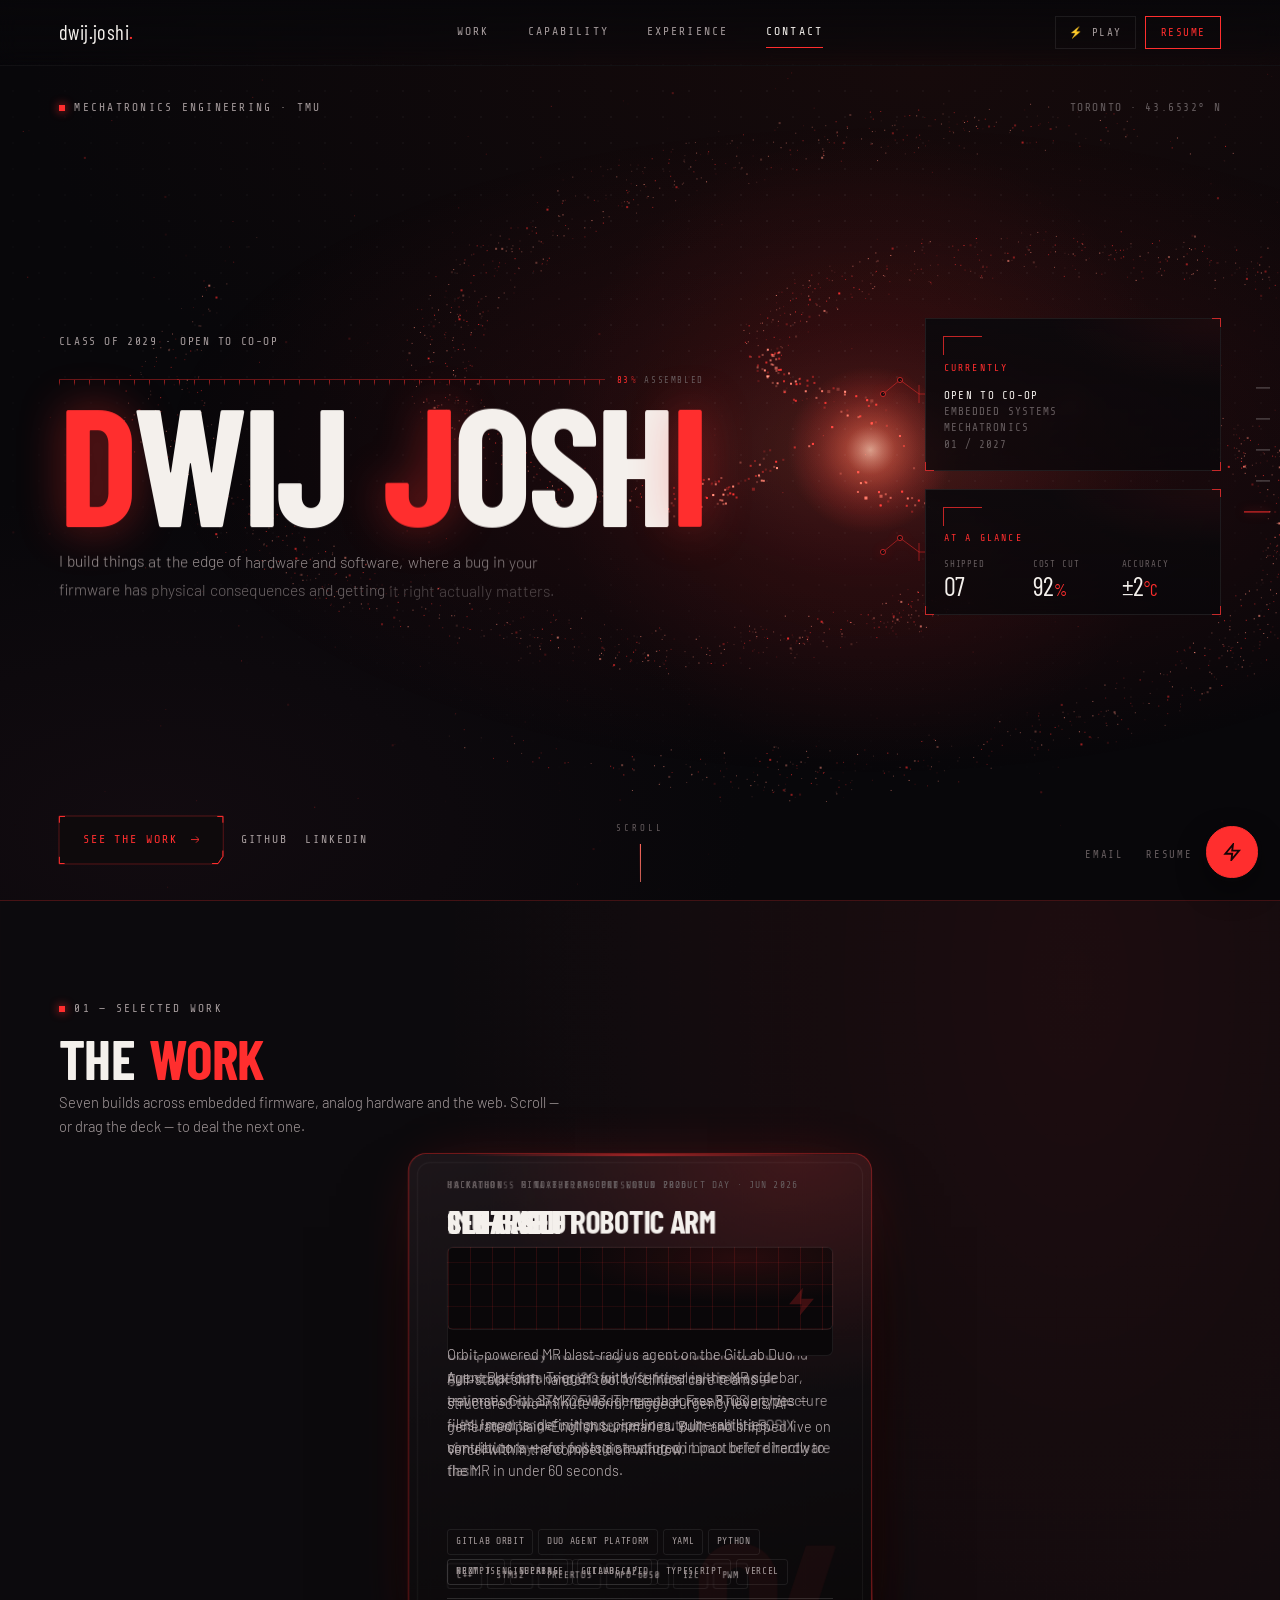
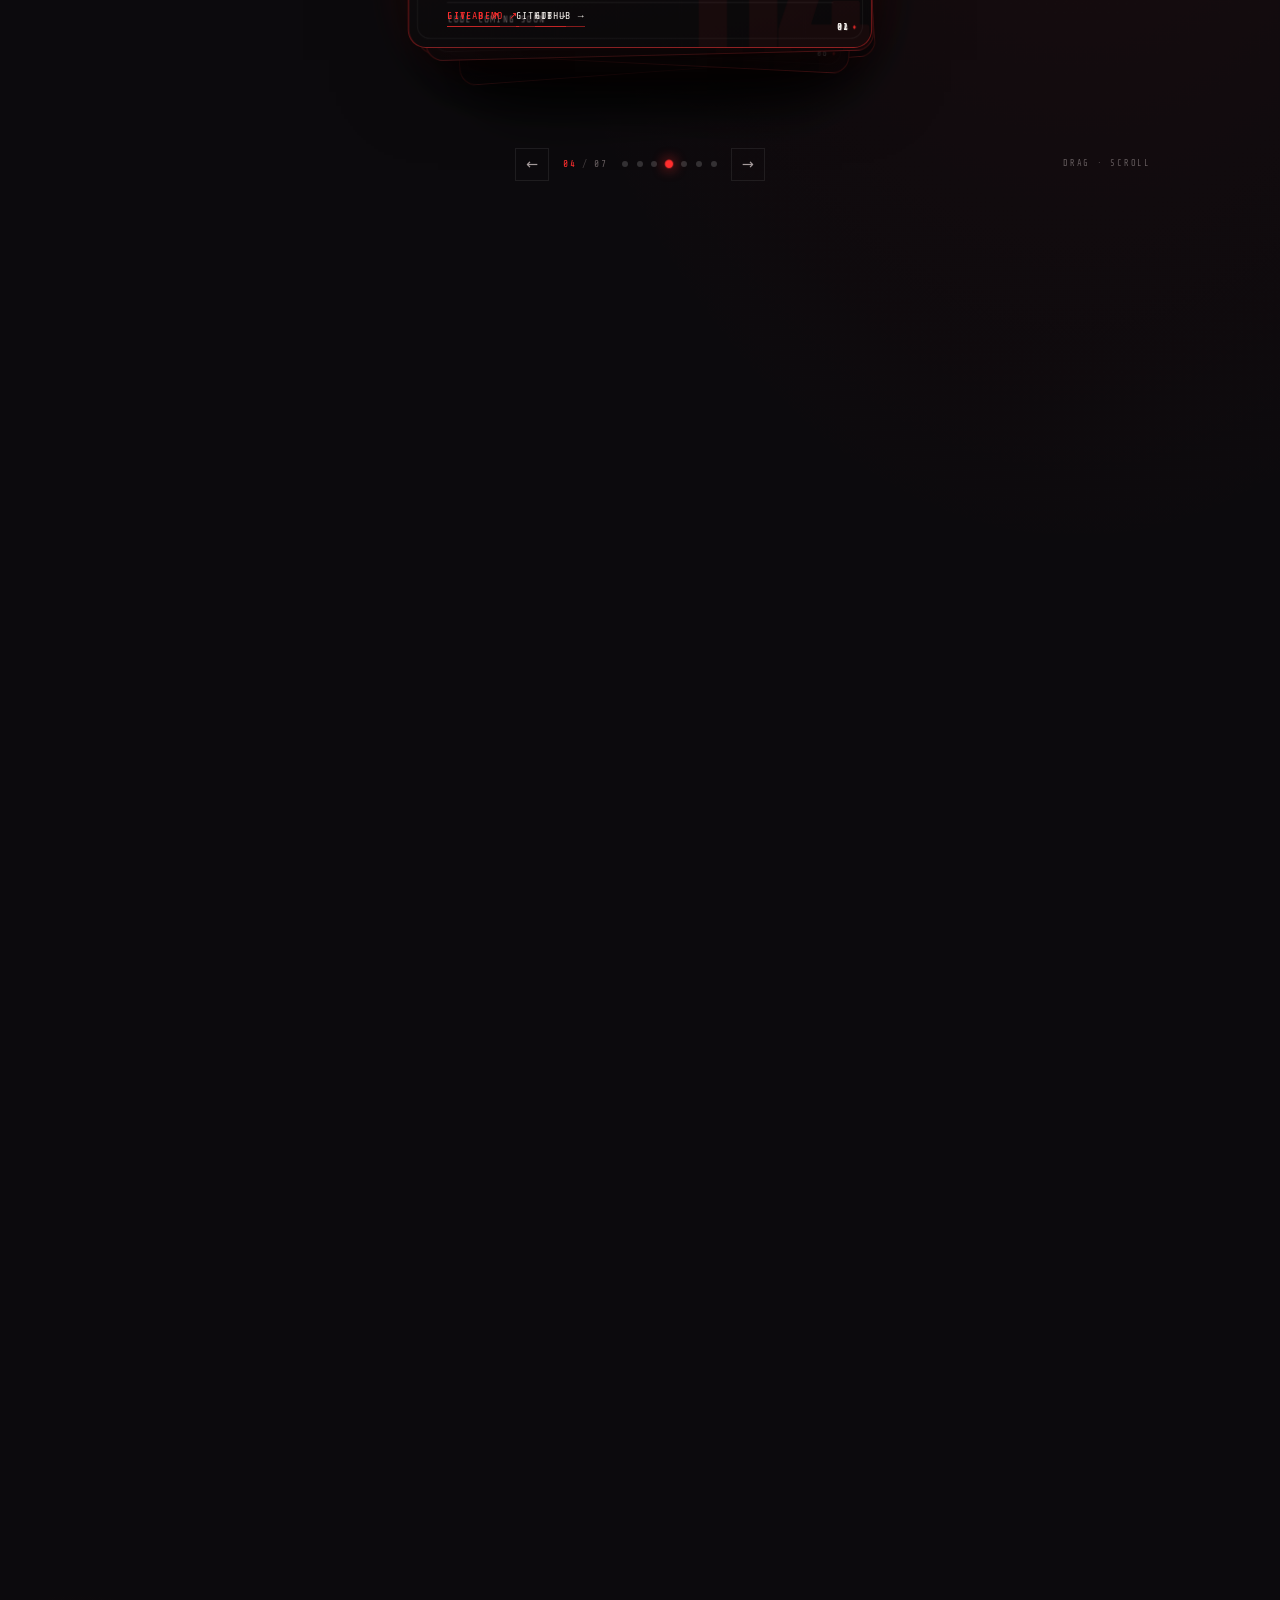
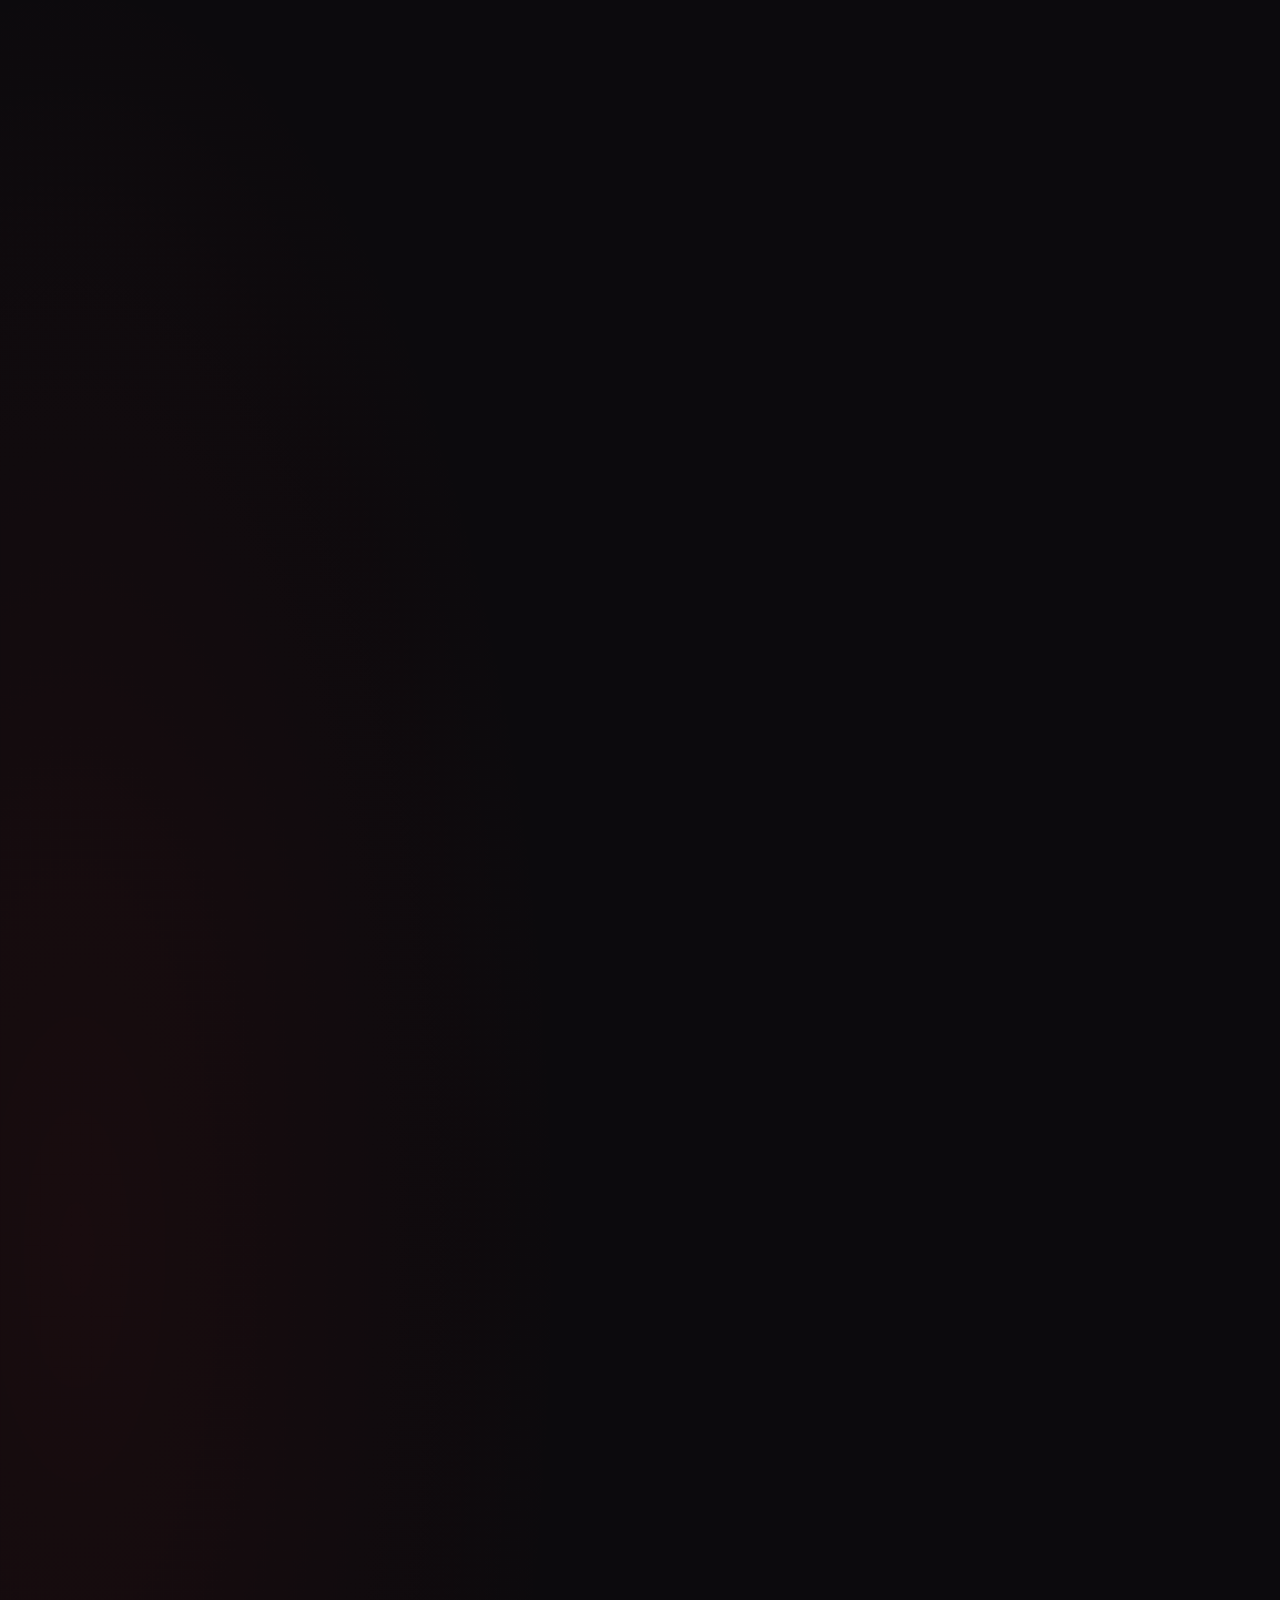
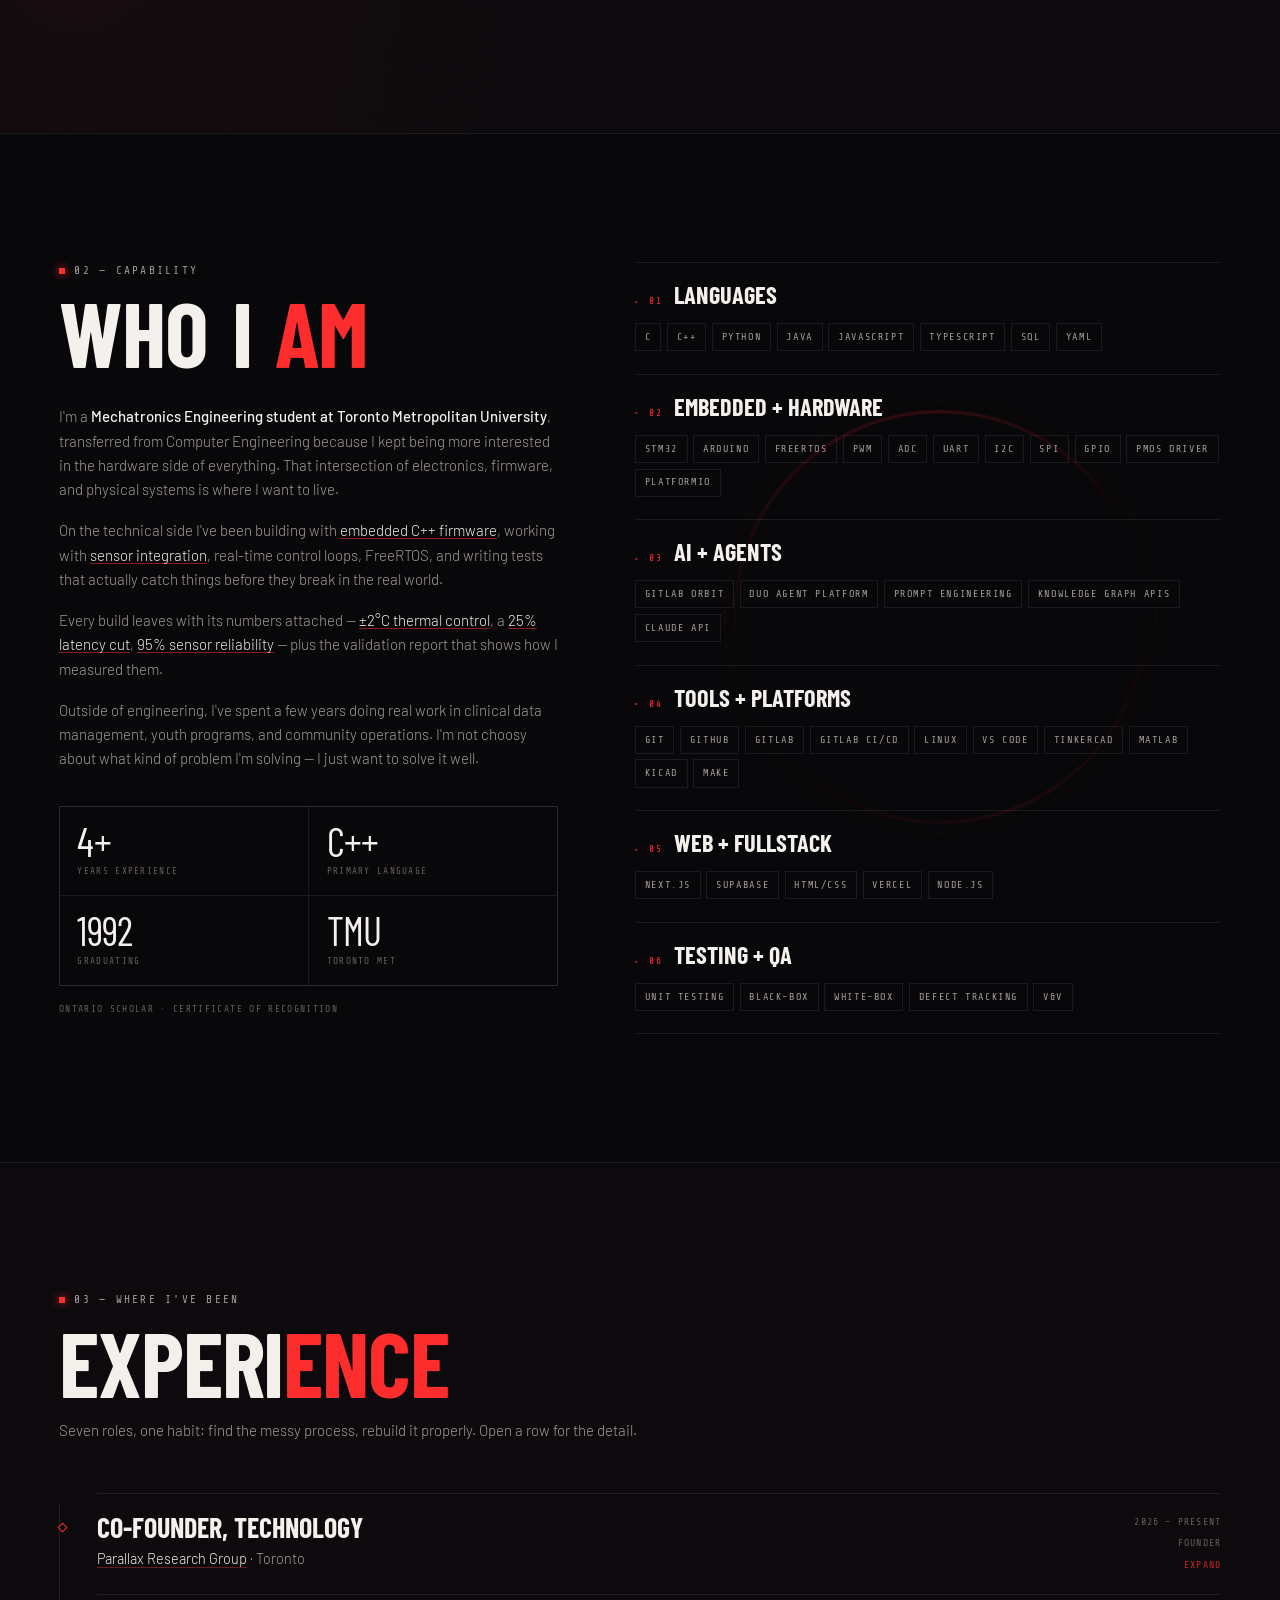
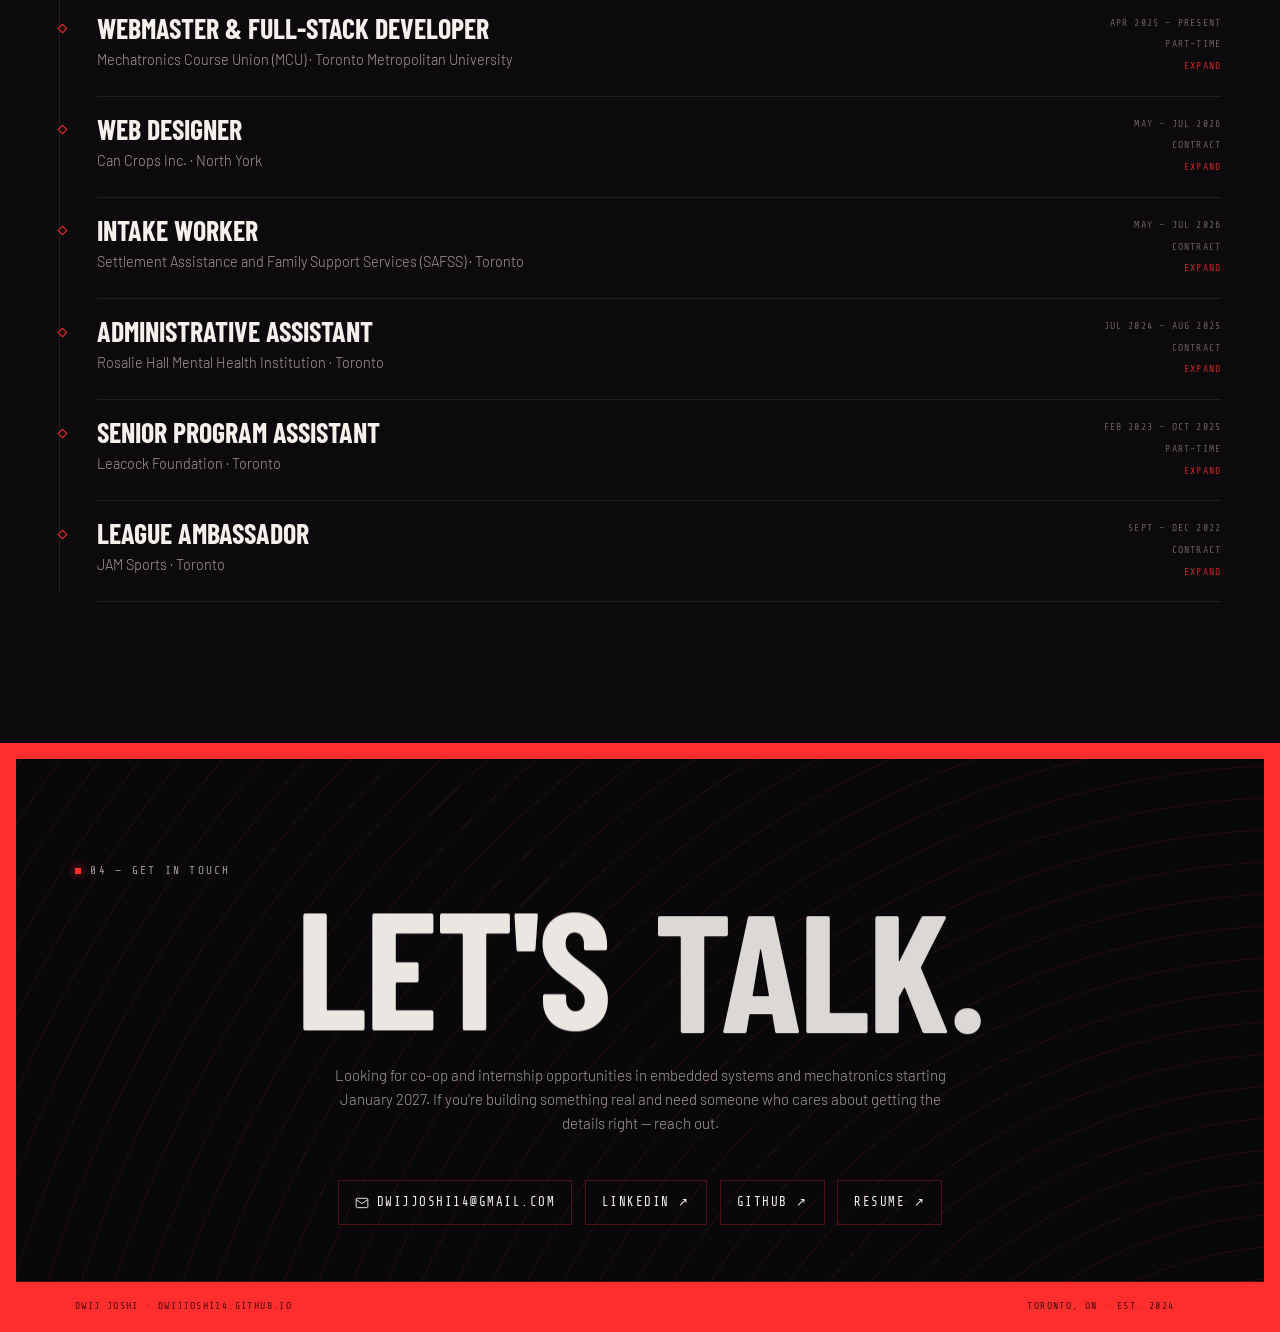
==== index.html @ 3a198064 "Put the hero nameplate on the jig and add the Parallax role The name now reads as a part being assem" ====
<!DOCTYPE html>
<html lang="en">
<head>
  <meta charset="UTF-8" />
  <meta name="viewport" content="width=device-width, initial-scale=1.0" />
  <title>Dwij Joshi — Mechatronics Engineering</title>
  <meta name="description" content="Mechatronics Engineering at TMU. I build things at the edge of hardware and software — embedded firmware, real-time control, and the web." />
  <meta name="theme-color" content="#08070a" />
  <link rel="preconnect" href="https://fonts.googleapis.com" />
  <link rel="preconnect" href="https://fonts.gstatic.com" crossorigin />
  <link href="https://fonts.googleapis.com/css2?family=Barlow+Condensed:wght@500;600;700&family=Barlow:wght@300;400;500;600&family=Share+Tech+Mono&display=swap" rel="stylesheet" />
  <link rel="stylesheet" href="style.css" />
  <script type="importmap">
  {
    "imports": {
      "lenis": "https://cdn.jsdelivr.net/npm/lenis@1.3.26/dist/lenis.mjs",
      "three": "https://cdn.jsdelivr.net/npm/three@0.160.0/build/three.module.min.js"
    }
  }
  </script>
  <script type="module" src="app.js"></script>
  <script type="module" src="scene.js"></script>
  <noscript>
    <style>
      #veil{display:none}
      .hero-top,.hero-panels,.hero-foot,.hero-lede,.rt-i{opacity:1!important;transform:none!important}
    </style>
  </noscript>
</head>
<body>

<!-- ── loading veil ─────────────────────────────────────────────── -->
<div class="veil" id="veil" role="status" aria-live="polite" aria-label="Loading Dwij Joshi">
  <div class="veil-frame" aria-hidden="true">
    <span></span><span></span><span></span><span></span>
  </div>
  <div class="veil-inner" id="veilInner">
    <p class="veil-kicker">mechatronics · tmu</p>
    <p class="veil-word"><span>dwij</span><span>joshi</span></p>
    <div class="veil-bar" aria-hidden="true"><span id="veilMeter"></span></div>
    <div class="veil-meta">
      <span>initialising arm</span>
      <span class="veil-pct"><b id="veilPct">00</b><i>%</i></span>
    </div>
  </div>
</div>

<!-- ── the arm lives here, above every section ──────────────────── -->
<div class="scene-layer" id="sceneLayer" aria-hidden="true">
  <canvas id="scene3d"></canvas>
</div>

<!-- ── page furniture ───────────────────────────────────────────── -->
<div class="progress" aria-hidden="true"><span id="progressFill"></span></div>

<header class="masthead" id="masthead">
  <a class="logo magnetic" href="#hero">dwij.joshi<span class="logo-dot">.</span></a>
  <nav class="nav" aria-label="Primary">
    <a href="#work">work</a>
    <a href="#capability">capability</a>
    <a href="#experience">experience</a>
    <a href="#contact">contact</a>
  </nav>
  <div class="mast-right">
    <button class="ghost-btn" id="playBtn" type="button">⚡ play</button>
    <a class="resume-btn magnetic" href="Dwij_Joshi_Resume_Technical.pdf" target="_blank" rel="noopener">resume</a>
    <button class="burger" id="burger" type="button" aria-label="Open menu" aria-expanded="false">
      <span></span><span></span>
    </button>
  </div>
</header>

<nav class="rail" aria-label="Sections">
  <a href="#hero" data-rail="hero" aria-label="Home"><i></i><em>home</em></a>
  <a href="#work" data-rail="work" aria-label="Work"><i></i><em>work</em></a>
  <a href="#capability" data-rail="capability" aria-label="Capability"><i></i><em>capability</em></a>
  <a href="#experience" data-rail="experience" aria-label="Experience"><i></i><em>experience</em></a>
  <a href="#contact" data-rail="contact" aria-label="Contact"><i></i><em>contact</em></a>
</nav>

<div class="sheet" id="sheet" aria-hidden="true">
  <button class="sheet-close" id="sheetClose" type="button" aria-label="Close menu">✕</button>
  <nav class="sheet-nav" aria-label="Mobile">
    <a href="#work">work</a>
    <a href="#capability">capability</a>
    <a href="#experience">experience</a>
    <a href="#contact">contact</a>
  </nav>
  <div class="sheet-foot">
    <a href="https://github.com/dwijjoshi14" target="_blank" rel="noopener">github</a>
    <a href="https://linkedin.com/in/dwij-joshi-14-tron" target="_blank" rel="noopener">linkedin</a>
    <a href="mailto:dwijjoshi14@gmail.com">email</a>
    <a href="Dwij_Joshi_Resume_Technical.pdf" target="_blank" rel="noopener">resume</a>
  </div>
</div>

<main>

  <!-- ── 01 · hero (pinned, recedes under the work block) ───────── -->
  <section class="hero" id="hero" data-section>
    <canvas id="field" aria-hidden="true"></canvas>
    <div class="hero-shade" id="heroShade" aria-hidden="true"></div>

    <div class="hero-inner" id="heroInner">
      <div class="hero-top">
        <p class="eyebrow"><span class="tick"></span>mechatronics engineering · tmu</p>
        <p class="hero-id mono">toronto · 43.6532° n</p>
      </div>

      <div class="hero-mid">
        <div class="hero-identity" id="heroIdentity">
          <p class="hero-kicker mono">class of 2029 · open to co-op</p>
          <div class="rig" aria-hidden="true">
            <span class="rig-rail"><span class="rig-weld" id="rigWeld"><i></i></span></span>
            <span class="rig-read"><b id="rigPct">00</b><i>%</i><span class="rig-word"> assembled</span></span>
          </div>
          <h1 class="hero-name" id="heroName">dwij joshi</h1>
          <p class="hero-lede">I build things at the edge of hardware and software, where a bug in your firmware has physical consequences and getting it right actually matters.</p>
        </div>

        <div class="hero-panels">
          <div class="panel">
            <svg class="panel-clamp" viewBox="0 0 46 60" aria-hidden="true"><circle cx="3" cy="30" r="2.6"/><path d="M3 30 20 16"/><circle cx="20" cy="16" r="2.6"/><path d="M20 16 39 30"/><path d="M39 21v18"/><path d="M39 30h6"/></svg>
            <span class="corner tl"></span><span class="corner tr"></span><span class="corner bl"></span><span class="corner br"></span>
            <p class="panel-label">currently</p>
            <dl class="panel-list">
              <dt>open to co-op</dt>
              <dd>embedded systems</dd>
              <dd>mechatronics</dd>
              <dd><time datetime="2027-01">01 / 2027</time></dd>
            </dl>
          </div>
          <div class="panel">
            <svg class="panel-clamp" viewBox="0 0 46 60" aria-hidden="true"><circle cx="3" cy="30" r="2.6"/><path d="M3 30 20 16"/><circle cx="20" cy="16" r="2.6"/><path d="M20 16 39 30"/><path d="M39 21v18"/><path d="M39 30h6"/></svg>
            <span class="corner tl"></span><span class="corner tr"></span><span class="corner bl"></span><span class="corner br"></span>
            <p class="panel-label">at a glance</p>
            <dl class="panel-stats">
              <div><dt>shipped</dt><dd>07</dd></div>
              <div><dt>cost cut</dt><dd>92<em>%</em></dd></div>
              <div><dt>accuracy</dt><dd>±2<em>°C</em></dd></div>
            </dl>
          </div>
        </div>
      </div>

      <div class="hero-foot">
        <div class="hero-actions">
          <a href="#work" class="cta magnetic">
            <svg class="cta-frame" viewBox="0 0 220 50" preserveAspectRatio="none" aria-hidden="true">
              <path class="cta-body" d="M220 42L212.932 50H0V0H220V42Z" />
              <path class="cta-flood" d="M220 42L212.932 50H0V0H220V42Z" />
              <path class="cta-ring" d="M220 42L212.932 50H0V0H220V42Z" />
              <path class="cta-bracket" d="M205 49.5H213L219.5 42V36M212 0.5H219.5V7M8 0.5H0.5V7M7.5 49.5H0.5V42.5" />
            </svg>
            <span>see the work</span>
            <svg class="cta-arrow" viewBox="0 0 13.7071 10.7071" aria-hidden="true"><path d="M0 5.35355H13M8 10.3536L13 5.35355L8 0.353553"/></svg>
          </a>
          <a href="https://github.com/dwijjoshi14" target="_blank" rel="noopener" class="link-btn magnetic">github</a>
          <a href="https://linkedin.com/in/dwij-joshi-14-tron" target="_blank" rel="noopener" class="link-btn magnetic">linkedin</a>
        </div>
        <div class="hero-social">
          <a href="mailto:dwijjoshi14@gmail.com">email</a>
          <a href="Dwij_Joshi_Resume_Technical.pdf" target="_blank" rel="noopener">resume</a>
        </div>
      </div>

      <div class="scroll-cue" aria-hidden="true">
        <span>scroll</span>
        <i></i>
      </div>
    </div>
  </section>

  <!-- ── 02 · the work (a deck you deal by scrolling) ───────────── -->
  <section class="work" id="work" data-section>
    <canvas class="seam" id="seamWork" aria-hidden="true"></canvas>

    <div class="work-pin" id="workPin">
      <div class="work-stage">
        <div class="work-head">
          <p class="eyebrow"><span class="tick"></span>01 — selected work</p>
          <h2 class="work-title">the <em>work</em></h2>
          <p class="work-sub">Seven builds across embedded firmware, analog hardware and the web. Scroll — or drag the deck — to deal the next one.</p>
        </div>

        <div class="deck" id="deck">
          <div class="deck-shadow" aria-hidden="true"></div>
          <div class="deck-cards" id="deckCards">

            <article class="deck-card" data-index="0">
              <span class="card-corner tl"><b>01</b><i>♦</i></span>
              <span class="card-corner br"><b>01</b><i>♦</i></span>
              <span class="card-ghost" aria-hidden="true">01</span>
              <span class="card-sheen" aria-hidden="true"></span>
              <div class="card-body">
                <p class="card-badge">hackathon · mind the product world product day · jun 2026</p>
                <h3 class="card-name">ClearShift</h3>
                <div class="card-shot">
                  <img src="https://raw.githubusercontent.com/dwijjoshi14/ClearShift/main/screenshot.png" alt="ClearShift app screenshot" loading="lazy" decoding="async" />
                </div>
                <p class="card-desc">Full-stack shift handoff tool for clinical care teams — structured two-minute form, flagged urgency levels, AI-generated plain-English summaries. Built and shipped live on Vercel within the competition window.</p>
                <ul class="card-tags"><li>Next.js</li><li>Supabase</li><li>Claude API</li><li>TypeScript</li><li>Vercel</li></ul>
                <div class="card-links">
                  <a href="https://project-ak4dq-pu47a3emu-dwij-joshi-s-projects.vercel.app/" target="_blank" rel="noopener" class="card-link is-live">live demo ↗</a>
                  <a href="https://github.com/dwijjoshi14/ClearShift" target="_blank" rel="noopener" class="card-link">github →</a>
                </div>
              </div>
            </article>

            <article class="deck-card" data-index="1">
              <span class="card-corner tl"><b>02</b><i>♦</i></span>
              <span class="card-corner br"><b>02</b><i>♦</i></span>
              <span class="card-ghost" aria-hidden="true">02</span>
              <span class="card-sheen" aria-hidden="true"></span>
              <div class="card-body">
                <p class="card-badge">hackathon · gitlab transcend · jun 2026</p>
                <h3 class="card-name">Sentinel</h3>
                <p class="card-desc">Orbit-powered MR blast-radius agent on the GitLab Duo Agent Platform. Triggers with /sentinel in the MR sidebar, traverses GitLab's knowledge graph across 8 node types — files, imports, definitions, pipelines, vulnerabilities, contributors — and posts a structured impact brief directly to the MR in under 60 seconds.</p>
                <ul class="card-tags"><li>GitLab Orbit</li><li>Duo Agent Platform</li><li>YAML</li><li>Python</li><li>Prompt Engineering</li><li>GitLab CI/CD</li></ul>
                <div class="card-links">
                  <a href="https://gitlab.com/dwijjoshi14/sentinel-orbit-agent" target="_blank" rel="noopener" class="card-link is-live">gitlab ↗</a>
                  <a href="https://github.com/dwijjoshi14/sentinel-orbit-agent" target="_blank" rel="noopener" class="card-link">github →</a>
                </div>
              </div>
            </article>

            <article class="deck-card" data-index="2">
              <span class="card-corner tl"><b>03</b><i>♦</i></span>
              <span class="card-corner br"><b>03</b><i>♦</i></span>
              <span class="card-ghost" aria-hidden="true">03</span>
              <span class="card-sheen" aria-hidden="true"></span>
              <div class="card-body">
                <p class="card-badge">systems · c11 · 2026</p>
                <h3 class="card-name">RTOS Task Scheduler</h3>
                <p class="card-desc">Three-task FreeRTOS system in C. SensorTask feeds a typed queue every 500ms, ControlTask applies threshold logic and fires a binary semaphore when temp goes critical, DisplayTask renders live output. Runs on Linux via POSIX simulation — port to STM32 is three HAL function swaps.</p>
                <ul class="card-tags"><li>C11</li><li>FreeRTOS</li><li>queue</li><li>semaphore</li><li>mutex</li><li>STM32</li></ul>
                <div class="card-links">
                  <a href="https://github.com/dwijjoshi14/rtos-task-scheduler" target="_blank" rel="noopener" class="card-link">view on github →</a>
                </div>
              </div>
            </article>

            <article class="deck-card" data-index="3">
              <span class="card-corner tl"><b>04</b><i>♦</i></span>
              <span class="card-corner br"><b>04</b><i>♦</i></span>
              <span class="card-ghost" aria-hidden="true">04</span>
              <span class="card-sheen" aria-hidden="true"></span>
              <div class="card-body">
                <p class="card-badge">in progress · may 2026 – present</p>
                <h3 class="card-name">IMU-Based Robotic Arm</h3>
                <p class="card-desc">Complementary filter fusing MPU-6050 accelerometer and gyroscope data over I2C for drift-free real-time angle estimation on STM32F103. Three-task FreeRTOS architecture — IMU read, angle compute, servo output — with a POSIX simulation layer for full logic testing on Linux before hardware flash.</p>
                <ul class="card-tags"><li>C++</li><li>STM32</li><li>FreeRTOS</li><li>MPU-6050</li><li>I2C</li><li>PWM</li></ul>
                <div class="card-links"><span class="card-note">code coming soon</span></div>
              </div>
            </article>

            <article class="deck-card" data-index="4">
              <span class="card-corner tl"><b>05</b><i>♦</i></span>
              <span class="card-corner br"><b>05</b><i>♦</i></span>
              <span class="card-ghost" aria-hidden="true">05</span>
              <span class="card-sheen" aria-hidden="true"></span>
              <div class="card-body">
                <p class="card-badge">group project · MTE301 · fall 2025</p>
                <h3 class="card-name">Heat Management System</h3>
                <p class="card-desc">Closed-loop thermal control on Arduino Uno. TMP36 ADC sensing, PMOS-driven PWM fan, 16×2 LCD and 80-LED NeoPixel strip. The interesting bug was the inverted PWM logic from the PMOS high-side driver — caught it in Tinkercad before it hit hardware.</p>
                <ul class="card-tags"><li>C++</li><li>Arduino</li><li>PWM</li><li>TMP36</li><li>NeoPixel</li></ul>
                <div class="card-links">
                  <a href="https://github.com/dwijjoshi14/heat-management-system" target="_blank" rel="noopener" class="card-link">view on github →</a>
                </div>
              </div>
            </article>

            <article class="deck-card" data-index="5">
              <span class="card-corner tl"><b>06</b><i>♦</i></span>
              <span class="card-corner br"><b>06</b><i>♦</i></span>
              <span class="card-ghost" aria-hidden="true">06</span>
              <span class="card-sheen" aria-hidden="true"></span>
              <div class="card-body">
                <p class="card-badge">tooling · c++17 · 2025</p>
                <h3 class="card-name">DC Circuit Analyzer</h3>
                <p class="card-desc">Solo C++17 tool that applies Ohm's Law and Kirchhoff's Laws to series and parallel circuits. Computes resistance, branch currents, voltage drops, and power — then verifies the result against KVL/KCL automatically. Started as a way to stop doing this by hand in physics lab.</p>
                <ul class="card-tags"><li>C++17</li><li>OOP</li><li>KVL/KCL</li><li>Ohm's Law</li><li>Make</li></ul>
                <div class="card-links">
                  <a href="https://github.com/dwijjoshi14/dc-circuit-analyzer" target="_blank" rel="noopener" class="card-link">view on github →</a>
                </div>
              </div>
            </article>

            <article class="deck-card" data-index="6">
              <span class="card-corner tl"><b>07</b><i>♦</i></span>
              <span class="card-corner br"><b>07</b><i>♦</i></span>
              <span class="card-ghost" aria-hidden="true">07</span>
              <span class="card-sheen" aria-hidden="true"></span>
              <div class="card-body">
                <p class="card-badge">capstone · jun 2024</p>
                <h3 class="card-name">Smart Parking Assistant</h3>
                <p class="card-desc">Proximity-feedback parking system — 95% detection accuracy from 5 to 100cm, sub-50ms feedback loop. Ran 10+ edge-case scenarios and got reliability from 65% to 88%. First project where I really understood what testing is actually for.</p>
                <ul class="card-tags"><li>C++</li><li>Arduino</li><li>ultrasonic</li><li>PWM</li></ul>
                <div class="card-links"><span class="card-note">documented on request</span></div>
              </div>
            </article>

          </div>
        </div>

        <div class="deck-ui">
          <button class="deck-arrow" id="deckPrev" type="button" aria-label="Previous project">←</button>
          <span class="deck-count"><b id="deckIndex">01</b><i>/</i>07</span>
          <div class="deck-dots" id="deckDots">
            <button type="button" class="is-on" aria-label="Project 1 — ClearShift"></button>
            <button type="button" aria-label="Project 2 — Sentinel"></button>
            <button type="button" aria-label="Project 3 — RTOS Task Scheduler"></button>
            <button type="button" aria-label="Project 4 — IMU-Based Robotic Arm"></button>
            <button type="button" aria-label="Project 5 — Heat Management System"></button>
            <button type="button" aria-label="Project 6 — DC Circuit Analyzer"></button>
            <button type="button" aria-label="Project 7 — Smart Parking Assistant"></button>
          </div>
          <button class="deck-arrow" id="deckNext" type="button" aria-label="Next project">→</button>
          <span class="deck-hint">drag · scroll</span>
        </div>
      </div>
    </div>
  </section>

  <!-- ── 03 · capability ───────────────────────────────────────── -->
  <section class="cap" id="capability" data-section>
    <div class="cap-grid">
      <div class="cap-left">
        <p class="eyebrow"><span class="tick"></span>02 — capability</p>
        <h2 class="section-title">who I <em>am</em></h2>
        <div class="cap-copy">
          <p>I'm a <strong>Mechatronics Engineering student at Toronto Metropolitan University</strong>, transferred from Computer Engineering because I kept being more interested in the hardware side of everything. That intersection of electronics, firmware, and physical systems is where I want to live.</p>
          <p>On the technical side I've been building with <span class="hl">embedded C++ firmware</span>, working with <span class="hl">sensor integration</span>, real-time control loops, FreeRTOS, and writing tests that actually catch things before they break in the real world.</p>
          <p>Every build leaves with its numbers attached — <span class="hl">±2°C thermal control</span>, a <span class="hl">25% latency cut</span>, <span class="hl">95% sensor reliability</span> — plus the validation report that shows how I measured them.</p>
          <p>Outside of engineering, I've spent a few years doing real work in clinical data management, youth programs, and community operations. I'm not choosy about what kind of problem I'm solving — I just want to solve it well.</p>
        </div>
        <div class="stat-grid">
          <div class="stat" data-count="4" data-suffix="+"><div class="stat-n">0</div><div class="stat-l">years experience</div></div>
          <div class="stat" data-static="C++"><div class="stat-n">C++</div><div class="stat-l">primary language</div></div>
          <div class="stat" data-count="2029"><div class="stat-n">0</div><div class="stat-l">graduating</div></div>
          <div class="stat" data-static="TMU"><div class="stat-n">TMU</div><div class="stat-l">toronto met</div></div>
        </div>
        <p class="cap-fine">Ontario Scholar · Certificate of Recognition</p>
      </div>

      <div class="cap-right">
        <div class="sk-group">
          <div class="sk-head"><span class="sk-num mono">01</span><h3 class="sk-title">languages</h3></div>
          <ul class="sk-tags"><li>C</li><li>C++</li><li>Python</li><li>Java</li><li>JavaScript</li><li>TypeScript</li><li>SQL</li><li>YAML</li></ul>
        </div>
        <div class="sk-group">
          <div class="sk-head"><span class="sk-num mono">02</span><h3 class="sk-title">embedded + hardware</h3></div>
          <ul class="sk-tags"><li>STM32</li><li>Arduino</li><li>FreeRTOS</li><li>PWM</li><li>ADC</li><li>UART</li><li>I2C</li><li>SPI</li><li>GPIO</li><li>PMOS driver</li><li>PlatformIO</li></ul>
        </div>
        <div class="sk-group">
          <div class="sk-head"><span class="sk-num mono">03</span><h3 class="sk-title">ai + agents</h3></div>
          <ul class="sk-tags"><li>GitLab Orbit</li><li>Duo Agent Platform</li><li>Prompt Engineering</li><li>Knowledge Graph APIs</li><li>Claude API</li></ul>
        </div>
        <div class="sk-group">
          <div class="sk-head"><span class="sk-num mono">04</span><h3 class="sk-title">tools + platforms</h3></div>
          <ul class="sk-tags"><li>Git</li><li>GitHub</li><li>GitLab</li><li>GitLab CI/CD</li><li>Linux</li><li>VS Code</li><li>Tinkercad</li><li>MATLAB</li><li>KiCad</li><li>Make</li></ul>
        </div>
        <div class="sk-group">
          <div class="sk-head"><span class="sk-num mono">05</span><h3 class="sk-title">web + fullstack</h3></div>
          <ul class="sk-tags"><li>Next.js</li><li>Supabase</li><li>HTML/CSS</li><li>Vercel</li><li>Node.js</li></ul>
        </div>
        <div class="sk-group">
          <div class="sk-head"><span class="sk-num mono">06</span><h3 class="sk-title">testing + qa</h3></div>
          <ul class="sk-tags"><li>unit testing</li><li>black-box</li><li>white-box</li><li>defect tracking</li><li>V&amp;V</li></ul>
        </div>
      </div>
    </div>
  </section>

  <!-- ── 04 · experience ───────────────────────────────────────── -->
  <section class="exp" id="experience" data-section>
    <div class="exp-inner">
      <div class="exp-head">
        <p class="eyebrow"><span class="tick"></span>03 — where I've been</p>
        <h2 class="section-title">experi<em>ence</em></h2>
        <p class="exp-sub">Seven roles, one habit: find the messy process, rebuild it properly. Open a row for the detail.</p>
      </div>

      <div class="tl" id="tl">
        <div class="tl-rail" aria-hidden="true"><span class="tl-thread" id="tlThread"></span><span class="tl-node" id="tlNode"></span></div>

        <article class="tl-entry">
          <div class="tl-head">
            <div class="tl-main">
              <h3 class="tl-role">Co-Founder, Technology</h3>
              <p class="tl-org"><a href="https://www.parallaxresearchgroup.ca" target="_blank" rel="noopener">Parallax Research Group</a> · Toronto</p>
            </div>
            <div class="tl-meta">
              <span class="tl-date mono">2026 – present</span>
              <span class="tl-type mono">founder</span>
              <span class="tl-toggle mono">expand</span>
            </div>
          </div>
          <div class="tl-body"><div class="tl-body-inner"><ul>
            <li>Co-founded an independent research group publishing data-driven analysis across markets, technology and company fundamentals — the view depends on where you stand.</li>
            <li>Run the technology desk: AI infrastructure, hardware supply chains, and the engineering constraints that shape what actually gets built.</li>
            <li>Ship the daily morning brief and keep the archive addressable — research, editing and publishing on a fixed schedule.</li>
          </ul></div></div>
        </article>

        <article class="tl-entry">
          <div class="tl-head">
            <div class="tl-main">
              <h3 class="tl-role">Webmaster &amp; Full-Stack Developer</h3>
              <p class="tl-org">Mechatronics Course Union (MCU) · Toronto Metropolitan University</p>
            </div>
            <div class="tl-meta">
              <span class="tl-date mono">apr 2025 – present</span>
              <span class="tl-type mono">part-time</span>
              <span class="tl-toggle mono">expand</span>
            </div>
          </div>
          <div class="tl-body"><div class="tl-body-inner"><ul>
            <li>Sole developer — designed and shipped <a href="https://tmutron.ca" target="_blank" rel="noopener">tmutron.ca</a> from scratch in vanilla HTML/CSS/JS: 6 pages covering events, team, academics, calendar and contact, with zero frameworks or external dependencies.</li>
            <li>Hand-coded the entire visual system — canvas particle and circuit backgrounds, a 3D coverflow carousel, RGB-split glitch on page load, a custom HUD cursor, scroll progress bar and per-section VFX.</li>
            <li>Cut hosting from $240/yr (agency quote) to $20/yr on GitHub Pages with a custom domain — a 92% reduction.</li>
            <li>Integrated a live Square shop, Discord and social links, a light/dark toggle, page transitions and a fully responsive layout.</li>
          </ul></div></div>
        </article>

        <article class="tl-entry">
          <div class="tl-head">
            <div class="tl-main">
              <h3 class="tl-role">Web Designer</h3>
              <p class="tl-org">Can Crops Inc. · North York</p>
            </div>
            <div class="tl-meta">
              <span class="tl-date mono">may – jul 2026</span>
              <span class="tl-type mono">contract</span>
              <span class="tl-toggle mono">expand</span>
            </div>
          </div>
          <div class="tl-body"><div class="tl-body-inner"><ul>
            <li>Built and launched a fully responsive 6-page site for an early-stage agri-tech startup — the company's first professional web presence, with a complete brand identity system.</li>
            <li>Produced 30+ branded assets across web and social; a reusable component library cut production time on later assets by roughly 40%.</li>
            <li>Trimmed front-end weight with image compression, lazy loading and CSS/JS cleanup — about 30% faster pages on desktop and mobile.</li>
          </ul></div></div>
        </article>

        <article class="tl-entry">
          <div class="tl-head">
            <div class="tl-main">
              <h3 class="tl-role">Intake Worker</h3>
              <p class="tl-org">Settlement Assistance and Family Support Services (SAFSS) · Toronto</p>
            </div>
            <div class="tl-meta">
              <span class="tl-date mono">may – jul 2026</span>
              <span class="tl-type mono">contract</span>
              <span class="tl-toggle mono">expand</span>
            </div>
          </div>
          <div class="tl-body"><div class="tl-body-inner"><ul>
            <li>Managed end-to-end intake and data entry for 30+ weekly cases with zero database integrity errors.</li>
            <li>Held confidential records for 150+ active clients, and turned weekly participation across 4 service streams into funder reporting.</li>
            <li>Built a standardized intake checklist that cut average onboarding time by ~20% and made handoffs consistent across the team.</li>
          </ul></div></div>
        </article>

        <article class="tl-entry">
          <div class="tl-head">
            <div class="tl-main">
              <h3 class="tl-role">Administrative Assistant</h3>
              <p class="tl-org">Rosalie Hall Mental Health Institution · Toronto</p>
            </div>
            <div class="tl-meta">
              <span class="tl-date mono">jul 2024 – aug 2025</span>
              <span class="tl-type mono">contract</span>
              <span class="tl-toggle mono">expand</span>
            </div>
          </div>
          <div class="tl-body"><div class="tl-body-inner"><ul>
            <li>Rebuilt the Excel-based client tracking system for 50+ users — report generation dropped from ~3 hours to under 45 minutes.</li>
            <li>The updated data-entry protocol was adopted across 3 program teams and improved audit readiness.</li>
            <li>Monthly dashboards for clinical leadership that fed directly into staffing and resource decisions.</li>
          </ul></div></div>
        </article>

        <article class="tl-entry">
          <div class="tl-head">
            <div class="tl-main">
              <h3 class="tl-role">Senior Program Assistant</h3>
              <p class="tl-org">Leacock Foundation · Toronto</p>
            </div>
            <div class="tl-meta">
              <span class="tl-date mono">feb 2023 – oct 2025</span>
              <span class="tl-type mono">part-time</span>
              <span class="tl-toggle mono">expand</span>
            </div>
          </div>
          <div class="tl-body"><div class="tl-body-inner"><ul>
            <li>Tracked outcomes for 100+ students across 4 streams. Spotted a 15% attendance drop and flagged it — a schedule change recovered participation within 6 weeks.</li>
            <li>Cut evaluation documentation compilation by 30%, enabling same-week funder submissions — earned a Certificate of Recognition for it.</li>
          </ul></div></div>
        </article>

        <article class="tl-entry">
          <div class="tl-head">
            <div class="tl-main">
              <h3 class="tl-role">League Ambassador</h3>
              <p class="tl-org">JAM Sports · Toronto</p>
            </div>
            <div class="tl-meta">
              <span class="tl-date mono">sept – dec 2022</span>
              <span class="tl-type mono">contract</span>
              <span class="tl-toggle mono">expand</span>
            </div>
          </div>
          <div class="tl-body"><div class="tl-body-inner"><ul>
            <li>Coordinated live operations for community sports programs — 30+ participants per session, zero incidents across the engagement.</li>
          </ul></div></div>
        </article>
      </div>
    </div>
  </section>

  <!-- ── 05 · contact ──────────────────────────────────────────── -->
  <section class="contact" id="contact" data-section>
    <div class="contact-panel">
      <p class="eyebrow"><span class="tick"></span>04 — get in touch</p>
      <h2 class="contact-title" id="contactTitle">let's talk.</h2>
      <p class="contact-sub">Looking for co-op and internship opportunities in embedded systems and mechatronics starting January 2027. If you're building something real and need someone who cares about getting the details right — reach out.</p>
      <div class="contact-links">
        <a href="mailto:dwijjoshi14@gmail.com" class="big-link magnetic">
          <svg viewBox="0 0 24 24" aria-hidden="true"><path d="M4 4h16c1.1 0 2 .9 2 2v12c0 1.1-.9 2-2 2H4c-1.1 0-2-.9-2-2V6c0-1.1.9-2 2-2z"/><polyline points="22,6 12,13 2,6"/></svg>
          dwijjoshi14@gmail.com
        </a>
        <a href="https://linkedin.com/in/dwij-joshi-14-tron" target="_blank" rel="noopener" class="big-link magnetic">linkedin ↗</a>
        <a href="https://github.com/dwijjoshi14" target="_blank" rel="noopener" class="big-link magnetic">github ↗</a>
        <a href="Dwij_Joshi_Resume_Technical.pdf" target="_blank" rel="noopener" class="big-link magnetic">resume ↗</a>
      </div>
    </div>
    <footer class="footer">
      <span>dwij joshi · dwijjoshi14.github.io</span>
      <span>toronto, on · est. 2024</span>
    </footer>
  </section>

</main>

<!-- ── chat ────────────────────────────────────────────────────── -->
<button class="chat-hint" id="chatHint" type="button">ask my AI about me</button>
<button class="chat-bubble" id="chatBubble" type="button" aria-label="Open the AI chat">
  <svg viewBox="0 0 24 24" aria-hidden="true"><path d="M13 2L3 14h9l-1 8 10-12h-9l1-8z"/></svg>
</button>
<div class="chat-panel" id="chatPanel" aria-hidden="true">
  <div class="chat-head">
    <div class="chat-avatar">DJ</div>
    <div class="chat-who"><b>dwij's AI</b><span><i></i>online</span></div>
    <button class="chat-close" id="chatClose" type="button" aria-label="Close chat">✕</button>
  </div>
  <div class="chat-log" id="chatMessages"></div>
  <div class="chat-suggs" id="chatSuggs">
    <button type="button">who's dwij?</button>
    <button type="button">his projects?</button>
    <button type="button">what can he do?</button>
    <button type="button">available for co-op?</button>
  </div>
  <form class="chat-form" id="chatForm">
    <input id="chatInput" type="text" placeholder="ask anything…" maxlength="200" autocomplete="off" />
    <button type="submit" aria-label="Send">
      <svg viewBox="0 0 24 24" aria-hidden="true"><line x1="22" y1="2" x2="11" y2="13"/><polygon points="22 2 15 22 11 13 2 9 22 2"/></svg>
    </button>
  </form>
</div>

<!-- ── lightning reflex ───────────────────────────────────────── -->
<div class="game-modal" id="gameModal" aria-hidden="true">
  <div class="game-box" role="dialog" aria-label="Lightning reflex game">
    <div class="game-top"><span class="game-title">⚡ lightning reflex</span><button class="game-close" id="gameClose" type="button" aria-label="Close game">✕</button></div>
    <div class="game-arena" id="gameArena">
      <div class="game-arena-msg" id="arenaMsg">
        <div class="big">⚡</div>
        <div class="small">click every bolt you see</div>
        <div class="small dim">10 seconds. go.</div>
      </div>
    </div>
    <div class="game-stats">
      <div class="game-stat"><div class="game-stat-n" id="gameScore">0</div><div class="game-stat-l">score</div></div>
      <div class="game-stat"><div class="game-stat-n" id="gameTimer">10</div><div class="game-stat-l">seconds</div></div>
      <div class="game-stat"><div class="game-stat-n" id="gameHigh">0</div><div class="game-stat-l">best</div></div>
    </div>
    <div class="game-controls">
      <button class="game-btn game-btn-start" id="gameStart" type="button">play</button>
      <button class="game-btn game-btn-secondary" id="gameCloseBtn" type="button">close</button>
    </div>
  </div>
</div>

<div class="c-dot" id="cDot" aria-hidden="true"></div>
<div class="c-ring" id="cRing" aria-hidden="true"></div>

<script>
  /* Removes the loading veil if the module script never runs (CDN/JS failure). */
  setTimeout(function () {
    var veil = document.getElementById('veil');
    if (veil && !document.body.classList.contains('is-entered')) {
      veil.classList.add('is-gone');
      document.body.classList.add('is-entered');
      setTimeout(function () { veil.remove(); }, 900);
    }
  }, 5000);
</script>
</body>
</html>
---- style.css ----
/* ==================================================================
   dwij joshi — red / black
   tokens · shell · veil · masthead · rail · hero
================================================================== */

:root{
  --bg:#08070a;
  --bg-2:#0c0a0d;
  --bg-3:#120d11;
  --red:#ff2e2e;
  --red-2:#d81b1b;
  --red-deep:#7d0c0c;
  --spark:#ff7a6b;
  --t1:#f4f0ec;
  --t2:#a49a9b;
  --t3:#655c5e;
  --line:rgba(255,46,46,.18);
  --line-soft:rgba(255,255,255,.08);
  --gutter:clamp(1.25rem,4.6vw,4.5rem);
  --disp:"Barlow Condensed",Impact,"Arial Narrow",sans-serif;
  --body:"Barlow",system-ui,-apple-system,sans-serif;
  --mono:"Share Tech Mono",ui-monospace,SFMono-Regular,monospace;
  --ease:cubic-bezier(.2,0,0,1);
  --plate:cubic-bezier(.33,0,0,1);
}

*,*::before,*::after{box-sizing:border-box}

html{
  overflow-x:clip;
  -webkit-text-size-adjust:100%;
  scrollbar-color:var(--red-deep) var(--bg);
}

body{
  margin:0;
  background:var(--bg);
  color:var(--t1);
  font-family:var(--body);
  font-size:clamp(15px,.98vw,17px);
  font-weight:400;
  line-height:1.62;
  overflow-x:clip;
  -webkit-font-smoothing:antialiased;
  text-rendering:optimizeLegibility;
}

h1,h2,h3,h4,p,dl,dd,ul,figure{margin:0}
ul{padding:0;list-style:none}
a{color:inherit;text-decoration:none}
img{display:block;max-width:100%}
button{font:inherit;color:inherit}
::selection{background:var(--red);color:#0a0505}

h1,h2,h3{font-family:var(--disp);font-weight:700;text-transform:uppercase;line-height:.88;letter-spacing:-.012em}
em{font-style:normal;color:var(--red)}

.mono{font-family:var(--mono);font-size:.7rem;letter-spacing:.14em;text-transform:uppercase;color:var(--t3)}

.eyebrow{
  display:flex;align-items:center;gap:.6rem;
  font-family:var(--mono);font-size:.7rem;letter-spacing:.2em;
  text-transform:uppercase;color:var(--t2);
}
.eyebrow .tick{width:6px;height:6px;background:var(--red);box-shadow:0 0 10px var(--red);flex:0 0 auto}

.section-title{font-size:clamp(2.9rem,7.2vw,6rem);margin:.7rem 0 0}
.section-title em{color:var(--red)}

/* ── generated text reveals ────────────────────────────────────── */
.reveal-text{display:flex;flex-wrap:wrap;align-items:baseline;column-gap:.26em;row-gap:.05em}
.rt-u{display:inline-block;white-space:pre}
.rt-i{display:inline-block;will-change:transform,opacity}
.rt-i.is-em{color:var(--red)}
.rt-word{display:inline-flex}

/* ── lenis ─────────────────────────────────────────────────────── */
html.lenis,html.lenis body{height:auto}
.lenis.lenis-smooth{scroll-behavior:auto!important}
.lenis.lenis-smooth [data-lenis-prevent]{overscroll-behavior:contain}
.lenis.lenis-stopped{overflow:hidden}
.lenis.lenis-smooth iframe{pointer-events:none}

/* ── loading veil ──────────────────────────────────────────────── */
.veil{
  position:fixed;inset:0;z-index:1000;
  display:grid;place-items:center;
  background:#050406;
  clip-path:inset(0 0 0 0);
  transition:clip-path 1.05s var(--plate),opacity .8s var(--ease) .12s;
}
.veil::before{
  content:"";position:absolute;inset:0;pointer-events:none;
  background:
    radial-gradient(58% 48% at 50% 52%,rgba(255,46,46,.1),rgba(255,46,46,0) 68%),
    repeating-linear-gradient(90deg,rgba(255,46,46,.055) 0 1px,rgba(0,0,0,0) 1px 96px);
  mask-image:radial-gradient(70% 60% at 50% 50%,#000 0%,transparent 78%);
  -webkit-mask-image:radial-gradient(70% 60% at 50% 50%,#000 0%,transparent 78%);
}
.veil.is-gone{clip-path:inset(50% 0 50% 0);opacity:.85;pointer-events:none}
.veil.is-gone::after{
  content:"";position:absolute;left:0;right:0;top:calc(50% - .5px);height:1px;
  background:var(--red);box-shadow:0 0 26px 2px rgba(255,46,46,.8);
}
.veil-frame{position:absolute;inset:clamp(1rem,3.2vw,2.6rem);pointer-events:none;opacity:.55}
.veil-frame span{position:absolute;width:1.1rem;height:1.1rem;border:1px solid rgba(255,46,46,.55)}
.veil-frame span:nth-child(1){top:0;left:0;border-right:0;border-bottom:0}
.veil-frame span:nth-child(2){top:0;right:0;border-left:0;border-bottom:0}
.veil-frame span:nth-child(3){bottom:0;left:0;border-right:0;border-top:0}
.veil-frame span:nth-child(4){bottom:0;right:0;border-left:0;border-top:0}

.veil-inner{
  position:relative;z-index:2;
  display:flex;flex-direction:column;align-items:center;
  gap:clamp(.9rem,2.2vh,1.5rem);
  width:min(32rem,78vw);
  transition:opacity .45s var(--ease),transform .6s var(--ease);
}
.veil-inner.is-cleared{opacity:0;transform:translateY(-.5rem)}
.veil-kicker{
  font-family:var(--mono);font-size:.58rem;letter-spacing:.44em;text-transform:uppercase;
  color:var(--t3);padding-left:.44em;
}
.veil-word{
  display:flex;gap:.24em;overflow:hidden;
  font-family:var(--disp);font-weight:700;text-transform:uppercase;
  font-size:clamp(3rem,9.6vw,7.2rem);line-height:.92;letter-spacing:-.005em;
  padding-bottom:.04em;
}
.veil-word span{display:block;animation:veilRise 1.05s var(--plate) both}
.veil-word span:nth-child(2){animation-delay:.09s;color:var(--red)}
@keyframes veilRise{from{transform:translateY(108%)}to{transform:translateY(0)}}

.veil-bar{position:relative;width:100%;height:1px;background:rgba(255,255,255,.1);overflow:hidden}
.veil-bar span{
  position:absolute;inset:0;transform:scaleX(0);transform-origin:left;
  background:linear-gradient(90deg,var(--red-deep),var(--red),var(--spark));
  box-shadow:0 0 14px rgba(255,46,46,.75);
}
.veil-meta{
  display:flex;justify-content:space-between;width:100%;
  font-family:var(--mono);font-size:.6rem;letter-spacing:.24em;text-transform:uppercase;color:var(--t3);
}
.veil-pct{display:inline-flex;align-items:baseline;gap:.1em;color:var(--red)}
.veil-pct b{font-weight:400;font-variant-numeric:tabular-nums;min-width:1.4em;text-align:right}
.veil-pct i{font-style:normal;opacity:.55;font-size:.8em}

/* ── progress ──────────────────────────────────────────────────── */
.progress{position:fixed;top:0;left:0;right:0;height:2px;z-index:120;pointer-events:none}
.progress span{
  display:block;height:100%;width:100%;
  background:linear-gradient(90deg,var(--red-deep),var(--red),var(--spark));
  transform:scaleX(0);transform-origin:left;
  box-shadow:0 0 12px rgba(255,46,46,.6);
}

/* ── masthead ──────────────────────────────────────────────────── */
.masthead{
  position:fixed;top:0;left:0;right:0;z-index:100;
  display:grid;grid-template-columns:1fr auto 1fr;align-items:center;
  gap:1.5rem;
  padding:1rem var(--gutter);
  background:linear-gradient(180deg,rgba(8,7,10,.92),rgba(8,7,10,.55) 70%,rgba(8,7,10,0));
  backdrop-filter:blur(10px);
  border-bottom:1px solid rgba(255,255,255,.04);
  transform:translateY(0);
  transition:transform .55s var(--plate);
}
.masthead.is-hidden{transform:translateY(-102%)}
.logo{
  font-family:var(--disp);font-size:1.28rem;letter-spacing:.02em;
  text-transform:lowercase;display:inline-flex;align-items:center;
}
.logo-dot{color:var(--red)}
.nav{display:flex;justify-content:center;gap:clamp(1.2rem,3vw,3.2rem)}
.nav a{
  font-family:var(--mono);font-size:.72rem;letter-spacing:.18em;text-transform:uppercase;
  color:var(--t2);position:relative;padding:.35rem 0;
  transition:color .3s var(--ease);
}
.nav a::after{
  content:"";position:absolute;left:0;right:0;bottom:0;height:1px;
  background:var(--red);transform:scaleX(0);transform-origin:left;
  transition:transform .45s var(--plate);
}
.nav a:hover,.nav a.is-active{color:var(--t1)}
.nav a.is-active::after,.nav a:hover::after{transform:scaleX(1)}
.mast-right{display:flex;align-items:center;justify-content:flex-end;gap:.6rem}
.ghost-btn{
  font-family:var(--mono);font-size:.68rem;letter-spacing:.14em;text-transform:uppercase;
  background:none;border:1px solid var(--line-soft);padding:.42rem .8rem;color:var(--t2);
  transition:color .3s,border-color .3s,background .3s;
}
.ghost-btn:hover{color:var(--red);border-color:var(--line);background:rgba(255,46,46,.06)}
.resume-btn{
  display:inline-flex;align-items:center;gap:.5rem;
  font-family:var(--mono);font-size:.68rem;letter-spacing:.14em;text-transform:uppercase;
  padding:.42rem .9rem;border:1px solid var(--red);color:var(--red);
  transition:color .3s,background .3s;
}
.resume-btn:hover{background:var(--red);color:#140507}
.burger{display:none;width:2.4rem;height:2rem;background:none;border:1px solid var(--line-soft);position:relative}
.burger span{
  position:absolute;left:.5rem;right:.5rem;height:1px;background:var(--t1);
  transition:transform .4s var(--plate),opacity .3s;
}
.burger span:first-child{top:.75rem}
.burger span:last-child{top:1.15rem}

/* ── rail ──────────────────────────────────────────────────────── */
.rail{
  position:fixed;right:clamp(.55rem,.8vw,.9rem);top:50%;transform:translateY(-50%);
  z-index:90;display:flex;flex-direction:column;gap:1rem;align-items:flex-end;
  transition:opacity .4s var(--ease);
}
.rail a{display:flex;flex-direction:row-reverse;align-items:center;gap:.6rem;color:var(--t3)}
.rail i{
  display:block;width:14px;height:1px;background:currentColor;
  transition:width .45s var(--plate),background .35s;
}
.rail em{
  color:inherit;
  font-family:var(--mono);font-style:normal;font-size:.58rem;letter-spacing:.2em;
  text-transform:uppercase;opacity:0;transform:translateX(6px);
  transition:opacity .35s,transform .45s var(--plate);
}
.rail a:hover em{opacity:1;transform:translateX(0)}
.rail a.is-active i{width:26px;background:var(--red);box-shadow:0 0 10px rgba(255,46,46,.6)}
.rail a.is-active{color:var(--red)}
/* the pinned track slides full-bleed under the rail — get out of its way */
body.is-tracking .rail,body.is-tracking .chat-hint{opacity:0;pointer-events:none}

/* ── mobile sheet ──────────────────────────────────────────────── */
.sheet{
  position:fixed;inset:0;z-index:200;background:#050406;
  display:flex;flex-direction:column;justify-content:center;gap:2rem;
  padding:2rem var(--gutter);
  opacity:0;pointer-events:none;transform:translateY(-2%);
  transition:opacity .45s var(--ease),transform .6s var(--plate);
}
.sheet.is-open{opacity:1;pointer-events:auto;transform:none}
.sheet-close{
  position:absolute;top:1.1rem;right:var(--gutter);background:none;border:0;
  font-size:1.2rem;color:var(--t2);padding:.5rem;
}
.sheet-nav{display:flex;flex-direction:column;gap:.4rem}
.sheet-nav a{
  font-family:var(--disp);font-size:clamp(2.4rem,11vw,3.6rem);text-transform:uppercase;
  line-height:.95;color:var(--t1);
}
.sheet-nav a:hover{color:var(--red)}
.sheet-foot{display:flex;flex-wrap:wrap;gap:1rem 1.6rem;font-family:var(--mono);font-size:.72rem;letter-spacing:.16em;text-transform:uppercase;color:var(--t3)}
body.menu-open{overflow:hidden}

/* ── hero ──────────────────────────────────────────────────────── */
.hero{
  position:sticky;top:0;z-index:0;
  height:100svh;min-height:38rem;
  overflow:hidden;
  background:
    radial-gradient(120% 85% at 72% 8%,#160a0b 0%,rgba(8,7,10,0) 58%),
    radial-gradient(75% 60% at 12% 92%,#120b10 0%,rgba(8,7,10,0) 62%),
    var(--bg);
}
#field{
  position:absolute;inset:0;width:100%;height:100%;
  z-index:1;pointer-events:none;opacity:1;
  transform:translate3d(0,0,0);
}
/* the arm is a page-wide layer: above the sections, below the furniture */
.scene-layer{
  position:fixed;inset:0;z-index:15;pointer-events:none;
  contain:layout paint;
}
/* past the hero the arm is a hologram: it can only brighten what is under it,
   so copy and cards always stay on top of it */
.scene-layer.is-ghost{mix-blend-mode:lighten}
#scene3d{
  display:block;width:100%;height:100%;
  pointer-events:none;opacity:0;
}
@media (max-width:760px){.scene-layer{display:none}}
.hero::after{
  content:"";position:absolute;inset:0;z-index:2;pointer-events:none;
  background-image:radial-gradient(rgba(255,255,255,.055) 1px,transparent 1px);
  background-size:26px 26px;
  mask-image:radial-gradient(120% 90% at 60% 30%,#000 0%,transparent 72%);
  -webkit-mask-image:radial-gradient(120% 90% at 60% 30%,#000 0%,transparent 72%);
}
.hero-shade{position:absolute;inset:0;z-index:2;background:#08070a;opacity:0;pointer-events:none}
.hero-inner{
  position:relative;z-index:3;height:100%;
  display:grid;grid-template-rows:auto 1fr auto;
  gap:clamp(.8rem,2.4vh,2rem);
  padding:clamp(5.2rem,11vh,8rem) var(--gutter) clamp(1.4rem,4vh,2.6rem);
  transform-origin:center center;
  will-change:transform;
}
.hero-top{display:flex;align-items:center;justify-content:space-between;gap:1rem}
.hero-id{color:var(--t3)}

.hero-mid{
  display:grid;grid-template-columns:minmax(0,1fr) minmax(14rem,18.5rem);
  align-items:center;gap:clamp(1.5rem,4vw,4rem);
}
.hero-identity{min-width:0}
.hero-kicker{margin-bottom:clamp(.6rem,1.6vh,1.2rem);color:var(--t2)}
.hero-name{
  font-size:clamp(3.8rem,13vw,11.2rem);
  line-height:.8;letter-spacing:-.03em;
  display:flex;flex-wrap:wrap;column-gap:.22em;
}
.hero-name{position:relative}

/* ── the nameplate is still on the jig ─────────────────────────── */
.rig{
  position:relative;display:flex;align-items:flex-end;gap:.7rem;
  max-width:min(44rem,92%,var(--rig-w,44rem));height:1.2rem;
  margin:0 0 clamp(.3rem,1vh,.65rem);
  opacity:0;transform:translateY(6px);
  transition:opacity .8s var(--ease) .15s,transform .9s var(--plate) .15s;
}
body.is-entered .rig{opacity:1;transform:none}
.rig-rail{position:relative;flex:1;height:6px;border-top:1px solid rgba(255,46,46,.38)}
.rig-rail::after{
  content:"";position:absolute;left:0;right:0;top:0;height:6px;
  background:repeating-linear-gradient(90deg,rgba(255,46,46,.55) 0 1px,transparent 1px 15px);
  -webkit-mask-image:linear-gradient(180deg,#000 0,#000 45%,transparent 100%);
  mask-image:linear-gradient(180deg,#000 0,#000 45%,transparent 100%);
}
.rig-weld{
  position:absolute;left:0;top:-4px;width:1px;height:30px;opacity:0;pointer-events:none;
  background:linear-gradient(180deg,var(--red) 0%,rgba(255,46,46,0) 100%);
}
.rig-weld i{
  position:absolute;left:50%;bottom:-2px;width:5px;height:5px;margin-left:-2.5px;border-radius:50%;
  background:var(--spark);
  box-shadow:0 0 10px 2px rgba(255,46,46,.85),0 0 26px 6px rgba(255,46,46,.35);
}
.hero-identity.is-welding .rig-weld{animation:weldPass 2.5s cubic-bezier(.42,0,.28,1) .15s forwards}
@keyframes weldPass{
  0%{left:0;opacity:0}
  6%{opacity:1}
  94%{opacity:1}
  100%{left:100%;opacity:0}
}
.rig-read{
  font-family:var(--mono);font-size:.56rem;letter-spacing:.18em;text-transform:uppercase;
  color:var(--t3);white-space:nowrap;line-height:1;
}
.rig-read b{color:var(--red);font-weight:400;font-variant-numeric:tabular-nums;margin-right:.1em}
.rig-read i{font-style:normal;color:var(--red);opacity:.55;margin-left:.05em}

/* three blocks already welded in */
.hero-name .rt-i.is-block{color:var(--red);text-shadow:0 0 46px rgba(255,46,46,.45)}

/* little gantry arms clamping the hero cards */
.panel-clamp{
  position:absolute;left:-46px;top:50%;width:46px;height:60px;overflow:visible;
  transform:translateY(-50%);
  fill:none;stroke:rgba(255,46,46,.6);stroke-width:1;
  filter:drop-shadow(0 0 6px rgba(255,46,46,.28));
  opacity:0;pointer-events:none;
  transition:opacity 1s var(--ease) .9s;
  animation:clampIdle 9s ease-in-out infinite;
}
.panel-clamp circle{fill:#0b090c;stroke:rgba(255,46,46,.8)}
body.is-entered .panel-clamp{opacity:.8}
@keyframes clampIdle{
  0%,100%{transform:translateY(-50%) rotate(0deg)}
  50%{transform:translateY(-50%) rotate(1.4deg)}
}
@media (max-width:1200px){.rig-word{display:none}}
@media (max-width:760px){.rig-read{display:none}}
@media (max-width:900px){.panel-clamp{display:none}}

.panel-stats dd em{font-style:normal;color:var(--red);font-size:.64em;letter-spacing:0;margin-left:.03em}
.hero-lede{
  max-width:33rem;margin-top:clamp(1rem,2.4vh,1.6rem);
  color:var(--t2);font-weight:300;line-height:1.62;
  font-size:clamp(.98rem,1.12vw,1.1rem);
}

.hero-panels{display:flex;flex-direction:column;gap:clamp(.9rem,2vh,1.4rem)}
.panel{
  position:relative;padding:1rem 1.1rem 1.05rem;
  background:linear-gradient(180deg,rgba(11,9,12,.92),rgba(9,7,10,.78));
  backdrop-filter:blur(9px);
  -webkit-backdrop-filter:blur(9px);
  border:1px solid var(--line-soft);
}
.panel::before{
  content:"";position:absolute;inset:0;
  background:radial-gradient(90% 70% at 100% 0%,rgba(255,46,46,.07),transparent 65%);
  pointer-events:none;
}
.corner{position:absolute;width:.55rem;height:.55rem;border:1px solid var(--red);opacity:.75}
.corner.tl{top:-1px;left:-1px;border-right:0;border-bottom:0}
.corner.tr{top:-1px;right:-1px;border-left:0;border-bottom:0}
.corner.bl{bottom:-1px;left:-1px;border-right:0;border-top:0}
.corner.br{bottom:-1px;right:-1px;border-left:0;border-top:0}
.panel-label{
  font-family:var(--mono);font-size:.62rem;letter-spacing:.22em;text-transform:uppercase;
  color:var(--red);margin-bottom:.75rem;
}
.panel-list,.panel-stats{font-family:var(--mono);font-size:.68rem;letter-spacing:.1em;text-transform:uppercase;line-height:1.5}
.panel-list dt{color:var(--t1);font-weight:400;letter-spacing:.12em}
.panel-list dd{color:var(--t3)}
.panel-stats{display:grid;grid-template-columns:repeat(3,1fr);gap:.5rem}
.panel-stats dt{color:var(--t3);font-size:.56rem;letter-spacing:.1em;white-space:nowrap}
.panel-stats dd{
  font-family:var(--disp);font-size:1.65rem;line-height:.85;color:var(--t1);
  letter-spacing:-.02em;margin-top:.2rem;
}

.hero-foot{display:flex;align-items:flex-end;justify-content:space-between;gap:1.5rem}
.hero-actions{display:flex;align-items:center;flex-wrap:wrap;gap:.7rem 1.1rem}

.cta{
  position:relative;display:inline-flex;align-items:center;gap:1.1em;
  height:3rem;padding:0 1.5rem;isolation:isolate;
  font-family:var(--mono);font-size:.74rem;letter-spacing:.16em;text-transform:uppercase;
  color:var(--red);
}
.cta-frame{position:absolute;inset:0;width:100%;height:100%;overflow:visible}
.cta-body{fill:#0e0a0c}
.cta-flood{fill:var(--red);transform-origin:left;transform:scaleX(0);transition:transform .45s var(--plate)}
.cta-ring{fill:none;stroke:var(--red);stroke-opacity:.3;stroke-width:1;vector-effect:non-scaling-stroke}
.cta-bracket{fill:none;stroke:var(--red);stroke-width:1;vector-effect:non-scaling-stroke}
.cta span{position:relative;z-index:2;transition:color .3s var(--ease)}
.cta-arrow{position:relative;z-index:2;width:.72em;height:.6em;fill:none;stroke:var(--red);stroke-width:1.4;transition:transform .3s var(--ease),stroke .3s}
.cta:hover .cta-flood{transform:scaleX(1)}
.cta:hover span{color:#140507}
.cta:hover .cta-arrow{stroke:#140507;transform:translateX(.3rem)}

.link-btn{
  font-family:var(--mono);font-size:.72rem;letter-spacing:.16em;text-transform:uppercase;
  color:var(--t2);padding:.55rem 0;position:relative;
}
.link-btn::after{content:"";position:absolute;left:0;right:0;bottom:.35rem;height:1px;background:var(--red);transform:scaleX(0);transform-origin:left;transition:transform .4s var(--plate)}
.link-btn:hover{color:var(--t1)}
.link-btn:hover::after{transform:scaleX(1)}
.hero-social{display:flex;gap:1.4rem;padding-right:1.8rem;font-family:var(--mono);font-size:.66rem;letter-spacing:.16em;text-transform:uppercase;color:var(--t3)}
.hero-social a:hover{color:var(--red)}

.scroll-cue{
  position:absolute;left:50%;bottom:clamp(.6rem,2vh,1.2rem);transform:translateX(-50%);
  display:flex;flex-direction:column;align-items:center;gap:.5rem;
  font-family:var(--mono);font-size:.56rem;letter-spacing:.34em;text-transform:uppercase;color:var(--t3);
}
.scroll-cue i{display:block;width:1px;height:2.4rem;background:linear-gradient(180deg,var(--red),transparent);position:relative;overflow:hidden}
.scroll-cue i::after{content:"";position:absolute;inset:0;background:var(--spark);animation:cue 2.4s var(--ease) infinite}
@keyframes cue{0%{transform:translateY(-100%)}60%,100%{transform:translateY(100%)}}

/* entrance gate */
.hero-top,.hero-panels,.hero-foot{opacity:0;transform:translateY(1.1rem);transition:opacity 1s var(--ease),transform 1.2s var(--plate)}
body.is-entered .hero-top{opacity:1;transform:none;transition-delay:.1s}
body.is-entered .hero-panels{opacity:1;transform:none;transition-delay:.55s}
body.is-entered .hero-foot{opacity:1;transform:none;transition-delay:.85s}

/* ==================================================================
   work — pinned horizontal track
================================================================== */
.work{
  position:relative;z-index:10;
  background:
    radial-gradient(78% 46% at 84% 2%,rgba(255,46,46,.07) 0%,rgba(8,7,10,0) 64%),
    radial-gradient(62% 52% at 6% 88%,rgba(255,46,46,.055) 0%,rgba(8,7,10,0) 62%),
    var(--bg-2);
  border-top:1px solid rgba(255,46,46,.22);
}
.seam{
  display:none;
  position:absolute;left:0;right:0;top:0;height:4.5rem;
  width:100%;z-index:2;pointer-events:none;
  mask-image:linear-gradient(180deg,#000 0%,#000 55%,transparent 100%);
  -webkit-mask-image:linear-gradient(180deg,#000 0%,#000 55%,transparent 100%);
}
.work-head{
  position:relative;z-index:3;
  padding:0;max-width:none;
}
.work-title{font-size:clamp(3.2rem,9vw,8rem);margin:.9rem 0 0;color:var(--t1)}
.work-title em{color:var(--red)}
.work-sub{max-width:40rem;margin-top:clamp(1rem,2vw,1.6rem);color:var(--t2);font-weight:300}
.work-head{opacity:0;transform:translateY(1.4rem);transition:opacity .9s var(--ease),transform 1.1s var(--plate)}
.work-head.is-in{opacity:1;transform:none}

.work-pin{position:relative}
.work-stage{
  position:sticky;top:0;
  height:100svh;
  display:grid;grid-template-rows:auto minmax(0,1fr) auto;
  align-content:center;justify-items:center;
  gap:clamp(.7rem,1.6vh,1.3rem);
  padding:clamp(4.6rem,11vh,7rem) var(--gutter) clamp(.9rem,2.2vh,1.5rem);
  max-width:104rem;margin-inline:auto;
}
.work-stage .work-head{justify-self:stretch;max-width:none}

/* ── the deck ───────────────────────────────────────────────────── */
.deck{
  position:relative;
  width:min(29rem,86vw);
  height:min(32rem,55svh);
  touch-action:pan-y;
  cursor:grab;
}
.deck.is-dragging{cursor:grabbing}
.deck-cards{
  position:absolute;inset:0;
  perspective:1600px;
  perspective-origin:50% 44%;
}
.deck-shadow{
  position:absolute;left:6%;right:6%;bottom:-1.5rem;height:2.6rem;
  background:radial-gradient(50% 50% at 50% 50%,rgba(255,46,46,.26),rgba(0,0,0,0) 72%);
  filter:blur(12px);pointer-events:none;z-index:0;
}

.deck-card{
  position:absolute;inset:0;
  display:flex;flex-direction:column;
  padding:1.5rem 1.35rem 1.25rem;
  border-radius:18px;
  background:
    radial-gradient(118% 84% at 84% 0%,rgba(255,46,46,.17),rgba(12,10,12,0) 58%),
    linear-gradient(168deg,#1d161a 0%,#110e11 44%,#0a0809 100%);
  border:1px solid rgba(255,46,46,.26);
  box-shadow:0 44px 90px -34px rgba(0,0,0,.95),0 18px 40px -24px rgba(0,0,0,.8);
  overflow:hidden;
  transform-origin:50% 40%;
  backface-visibility:hidden;
  will-change:transform,opacity;
  pointer-events:none;
}
.deck-card.is-front{pointer-events:auto;border-color:rgba(255,46,46,.44);box-shadow:0 44px 90px -30px rgba(0,0,0,.95),0 0 60px -22px rgba(255,46,46,.32)}
.deck-card::before{
  content:"";position:absolute;inset:.5rem;border:1px solid rgba(255,255,255,.055);
  border-radius:13px;pointer-events:none;
}
.deck-card::after{
  content:"";position:absolute;left:12%;right:12%;top:0;height:2px;
  background:linear-gradient(90deg,transparent,var(--red),transparent);
  opacity:.6;pointer-events:none;
}

.deck-card .card-corner{
  position:absolute;z-index:4;display:flex;flex-direction:column;align-items:center;gap:.05rem;
  font-family:var(--mono);font-size:.58rem;letter-spacing:.08em;color:var(--t2);
  pointer-events:none;
}
.card-corner b{font-weight:400;color:var(--t1)}
.card-corner i{font-style:normal;color:var(--red);font-size:.5rem;opacity:.85}
.card-corner.tl{display:none}
.card-corner.br{
  bottom:.78rem;right:.85rem;flex-direction:row;align-items:center;gap:.25rem;
}

.work .work-title{font-size:clamp(2.5rem,4.6vw,3.5rem)}
.work .work-sub{font-size:.92rem;max-width:32rem;margin-top:.6rem}
.card-ghost{
  position:absolute;right:.4rem;bottom:-1.9rem;z-index:0;
  font-family:var(--disp);font-weight:700;font-size:12.5rem;line-height:.72;
  color:rgba(255,46,46,.055);letter-spacing:-.04em;
  pointer-events:none;user-select:none;
}
.card-sheen{
  position:absolute;inset:0;z-index:3;pointer-events:none;opacity:0;
  transition:opacity .45s var(--ease);
  background:radial-gradient(34rem 34rem at var(--mx,50%) var(--my,0%),rgba(255,120,105,.17),transparent 62%);
}
.deck-card.is-front:hover .card-sheen{opacity:1}
.card-dim{
  position:absolute;inset:0;z-index:5;pointer-events:none;border-radius:inherit;opacity:0;
  background:linear-gradient(180deg,#060507 0%,#08070a 100%);
}

.card-body{
  position:relative;z-index:2;
  display:flex;flex-direction:column;gap:.68rem;
  height:100%;padding:0 1.05rem;
  min-height:0;
}
.card-badge{
  font-family:var(--mono);font-size:.6rem;letter-spacing:.12em;text-transform:uppercase;
  color:var(--t3);padding-right:1.6rem;
}
.card-name{
  font-size:clamp(1.7rem,2.5vw,2.25rem);line-height:.92;letter-spacing:-.015em;
  margin-top:.15rem;
}
.card-art{
  position:relative;height:5.2rem;flex:0 0 auto;overflow:hidden;border-radius:6px;
  border:1px solid var(--line-soft);
  background:
    repeating-linear-gradient(90deg,rgba(255,46,46,.13) 0 1px,rgba(8,7,10,0) 1px 22px),
    repeating-linear-gradient(0deg,rgba(255,46,46,.09) 0 1px,rgba(8,7,10,0) 1px 22px),
    radial-gradient(70% 90% at 76% 12%,rgba(255,46,46,.12),rgba(8,7,10,0) 62%),
    #0a0709;
}
.card-art::after{
  content:"";position:absolute;right:.85rem;bottom:.7rem;width:2.1rem;height:2.1rem;
  background:rgba(255,46,46,.22);
  -webkit-mask:url("data:image/svg+xml;utf8,<svg xmlns='http://www.w3.org/2000/svg' viewBox='0 0 24 24'><path d='M13 2 3 14h9l-1 8 10-12h-9l1-8z'/></svg>") center/contain no-repeat;
  mask:url("data:image/svg+xml;utf8,<svg xmlns='http://www.w3.org/2000/svg' viewBox='0 0 24 24'><path d='M13 2 3 14h9l-1 8 10-12h-9l1-8z'/></svg>") center/contain no-repeat;
}
.card-shot{
  height:6.8rem;flex:0 0 auto;overflow:hidden;
  border:1px solid var(--line-soft);border-radius:6px;background:#0a0709;
}
.card-shot img{width:100%;height:100%;object-fit:cover;object-position:top left;filter:saturate(.92) contrast(1.04)}
.card-desc{font-size:.9rem;line-height:1.62;color:#bcb2b4;font-weight:300;margin-top:.1rem}
.card-tags{display:flex;flex-wrap:wrap;gap:.28rem;margin-top:auto}
.card-tags li{
  font-family:var(--mono);font-size:.6rem;letter-spacing:.07em;text-transform:uppercase;
  color:var(--t2);border:1px solid var(--line-soft);padding:.26rem .5rem;border-radius:3px;
}
.card-links{
  display:flex;flex-wrap:wrap;align-items:center;gap:.4rem 1rem;
  padding-top:.55rem;margin-top:.15rem;border-top:1px solid rgba(255,255,255,.07);
}
.card-link{
  font-family:var(--mono);font-size:.62rem;letter-spacing:.12em;text-transform:uppercase;
  color:var(--t1);border-bottom:1px solid rgba(255,46,46,.5);padding-bottom:.12rem;
  transition:color .3s,border-color .3s;
}
.card-link:hover{color:var(--red);border-color:var(--red)}
.card-link.is-live{color:var(--red)}
.card-note{font-family:var(--mono);font-size:.58rem;letter-spacing:.12em;text-transform:uppercase;color:var(--t3)}

/* ── deck chrome ────────────────────────────────────────────────── */
.deck-ui{
  position:relative;z-index:6;
  display:flex;align-items:center;gap:.9rem;
  width:100%;max-width:104rem;justify-self:stretch;justify-content:center;
}
.deck-count{font-family:var(--mono);font-size:.6rem;letter-spacing:.16em;color:var(--t3);display:flex;gap:.35rem}
.deck-count b{color:var(--red);font-weight:400}
.deck-count i{font-style:normal;color:var(--t3);opacity:.6}
.deck-dots{display:flex;align-items:center;gap:.55rem}
.deck-dots button{
  width:6px;height:6px;padding:0;border-radius:50%;border:0;cursor:pointer;
  background:rgba(255,255,255,.16);transition:background .3s,transform .3s,box-shadow .3s;
}
.deck-dots button:hover{background:rgba(255,255,255,.4)}
.deck-dots button.is-on{background:var(--red);box-shadow:0 0 9px var(--red);transform:scale(1.4)}
.deck-arrow{
  width:2.1rem;height:2.1rem;display:grid;place-items:center;cursor:pointer;
  background:none;border:1px solid var(--line-soft);color:var(--t2);
  font-size:.9rem;line-height:1;transition:color .3s,background .3s,border-color .3s,transform .3s var(--ease);
}
.deck-arrow:hover{color:#140507;background:var(--red);border-color:var(--red);transform:translateY(-1px)}
.deck-hint{
  position:absolute;right:4.4rem;font-family:var(--mono);font-size:.54rem;letter-spacing:.2em;
  text-transform:uppercase;color:var(--t3);
}

/* ==================================================================
   capability
================================================================== */
.cap{
  position:relative;z-index:11;
  background:var(--bg);
  padding:clamp(4.5rem,10vw,8.5rem) var(--gutter);
  border-top:1px solid var(--line-soft);
}
.cap-grid{
  display:grid;grid-template-columns:minmax(0,.92fr) minmax(0,1.08fr);
  gap:clamp(2rem,6vw,6rem);align-items:start;
  max-width:96rem;margin-inline:auto;
}
.cap-left{position:sticky;top:clamp(5rem,12vh,7rem)}
.cap-copy{margin-top:clamp(1.4rem,3vw,2rem);max-width:32rem}
.cap-copy p{color:var(--t2);font-weight:300;margin-bottom:1.05rem}
.cap-copy strong{color:var(--t1);font-weight:500}
.cap-copy .hl{color:var(--t1);box-shadow:inset 0 -1px 0 rgba(255,46,46,.55)}
.cap-copy{opacity:0;transform:translateY(1.2rem);transition:opacity .9s var(--ease),transform 1.1s var(--plate)}
.cap-copy.is-in{opacity:1;transform:none}

.stat-grid{
  display:grid;grid-template-columns:repeat(2,1fr);gap:1px;
  background:var(--line-soft);border:1px solid var(--line-soft);
  margin-top:clamp(1.4rem,3vw,2.2rem);
}
.stat{background:var(--bg);padding:1rem 1.1rem;transition:background .4s var(--ease)}
.stat:hover{background:#0e0b0e}
.stat-n{font-family:var(--disp);font-size:clamp(1.9rem,3.2vw,2.5rem);line-height:.9;letter-spacing:-.02em}
.stat-l{font-family:var(--mono);font-size:.58rem;letter-spacing:.14em;text-transform:uppercase;color:var(--t3);margin-top:.35rem}
.cap-fine{font-family:var(--mono);font-size:.6rem;letter-spacing:.14em;text-transform:uppercase;color:var(--t3);margin-top:1rem}

.cap-right{display:flex;flex-direction:column;position:relative;isolation:isolate;perspective:1200px}

/* two rings turning behind the plates — the section never sits still */
.cap-right::before,.cap-right::after{
  content:"";position:absolute;z-index:-1;pointer-events:none;
  left:52%;top:46%;border-radius:50%;
  width:min(36rem,104%);aspect-ratio:1;
  transform:translate(-50%,-50%) rotate(0deg);
}
.cap-right::before{
  background:conic-gradient(from 0deg,rgba(255,46,46,.5),rgba(255,46,46,0) 20%,rgba(255,46,46,.28) 44%,rgba(255,46,46,0) 66%,rgba(255,46,46,.5));
  -webkit-mask:radial-gradient(closest-side,transparent 0 70.4%,#000 70.9%,#000 71.6%,transparent 72.2%);
  mask:radial-gradient(closest-side,transparent 0 70.4%,#000 70.9%,#000 71.6%,transparent 72.2%);
  opacity:.32;animation:orbit 34s linear infinite;
}
.cap-right::after{
  width:min(27rem,78%);border:1px dashed rgba(255,46,46,.1);
  animation:orbit 52s linear infinite reverse;
}
@keyframes orbit{to{transform:translate(-50%,-50%) rotate(360deg)}}

.sk-group{
  position:relative;
  border-top:1px solid var(--line-soft);padding:1.25rem 0 1.4rem;
  opacity:0;transform:translateY(1.4rem) rotateX(-13deg);transform-origin:50% 0;
  transition:opacity .8s var(--ease),transform 1s var(--plate),border-color .4s;
}
.sk-group::before{
  content:"";position:absolute;inset:-1px -1.15rem;z-index:0;pointer-events:none;
  background:linear-gradient(90deg,rgba(255,46,46,.085),rgba(255,46,46,0) 62%);
  opacity:0;transition:opacity .45s var(--ease);
}
.sk-group:last-child{border-bottom:1px solid var(--line-soft)}
.sk-group.is-in{opacity:1;transform:none}
.sk-group:hover{border-color:rgba(255,46,46,.4)}
.sk-group:hover::before{opacity:1}
.sk-head{position:relative;z-index:1;display:flex;align-items:baseline;gap:.75rem;margin-bottom:.85rem}
.sk-num{position:relative;padding-left:.9rem;color:var(--red);font-size:.6rem;letter-spacing:.14em;font-weight:400}
.sk-num::before{
  content:"";position:absolute;left:0;top:50%;width:.42rem;height:1px;background:var(--red);
  transform:translateY(-50%) scaleX(.35);transform-origin:left;
  transition:transform .45s var(--plate),box-shadow .45s;
}
.sk-group:hover .sk-num::before{transform:translateY(-50%) scaleX(1);box-shadow:0 0 8px var(--red)}
.sk-title{font-size:clamp(1.2rem,1.9vw,1.55rem);line-height:.95;letter-spacing:0}
.sk-tags{position:relative;z-index:1;display:flex;flex-wrap:wrap;gap:.35rem}
.sk-tags li{
  font-family:var(--mono);font-size:.64rem;letter-spacing:.06em;text-transform:uppercase;
  color:var(--t2);border:1px solid var(--line-soft);padding:.3rem .55rem;
  opacity:0;transform:translateY(.5rem) scale(.96);
  animation:tagFloat 9s ease-in-out infinite;
  transition:opacity .55s var(--ease),transform .6s var(--plate),color .3s,border-color .3s,background .3s;
}
.sk-group.is-in .sk-tags li{opacity:1;transform:none}
.sk-tags li:nth-child(6n+1){animation-delay:-1.2s;transition-delay:.05s}
.sk-tags li:nth-child(6n+2){animation-delay:-2.9s;transition-delay:.09s}
.sk-tags li:nth-child(6n+3){animation-delay:-4.4s;transition-delay:.13s}
.sk-tags li:nth-child(6n+4){animation-delay:-6.1s;transition-delay:.17s}
.sk-tags li:nth-child(6n+5){animation-delay:-7.6s;transition-delay:.21s}
.sk-tags li:nth-child(6n){animation-delay:-8.4s;transition-delay:.25s}
@keyframes tagFloat{0%,100%{translate:0 0}50%{translate:0 -3px}}
.sk-tags li:hover{color:var(--t1);border-color:var(--line);background:rgba(255,46,46,.07);transform:translateY(-2px)}

/* ==================================================================
   experience
================================================================== */
.exp{
  position:relative;z-index:12;
  background:var(--bg-2);
  padding:clamp(4.5rem,10vw,8.5rem) var(--gutter) clamp(5rem,11vw,9rem);
  border-top:1px solid var(--line-soft);
}
.exp-inner{max-width:96rem;margin-inline:auto}
.exp-head{max-width:44rem;margin-bottom:clamp(2rem,4vw,3.2rem)}
.exp-sub{margin-top:1rem;color:var(--t2);font-weight:300}
.exp-head{opacity:0;transform:translateY(1.2rem);transition:opacity .9s var(--ease),transform 1.1s var(--plate)}
.exp-head.is-in{opacity:1;transform:none}

.tl{position:relative;padding-left:clamp(1.5rem,3vw,2.6rem);perspective:1400px;counter-reset:role}
.tl-rail{position:absolute;left:0;top:.6rem;bottom:.6rem;width:1px;background:rgba(255,255,255,.09)}
.tl-thread{
  position:absolute;left:0;top:0;width:1px;height:100%;
  background:linear-gradient(180deg,var(--red),var(--spark));
  transform:scaleY(0);transform-origin:top;
  box-shadow:0 0 10px rgba(255,46,46,.45);
}
.tl-node{
  position:absolute;left:-3px;top:0;width:7px;height:7px;
  background:var(--red);box-shadow:0 0 16px rgba(255,46,46,.95);
  opacity:0;transition:opacity .5s var(--ease);
}
.tl-node.is-on{opacity:1}
.tl-entry{
  position:relative;border-top:1px solid var(--line-soft);
  padding:1.2rem 0 1.35rem;cursor:pointer;counter-increment:role;
  opacity:0;transform:translate3d(0,1.8rem,0) rotateX(-9deg);transform-origin:50% 0;
  transition:opacity .7s var(--ease),transform 1s var(--plate),border-color .4s,background .5s;
}
.tl-entry.is-in{opacity:1;transform:none}
.tl-entry:nth-child(2){transition-delay:.04s}
.tl-entry:nth-child(3){transition-delay:.08s}
.tl-entry:nth-child(4){transition-delay:.12s}
.tl-entry:nth-child(5){transition-delay:.16s}
.tl-entry:nth-child(6){transition-delay:.2s}
.tl-entry:nth-child(7){transition-delay:.24s}
.tl-entry:last-child{border-bottom:1px solid var(--line-soft)}
.tl-entry::before{
  content:"";position:absolute;left:calc(-1 * clamp(1.5rem,3vw,2.6rem));top:1.85rem;
  width:7px;height:7px;background:var(--bg-2);border:1px solid var(--red);
  transform:rotate(45deg);transition:background .4s,box-shadow .4s;
}
.tl-entry.is-open{background:linear-gradient(90deg,rgba(255,46,46,.07),rgba(255,46,46,0) 58%)}
.tl-entry.is-open::before{background:var(--red);box-shadow:0 0 12px rgba(255,46,46,.8)}
.tl:hover .tl-entry:not(:hover){opacity:.42}
.tl-entry:hover{border-color:rgba(255,46,46,.32)}
.tl-head{position:relative;z-index:1;display:grid;grid-template-columns:minmax(0,1fr) auto;gap:1rem 1.5rem;align-items:start}
.tl-role{font-size:clamp(1.28rem,2.2vw,1.75rem);line-height:.95;letter-spacing:0}
.tl-org{margin-top:.4rem;color:var(--t2);font-size:.9rem;font-weight:300}
.tl-org a{color:var(--t1);border-bottom:1px solid rgba(255,46,46,.4);transition:color .3s,border-color .3s}
.tl-org a:hover{color:var(--red);border-color:var(--red)}
.tl-meta{display:flex;flex-direction:column;align-items:flex-end;gap:.35rem;text-align:right}
.tl-date,.tl-type,.tl-toggle{font-family:var(--mono);font-size:.62rem;letter-spacing:.12em;text-transform:uppercase;color:var(--t3);white-space:nowrap}
.tl-toggle{color:var(--red);opacity:.75}
.tl-entry.is-open .tl-toggle{opacity:1}
.tl-body{position:relative;z-index:1;display:grid;grid-template-rows:0fr;transition:grid-template-rows .7s var(--plate)}
.tl-body-inner{overflow:hidden;min-height:0}
.tl-entry.is-open .tl-body{grid-template-rows:1fr}
.tl-body ul{margin:1.1rem 0 .2rem;display:flex;flex-direction:column;gap:.6rem;max-width:60rem}
.tl-body li{
  position:relative;padding-left:1.05rem;color:var(--t2);font-weight:300;font-size:.94rem;
  opacity:0;transform:translateY(.45rem);
  transition:opacity .55s var(--ease),transform .65s var(--plate);
}
.tl-entry.is-open .tl-body li{opacity:1;transform:none}
.tl-entry.is-open .tl-body li:nth-child(1){transition-delay:.1s}
.tl-entry.is-open .tl-body li:nth-child(2){transition-delay:.16s}
.tl-entry.is-open .tl-body li:nth-child(3){transition-delay:.22s}
.tl-entry.is-open .tl-body li:nth-child(4){transition-delay:.28s}
.tl-body li::before{content:"";position:absolute;left:0;top:.65em;width:5px;height:5px;background:var(--red);opacity:.7}
.tl-body a{color:rgba(255,120,110,.9);border-bottom:1px solid rgba(255,46,46,.4)}
.tl-body a:hover{color:var(--red)}

/* ==================================================================
   contact + footer
================================================================== */
.contact{position:relative;z-index:13;background:var(--red);padding:16px 16px 0}
.contact-panel{
  position:relative;overflow:hidden;
  background:var(--bg);
  padding:clamp(3.2rem,8vw,7rem) var(--gutter) clamp(2.2rem,5vw,3.6rem);
}
.contact-panel::before{
  content:"";position:absolute;inset:-40% -20%;pointer-events:none;
  background:repeating-radial-gradient(circle at 88% 118%,rgba(255,46,46,.13) 0 1px,transparent 1px 32px);
  opacity:.8;
}
.contact-panel::after{
  content:"";position:absolute;left:0;right:0;bottom:0;height:1px;background:rgba(255,46,46,.2);
}
.contact-panel > *{position:relative;z-index:2}
.contact-title{font-size:clamp(3.6rem,13vw,11rem);line-height:.82;margin:.9rem 0 0;justify-content:center}
.contact-title .rt-i.is-em{color:var(--red)}
.contact-sub{max-width:40rem;margin:clamp(1.2rem,3vw,2rem) auto 0;color:var(--t2);font-weight:300;text-align:center}
.contact-sub{opacity:0;transform:translateY(1.2rem);transition:opacity .9s var(--ease),transform 1.1s var(--plate)}
.contact-sub.is-in{opacity:1;transform:none}
.contact-links{
  display:flex;flex-wrap:wrap;justify-content:center;align-items:center;gap:.5rem .8rem;
  margin-top:clamp(1.6rem,4vw,2.8rem);
  opacity:0;transform:translateY(1.4rem);
  transition:opacity 1s var(--ease),transform 1.1s var(--plate);
}
.contact-links.is-in{opacity:1;transform:none}
.big-link{
  display:inline-flex;align-items:center;gap:.5rem;
  font-family:var(--mono);font-size:.78rem;letter-spacing:.12em;text-transform:uppercase;
  border:1px solid rgba(255,46,46,.28);padding:.7rem 1rem;color:var(--t1);
  transition:border-color .35s,background .35s,color .35s;
}
.big-link svg{width:14px;height:14px;fill:none;stroke:currentColor;stroke-width:1.6}
.big-link:hover{background:var(--red);border-color:var(--red);color:#140507}
.footer{
  display:flex;flex-wrap:wrap;gap:.6rem 1.4rem;align-items:center;justify-content:space-between;
  padding:1rem 5.6rem 1.1rem var(--gutter);
  font-family:var(--mono);font-size:.62rem;letter-spacing:.14em;text-transform:uppercase;
  color:rgba(20,5,7,.78);background:var(--red);
}

/* ==================================================================
   chat
================================================================== */
.chat-hint{
  position:fixed;right:1.6rem;bottom:5.4rem;z-index:80;
  font-family:var(--mono);font-size:.62rem;letter-spacing:.16em;text-transform:uppercase;
  background:#0d0a0d;color:var(--t2);border:1px solid var(--line);padding:.55rem .8rem;
  opacity:0;transform:translateY(.6rem);pointer-events:none;
  transition:opacity .5s var(--ease),transform .6s var(--plate),color .3s;
}
.chat-hint.is-visible{opacity:1;transform:none;pointer-events:auto}
.chat-hint:hover{color:var(--red)}
.chat-bubble{
  position:fixed;right:1.4rem;bottom:1.4rem;z-index:90;
  width:3.2rem;height:3.2rem;border-radius:50%;
  background:var(--red);border:1px solid var(--red);color:#140507;
  display:grid;place-items:center;cursor:pointer;
  box-shadow:0 0 0 4px rgba(8,7,10,.75),0 12px 30px rgba(0,0,0,.45);
  transition:transform .4s var(--plate),box-shadow .6s;
}
.chat-bubble svg{width:1.15rem;height:1.15rem;fill:none;stroke:currentColor;stroke-width:2.4}
.chat-bubble:hover{transform:scale(1.06);box-shadow:0 0 0 4px rgba(8,7,10,.75),0 0 28px rgba(255,46,46,.45)}
.chat-panel{
  position:fixed;right:1.4rem;bottom:1.4rem;z-index:95;
  width:min(22rem,calc(100vw - 2.4rem));height:min(31rem,calc(100svh - 3rem));
  display:flex;flex-direction:column;
  background:#0a080b;border:1px solid rgba(255,46,46,.3);
  box-shadow:0 30px 80px rgba(0,0,0,.6),0 0 0 1px rgba(255,255,255,.02) inset;
  opacity:0;transform:translateY(1rem) scale(.98);pointer-events:none;
  transform-origin:bottom right;
  transition:opacity .35s var(--ease),transform .5s var(--plate);
}
.chat-panel.is-open{opacity:1;transform:none;pointer-events:auto}
.chat-head{display:flex;align-items:center;gap:.7rem;padding:.85rem 1rem;border-bottom:1px solid rgba(255,46,46,.16);background:rgba(255,46,46,.03)}
.chat-avatar{
  width:2rem;height:2rem;display:grid;place-items:center;
  background:var(--red);color:#140507;font-family:var(--disp);font-size:.95rem;letter-spacing:.02em;
}
.chat-who{display:flex;flex-direction:column;line-height:1.2;flex:1}
.chat-who b{font-family:var(--mono);font-weight:400;font-size:.72rem;letter-spacing:.1em;text-transform:uppercase}
.chat-who span{display:flex;align-items:center;gap:.35rem;font-family:var(--mono);font-size:.56rem;letter-spacing:.14em;text-transform:uppercase;color:var(--t3)}
.chat-who i{width:5px;height:5px;border-radius:50%;background:#4ade80;box-shadow:0 0 6px #4ade80}
.chat-close{background:none;border:0;color:var(--t3);font-size:.85rem;cursor:pointer;padding:.3rem}
.chat-close:hover{color:var(--red)}
.chat-log{flex:1;overflow-y:auto;padding:1rem;display:flex;flex-direction:column;gap:.7rem;scrollbar-width:thin}
.msg{display:flex;flex-direction:column;gap:.25rem;max-width:88%}
.msg.user{align-self:flex-end;align-items:flex-end}
.msg-bubble{font-size:.86rem;line-height:1.5;padding:.6rem .75rem;border:1px solid rgba(255,255,255,.06);background:rgba(255,255,255,.03);color:var(--t1)}
.msg.user .msg-bubble{background:var(--red);border-color:var(--red);color:#140507}
.msg-bubble a{color:var(--spark);border-bottom:1px solid rgba(255,122,107,.5)}
.msg-time{font-family:var(--mono);font-size:.52rem;letter-spacing:.12em;color:var(--t3)}
.typing{display:flex;gap:.28rem;padding:.7rem .8rem;width:3.4rem;border:1px solid rgba(255,255,255,.06);background:rgba(255,255,255,.03)}
.typing i{width:4px;height:4px;border-radius:50%;background:var(--red);animation:blink 1.1s infinite}
.typing i:nth-child(2){animation-delay:.15s}
.typing i:nth-child(3){animation-delay:.3s}
@keyframes blink{0%,60%,100%{opacity:.25}30%{opacity:1}}
.chat-suggs{display:flex;flex-wrap:wrap;gap:.35rem;padding:.7rem 1rem}
.chat-suggs button{
  font-family:var(--mono);font-size:.58rem;letter-spacing:.1em;text-transform:uppercase;
  background:none;border:1px solid rgba(255,255,255,.08);color:var(--t2);padding:.35rem .5rem;cursor:pointer;
  transition:color .3s,border-color .3s;
}
.chat-suggs button:hover{color:var(--red);border-color:var(--line)}
.chat-form{display:flex;border-top:1px solid rgba(255,46,46,.16);padding:.55rem}
.chat-form input{
  flex:1;background:none;border:0;color:var(--t1);font-family:var(--body);font-size:.85rem;padding:.4rem .5rem;outline:none;
}
.chat-form input::placeholder{color:var(--t3)}
.chat-form button{background:var(--red);border:0;color:#140507;width:2.2rem;height:2.2rem;display:grid;place-items:center;cursor:pointer}
.chat-form button svg{width:.95rem;height:.95rem;fill:none;stroke:currentColor;stroke-width:2}

/* ==================================================================
   game
================================================================== */
.game-modal{
  position:fixed;inset:0;z-index:300;display:grid;place-items:center;
  background:rgba(4,3,5,.92);backdrop-filter:blur(12px);
  opacity:0;pointer-events:none;transition:opacity .35s var(--ease);
}
.game-modal.is-open{opacity:1;pointer-events:auto}
.game-box{
  width:min(30rem,92vw);background:#0a080b;border:1px solid rgba(255,46,46,.3);
  transform:translateY(.8rem) scale(.97);transition:transform .5s var(--plate);
}
.game-modal.is-open .game-box{transform:none}
.game-top{display:flex;align-items:center;justify-content:space-between;padding:.9rem 1.1rem;border-bottom:1px solid rgba(255,46,46,.16);background:rgba(255,46,46,.04)}
.game-title{font-family:var(--disp);font-size:1.1rem;letter-spacing:.02em;text-transform:uppercase;color:var(--red)}
.game-close{background:none;border:0;color:var(--t3);cursor:pointer;font-size:1rem;padding:.2rem .3rem}
.game-close:hover{color:var(--red)}
.game-arena{position:relative;height:18rem;background:#050406;overflow:hidden;cursor:crosshair;border-bottom:1px solid rgba(255,46,46,.16)}
.game-arena-msg{position:absolute;inset:0;display:flex;flex-direction:column;align-items:center;justify-content:center;gap:.4rem;pointer-events:none;text-align:center}
.game-arena-msg .big{font-family:var(--disp);font-size:2.2rem;color:var(--red);line-height:1}
.game-arena-msg .small{font-family:var(--mono);font-size:.62rem;letter-spacing:.14em;text-transform:uppercase;color:var(--t2)}
.game-arena-msg .dim{color:var(--t3)}
.game-target{
  position:absolute;width:2.6rem;height:2.6rem;border-radius:50%;
  display:grid;place-items:center;font-size:1.1rem;
  background:rgba(255,46,46,.14);border:1px solid var(--red);color:var(--t1);
  transform:translate(-50%,-50%);cursor:pointer;
  box-shadow:0 0 18px rgba(255,46,46,.45);
}
.game-stats{display:grid;grid-template-columns:repeat(3,1fr);gap:.6rem;padding:.9rem 1.1rem;border-bottom:1px solid rgba(255,46,46,.16)}
.game-stat{text-align:center}
.game-stat-n{font-family:var(--disp);font-size:1.6rem;line-height:1;color:var(--red)}
.game-stat-l{font-family:var(--mono);font-size:.56rem;letter-spacing:.14em;text-transform:uppercase;color:var(--t3)}
.game-controls{display:flex;gap:.6rem;justify-content:center;padding:.9rem}
.game-btn{
  font-family:var(--mono);font-size:.68rem;letter-spacing:.14em;text-transform:uppercase;
  padding:.55rem 1.2rem;cursor:pointer;border:1px solid var(--line-soft);background:none;color:var(--t2);
  transition:color .3s,border-color .3s,background .3s;
}
.game-btn-start{background:var(--red);border-color:var(--red);color:#140507}
.game-btn-start:hover{box-shadow:0 0 20px rgba(255,46,46,.45)}
.game-btn-secondary:hover{color:var(--red);border-color:var(--line)}

/* ==================================================================
   cursor
================================================================== */
.c-dot,.c-ring{position:fixed;top:0;left:0;pointer-events:none;z-index:400;opacity:0}
.c-dot{width:5px;height:5px;background:var(--red);border-radius:50%;box-shadow:0 0 10px rgba(255,46,46,.8)}
.c-ring{width:1.6rem;height:1.6rem;border:1px solid rgba(255,46,46,.45);border-radius:50%;transition:width .25s var(--ease),height .25s var(--ease),border-color .25s,background .25s}
.c-ring.is-hot{width:2.7rem;height:2.7rem;border-color:var(--red);background:rgba(255,46,46,.08)}
body.cursor-live .c-dot,body.cursor-live .c-ring{opacity:1}
body.cursor-on,body.cursor-on a,body.cursor-on button{cursor:none}

/* ==================================================================
   responsive
================================================================== */
@media (max-width:1180px){
  .rail{display:none}
  .hero-mid{grid-template-columns:minmax(0,1fr) minmax(13rem,16rem)}
}

@media (max-width:900px){
  /* the galaxy sits close to the copy on narrow screens — darken under it */
  .hero::before{
    content:"";position:absolute;inset:0;z-index:2;pointer-events:none;
    background:linear-gradient(180deg,rgba(8,7,10,0) 30%,rgba(8,7,10,.5) 52%,rgba(8,7,10,.82) 72%,rgba(8,7,10,.94) 92%);
  }
  .masthead{grid-template-columns:1fr auto;padding:.85rem var(--gutter)}
  .nav{display:none}
  .mast-right .ghost-btn{display:none}
  .burger{display:block}
  .hero{min-height:36rem}
  .hero-mid{grid-template-columns:1fr;align-content:start;gap:1.4rem;padding-top:.4rem}
  .hero-panels{flex-direction:row;flex-wrap:wrap;gap:.75rem}
  .panel{flex:1 1 11rem}
  .hero-foot{flex-direction:column;align-items:flex-start;gap:.9rem;padding-right:4.2rem}
  .hero-social{display:none}
  .scroll-cue{display:none}
  .hero-lede{max-width:30rem}

  .cap-grid{grid-template-columns:1fr;gap:2.2rem}
  .cap-left{position:static}
  .cap-right{margin-top:.4rem}

  .work-pin{min-height:0}
  .work-stage{position:static;height:auto;display:block;padding:clamp(4rem,12vh,7rem) var(--gutter) clamp(2rem,6vw,4rem)}
  .deck{width:100%;height:auto;perspective:none;cursor:auto}
  .deck-cards{position:static;transform-style:flat}
  .deck-card{
    position:relative;inset:auto;width:100%;height:auto;margin-bottom:1rem;
    pointer-events:auto!important;transform:none!important;opacity:1!important;visibility:visible!important;
  }
  .card-ghost{font-size:9rem;bottom:-1.1rem}
  .deck-shadow,.deck-ui{display:none}
  .seam{height:26svh}
  .work-head{padding-top:clamp(4rem,12vh,7rem)}
}

@media (max-width:640px){
  .hero-name{font-size:clamp(3.4rem,15.5vw,5.6rem)}
  .hero-top{flex-direction:column;align-items:flex-start;gap:.4rem}
  .hero-id{font-size:.58rem}
  .hero-actions{gap:.55rem .7rem}
  .cta{height:2.7rem;padding:0 .9rem}
  .panel{padding:.85rem .9rem}
  .panel-stats dd{font-size:1.35rem}
  .tl-head{grid-template-columns:1fr;gap:.5rem}
  .tl-meta{flex-direction:row;flex-wrap:wrap;align-items:center;gap:.5rem 1rem;text-align:left}
  .tl-entry::before{top:1.55rem}
  .contact{padding:10px 10px 0}
  .contact-sub{text-align:left;margin-left:0;margin-right:0}
  .contact-title{justify-content:flex-start}
  .contact-links{justify-content:flex-start}
  .big-link{width:100%;justify-content:center}
  .chat-hint{display:none}
  .footer{
    font-size:.56rem;flex-direction:column;align-items:flex-start;gap:.4rem;
    padding-right:var(--gutter);padding-bottom:4.6rem;
  }
}

@media (max-height:560px) and (min-width:901px){
  .hero-name{font-size:clamp(3rem,10vh,5.5rem)}
  .hero-inner{padding-top:4.6rem;padding-bottom:1rem}
  .panel-list dd:nth-child(3){display:none}
}

@media (prefers-reduced-motion:reduce){
  *,*::before,*::after{animation-duration:.001ms!important;animation-iteration-count:1!important;transition-duration:.001ms!important;scroll-behavior:auto!important}
  .rt-i{opacity:1!important;transform:none!important}
  .deck-card,.work-head,.cap-copy,.sk-group,.exp-head,.contact-sub,.contact-links,.tl-entry,.tl-body li{opacity:1!important;transform:none!important}
  .rig-weld,.panel-clamp{display:none}
  .sk-tags li,.cap-right::before,.cap-right::after{animation:none!important}
  .scene-layer{display:none}
  .hero-top,.hero-panels,.hero-foot{opacity:1!important;transform:none!important}
}
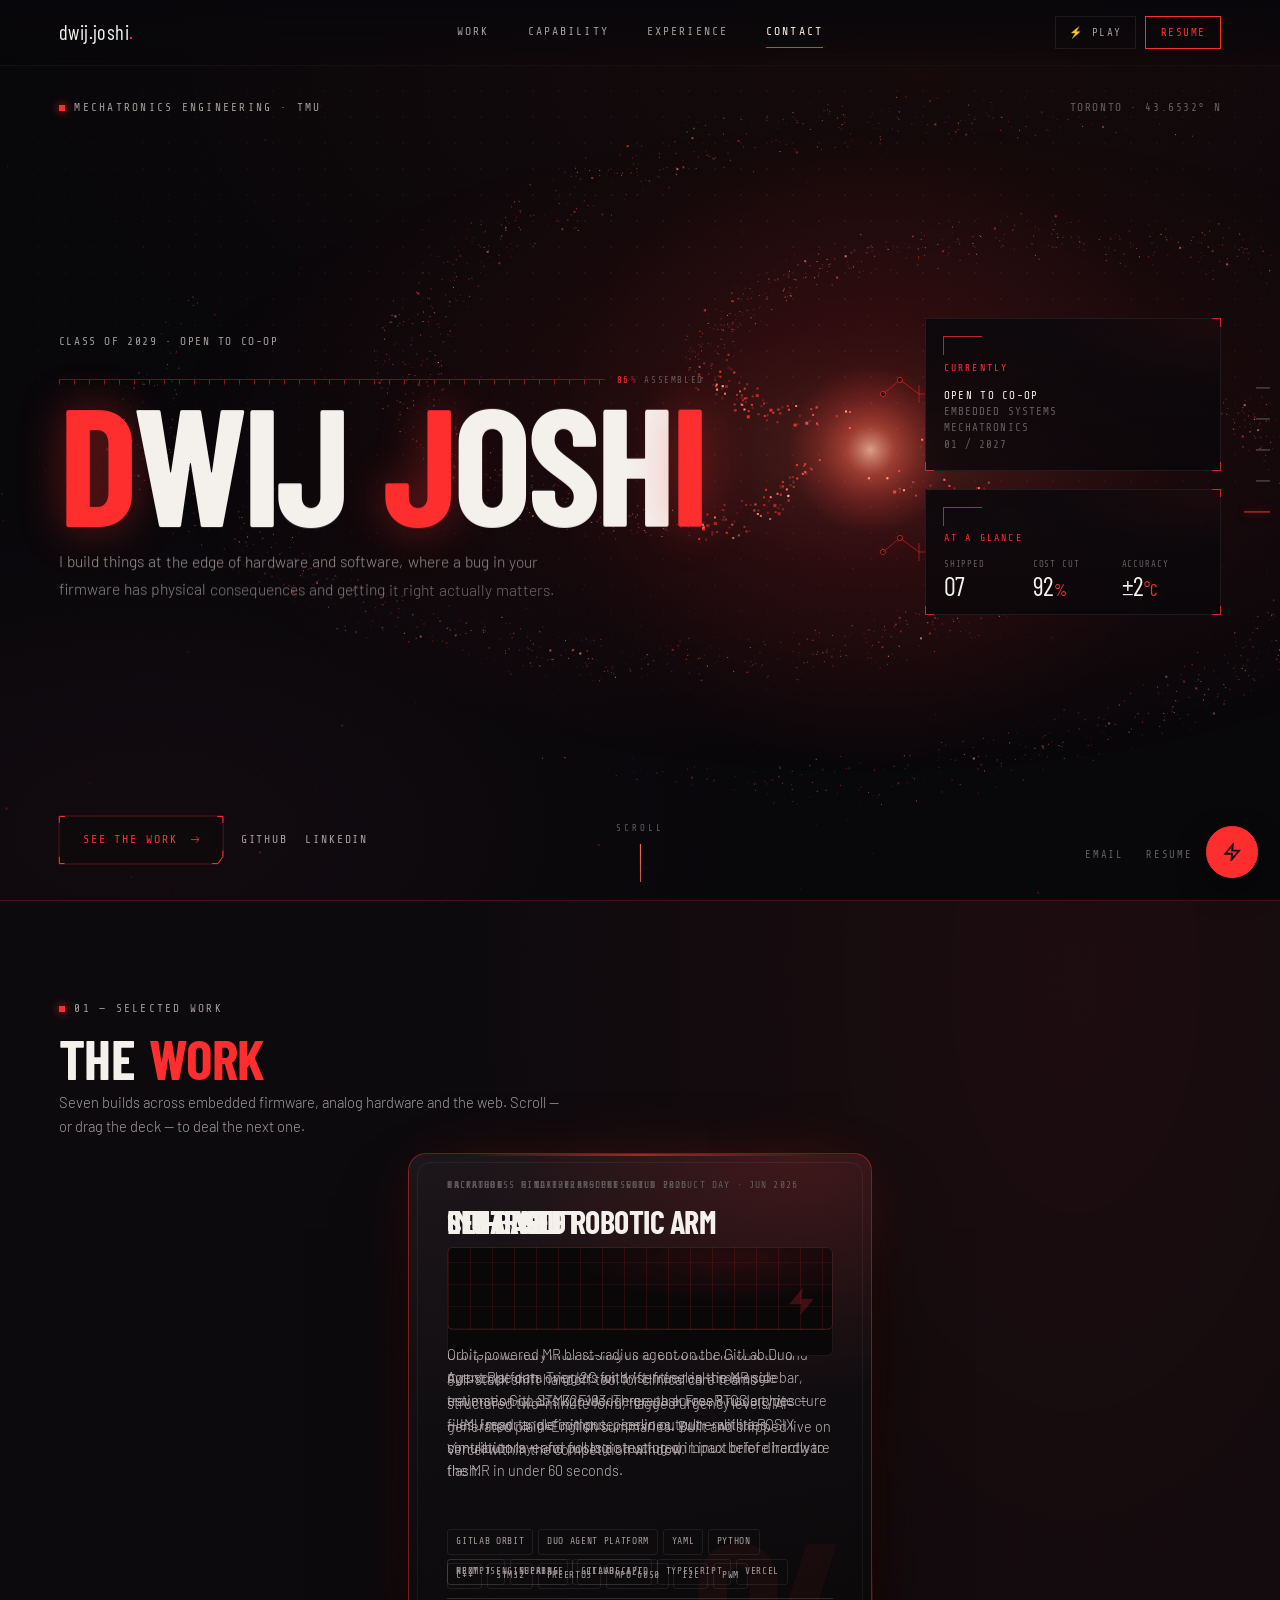
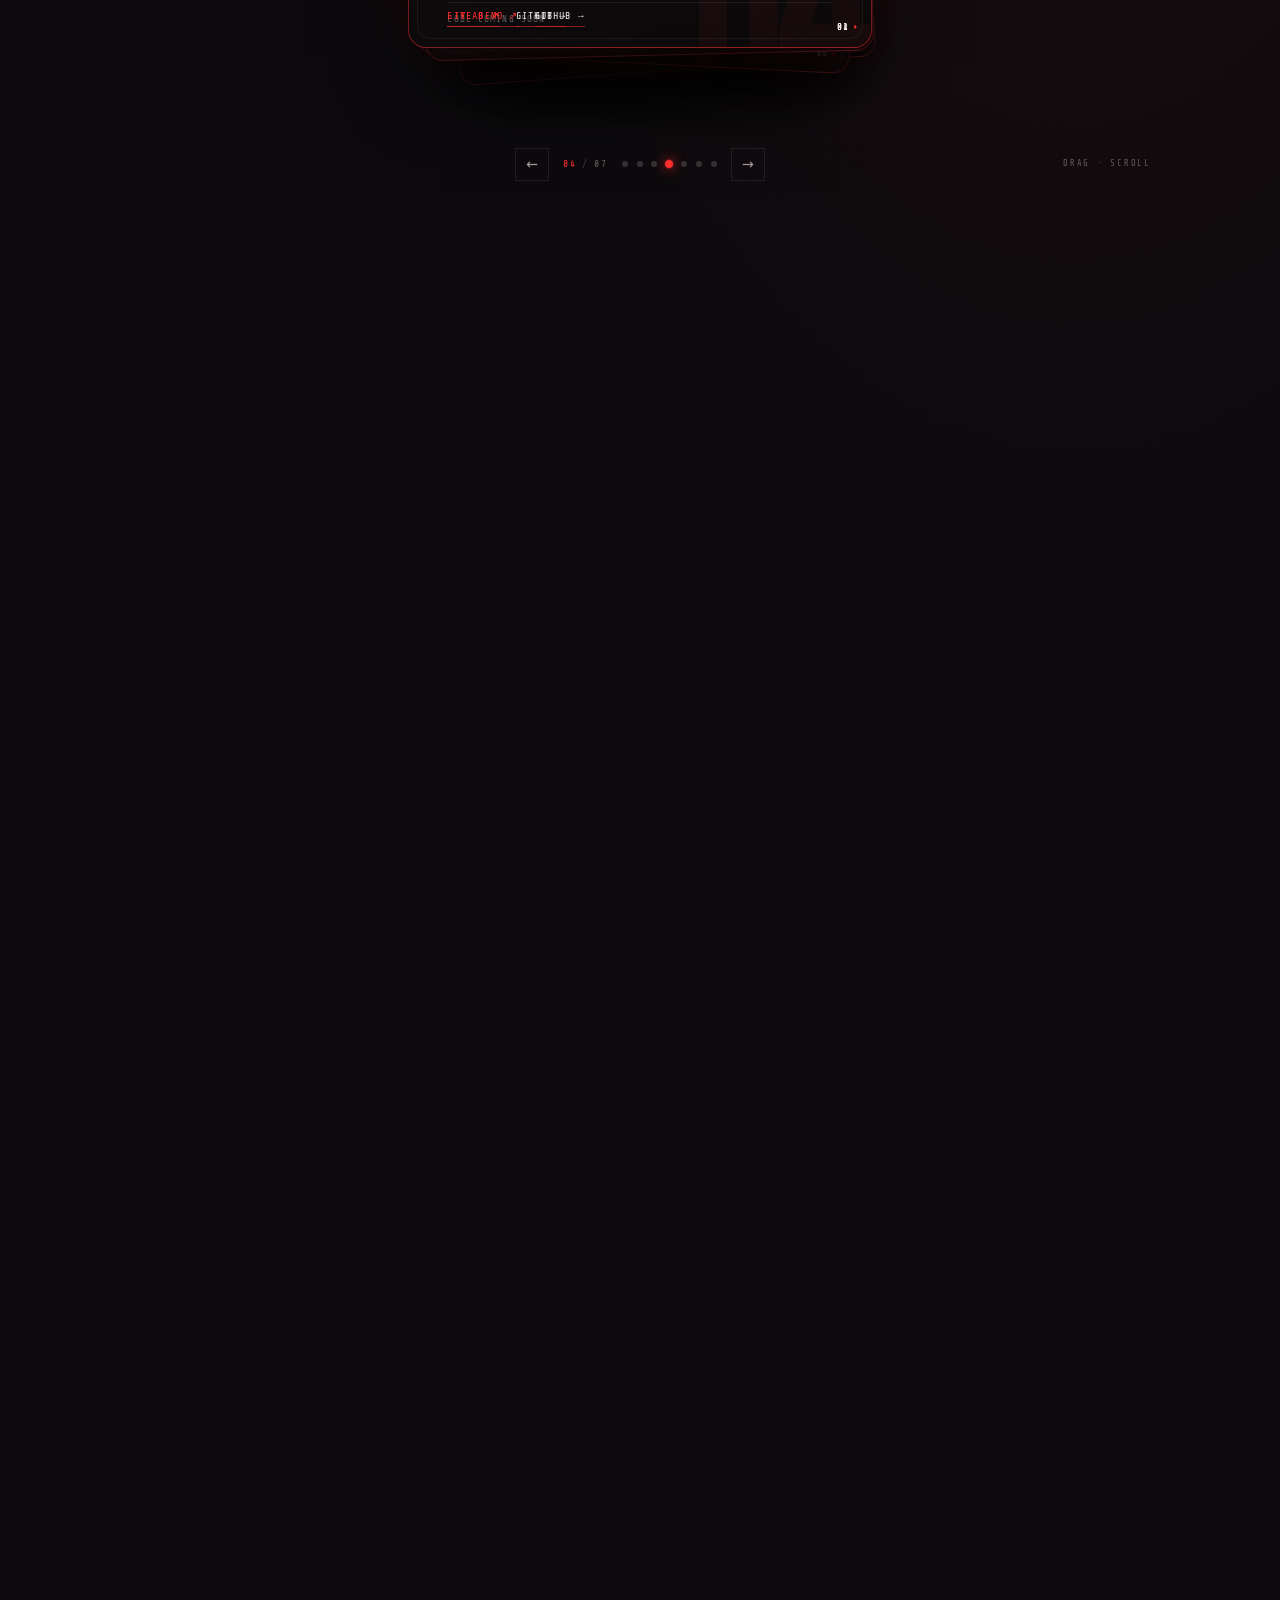
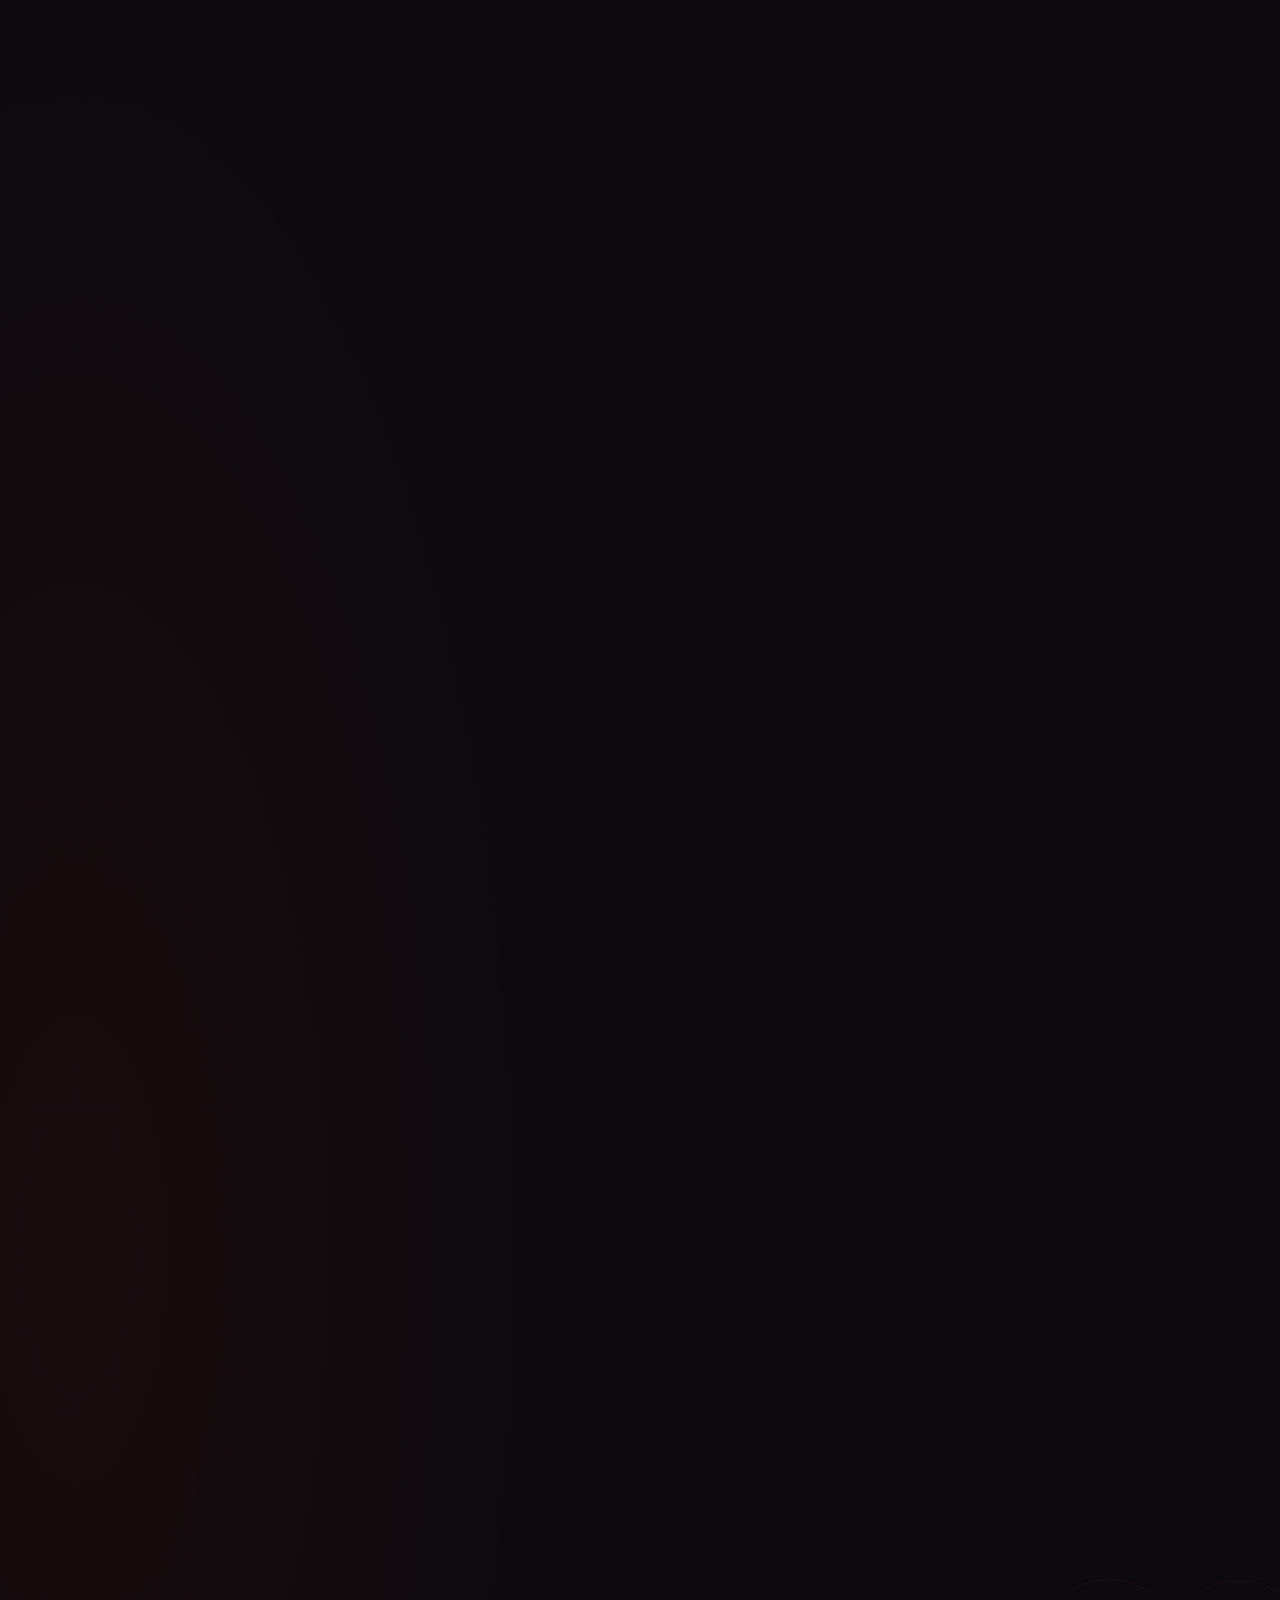
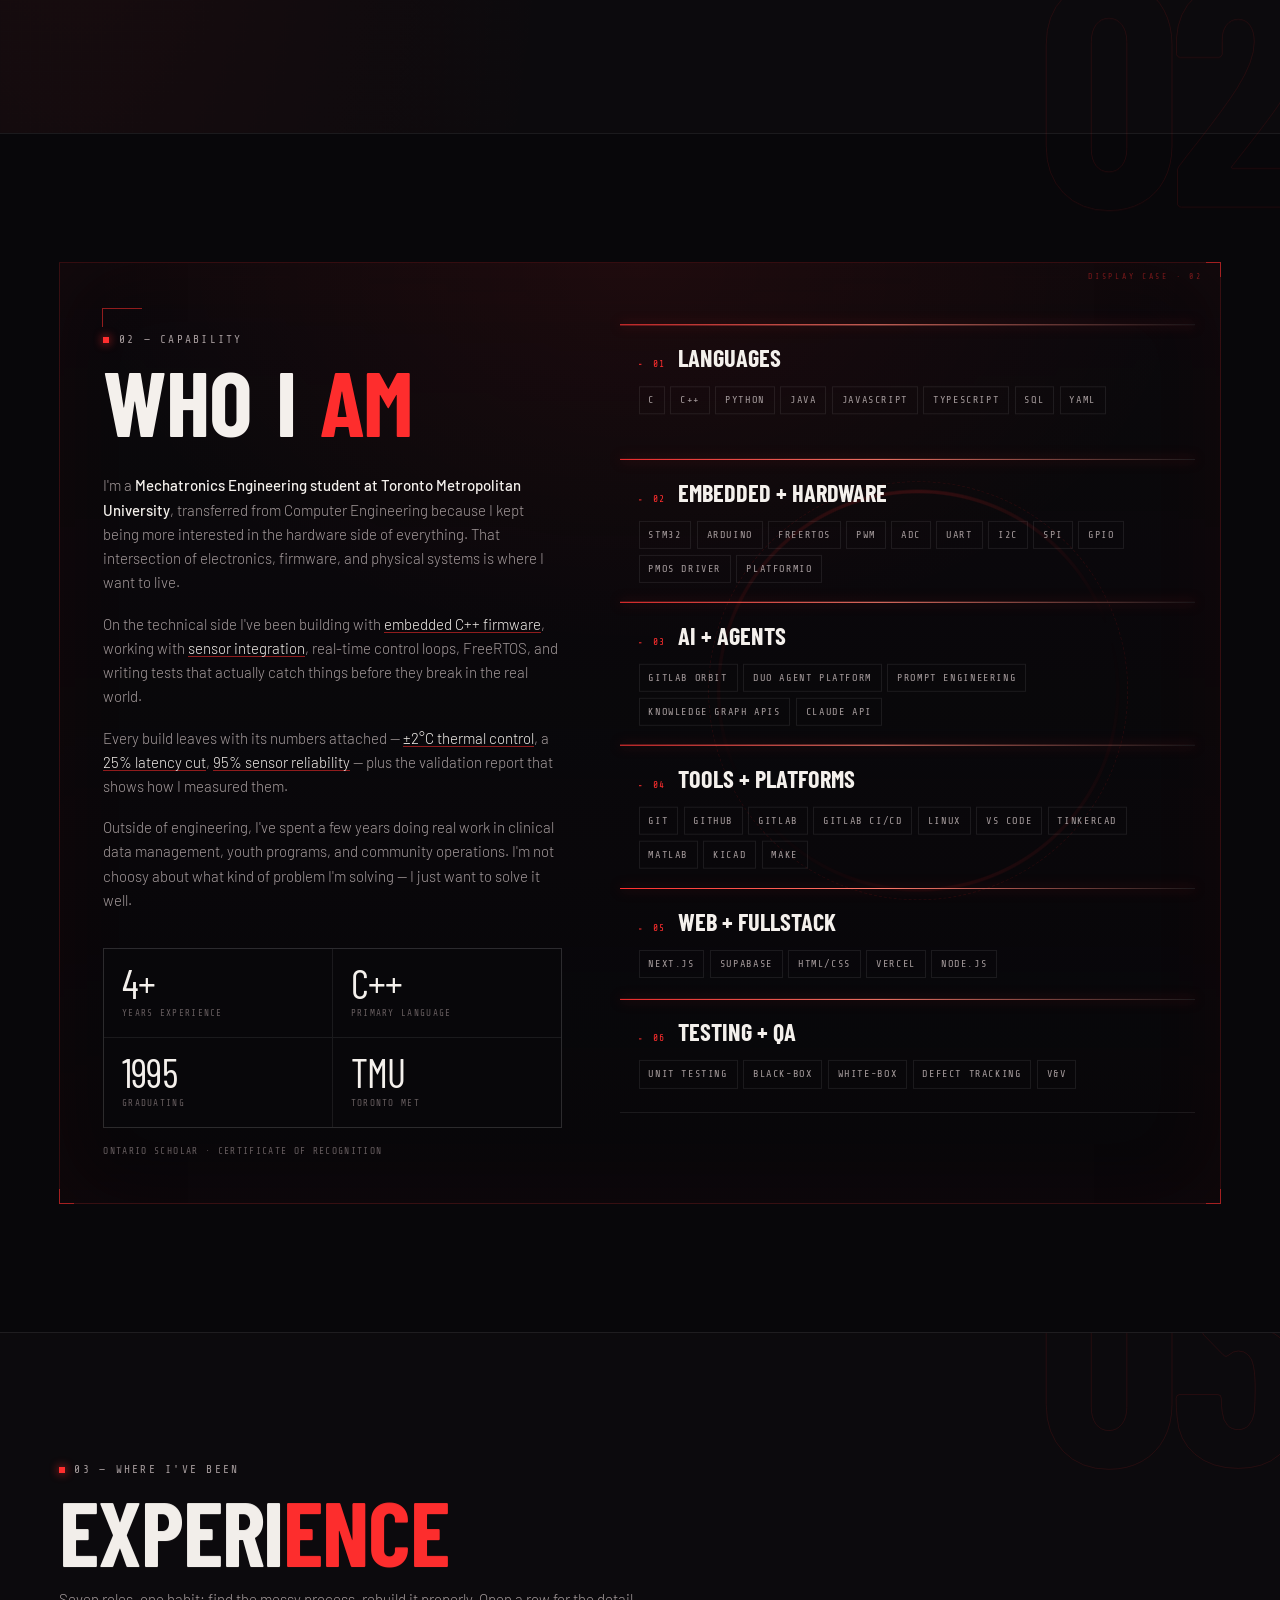
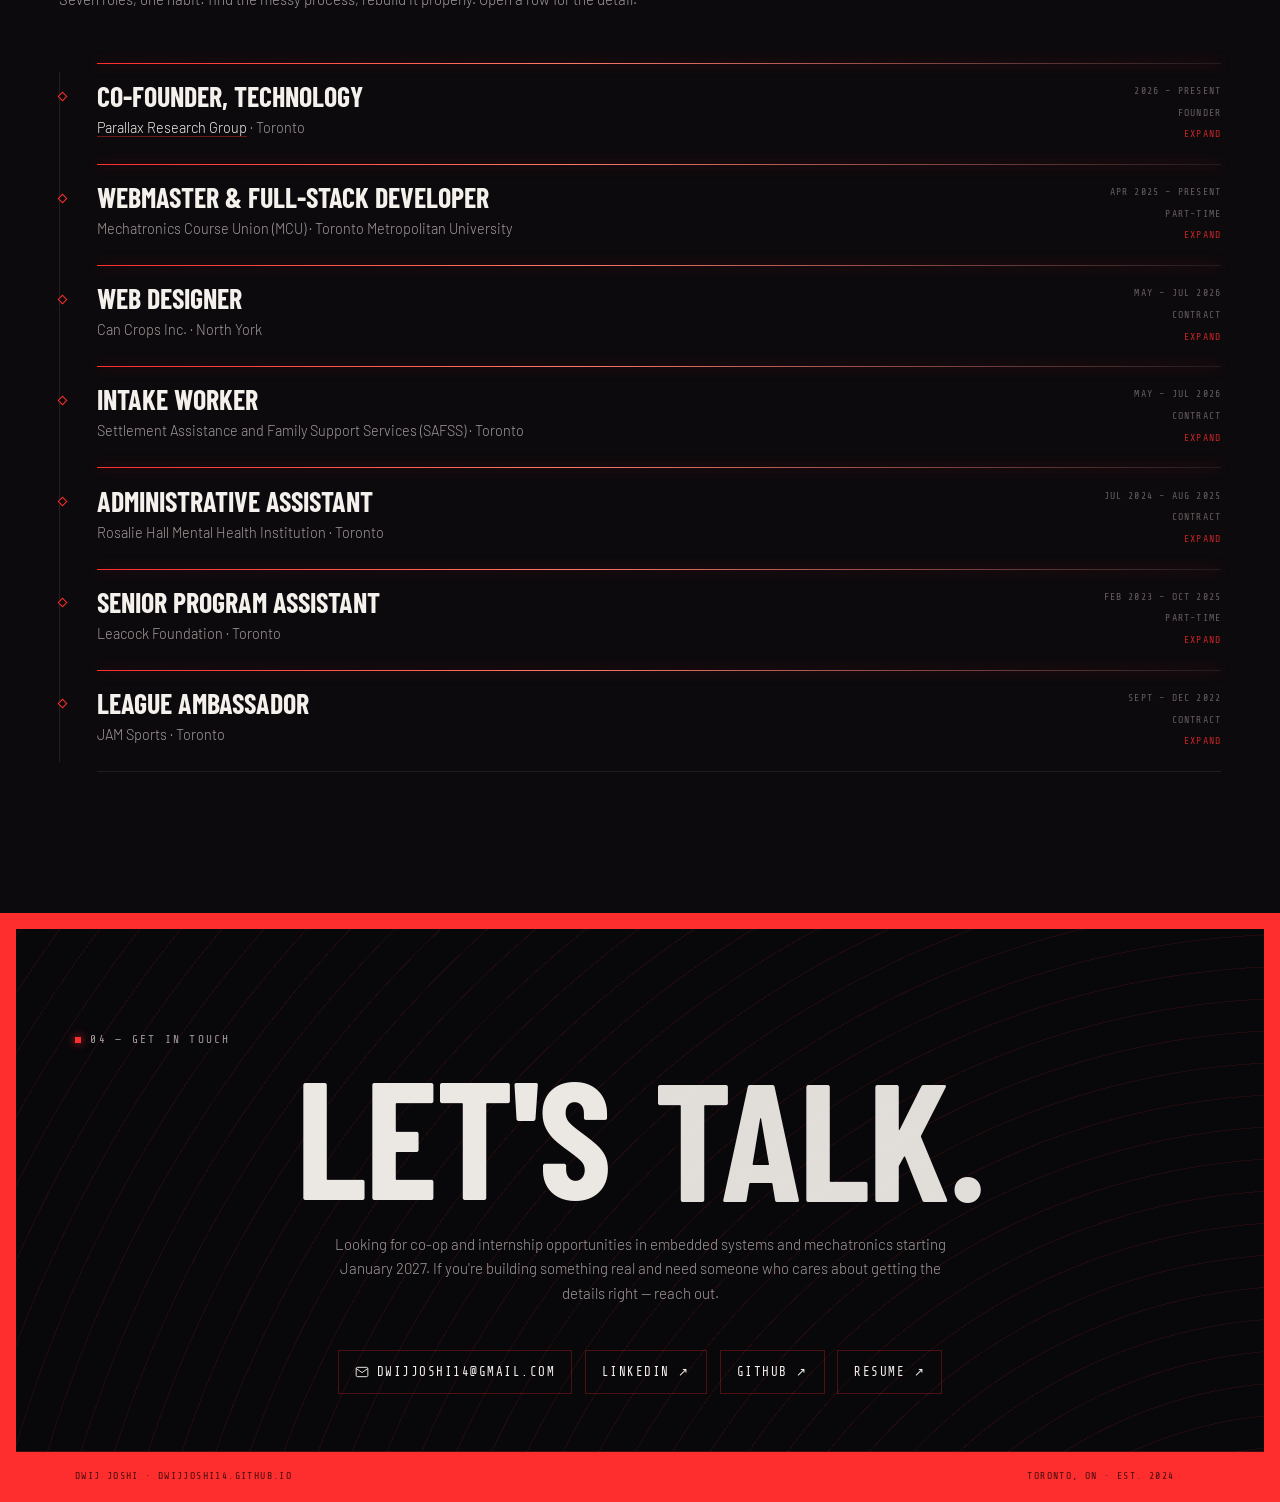
==== commit 7b5eb92e: "Stage capability and experience as a lit display case Capability is now a vitrine: a hairline frame " ====
--- a/index.html
+++ b/index.html
@@ -324,7 +324,13 @@
 
   <!-- ── 03 · capability ───────────────────────────────────────── -->
   <section class="cap" id="capability" data-section>
-    <div class="cap-grid">
+    <canvas class="motes" id="capMotes" aria-hidden="true"></canvas>
+    <span class="sec-ghost" aria-hidden="true">02</span>
+    <div class="cap-case">
+      <span class="case-tick tl"></span><span class="case-tick tr"></span><span class="case-tick bl"></span><span class="case-tick br"></span>
+      <span class="case-stamp mono" aria-hidden="true">display case · 02</span>
+      <span class="case-shine" aria-hidden="true"></span>
+      <div class="cap-grid">
       <div class="cap-left">
         <p class="eyebrow"><span class="tick"></span>02 — capability</p>
         <h2 class="section-title">who I <em>am</em></h2>
@@ -369,11 +375,14 @@
           <ul class="sk-tags"><li>unit testing</li><li>black-box</li><li>white-box</li><li>defect tracking</li><li>V&amp;V</li></ul>
         </div>
       </div>
+      </div>
     </div>
   </section>
 
   <!-- ── 04 · experience ───────────────────────────────────────── -->
   <section class="exp" id="experience" data-section>
+    <canvas class="motes" id="expMotes" aria-hidden="true"></canvas>
+    <span class="sec-ghost" aria-hidden="true">03</span>
     <div class="exp-inner">
       <div class="exp-head">
         <p class="eyebrow"><span class="tick"></span>03 — where I've been</p>
--- a/style.css
+++ b/style.css
@@ -665,6 +665,55 @@
   padding:clamp(4.5rem,10vw,8.5rem) var(--gutter);
   border-top:1px solid var(--line-soft);
 }
+
+/* ── drifting motes: both museum sections get an atmosphere ────── */
+.motes{
+  position:absolute;inset:0;width:100%;height:100%;
+  pointer-events:none;z-index:0;opacity:.85;
+}
+
+/* a huge catalogue numeral drifting behind the section */
+.sec-ghost{
+  position:absolute;top:-1.5rem;right:clamp(-1rem,-1.5vw,2rem);z-index:0;
+  font-family:var(--disp);font-weight:700;line-height:.74;letter-spacing:-.04em;
+  font-size:clamp(11rem,25vw,24rem);
+  color:transparent;-webkit-text-stroke:1px rgba(255,46,46,.11);
+  pointer-events:none;user-select:none;will-change:translate;
+}
+
+/* ── the vitrine ───────────────────────────────────────────────── */
+.cap-case{
+  position:relative;z-index:1;
+  max-width:96rem;margin-inline:auto;
+  padding:clamp(1.5rem,3.4vw,3.1rem);
+  border:1px solid rgba(255,46,46,.18);
+  background:linear-gradient(180deg,rgba(13,10,13,.62),rgba(8,7,10,.18));
+  box-shadow:inset 0 0 90px rgba(255,46,46,.045);
+}
+.cap-case::before{
+  content:"";position:absolute;inset:0;pointer-events:none;
+  background:radial-gradient(70% 60% at 50% 0%,rgba(255,46,46,.07),transparent 68%);
+}
+.case-tick{position:absolute;width:15px;height:15px;border:1px solid var(--red);opacity:.55;pointer-events:none}
+.case-tick.tl{top:-1px;left:-1px;border-right:0;border-bottom:0}
+.case-tick.tr{top:-1px;right:-1px;border-left:0;border-bottom:0}
+.case-tick.bl{bottom:-1px;left:-1px;border-right:0;border-top:0}
+.case-tick.br{bottom:-1px;right:-1px;border-left:0;border-top:0}
+.case-stamp{
+  position:absolute;top:.5rem;right:1.1rem;
+  font-size:.5rem;letter-spacing:.34em;color:rgba(255,46,46,.45);
+}
+.case-shine{position:absolute;inset:0;overflow:hidden;pointer-events:none}
+.case-shine::before{
+  content:"";position:absolute;top:-60%;bottom:-60%;left:0;width:42%;
+  background:linear-gradient(100deg,transparent,rgba(255,255,255,.045) 42%,rgba(255,150,130,.075) 50%,rgba(255,255,255,.045) 58%,transparent);
+  transform:translateX(-130%) skewX(-12deg);
+  animation:caseShine 13s cubic-bezier(.5,0,.3,1) 1.2s infinite;
+}
+@keyframes caseShine{
+  0%,58%{transform:translateX(-130%) skewX(-12deg)}
+  100%{transform:translateX(330%) skewX(-12deg)}
+}
 .cap-grid{
   display:grid;grid-template-columns:minmax(0,.92fr) minmax(0,1.08fr);
   gap:clamp(2rem,6vw,6rem);align-items:start;
@@ -712,18 +761,29 @@
 
 .sk-group{
   position:relative;
-  border-top:1px solid var(--line-soft);padding:1.25rem 0 1.4rem;
+  border-top:1px solid var(--line-soft);
+  padding:1.3rem 1.15rem 1.45rem;margin-inline:-1.15rem;
   opacity:0;transform:translateY(1.4rem) rotateX(-13deg);transform-origin:50% 0;
-  transition:opacity .8s var(--ease),transform 1s var(--plate),border-color .4s;
-}
+  transition:opacity .8s var(--ease),transform 1s var(--plate),border-color .4s,background .5s;
+}
+/* a spotlight that follows the pointer across the plinth */
 .sk-group::before{
-  content:"";position:absolute;inset:-1px -1.15rem;z-index:0;pointer-events:none;
-  background:linear-gradient(90deg,rgba(255,46,46,.085),rgba(255,46,46,0) 62%);
+  content:"";position:absolute;inset:0;z-index:0;pointer-events:none;
+  background:radial-gradient(20rem 20rem at var(--mx,50%) var(--my,50%),rgba(255,46,46,.16),rgba(255,46,46,.03) 45%,transparent 68%);
   opacity:0;transition:opacity .45s var(--ease);
+}
+/* the red rule draws itself across the plate as it arrives */
+.sk-group::after{
+  content:"";position:absolute;left:0;top:-1px;height:1px;width:0;z-index:2;
+  background:linear-gradient(90deg,var(--red),var(--spark) 45%,transparent);
+  box-shadow:0 0 12px rgba(255,46,46,.55);
+  transition:width 1.4s var(--plate);pointer-events:none;
 }
 .sk-group:last-child{border-bottom:1px solid var(--line-soft)}
 .sk-group.is-in{opacity:1;transform:none}
-.sk-group:hover{border-color:rgba(255,46,46,.4)}
+.sk-group.is-in::after{width:100%}
+.sk-group:hover{border-color:rgba(255,46,46,.4);background:linear-gradient(100deg,rgba(255,46,46,.055),rgba(255,46,46,0) 58%)}
+.sk-group.is-in:hover{transform:translateY(-3px)}
 .sk-group:hover::before{opacity:1}
 .sk-head{position:relative;z-index:1;display:flex;align-items:baseline;gap:.75rem;margin-bottom:.85rem}
 .sk-num{position:relative;padding-left:.9rem;color:var(--red);font-size:.6rem;letter-spacing:.14em;font-weight:400}
@@ -756,12 +816,12 @@
    experience
 ================================================================== */
 .exp{
-  position:relative;z-index:12;
+  position:relative;z-index:12;overflow:clip;
   background:var(--bg-2);
   padding:clamp(4.5rem,10vw,8.5rem) var(--gutter) clamp(5rem,11vw,9rem);
   border-top:1px solid var(--line-soft);
 }
-.exp-inner{max-width:96rem;margin-inline:auto}
+.exp-inner{position:relative;z-index:1;max-width:96rem;margin-inline:auto}
 .exp-head{max-width:44rem;margin-bottom:clamp(2rem,4vw,3.2rem)}
 .exp-sub{margin-top:1rem;color:var(--t2);font-weight:300}
 .exp-head{opacity:0;transform:translateY(1.2rem);transition:opacity .9s var(--ease),transform 1.1s var(--plate)}
@@ -779,6 +839,14 @@
   position:absolute;left:-3px;top:0;width:7px;height:7px;
   background:var(--red);box-shadow:0 0 16px rgba(255,46,46,.95);
   opacity:0;transition:opacity .5s var(--ease);
+}
+.tl-node::after{
+  content:"";position:absolute;inset:-7px;border:1px solid rgba(255,46,46,.55);
+  animation:nodePulse 2.6s var(--ease) infinite;
+}
+@keyframes nodePulse{
+  0%{opacity:.85;transform:scale(.55)}
+  72%,100%{opacity:0;transform:scale(2.1)}
 }
 .tl-node.is-on{opacity:1}
 .tl-entry{
@@ -801,10 +869,22 @@
   transform:rotate(45deg);transition:background .4s,box-shadow .4s;
 }
 .tl-entry.is-open{background:linear-gradient(90deg,rgba(255,46,46,.07),rgba(255,46,46,0) 58%)}
+/* a scanning rule sweeps each row as it docks */
+.tl-entry::after{
+  content:"";position:absolute;left:0;top:-1px;height:1px;width:0;
+  background:linear-gradient(90deg,var(--red),var(--spark) 42%,transparent);
+  box-shadow:0 0 12px rgba(255,46,46,.5);
+  transition:width 1.4s var(--plate);pointer-events:none;
+}
+.tl-entry.is-in::after{width:100%}
 .tl-entry.is-open::before{background:var(--red);box-shadow:0 0 12px rgba(255,46,46,.8)}
 .tl:hover .tl-entry:not(:hover){opacity:.42}
 .tl-entry:hover{border-color:rgba(255,46,46,.32)}
-.tl-head{position:relative;z-index:1;display:grid;grid-template-columns:minmax(0,1fr) auto;gap:1rem 1.5rem;align-items:start}
+.tl-head{
+  position:relative;z-index:1;display:grid;grid-template-columns:minmax(0,1fr) auto;
+  gap:1rem 1.5rem;align-items:start;transition:translate .45s var(--plate);
+}
+.tl-entry:hover .tl-head{translate:7px 0}
 .tl-role{font-size:clamp(1.28rem,2.2vw,1.75rem);line-height:.95;letter-spacing:0}
 .tl-org{margin-top:.4rem;color:var(--t2);font-size:.9rem;font-weight:300}
 .tl-org a{color:var(--t1);border-bottom:1px solid rgba(255,46,46,.4);transition:color .3s,border-color .3s}
@@ -814,7 +894,12 @@
 .tl-toggle{color:var(--red);opacity:.75}
 .tl-entry.is-open .tl-toggle{opacity:1}
 .tl-body{position:relative;z-index:1;display:grid;grid-template-rows:0fr;transition:grid-template-rows .7s var(--plate)}
-.tl-body-inner{overflow:hidden;min-height:0}
+.tl-body-inner{position:relative;overflow:hidden;min-height:0}
+.tl-entry.is-open .tl-body-inner::before{
+  content:"";position:absolute;left:0;top:.2rem;bottom:.9rem;width:1px;
+  background:linear-gradient(180deg,var(--red),rgba(255,46,46,.05));
+  box-shadow:0 0 10px rgba(255,46,46,.4);
+}
 .tl-entry.is-open .tl-body{grid-template-rows:1fr}
 .tl-body ul{margin:1.1rem 0 .2rem;display:flex;flex-direction:column;gap:.6rem;max-width:60rem}
 .tl-body li{
@@ -1079,7 +1164,9 @@
   *,*::before,*::after{animation-duration:.001ms!important;animation-iteration-count:1!important;transition-duration:.001ms!important;scroll-behavior:auto!important}
   .rt-i{opacity:1!important;transform:none!important}
   .deck-card,.work-head,.cap-copy,.sk-group,.exp-head,.contact-sub,.contact-links,.tl-entry,.tl-body li{opacity:1!important;transform:none!important}
-  .rig-weld,.panel-clamp{display:none}
+  .rig-weld,.panel-clamp,.motes,.sec-ghost{display:none}
+  .case-shine::before,.tl-node::after{animation:none!important}
+  .sk-group::after,.tl-entry::after{width:100%!important;transition:none!important}
   .sk-tags li,.cap-right::before,.cap-right::after{animation:none!important}
   .scene-layer{display:none}
   .hero-top,.hero-panels,.hero-foot{opacity:1!important;transform:none!important}
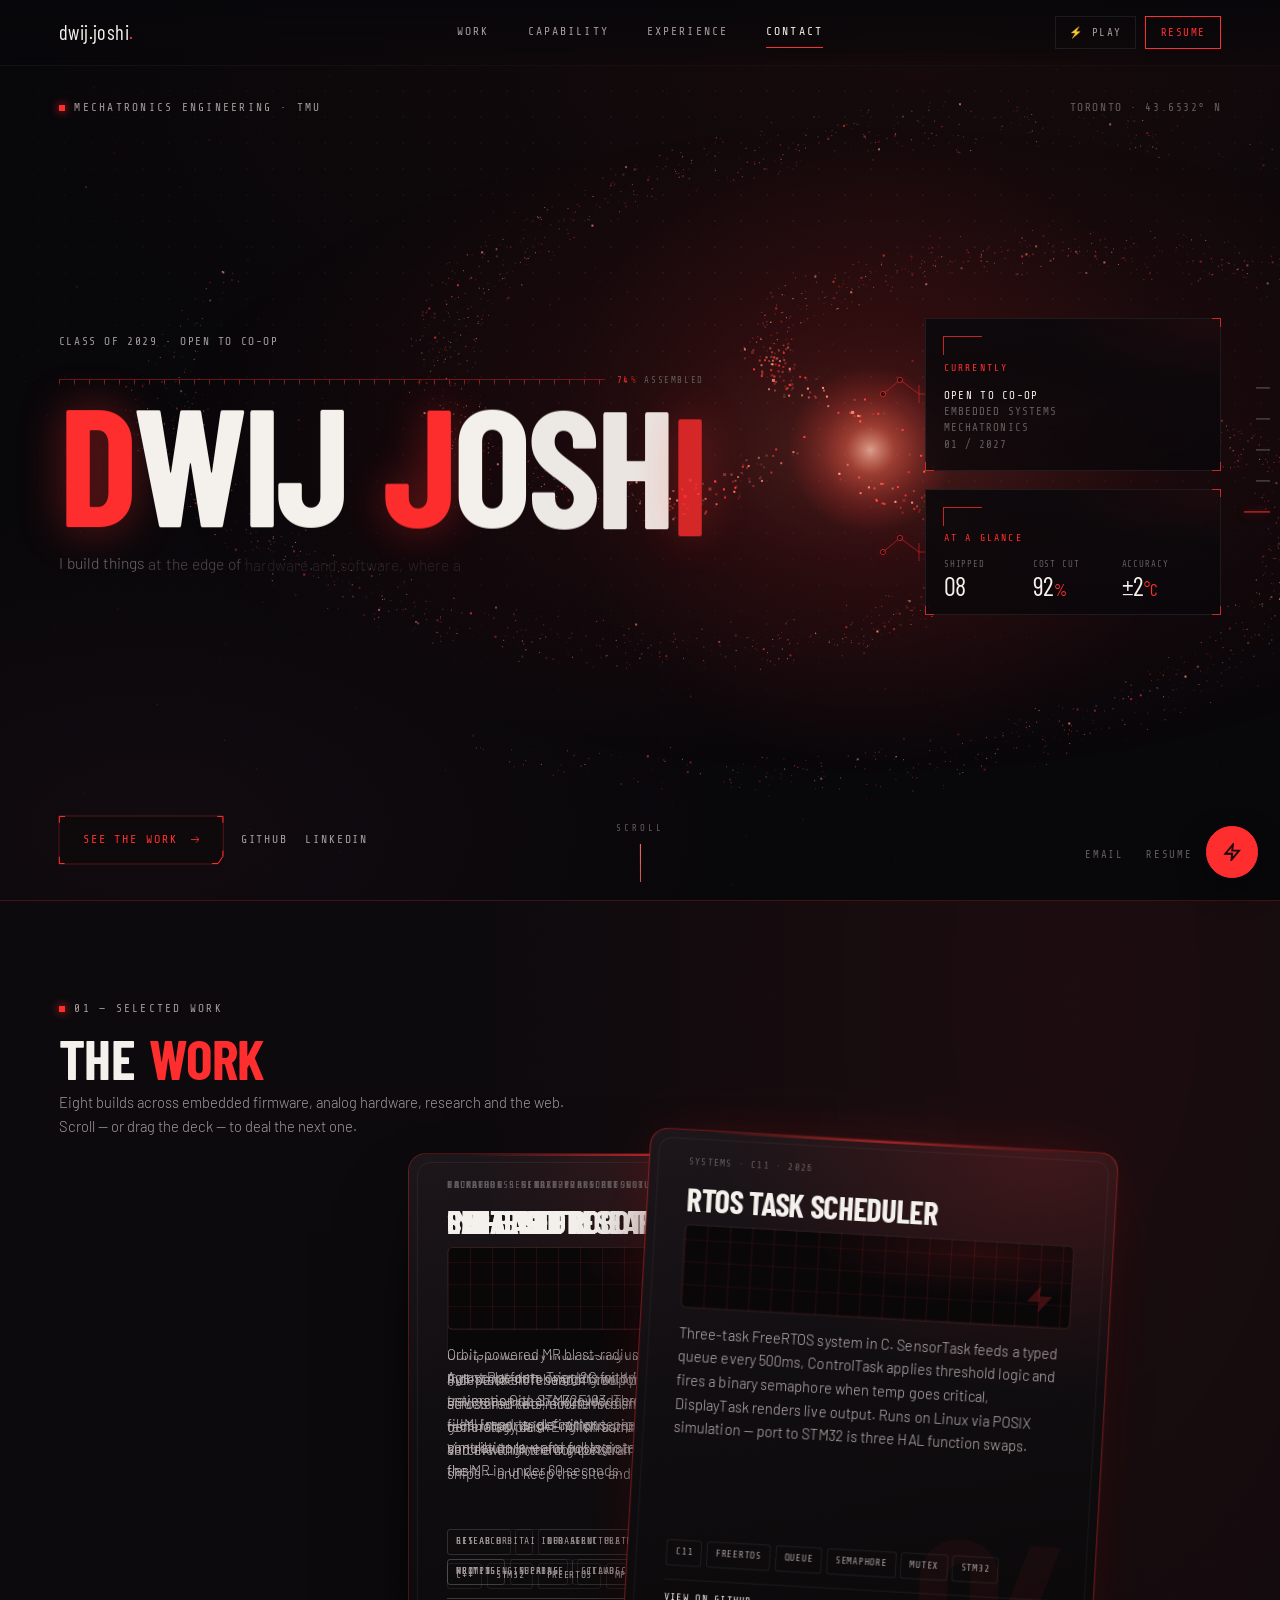
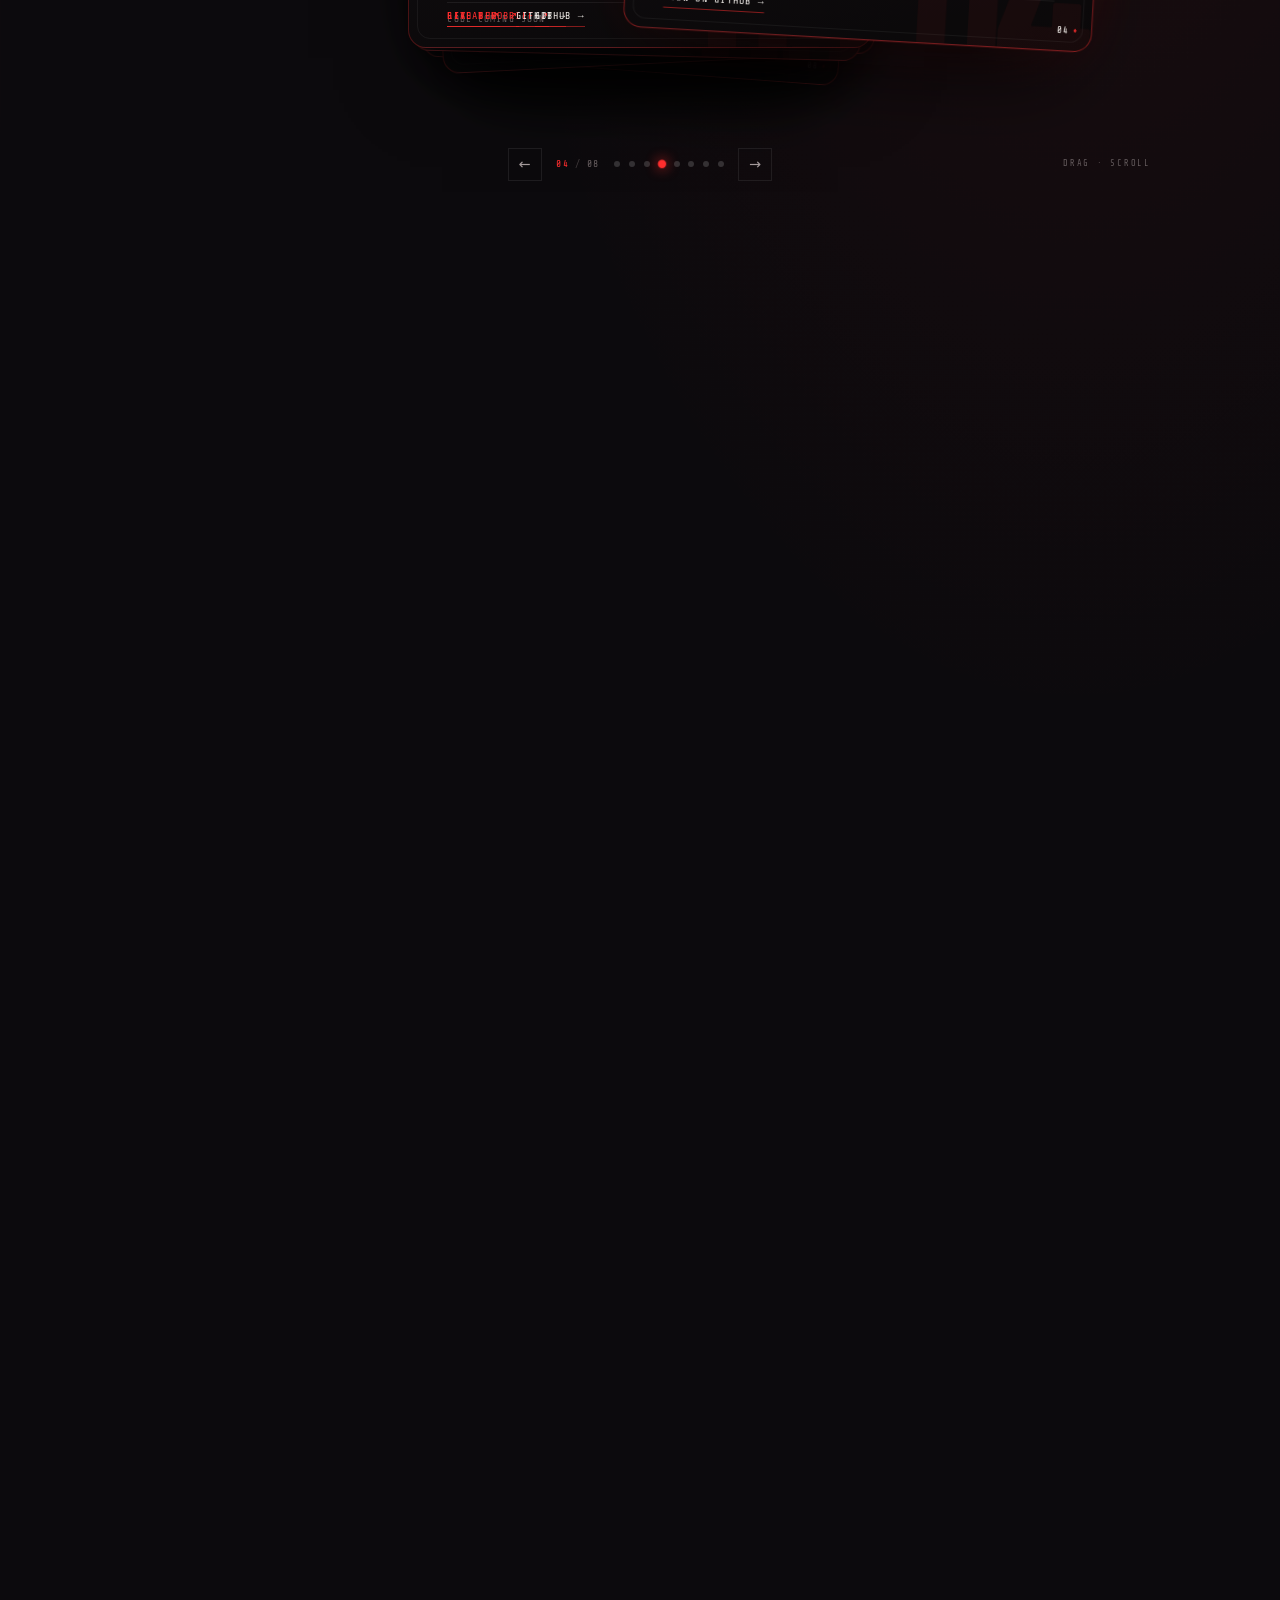
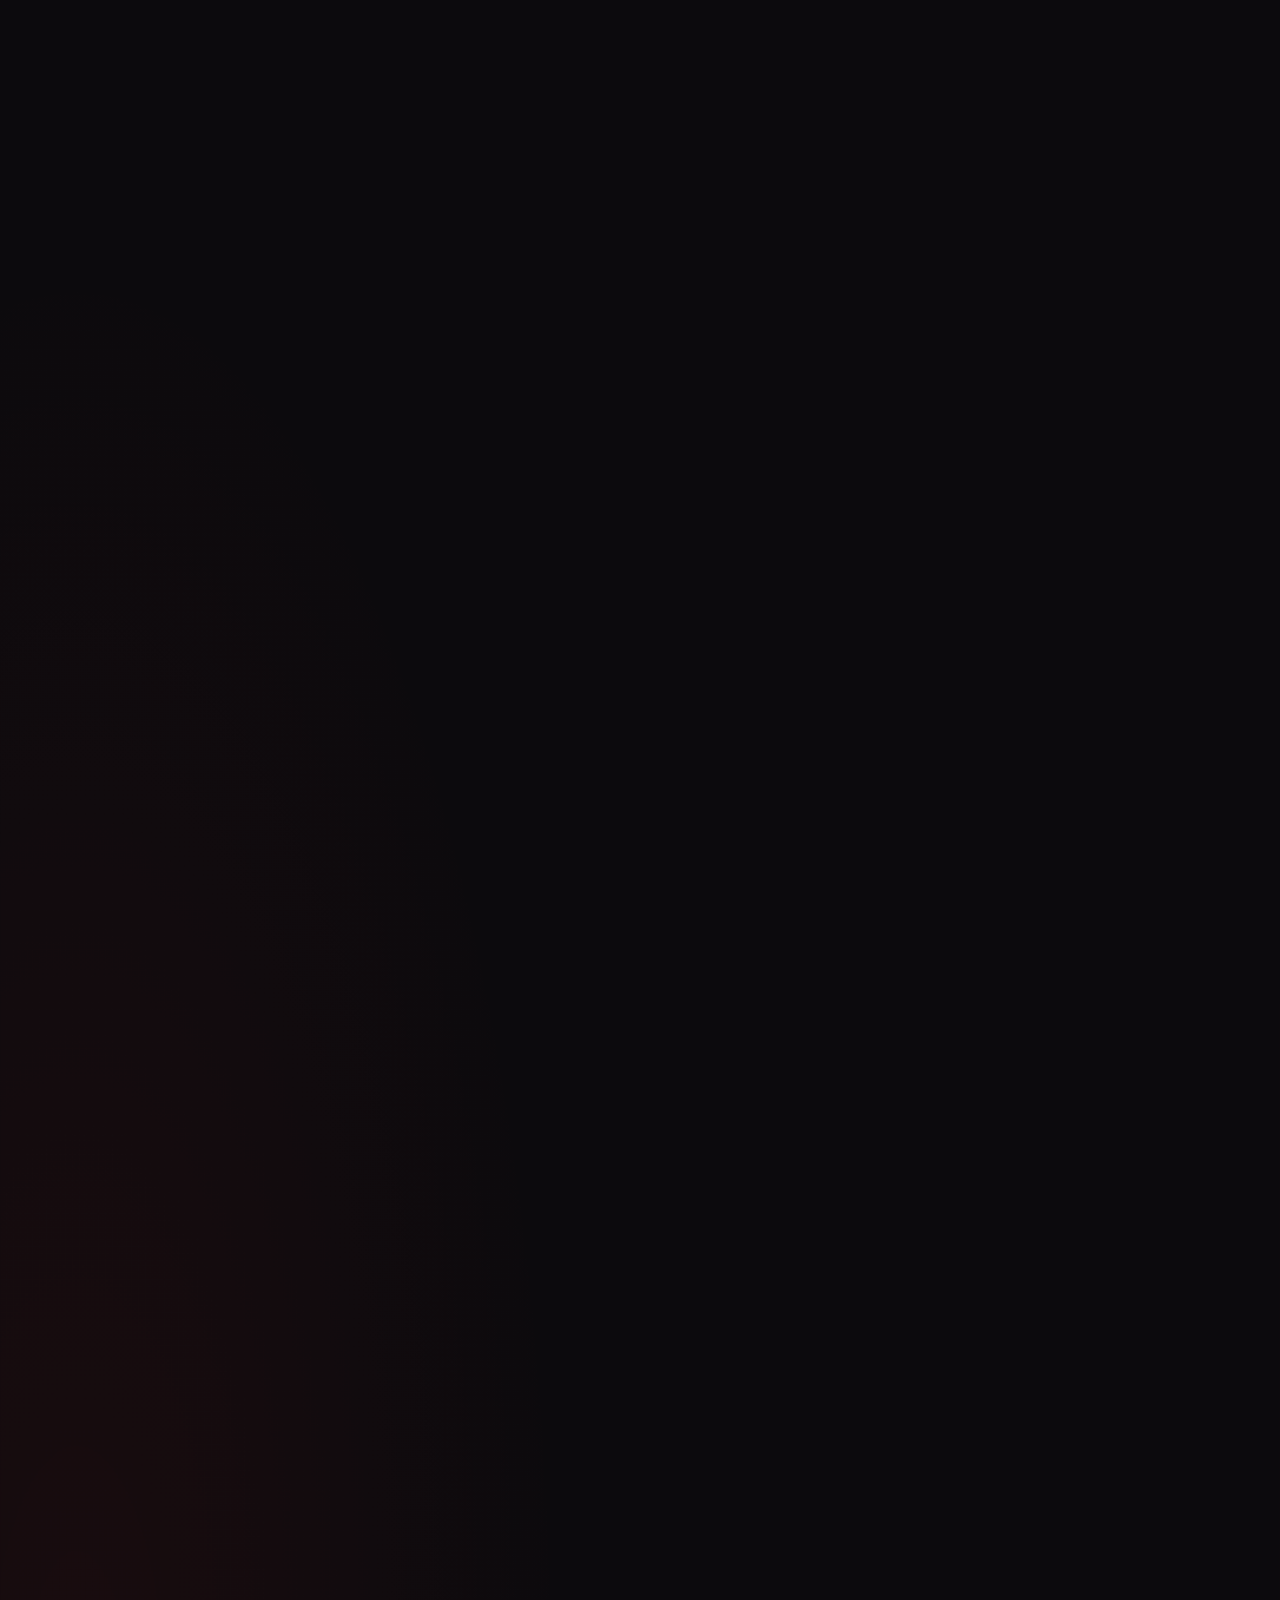
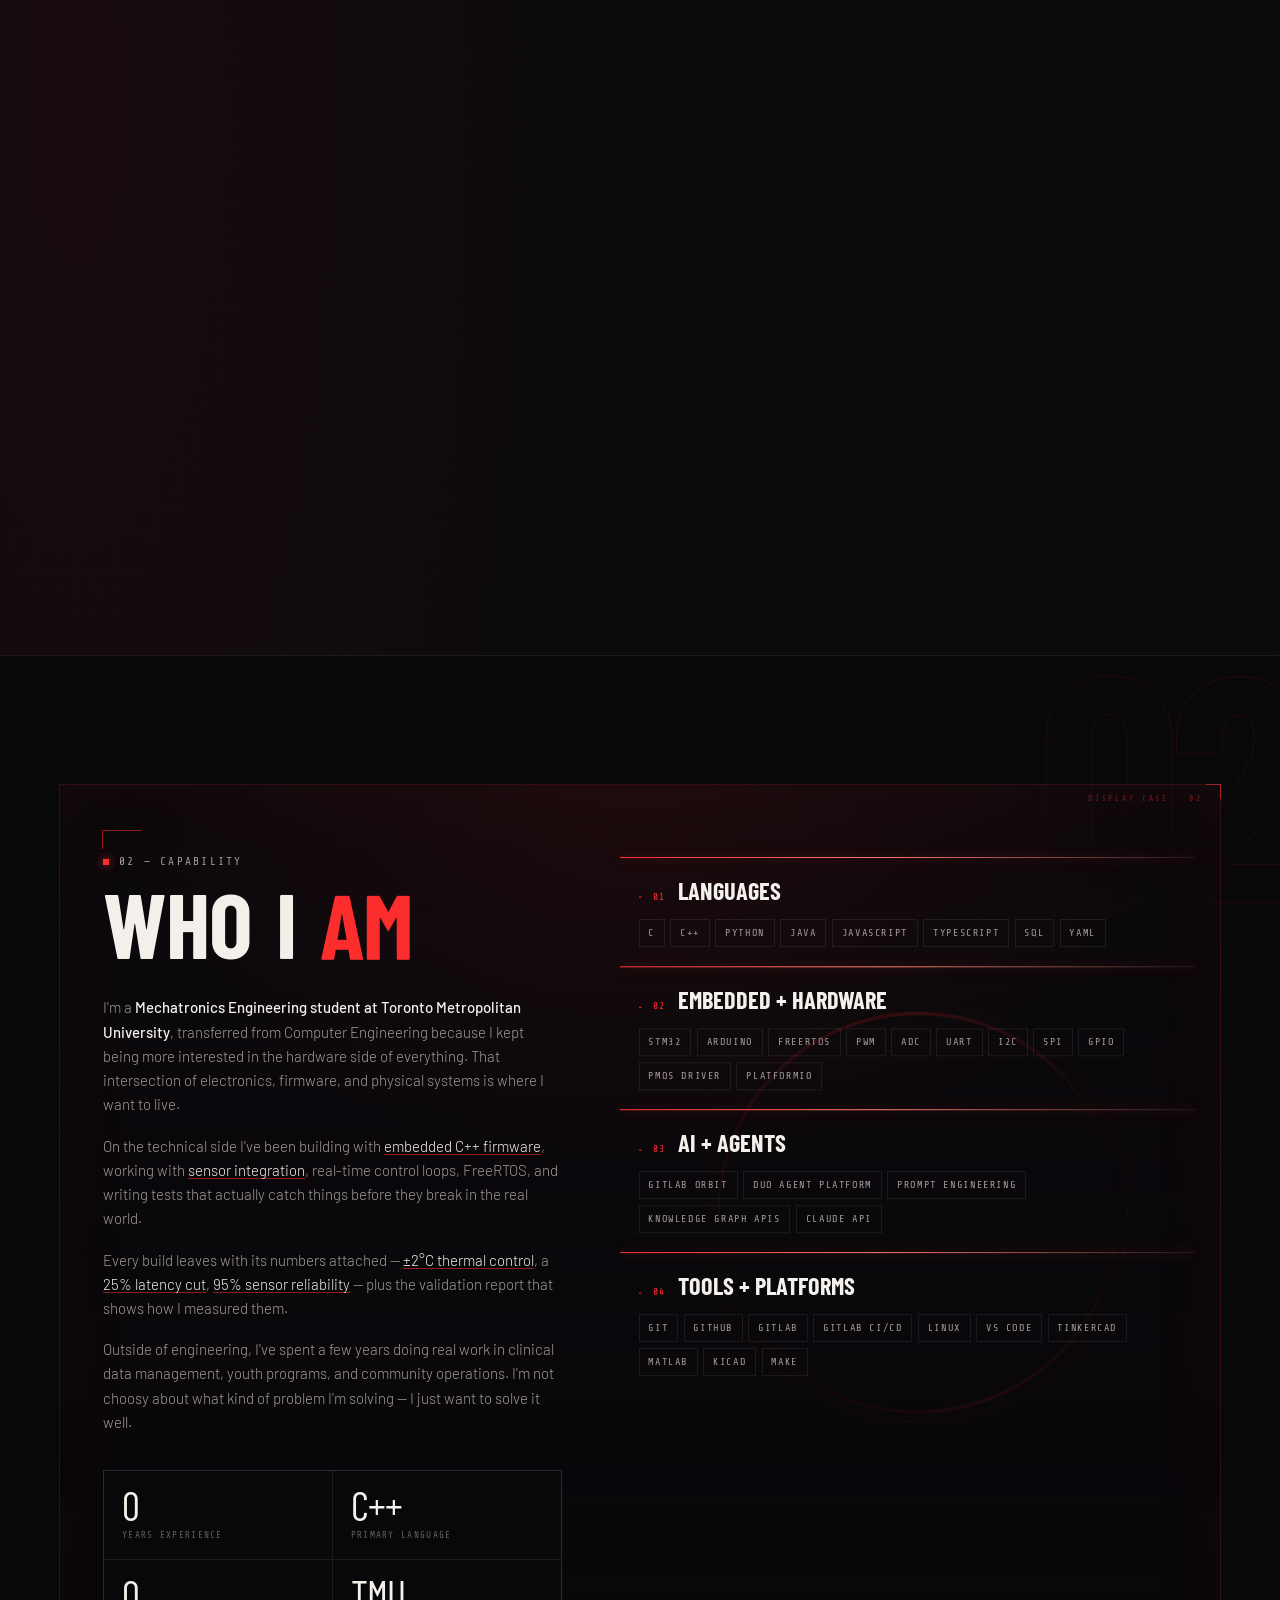
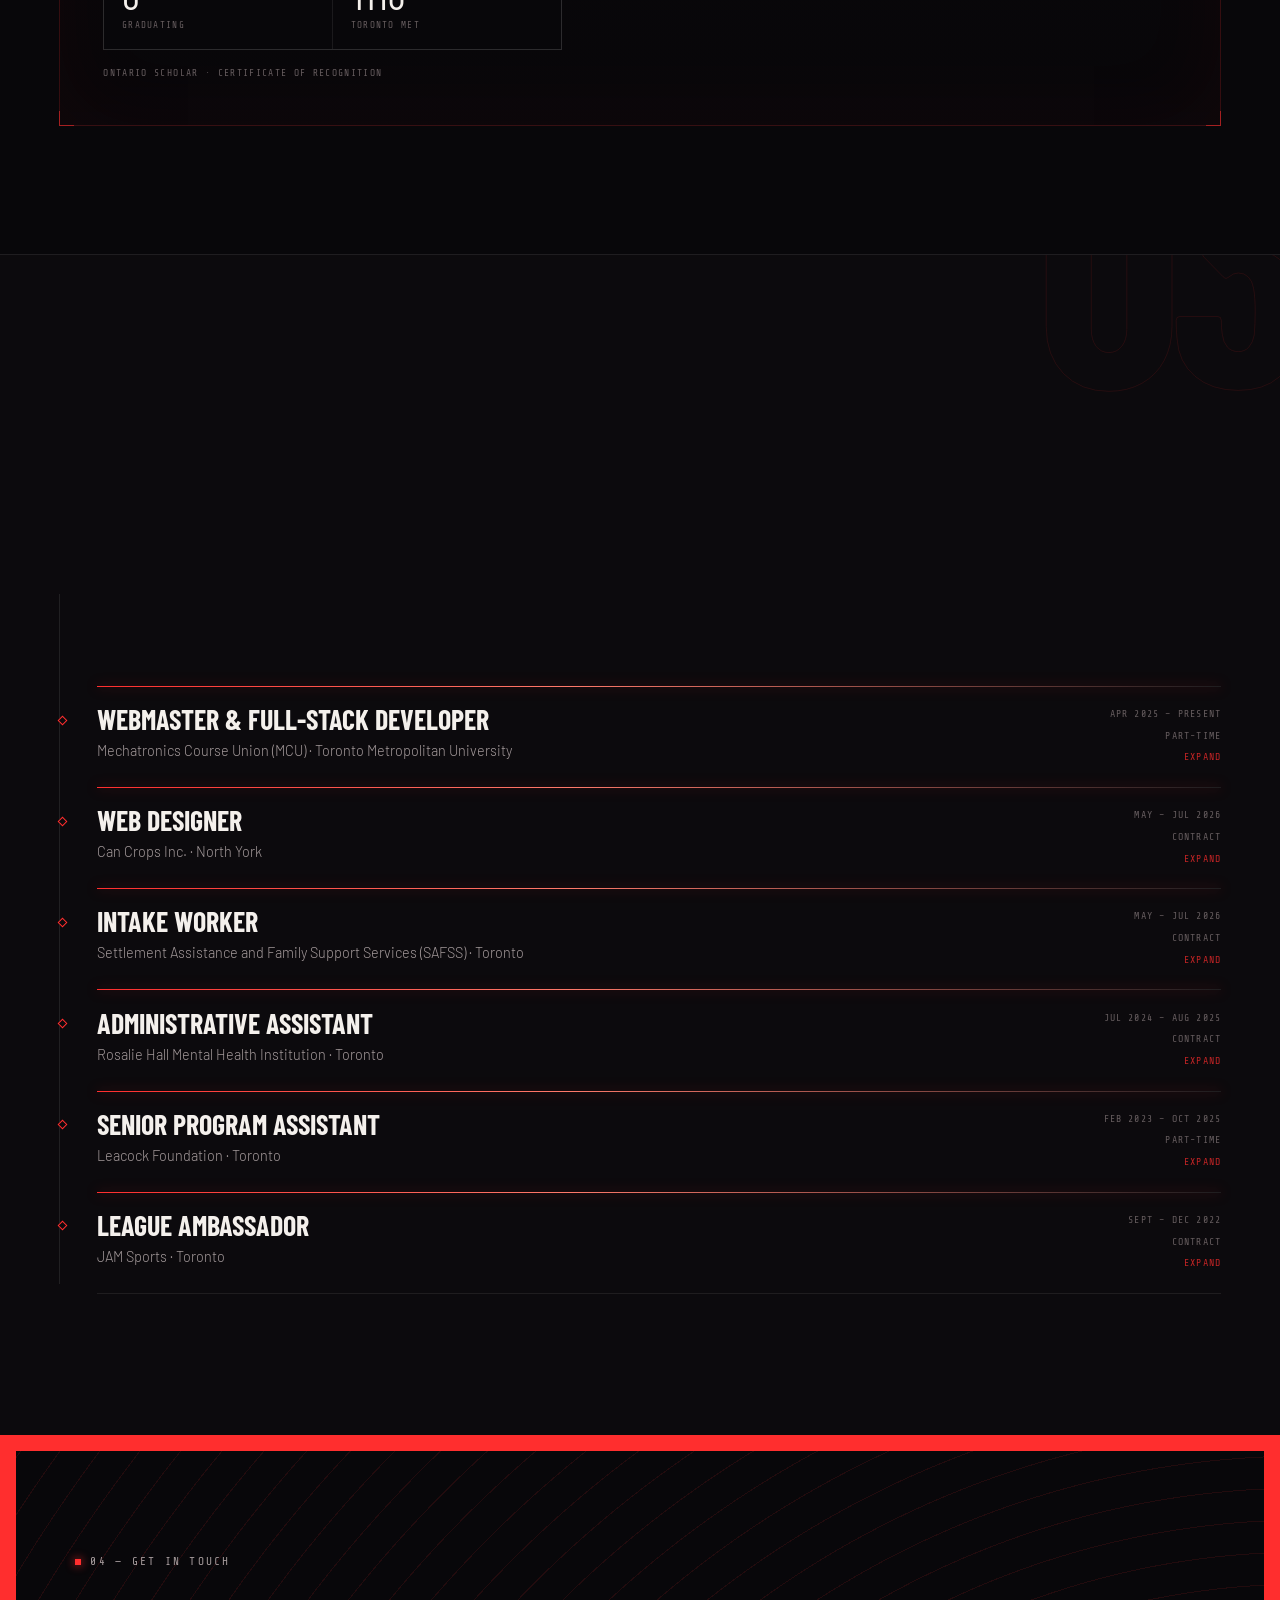
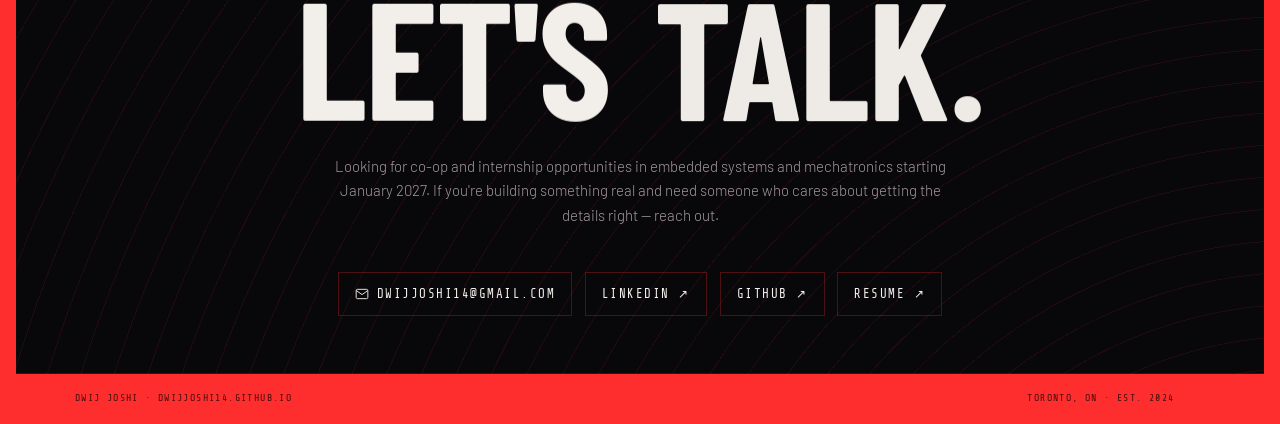
==== commit fb38d35a: "Lead the project deck with Parallax Research The publication is now card 01, with a screenshot taken" ====
--- a/index.html
+++ b/index.html
@@ -135,7 +135,7 @@
             <span class="corner tl"></span><span class="corner tr"></span><span class="corner bl"></span><span class="corner br"></span>
             <p class="panel-label">at a glance</p>
             <dl class="panel-stats">
-              <div><dt>shipped</dt><dd>07</dd></div>
+              <div><dt>shipped</dt><dd>08</dd></div>
               <div><dt>cost cut</dt><dd>92<em>%</em></dd></div>
               <div><dt>accuracy</dt><dd>±2<em>°C</em></dd></div>
             </dl>
@@ -180,7 +180,7 @@
         <div class="work-head">
           <p class="eyebrow"><span class="tick"></span>01 — selected work</p>
           <h2 class="work-title">the <em>work</em></h2>
-          <p class="work-sub">Seven builds across embedded firmware, analog hardware and the web. Scroll — or drag the deck — to deal the next one.</p>
+          <p class="work-sub">Eight builds across embedded firmware, analog hardware, research and the web. Scroll — or drag the deck — to deal the next one.</p>
         </div>
 
         <div class="deck" id="deck">
@@ -191,6 +191,25 @@
               <span class="card-corner tl"><b>01</b><i>♦</i></span>
               <span class="card-corner br"><b>01</b><i>♦</i></span>
               <span class="card-ghost" aria-hidden="true">01</span>
+              <span class="card-sheen" aria-hidden="true"></span>
+              <div class="card-body">
+                <p class="card-badge">founder · research publication · 2026 – present</p>
+                <h3 class="card-name">Parallax Research</h3>
+                <div class="card-shot">
+                  <img src="parallax-research.jpg" alt="Parallax Research Group homepage" loading="lazy" decoding="async" />
+                </div>
+                <p class="card-desc">Independent research group publishing a morning brief across markets, economics and technology. I run the technology desk — AI infrastructure, hardware supply chains, and the engineering constraints that decide what actually ships — and keep the site and the archive addressable.</p>
+                <ul class="card-tags"><li>Research</li><li>AI infrastructure</li><li>Hardware</li><li>Publishing</li><li>Writing</li></ul>
+                <div class="card-links">
+                  <a href="https://www.parallaxresearchgroup.ca" target="_blank" rel="noopener" class="card-link is-live">read the brief ↗</a>
+                </div>
+              </div>
+            </article>
+
+            <article class="deck-card" data-index="1">
+              <span class="card-corner tl"><b>02</b><i>♦</i></span>
+              <span class="card-corner br"><b>02</b><i>♦</i></span>
+              <span class="card-ghost" aria-hidden="true">02</span>
               <span class="card-sheen" aria-hidden="true"></span>
               <div class="card-body">
                 <p class="card-badge">hackathon · mind the product world product day · jun 2026</p>
@@ -305,15 +324,16 @@
 
         <div class="deck-ui">
           <button class="deck-arrow" id="deckPrev" type="button" aria-label="Previous project">←</button>
-          <span class="deck-count"><b id="deckIndex">01</b><i>/</i>07</span>
+          <span class="deck-count"><b id="deckIndex">01</b><i>/</i>08</span>
           <div class="deck-dots" id="deckDots">
-            <button type="button" class="is-on" aria-label="Project 1 — ClearShift"></button>
-            <button type="button" aria-label="Project 2 — Sentinel"></button>
-            <button type="button" aria-label="Project 3 — RTOS Task Scheduler"></button>
-            <button type="button" aria-label="Project 4 — IMU-Based Robotic Arm"></button>
-            <button type="button" aria-label="Project 5 — Heat Management System"></button>
-            <button type="button" aria-label="Project 6 — DC Circuit Analyzer"></button>
-            <button type="button" aria-label="Project 7 — Smart Parking Assistant"></button>
+            <button type="button" class="is-on" aria-label="Project 1 — Parallax Research"></button>
+            <button type="button" aria-label="Project 2 — ClearShift"></button>
+            <button type="button" aria-label="Project 3 — Sentinel"></button>
+            <button type="button" aria-label="Project 4 — RTOS Task Scheduler"></button>
+            <button type="button" aria-label="Project 5 — IMU-Based Robotic Arm"></button>
+            <button type="button" aria-label="Project 6 — Heat Management System"></button>
+            <button type="button" aria-label="Project 7 — DC Circuit Analyzer"></button>
+            <button type="button" aria-label="Project 8 — Smart Parking Assistant"></button>
           </div>
           <button class="deck-arrow" id="deckNext" type="button" aria-label="Next project">→</button>
           <span class="deck-hint">drag · scroll</span>
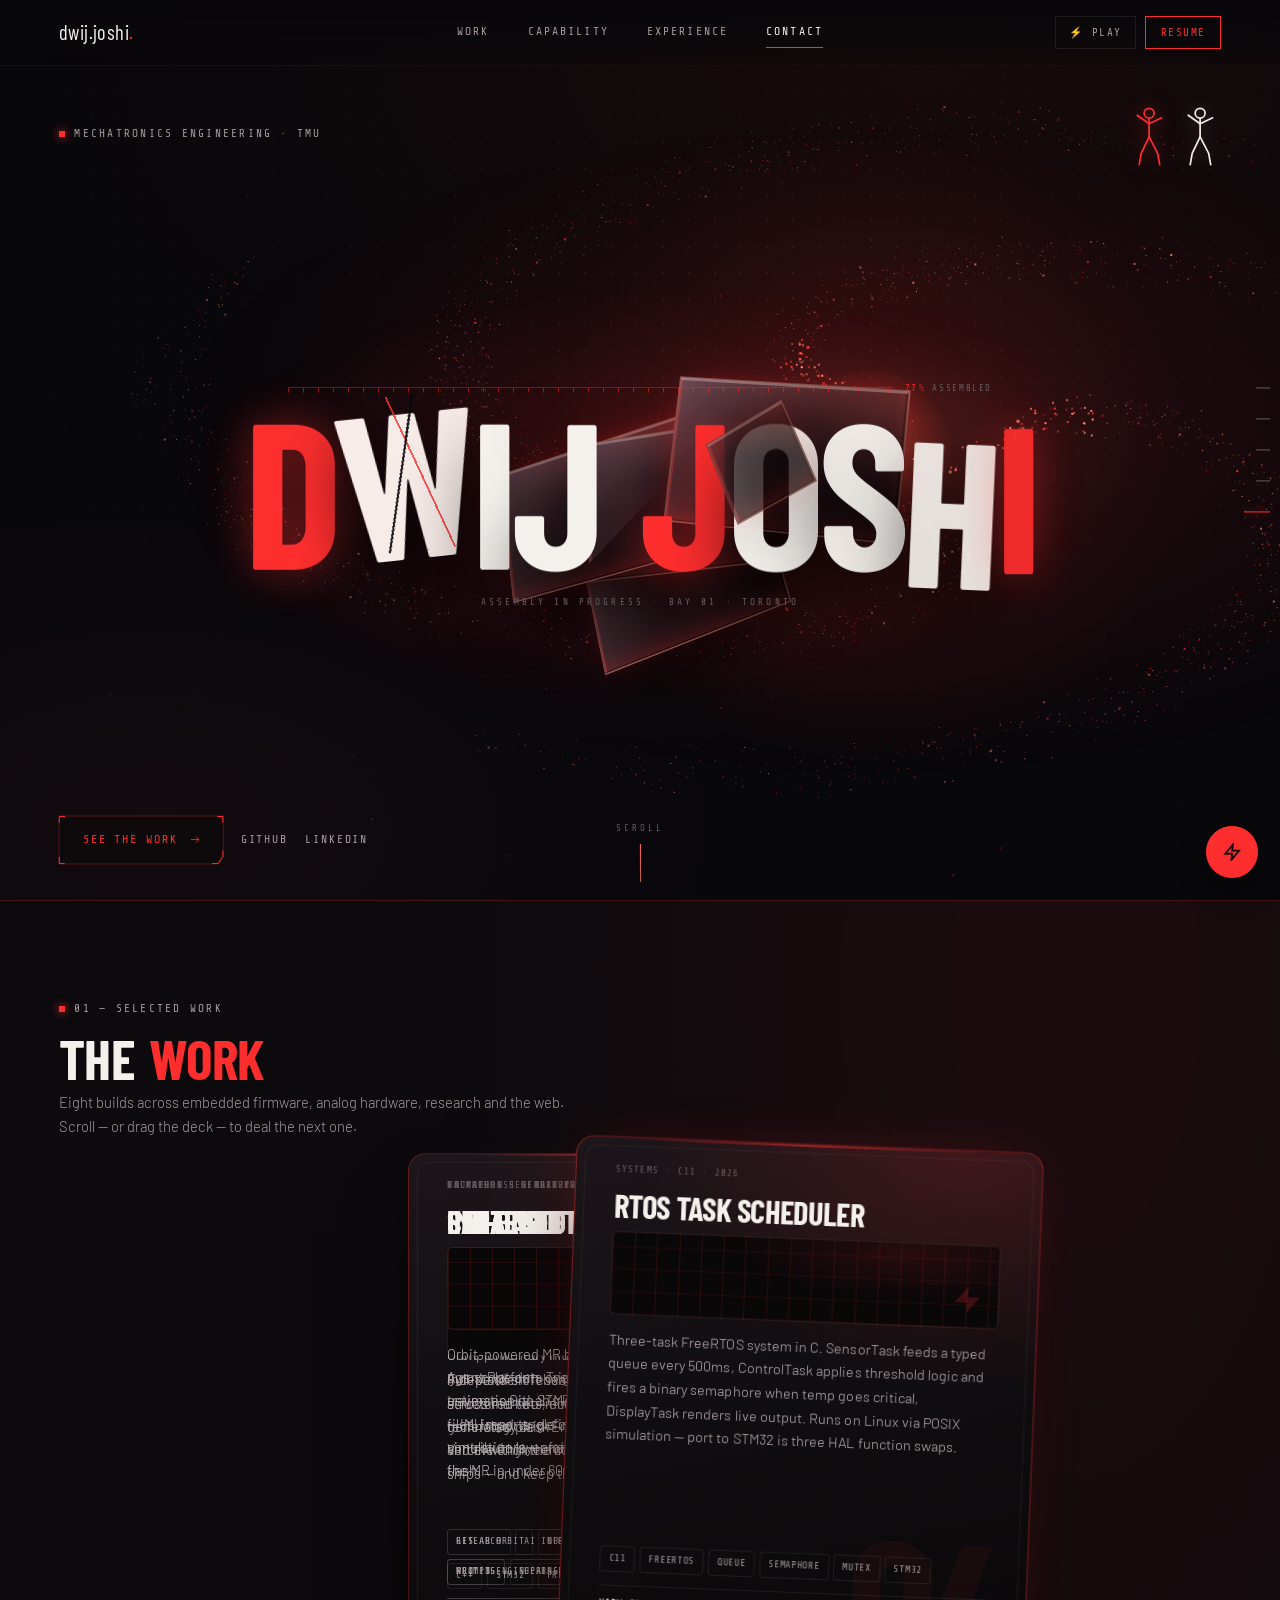
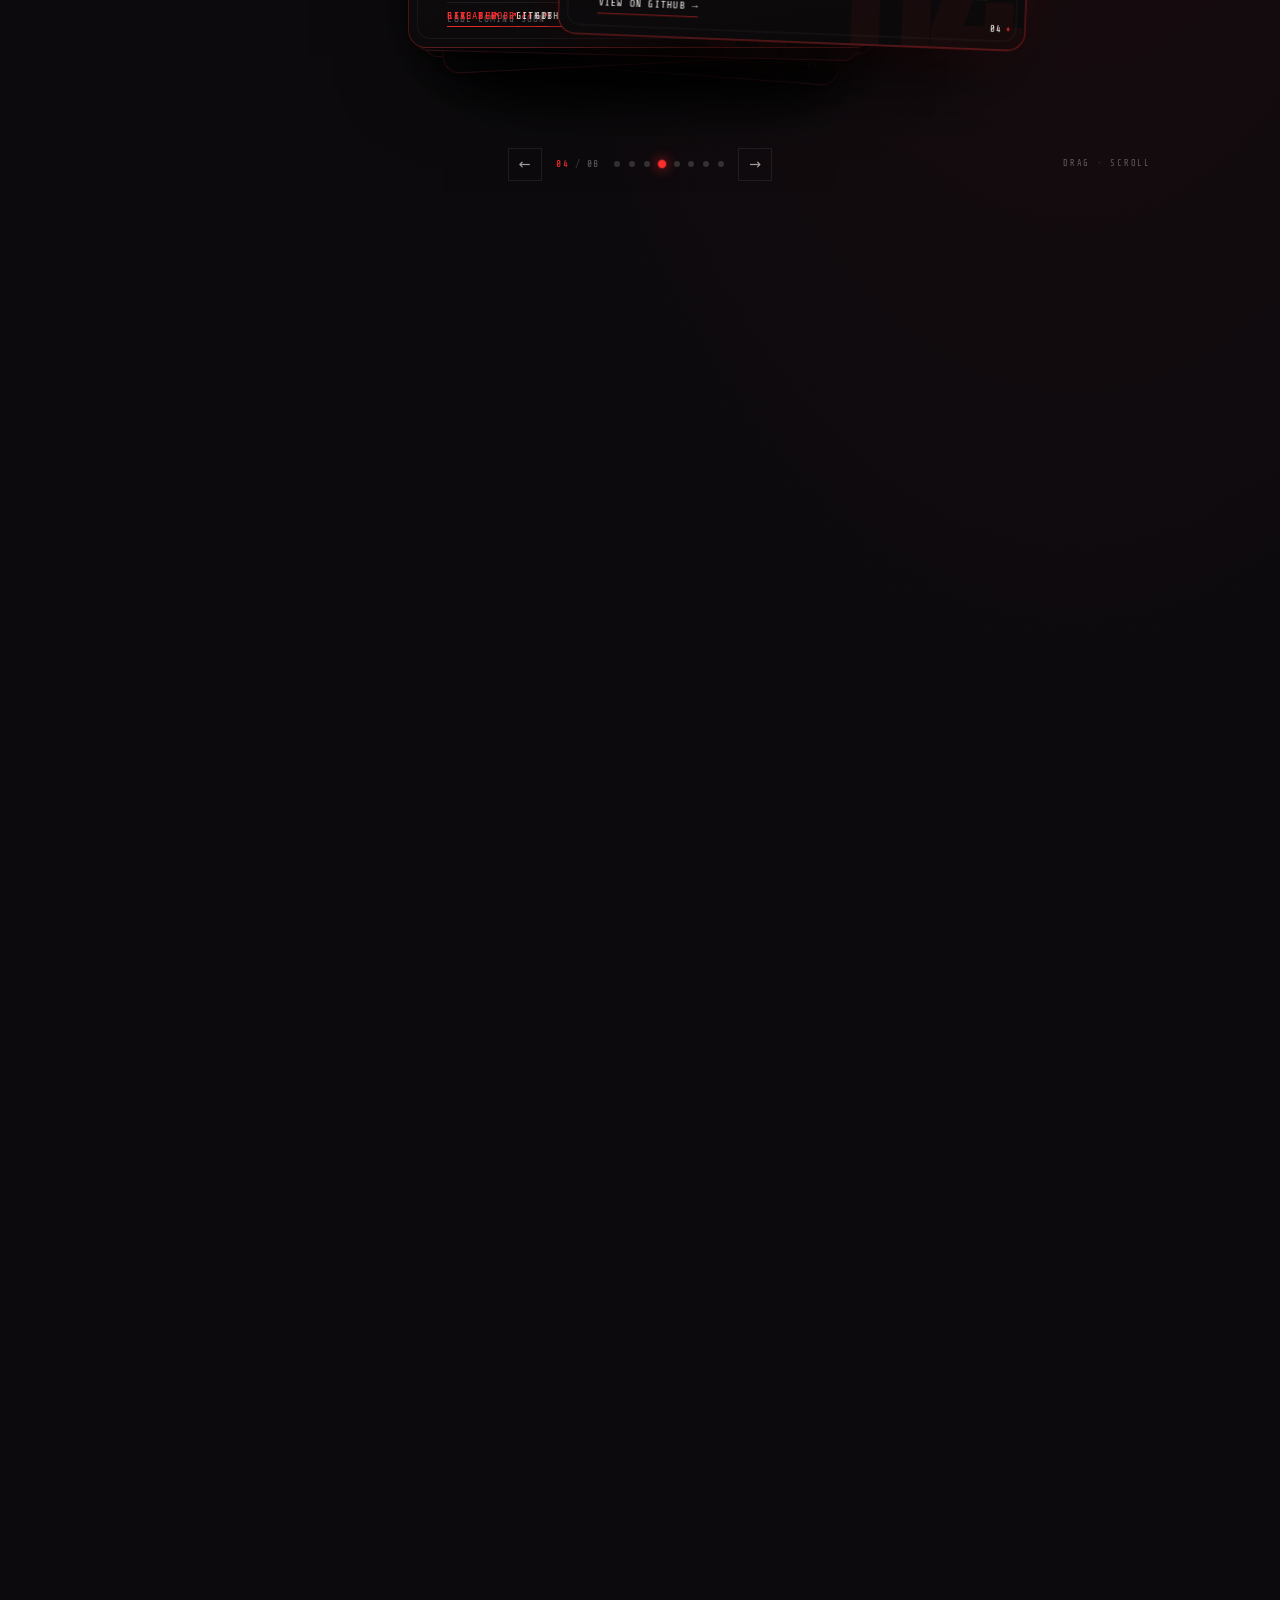
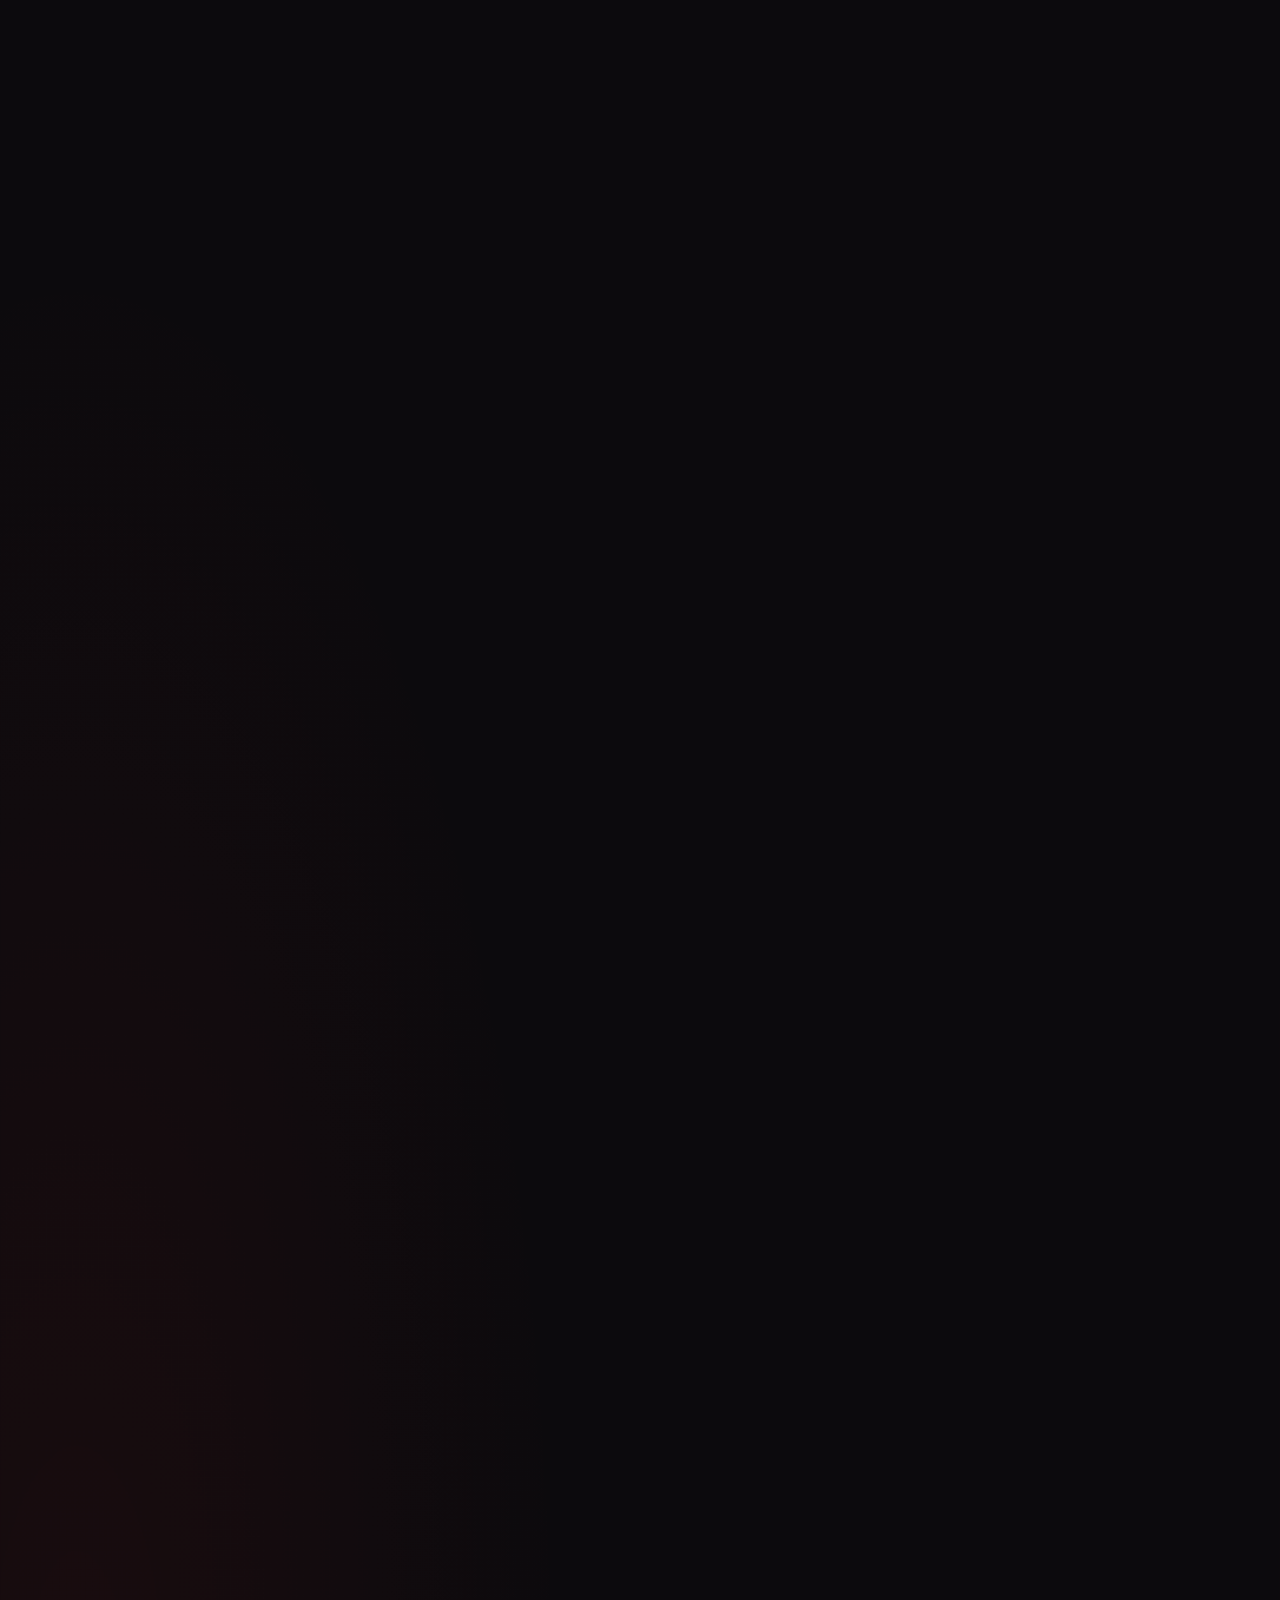
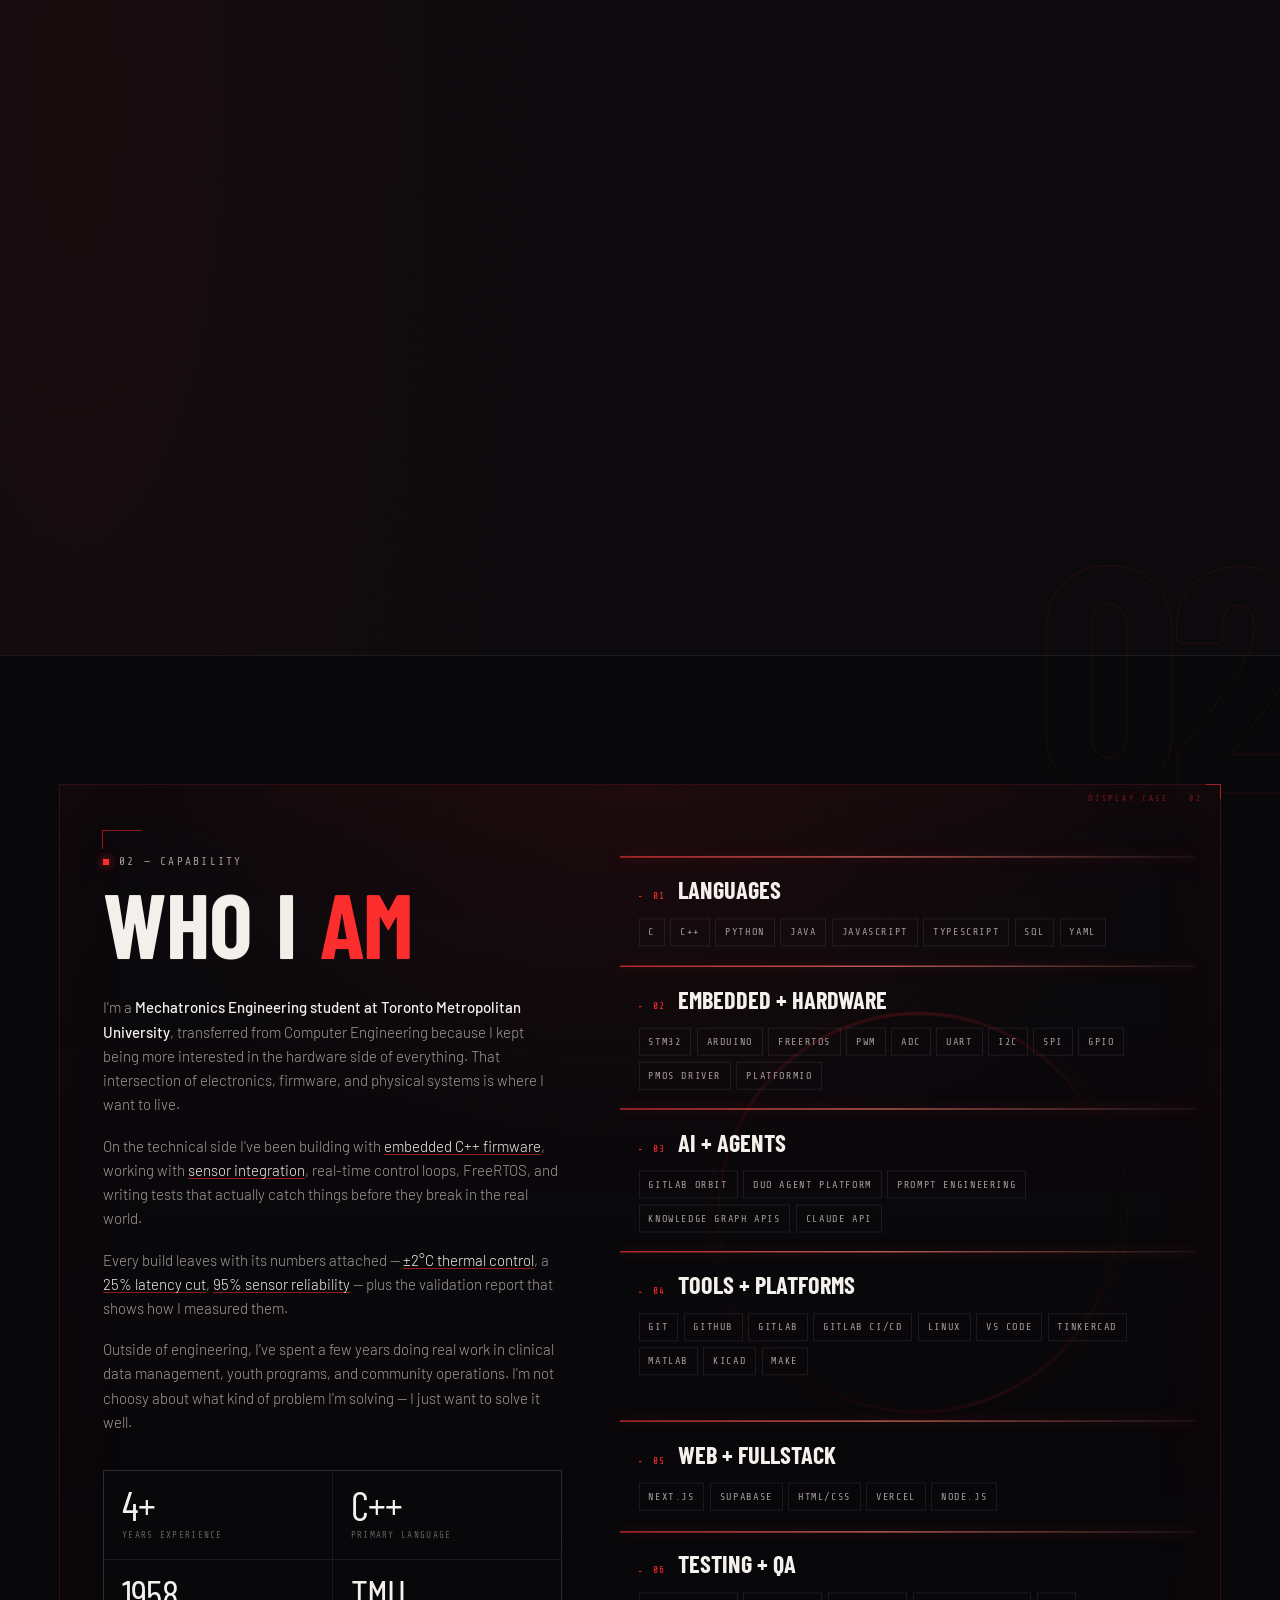
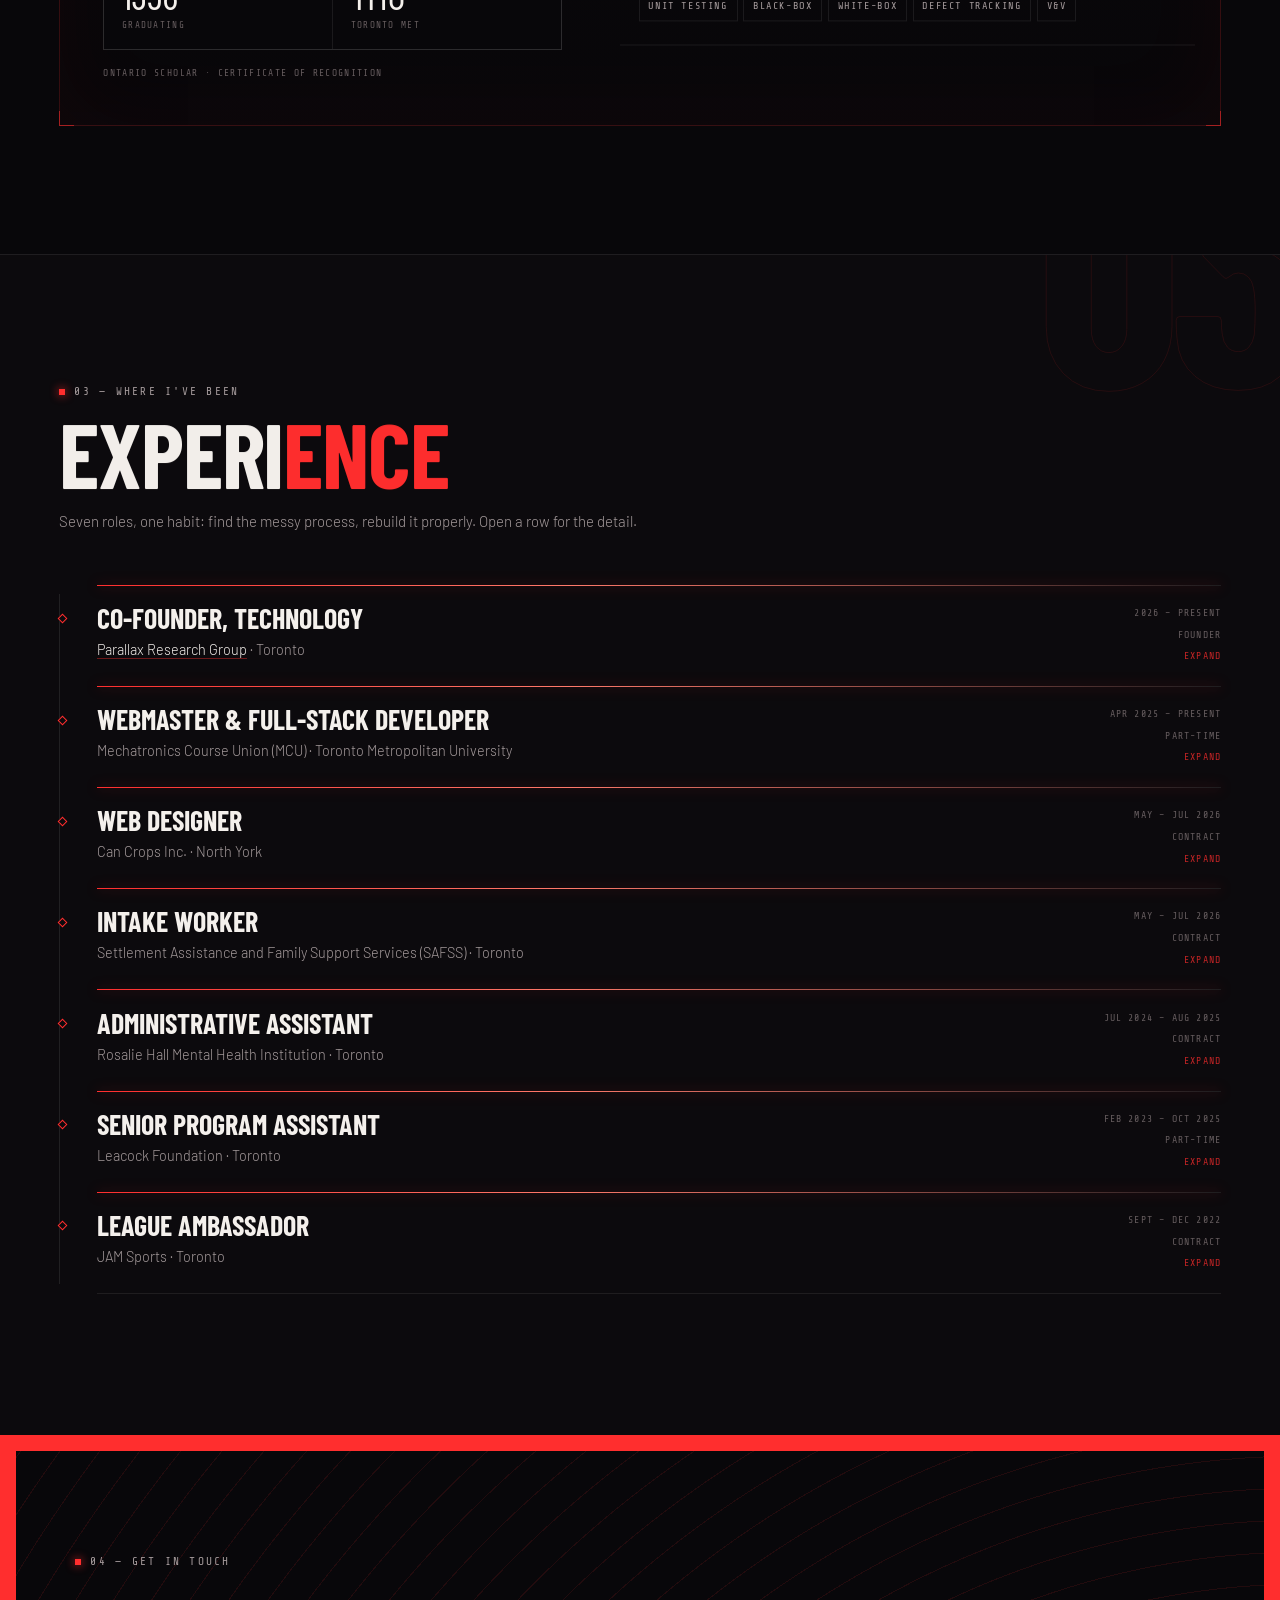
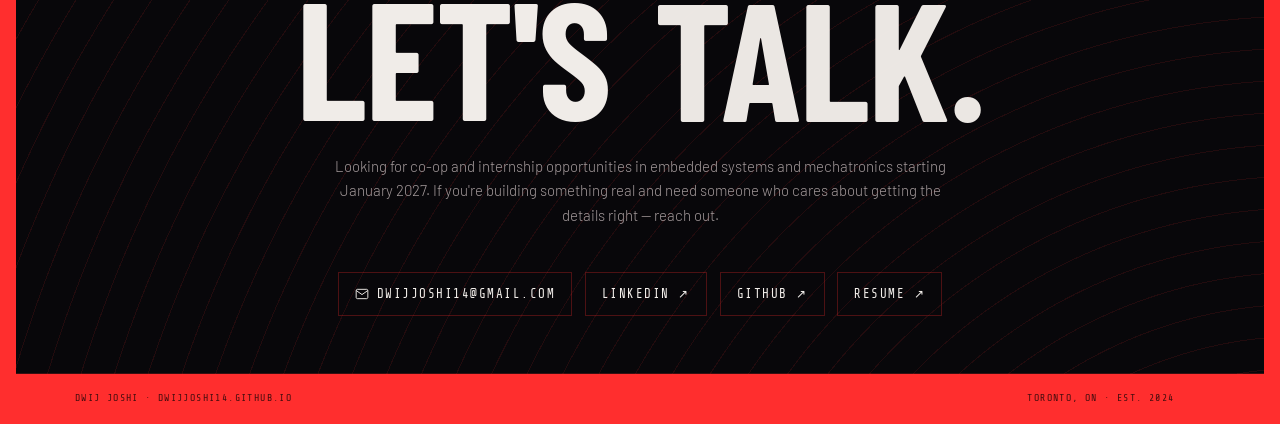
==== commit 8d626361: "Rebuild the hero around the nameplate The landing page is now one composition: the name, huge and ce" ====
--- a/index.html
+++ b/index.html
@@ -23,7 +23,7 @@
   <noscript>
     <style>
       #veil{display:none}
-      .hero-top,.hero-panels,.hero-foot,.hero-lede,.rt-i{opacity:1!important;transform:none!important}
+      .hero-top,.hero-foot,.hero-stamp,.plates,.rt-i{opacity:1!important;transform:none!important}
     </style>
   </noscript>
 </head>
@@ -104,43 +104,46 @@
     <div class="hero-inner" id="heroInner">
       <div class="hero-top">
         <p class="eyebrow"><span class="tick"></span>mechatronics engineering · tmu</p>
-        <p class="hero-id mono">toronto · 43.6532° n</p>
-      </div>
-
-      <div class="hero-mid">
-        <div class="hero-identity" id="heroIdentity">
-          <p class="hero-kicker mono">class of 2029 · open to co-op</p>
-          <div class="rig" aria-hidden="true">
-            <span class="rig-rail"><span class="rig-weld" id="rigWeld"><i></i></span></span>
-            <span class="rig-read"><b id="rigPct">00</b><i>%</i><span class="rig-word"> assembled</span></span>
-          </div>
-          <h1 class="hero-name" id="heroName">dwij joshi</h1>
-          <p class="hero-lede">I build things at the edge of hardware and software, where a bug in your firmware has physical consequences and getting it right actually matters.</p>
-        </div>
-
-        <div class="hero-panels">
-          <div class="panel">
-            <svg class="panel-clamp" viewBox="0 0 46 60" aria-hidden="true"><circle cx="3" cy="30" r="2.6"/><path d="M3 30 20 16"/><circle cx="20" cy="16" r="2.6"/><path d="M20 16 39 30"/><path d="M39 21v18"/><path d="M39 30h6"/></svg>
-            <span class="corner tl"></span><span class="corner tr"></span><span class="corner bl"></span><span class="corner br"></span>
-            <p class="panel-label">currently</p>
-            <dl class="panel-list">
-              <dt>open to co-op</dt>
-              <dd>embedded systems</dd>
-              <dd>mechatronics</dd>
-              <dd><time datetime="2027-01">01 / 2027</time></dd>
-            </dl>
-          </div>
-          <div class="panel">
-            <svg class="panel-clamp" viewBox="0 0 46 60" aria-hidden="true"><circle cx="3" cy="30" r="2.6"/><path d="M3 30 20 16"/><circle cx="20" cy="16" r="2.6"/><path d="M20 16 39 30"/><path d="M39 21v18"/><path d="M39 30h6"/></svg>
-            <span class="corner tl"></span><span class="corner tr"></span><span class="corner bl"></span><span class="corner br"></span>
-            <p class="panel-label">at a glance</p>
-            <dl class="panel-stats">
-              <div><dt>shipped</dt><dd>08</dd></div>
-              <div><dt>cost cut</dt><dd>92<em>%</em></dd></div>
-              <div><dt>accuracy</dt><dd>±2<em>°C</em></dd></div>
-            </dl>
-          </div>
-        </div>
+        <div class="dancers" aria-hidden="true">
+          <svg class="dancer dancer-red" viewBox="0 0 64 100">
+            <g class="dn-body">
+              <circle class="dn-head" cx="32" cy="17" r="7.5" />
+              <path class="dn-spine" d="M32 25v28" />
+              <path class="dn-arm dn-arm-a" d="M32 33 14 20" />
+              <path class="dn-arm dn-arm-b" d="M32 33 51 24" />
+              <path class="dn-leg dn-leg-a" d="M32 53 20 78 17 95" />
+              <path class="dn-leg dn-leg-b" d="M32 53 45 78 48 95" />
+            </g>
+          </svg>
+          <svg class="dancer dancer-white" viewBox="0 0 64 100">
+            <g class="dn-body">
+              <circle class="dn-head" cx="32" cy="17" r="7.5" />
+              <path class="dn-spine" d="M32 25v28" />
+              <path class="dn-arm dn-arm-a" d="M32 33 14 20" />
+              <path class="dn-arm dn-arm-b" d="M32 33 51 24" />
+              <path class="dn-leg dn-leg-a" d="M32 53 20 78 17 95" />
+              <path class="dn-leg dn-leg-b" d="M32 53 45 78 48 95" />
+            </g>
+          </svg>
+        </div>
+      </div>
+
+      <div class="hero-stage" id="heroIdentity">
+        <div class="plates" aria-hidden="true">
+          <span class="plate p1"></span>
+          <span class="plate p2"></span>
+          <span class="plate p3"></span>
+          <span class="plate p4"></span>
+        </div>
+
+        <div class="rig" aria-hidden="true">
+          <span class="rig-rail"><span class="rig-weld" id="rigWeld"><i></i></span></span>
+          <span class="rig-read"><b id="rigPct">00</b><i>%</i><span class="rig-word"> assembled</span></span>
+        </div>
+
+        <h1 class="hero-name" id="heroName">dwij joshi</h1>
+        <span class="plate plate-front" aria-hidden="true"></span>
+        <p class="hero-stamp mono" aria-hidden="true">assembly in progress · bay 01 · toronto</p>
       </div>
 
       <div class="hero-foot">
@@ -157,10 +160,6 @@
           </a>
           <a href="https://github.com/dwijjoshi14" target="_blank" rel="noopener" class="link-btn magnetic">github</a>
           <a href="https://linkedin.com/in/dwij-joshi-14-tron" target="_blank" rel="noopener" class="link-btn magnetic">linkedin</a>
-        </div>
-        <div class="hero-social">
-          <a href="mailto:dwijjoshi14@gmail.com">email</a>
-          <a href="Dwij_Joshi_Resume_Technical.pdf" target="_blank" rel="noopener">resume</a>
         </div>
       </div>
 
--- a/style.css
+++ b/style.css
@@ -299,23 +299,30 @@
 .hero-top{display:flex;align-items:center;justify-content:space-between;gap:1rem}
 .hero-id{color:var(--t3)}
 
-.hero-mid{
-  display:grid;grid-template-columns:minmax(0,1fr) minmax(14rem,18.5rem);
-  align-items:center;gap:clamp(1.5rem,4vw,4rem);
-}
-.hero-identity{min-width:0}
-.hero-kicker{margin-bottom:clamp(.6rem,1.6vh,1.2rem);color:var(--t2)}
+/* the nameplate is still on the jig — everything happens on this stage */
+.hero-stage{
+  position:relative;min-width:0;
+  display:flex;flex-direction:column;align-items:center;justify-content:center;
+  perspective:1150px;perspective-origin:50% 48%;
+}
+.hero-stage::before{
+  content:"";position:absolute;left:50%;top:50%;z-index:0;
+  width:min(125%,76rem);aspect-ratio:2.15/1;
+  transform:translate(-50%,-50%);pointer-events:none;
+  background:radial-gradient(50% 50% at 50% 50%,rgba(255,46,46,.18),rgba(255,46,46,.05) 46%,rgba(255,46,46,0) 74%);
+}
 .hero-name{
-  font-size:clamp(3.8rem,13vw,11.2rem);
-  line-height:.8;letter-spacing:-.03em;
-  display:flex;flex-wrap:wrap;column-gap:.22em;
-}
-.hero-name{position:relative}
+  position:relative;z-index:2;
+  font-size:clamp(3.4rem,16.2vw,14.2rem);
+  line-height:.82;letter-spacing:-.035em;
+  display:flex;flex-wrap:wrap;justify-content:center;column-gap:.2em;
+  text-shadow:0 28px 70px rgba(0,0,0,.8);
+}
 
 /* ── the nameplate is still on the jig ─────────────────────────── */
 .rig{
-  position:relative;display:flex;align-items:flex-end;gap:.7rem;
-  max-width:min(44rem,92%,var(--rig-w,44rem));height:1.2rem;
+  position:relative;z-index:2;display:flex;align-items:flex-end;gap:.7rem;
+  width:100%;max-width:min(44rem,94%,var(--rig-w,44rem));height:1.2rem;
   margin:0 0 clamp(.3rem,1vh,.65rem);
   opacity:0;transform:translateY(6px);
   transition:opacity .8s var(--ease) .15s,transform .9s var(--plate) .15s;
@@ -351,67 +358,94 @@
 .rig-read b{color:var(--red);font-weight:400;font-variant-numeric:tabular-nums;margin-right:.1em}
 .rig-read i{font-style:normal;color:var(--red);opacity:.55;margin-left:.05em}
 
-/* three blocks already welded in */
+/* three blocks welded in; two more never made it onto the jig */
+.hero-name .rt-u{position:relative}
 .hero-name .rt-i.is-block{color:var(--red);text-shadow:0 0 46px rgba(255,46,46,.45)}
-
-/* little gantry arms clamping the hero cards */
-.panel-clamp{
-  position:absolute;left:-46px;top:50%;width:46px;height:60px;overflow:visible;
-  transform:translateY(-50%);
-  fill:none;stroke:rgba(255,46,46,.6);stroke-width:1;
-  filter:drop-shadow(0 0 6px rgba(255,46,46,.28));
-  opacity:0;pointer-events:none;
-  transition:opacity 1s var(--ease) .9s;
-  animation:clampIdle 9s ease-in-out infinite;
-}
-.panel-clamp circle{fill:#0b090c;stroke:rgba(255,46,46,.8)}
-body.is-entered .panel-clamp{opacity:.8}
-@keyframes clampIdle{
-  0%,100%{transform:translateY(-50%) rotate(0deg)}
-  50%{transform:translateY(-50%) rotate(1.4deg)}
-}
+.hero-name .rt-u.is-broken{transform:translateY(-.05em) rotate(-6deg)}
+.hero-name .rt-u.is-broken .rt-i{color:#f7ece8;opacity:.9}
+.hero-name .rt-u.is-broken::after{
+  content:"";position:absolute;inset:.02em .1em .05em .13em;z-index:3;pointer-events:none;
+  background:
+    linear-gradient(104deg,transparent 0 44.6%,rgba(9,6,8,.96) 44.6% 46.4%,transparent 46.4%),
+    linear-gradient(71deg,transparent 0 59%,rgba(255,46,46,.85) 59% 60.4%,transparent 60.4%);
+  opacity:.95;
+}
+.hero-name .rt-u.is-gap{transform:translateY(.07em) rotate(2.5deg)}
+.hero-name .rt-u.is-gap .rt-i{opacity:.48;}
+
+/* the plating going on behind — and one blade already across the face */
+.plates{
+  position:absolute;inset:0;z-index:1;pointer-events:none;
+  transform-style:preserve-3d;
+  opacity:0;transition:opacity 1.6s var(--ease) .35s;
+}
+body.is-entered .plates{opacity:1}
+.plate{
+  position:absolute;left:50%;top:50%;
+  width:clamp(8.5rem,19vw,16rem);aspect-ratio:1.55;
+  background:linear-gradient(152deg,#5a3640 0%,#2a161c 38%,#120a0d 100%);
+  border:1px solid rgba(255,138,116,.45);
+  box-shadow:
+    0 40px 80px -30px rgba(0,0,0,.95),
+    0 0 34px -8px rgba(255,46,46,.3),
+    inset 0 1px 0 rgba(255,255,255,.16),
+    inset 0 -20px 44px -26px rgba(255,46,46,.5);
+  animation:plateGlow 13s ease-in-out infinite;
+}
+.plate::before{
+  content:"";position:absolute;inset:0;pointer-events:none;
+  border:1px solid rgba(255,180,160,.2);
+  box-shadow:
+    inset 0 2px 0 rgba(255,255,255,.28),
+    inset 0 -1px 0 rgba(0,0,0,.85),
+    inset 2px 0 0 rgba(255,46,46,.3),
+    inset -2px 0 0 rgba(0,0,0,.6);
+}
+.plate::after{
+  content:"";position:absolute;inset:0;pointer-events:none;
+  background:
+    linear-gradient(206deg,rgba(255,86,66,.3) 0%,rgba(255,46,46,0) 46%),
+    linear-gradient(100deg,rgba(255,255,255,.1) 0%,rgba(255,255,255,0) 40%);
+  mix-blend-mode:screen;
+}
+.plate.p1{transform:translate(-96%,-62%) rotateX(17deg) rotateY(-26deg) rotateZ(-9deg) translateZ(-150px)}
+.plate.p2{transform:translate(-42%,-56%) rotateX(11deg) rotateY(-21deg) rotateZ(-4deg) translateZ(-95px);animation-delay:-3.4s}
+.plate.p3{transform:translate(-74%,-24%) rotateX(19deg) rotateY(-31deg) rotateZ(-14deg) translateZ(-200px);animation-delay:-6.8s}
+.plate.p4{transform:translate(6%,-76%) rotateX(7deg) rotateY(-17deg) rotateZ(7deg) translateZ(-45px);animation-delay:-10s}
+/* the front blade sits over the word, not behind it */
+.hero-stage > .plate-front{
+  position:absolute;left:50%;top:50%;z-index:3;
+  width:clamp(3.8rem,7.4vw,6.2rem);aspect-ratio:1.02;
+  background:linear-gradient(148deg,#28131a 0%,#0e080a 56%,#040304 100%);
+  border-color:rgba(255,130,110,.4);
+  transform:translate(76%,-82%) rotateX(9deg) rotateY(-33deg) rotateZ(-23deg);
+  opacity:0;transition:opacity 1.8s var(--ease) .6s;
+  pointer-events:none;
+}
+body.is-entered .hero-stage > .plate-front{opacity:.78}
+@keyframes plateGlow{
+  0%,100%{filter:brightness(.94)}
+  50%{filter:brightness(1.18)}
+}
+
+/* under the word: the bay stamp */
+.hero-stamp{
+  position:relative;z-index:4;
+  margin-top:clamp(.9rem,2.6vh,1.7rem);
+  font-size:.58rem;letter-spacing:.34em;text-transform:uppercase;color:var(--t3);
+  text-align:center;opacity:0;transform:translateY(5px);
+  transition:opacity 1s var(--ease) 1.05s,transform 1.1s var(--plate) 1.05s;
+}
+body.is-entered .hero-stamp{opacity:1;transform:none}
+
 @media (max-width:1200px){.rig-word{display:none}}
 @media (max-width:760px){.rig-read{display:none}}
-@media (max-width:900px){.panel-clamp{display:none}}
-
-.panel-stats dd em{font-style:normal;color:var(--red);font-size:.64em;letter-spacing:0;margin-left:.03em}
-.hero-lede{
-  max-width:33rem;margin-top:clamp(1rem,2.4vh,1.6rem);
-  color:var(--t2);font-weight:300;line-height:1.62;
-  font-size:clamp(.98rem,1.12vw,1.1rem);
-}
-
-.hero-panels{display:flex;flex-direction:column;gap:clamp(.9rem,2vh,1.4rem)}
-.panel{
-  position:relative;padding:1rem 1.1rem 1.05rem;
-  background:linear-gradient(180deg,rgba(11,9,12,.92),rgba(9,7,10,.78));
-  backdrop-filter:blur(9px);
-  -webkit-backdrop-filter:blur(9px);
-  border:1px solid var(--line-soft);
-}
-.panel::before{
-  content:"";position:absolute;inset:0;
-  background:radial-gradient(90% 70% at 100% 0%,rgba(255,46,46,.07),transparent 65%);
-  pointer-events:none;
-}
+
 .corner{position:absolute;width:.55rem;height:.55rem;border:1px solid var(--red);opacity:.75}
 .corner.tl{top:-1px;left:-1px;border-right:0;border-bottom:0}
 .corner.tr{top:-1px;right:-1px;border-left:0;border-bottom:0}
 .corner.bl{bottom:-1px;left:-1px;border-right:0;border-top:0}
 .corner.br{bottom:-1px;right:-1px;border-left:0;border-top:0}
-.panel-label{
-  font-family:var(--mono);font-size:.62rem;letter-spacing:.22em;text-transform:uppercase;
-  color:var(--red);margin-bottom:.75rem;
-}
-.panel-list,.panel-stats{font-family:var(--mono);font-size:.68rem;letter-spacing:.1em;text-transform:uppercase;line-height:1.5}
-.panel-list dt{color:var(--t1);font-weight:400;letter-spacing:.12em}
-.panel-list dd{color:var(--t3)}
-.panel-stats{display:grid;grid-template-columns:repeat(3,1fr);gap:.5rem}
-.panel-stats dt{color:var(--t3);font-size:.56rem;letter-spacing:.1em;white-space:nowrap}
-.panel-stats dd{
-  font-family:var(--disp);font-size:1.65rem;line-height:.85;color:var(--t1);
-  letter-spacing:-.02em;margin-top:.2rem;
-}
 
 .hero-foot{display:flex;align-items:flex-end;justify-content:space-between;gap:1.5rem}
 .hero-actions{display:flex;align-items:center;flex-wrap:wrap;gap:.7rem 1.1rem}
@@ -440,8 +474,28 @@
 .link-btn::after{content:"";position:absolute;left:0;right:0;bottom:.35rem;height:1px;background:var(--red);transform:scaleX(0);transform-origin:left;transition:transform .4s var(--plate)}
 .link-btn:hover{color:var(--t1)}
 .link-btn:hover::after{transform:scaleX(1)}
-.hero-social{display:flex;gap:1.4rem;padding-right:1.8rem;font-family:var(--mono);font-size:.66rem;letter-spacing:.16em;text-transform:uppercase;color:var(--t3)}
-.hero-social a:hover{color:var(--red)}
+/* two figures keeping the floor warm in the corner */
+.dancers{display:flex;align-items:flex-end;gap:.55rem;padding-top:.2rem}
+.dancer{
+  width:clamp(2.5rem,3.3vw,3.5rem);height:auto;overflow:visible;
+  fill:none;stroke-width:2.6;stroke-linecap:round;stroke-linejoin:round;
+  transform-origin:50% 100%;
+}
+.dancer-red{stroke:var(--red);filter:drop-shadow(0 0 9px rgba(255,46,46,.5))}
+.dancer-white{stroke:#f3ede7;filter:drop-shadow(0 0 9px rgba(255,255,255,.22))}
+.dn-body{transform-box:view-box;transform-origin:32px 96px;animation:danceBody 1.12s ease-in-out infinite}
+.dn-arm,.dn-leg{transform-box:fill-box}
+.dn-arm-a{transform-origin:100% 100%;animation:swingA 1.12s ease-in-out infinite}
+.dn-arm-b{transform-origin:0% 100%;animation:swingB 1.12s ease-in-out infinite}
+.dn-leg-a{transform-origin:100% 0%;animation:stepA 1.12s ease-in-out infinite}
+.dn-leg-b{transform-origin:0% 0%;animation:stepB 1.12s ease-in-out infinite}
+.dancer-white .dn-body{animation-delay:-.34s;animation-duration:1.26s}
+.dancer-white .dn-arm,.dancer-white .dn-leg{animation-delay:-.34s;animation-duration:1.26s}
+@keyframes danceBody{0%,100%{transform:translateY(0) rotate(-2.2deg)}50%{transform:translateY(-4px) rotate(2.4deg)}}
+@keyframes swingA{0%,100%{transform:rotate(-17deg)}50%{transform:rotate(18deg)}}
+@keyframes swingB{0%,100%{transform:rotate(20deg)}50%{transform:rotate(-13deg)}}
+@keyframes stepA{0%,100%{transform:rotate(10deg)}50%{transform:rotate(-11deg)}}
+@keyframes stepB{0%,100%{transform:rotate(-10deg)}50%{transform:rotate(13deg)}}
 
 .scroll-cue{
   position:absolute;left:50%;bottom:clamp(.6rem,2vh,1.2rem);transform:translateX(-50%);
@@ -453,9 +507,8 @@
 @keyframes cue{0%{transform:translateY(-100%)}60%,100%{transform:translateY(100%)}}
 
 /* entrance gate */
-.hero-top,.hero-panels,.hero-foot{opacity:0;transform:translateY(1.1rem);transition:opacity 1s var(--ease),transform 1.2s var(--plate)}
+.hero-top,.hero-foot{opacity:0;transform:translateY(1.1rem);transition:opacity 1s var(--ease),transform 1.2s var(--plate)}
 body.is-entered .hero-top{opacity:1;transform:none;transition-delay:.1s}
-body.is-entered .hero-panels{opacity:1;transform:none;transition-delay:.55s}
 body.is-entered .hero-foot{opacity:1;transform:none;transition-delay:.85s}
 
 /* ==================================================================
@@ -1091,7 +1144,7 @@
 ================================================================== */
 @media (max-width:1180px){
   .rail{display:none}
-  .hero-mid{grid-template-columns:minmax(0,1fr) minmax(13rem,16rem)}
+  .hero-name{font-size:clamp(3.2rem,14.6vw,11rem)}
 }
 
 @media (max-width:900px){
@@ -1105,13 +1158,10 @@
   .mast-right .ghost-btn{display:none}
   .burger{display:block}
   .hero{min-height:36rem}
-  .hero-mid{grid-template-columns:1fr;align-content:start;gap:1.4rem;padding-top:.4rem}
-  .hero-panels{flex-direction:row;flex-wrap:wrap;gap:.75rem}
-  .panel{flex:1 1 11rem}
-  .hero-foot{flex-direction:column;align-items:flex-start;gap:.9rem;padding-right:4.2rem}
-  .hero-social{display:none}
+  .hero-name{font-size:clamp(3rem,16.6vw,8.6rem)}
+  .hero-foot{flex-direction:column;align-items:flex-start;gap:1.1rem;padding-right:4.2rem}
+  .dancers{padding:0;align-self:flex-end;margin-top:-.3rem}
   .scroll-cue{display:none}
-  .hero-lede{max-width:30rem}
 
   .cap-grid{grid-template-columns:1fr;gap:2.2rem}
   .cap-left{position:static}
@@ -1132,13 +1182,17 @@
 }
 
 @media (max-width:640px){
-  .hero-name{font-size:clamp(3.4rem,15.5vw,5.6rem)}
+  .hero-name{font-size:clamp(2.55rem,17.6vw,4.8rem);line-height:.86}
   .hero-top{flex-direction:column;align-items:flex-start;gap:.4rem}
   .hero-id{font-size:.58rem}
   .hero-actions{gap:.55rem .7rem}
   .cta{height:2.7rem;padding:0 .9rem}
-  .panel{padding:.85rem .9rem}
-  .panel-stats dd{font-size:1.35rem}
+  .hero-stamp{font-size:.48rem;letter-spacing:.2em}
+  .dancer{width:2.3rem}
+  .plate{width:9rem}
+  .plate.p1,.plate.p4{display:none}
+  .plate.p2{transform:translate(-58%,-52%) rotateX(12deg) rotateY(-22deg) rotateZ(-8deg)}
+  .plate.p3{transform:translate(-24%,-64%) rotateX(14deg) rotateY(-26deg) rotateZ(-13deg)}
   .tl-head{grid-template-columns:1fr;gap:.5rem}
   .tl-meta{flex-direction:row;flex-wrap:wrap;align-items:center;gap:.5rem 1rem;text-align:left}
   .tl-entry::before{top:1.55rem}
@@ -1157,18 +1211,18 @@
 @media (max-height:560px) and (min-width:901px){
   .hero-name{font-size:clamp(3rem,10vh,5.5rem)}
   .hero-inner{padding-top:4.6rem;padding-bottom:1rem}
-  .panel-list dd:nth-child(3){display:none}
+  .hero-stamp{display:none}
 }
 
 @media (prefers-reduced-motion:reduce){
   *,*::before,*::after{animation-duration:.001ms!important;animation-iteration-count:1!important;transition-duration:.001ms!important;scroll-behavior:auto!important}
   .rt-i{opacity:1!important;transform:none!important}
   .deck-card,.work-head,.cap-copy,.sk-group,.exp-head,.contact-sub,.contact-links,.tl-entry,.tl-body li{opacity:1!important;transform:none!important}
-  .rig-weld,.panel-clamp,.motes,.sec-ghost{display:none}
+  .rig-weld,.motes,.sec-ghost{display:none}
   .case-shine::before,.tl-node::after{animation:none!important}
   .sk-group::after,.tl-entry::after{width:100%!important;transition:none!important}
   .sk-tags li,.cap-right::before,.cap-right::after{animation:none!important}
   .scene-layer{display:none}
-  .hero-top,.hero-panels,.hero-foot{opacity:1!important;transform:none!important}
-}
-
+  .hero-top,.hero-foot,.plates,.hero-stamp{opacity:1!important;transform:none!important}
+}
+
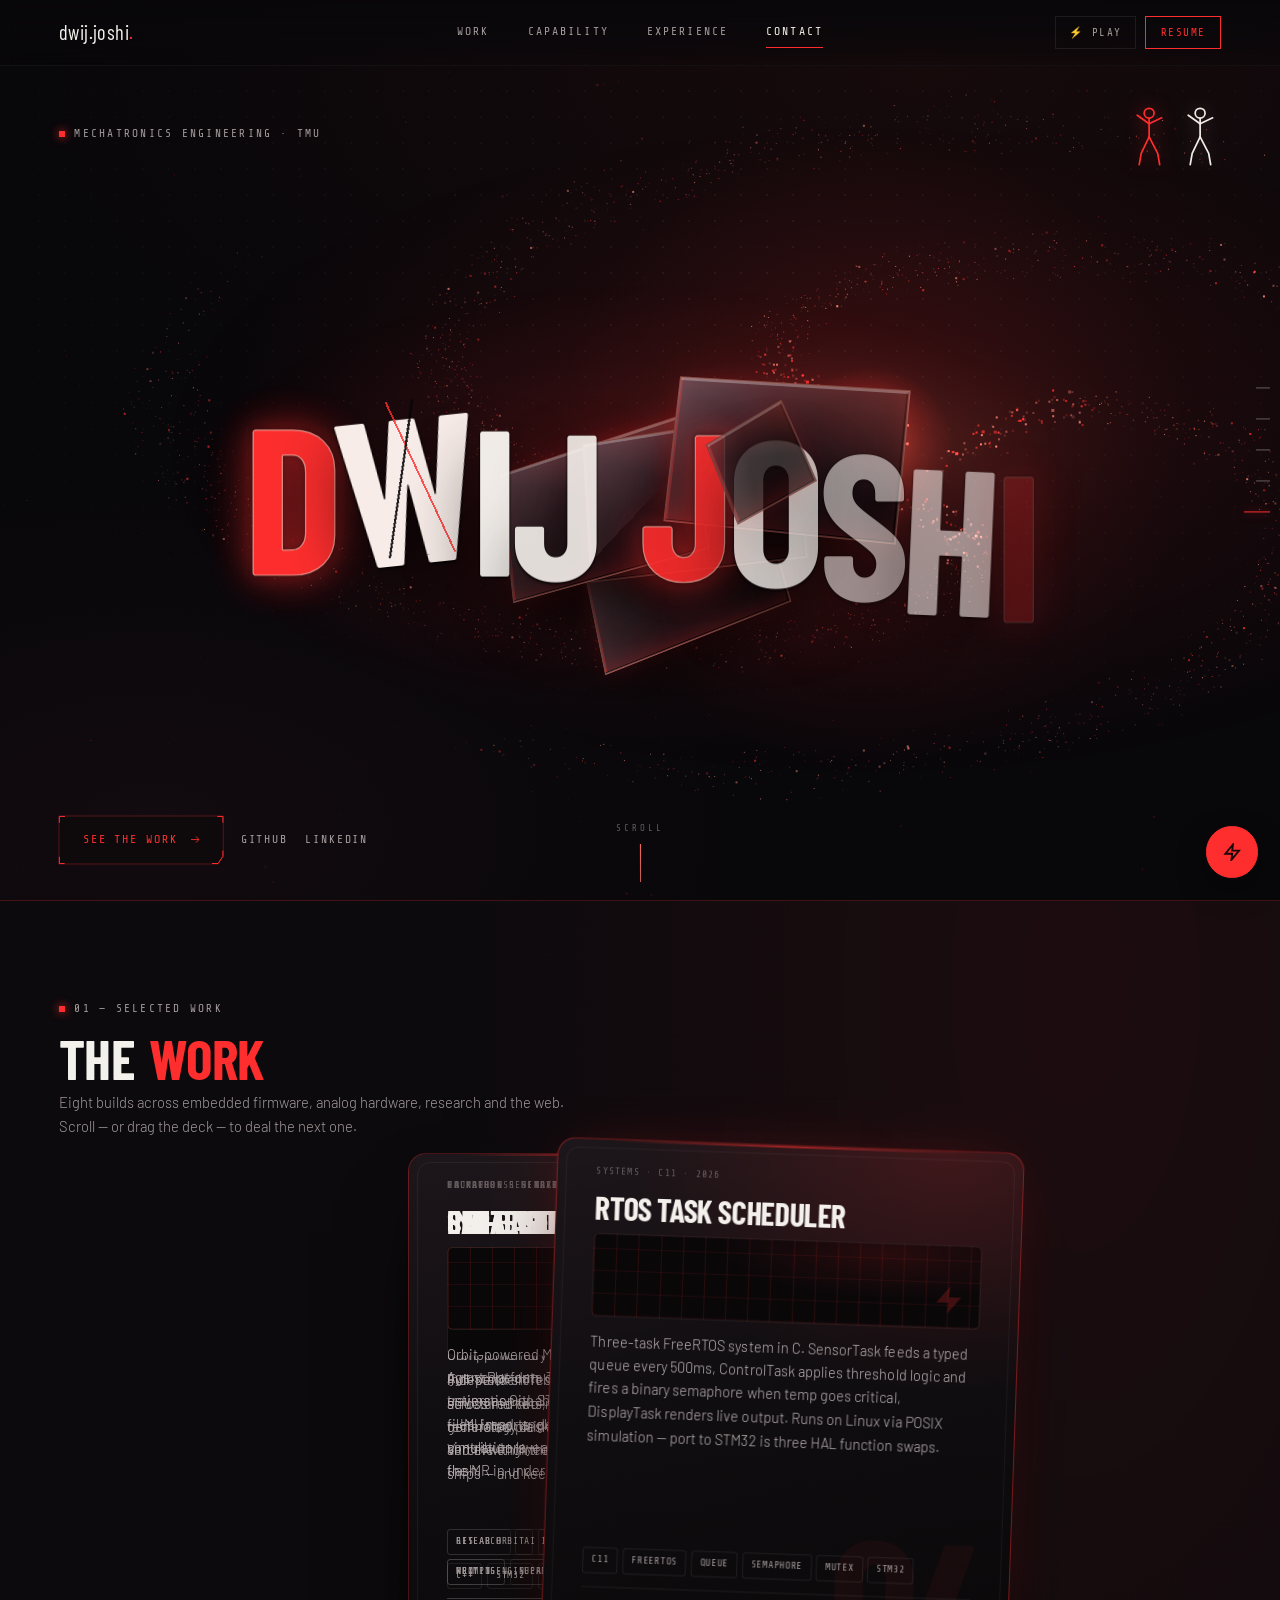
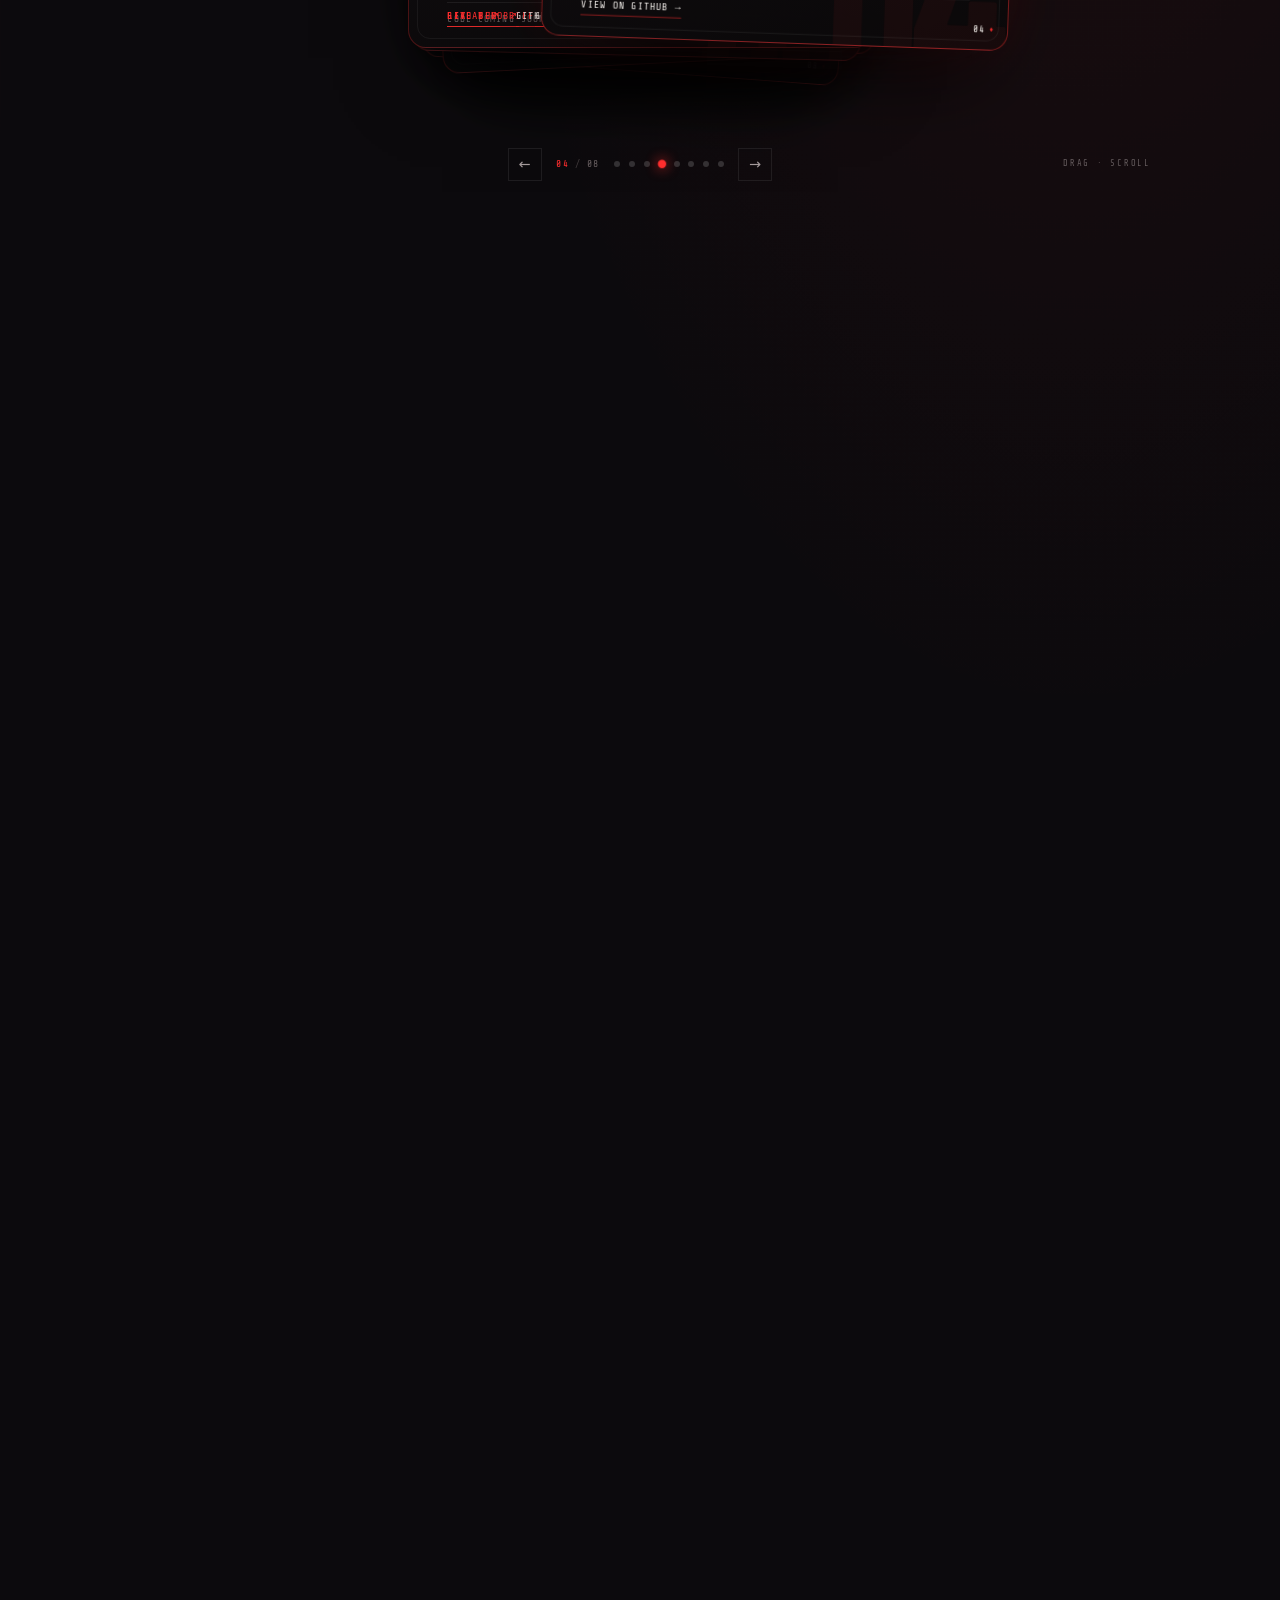
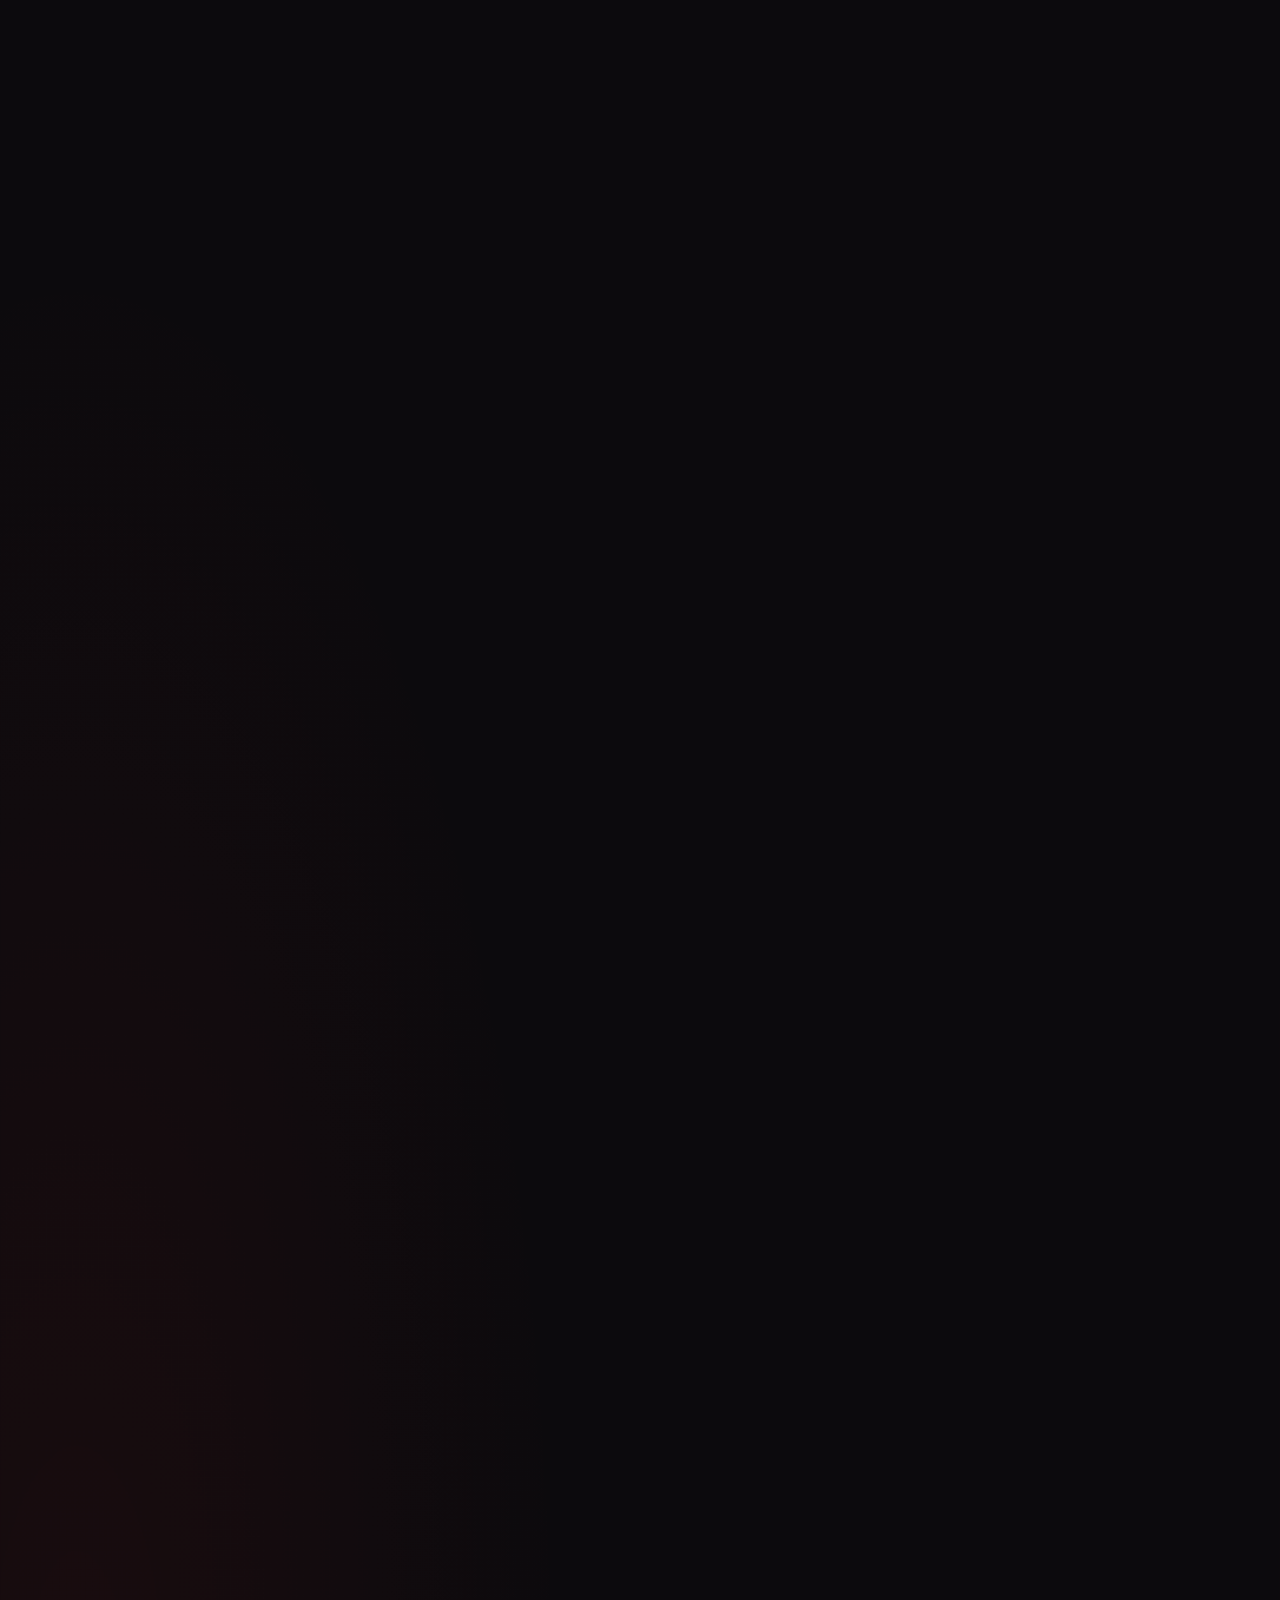
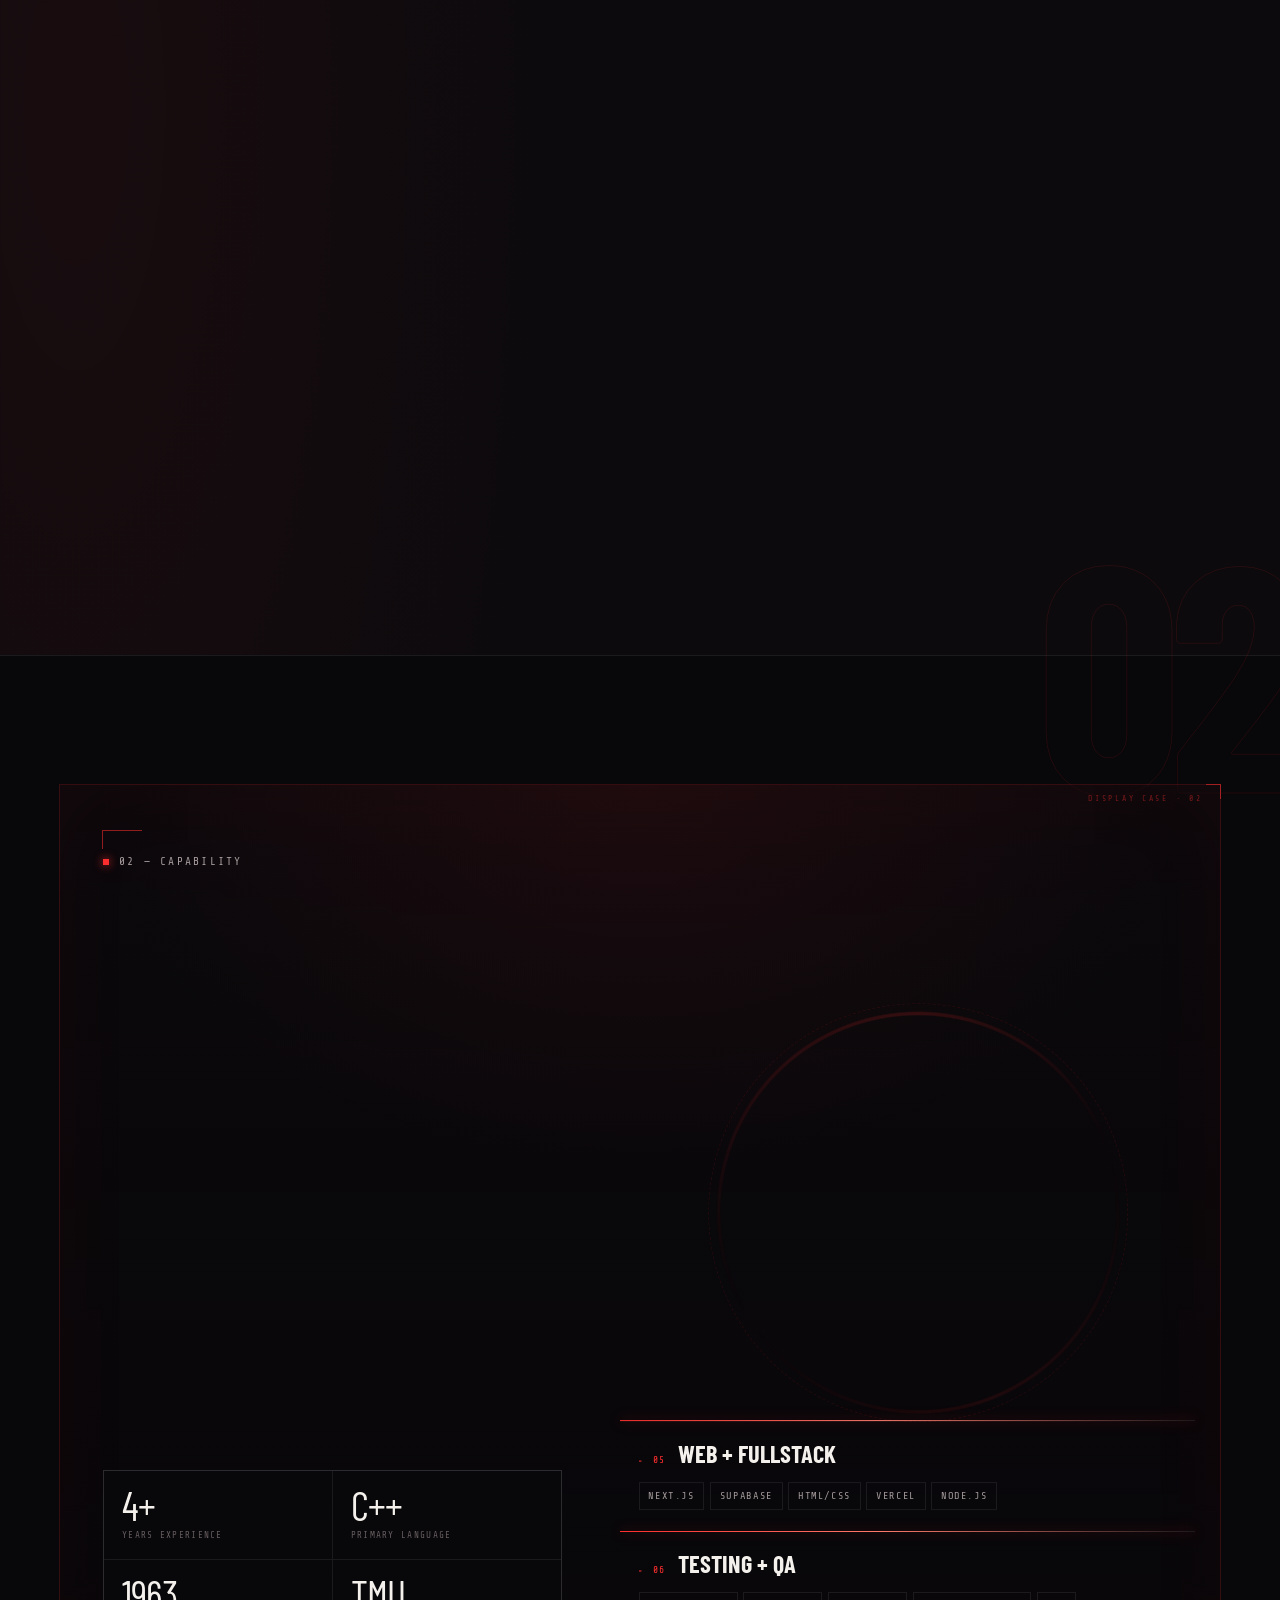
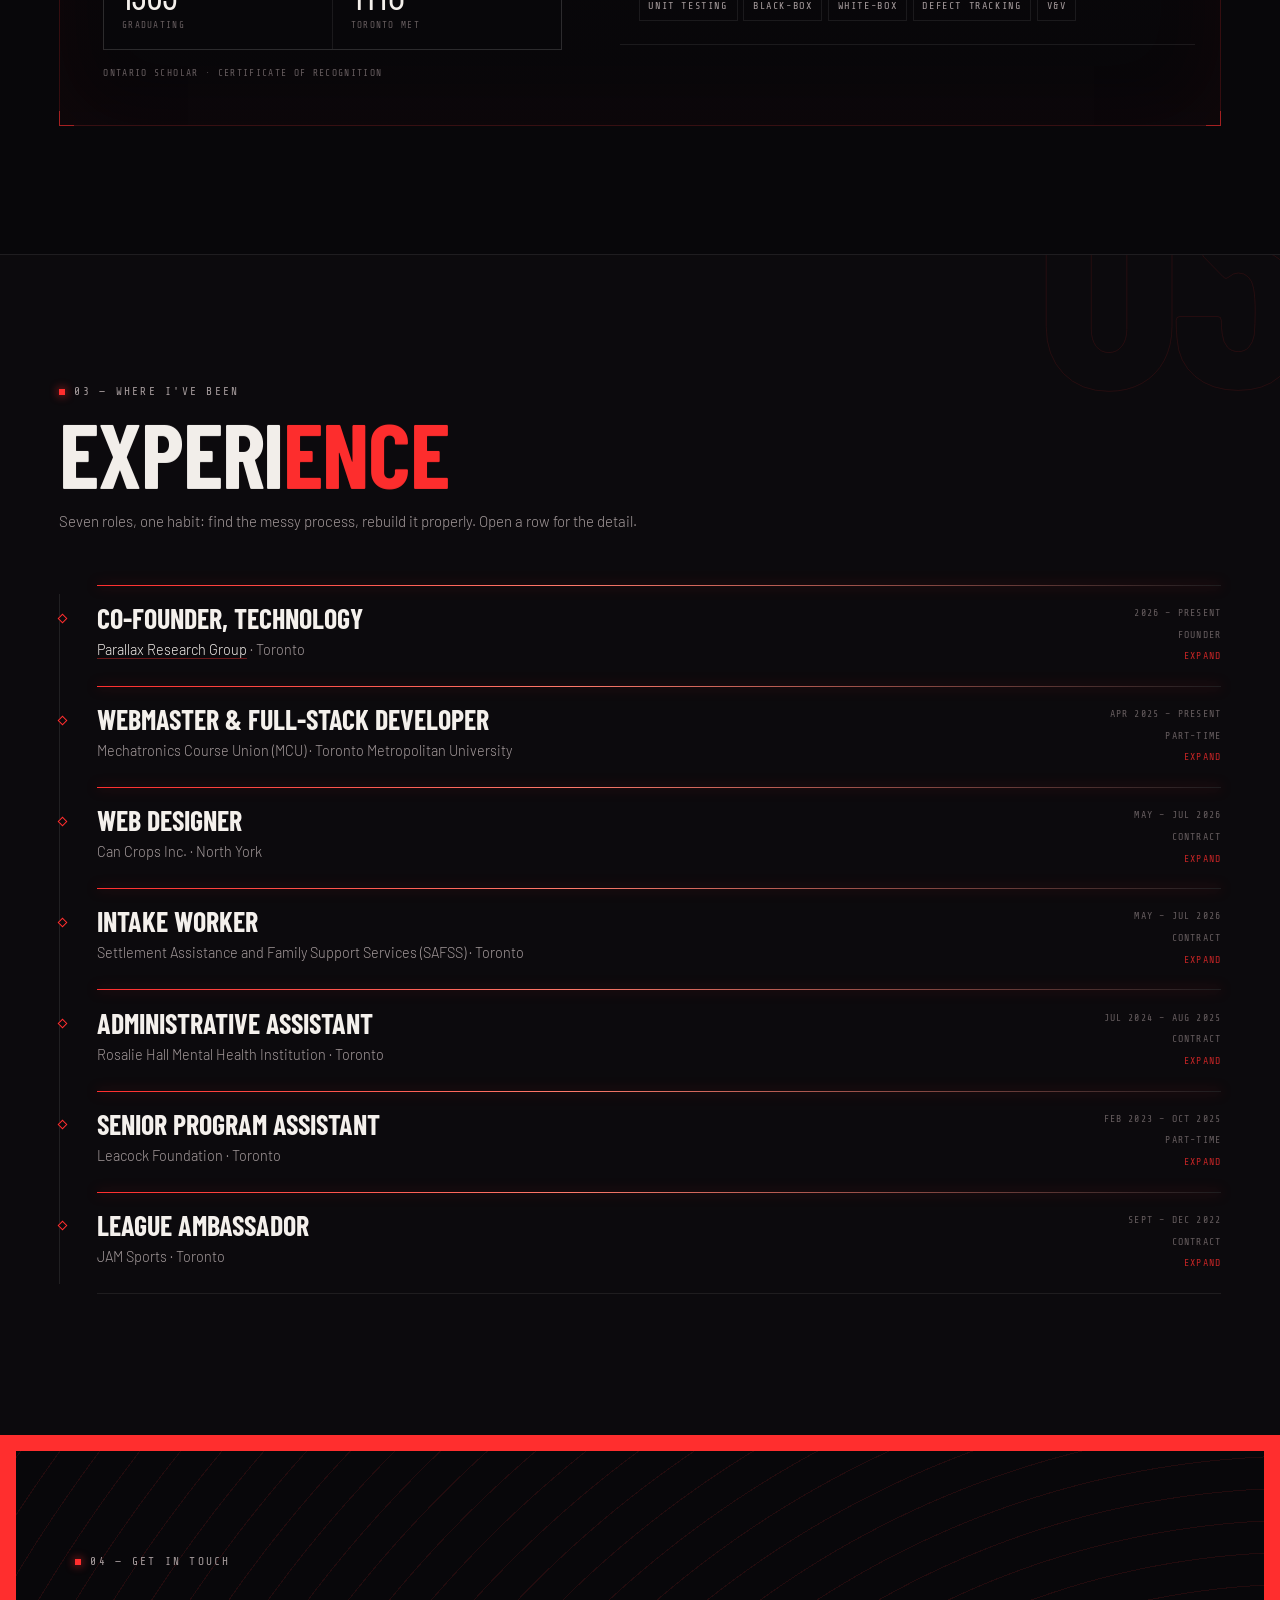
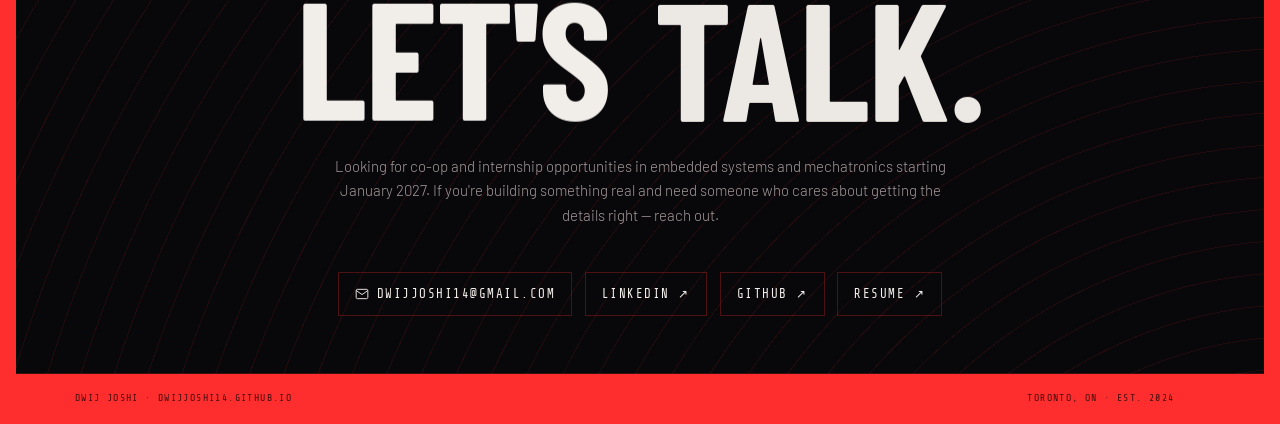
==== commit 429094ad: "Aim the crew at the nameplate, and fix the phone layout The weld rail, the assembled counter and the" ====
--- a/index.html
+++ b/index.html
@@ -23,7 +23,7 @@
   <noscript>
     <style>
       #veil{display:none}
-      .hero-top,.hero-foot,.hero-stamp,.plates,.rt-i{opacity:1!important;transform:none!important}
+      .hero-top,.hero-foot,.plates,.rt-i{opacity:1!important;transform:none!important}
     </style>
   </noscript>
 </head>
@@ -136,14 +136,8 @@
           <span class="plate p4"></span>
         </div>
 
-        <div class="rig" aria-hidden="true">
-          <span class="rig-rail"><span class="rig-weld" id="rigWeld"><i></i></span></span>
-          <span class="rig-read"><b id="rigPct">00</b><i>%</i><span class="rig-word"> assembled</span></span>
-        </div>
-
         <h1 class="hero-name" id="heroName">dwij joshi</h1>
         <span class="plate plate-front" aria-hidden="true"></span>
-        <p class="hero-stamp mono" aria-hidden="true">assembly in progress · bay 01 · toronto</p>
       </div>
 
       <div class="hero-foot">
--- a/style.css
+++ b/style.css
@@ -279,7 +279,7 @@
   display:block;width:100%;height:100%;
   pointer-events:none;opacity:0;
 }
-@media (max-width:760px){.scene-layer{display:none}}
+
 .hero::after{
   content:"";position:absolute;inset:0;z-index:2;pointer-events:none;
   background-image:radial-gradient(rgba(255,255,255,.055) 1px,transparent 1px);
@@ -316,51 +316,18 @@
   font-size:clamp(3.4rem,16.2vw,14.2rem);
   line-height:.82;letter-spacing:-.035em;
   display:flex;flex-wrap:wrap;justify-content:center;column-gap:.2em;
-  text-shadow:0 28px 70px rgba(0,0,0,.8);
-}
-
-/* ── the nameplate is still on the jig ─────────────────────────── */
-.rig{
-  position:relative;z-index:2;display:flex;align-items:flex-end;gap:.7rem;
-  width:100%;max-width:min(44rem,94%,var(--rig-w,44rem));height:1.2rem;
-  margin:0 0 clamp(.3rem,1vh,.65rem);
-  opacity:0;transform:translateY(6px);
-  transition:opacity .8s var(--ease) .15s,transform .9s var(--plate) .15s;
-}
-body.is-entered .rig{opacity:1;transform:none}
-.rig-rail{position:relative;flex:1;height:6px;border-top:1px solid rgba(255,46,46,.38)}
-.rig-rail::after{
-  content:"";position:absolute;left:0;right:0;top:0;height:6px;
-  background:repeating-linear-gradient(90deg,rgba(255,46,46,.55) 0 1px,transparent 1px 15px);
-  -webkit-mask-image:linear-gradient(180deg,#000 0,#000 45%,transparent 100%);
-  mask-image:linear-gradient(180deg,#000 0,#000 45%,transparent 100%);
-}
-.rig-weld{
-  position:absolute;left:0;top:-4px;width:1px;height:30px;opacity:0;pointer-events:none;
-  background:linear-gradient(180deg,var(--red) 0%,rgba(255,46,46,0) 100%);
-}
-.rig-weld i{
-  position:absolute;left:50%;bottom:-2px;width:5px;height:5px;margin-left:-2.5px;border-radius:50%;
-  background:var(--spark);
-  box-shadow:0 0 10px 2px rgba(255,46,46,.85),0 0 26px 6px rgba(255,46,46,.35);
-}
-.hero-identity.is-welding .rig-weld{animation:weldPass 2.5s cubic-bezier(.42,0,.28,1) .15s forwards}
-@keyframes weldPass{
-  0%{left:0;opacity:0}
-  6%{opacity:1}
-  94%{opacity:1}
-  100%{left:100%;opacity:0}
-}
-.rig-read{
-  font-family:var(--mono);font-size:.56rem;letter-spacing:.18em;text-transform:uppercase;
-  color:var(--t3);white-space:nowrap;line-height:1;
-}
-.rig-read b{color:var(--red);font-weight:400;font-variant-numeric:tabular-nums;margin-right:.1em}
-.rig-read i{font-style:normal;color:var(--red);opacity:.55;margin-left:.05em}
+  /* the dark rim keeps red letters off the red-lit plating behind them */
+  text-shadow:0 28px 70px rgba(0,0,0,.8),0 2px 3px rgba(5,3,4,.85),0 0 2px rgba(5,3,4,.7);
+}
 
 /* three blocks welded in; two more never made it onto the jig */
 .hero-name .rt-u{position:relative}
-.hero-name .rt-i.is-block{color:var(--red);text-shadow:0 0 46px rgba(255,46,46,.45)}
+.hero-name .rt-i.is-block{
+  color:var(--red);
+  -webkit-text-stroke:.006em rgba(255,206,192,.65);
+  text-shadow:0 0 46px rgba(255,46,46,.45);
+  filter:drop-shadow(0 0 3px rgba(6,4,6,.95)) drop-shadow(0 0 9px rgba(255,46,46,.35));
+}
 .hero-name .rt-u.is-broken{transform:translateY(-.05em) rotate(-6deg)}
 .hero-name .rt-u.is-broken .rt-i{color:#f7ece8;opacity:.9}
 .hero-name .rt-u.is-broken::after{
@@ -427,19 +394,6 @@
   0%,100%{filter:brightness(.94)}
   50%{filter:brightness(1.18)}
 }
-
-/* under the word: the bay stamp */
-.hero-stamp{
-  position:relative;z-index:4;
-  margin-top:clamp(.9rem,2.6vh,1.7rem);
-  font-size:.58rem;letter-spacing:.34em;text-transform:uppercase;color:var(--t3);
-  text-align:center;opacity:0;transform:translateY(5px);
-  transition:opacity 1s var(--ease) 1.05s,transform 1.1s var(--plate) 1.05s;
-}
-body.is-entered .hero-stamp{opacity:1;transform:none}
-
-@media (max-width:1200px){.rig-word{display:none}}
-@media (max-width:760px){.rig-read{display:none}}
 
 .corner{position:absolute;width:.55rem;height:.55rem;border:1px solid var(--red);opacity:.75}
 .corner.tl{top:-1px;left:-1px;border-right:0;border-bottom:0}
@@ -1159,6 +1113,14 @@
   .burger{display:block}
   .hero{min-height:36rem}
   .hero-name{font-size:clamp(3rem,16.6vw,8.6rem)}
+  /* a dark band under the word, so the galaxy stays behind it, not on it */
+  .hero-stage{padding:clamp(1.2rem,5vh,3rem) 0 clamp(2.2rem,8vh,4.5rem)}
+  .hero-stage::after{
+    content:"";position:absolute;left:50%;top:50%;z-index:1;
+    width:134%;height:clamp(9rem,26vh,14rem);
+    transform:translate(-50%,-50%);pointer-events:none;
+    background:radial-gradient(56% 62% at 50% 50%,rgba(8,7,10,.95),rgba(8,7,10,.74) 54%,rgba(8,7,10,0) 80%);
+  }
   .hero-foot{flex-direction:column;align-items:flex-start;gap:1.1rem;padding-right:4.2rem}
   .dancers{padding:0;align-self:flex-end;margin-top:-.3rem}
   .scroll-cue{display:none}
@@ -1171,10 +1133,18 @@
   .work-stage{position:static;height:auto;display:block;padding:clamp(4rem,12vh,7rem) var(--gutter) clamp(2rem,6vw,4rem)}
   .deck{width:100%;height:auto;perspective:none;cursor:auto}
   .deck-cards{position:static;transform-style:flat}
+  /* the pile, on a phone: the cards still sit on each other and fan
+     slightly, instead of unrolling into a plain column */
   .deck-card{
-    position:relative;inset:auto;width:100%;height:auto;margin-bottom:1rem;
-    pointer-events:auto!important;transform:none!important;opacity:1!important;visibility:visible!important;
+    position:relative;inset:auto;width:100%;height:auto;
+    padding-bottom:3.2rem;margin:0 0 -3.2rem;
+    pointer-events:auto!important;transform:rotate(var(--tilt,0deg))!important;
+    opacity:1!important;visibility:visible!important;
+    box-shadow:0 -16px 34px -22px #000,0 30px 60px -34px #000;
   }
+  .deck-card:nth-child(2n){--tilt:-.6deg}
+  .deck-card:nth-child(3n){--tilt:.7deg}
+  .deck-card:last-child{margin-bottom:0;padding-bottom:1.4rem}
   .card-ghost{font-size:9rem;bottom:-1.1rem}
   .deck-shadow,.deck-ui{display:none}
   .seam{height:26svh}
@@ -1182,12 +1152,11 @@
 }
 
 @media (max-width:640px){
-  .hero-name{font-size:clamp(2.55rem,17.6vw,4.8rem);line-height:.86}
+  .hero-name{font-size:clamp(2.7rem,19vw,5rem);line-height:.86}
   .hero-top{flex-direction:column;align-items:flex-start;gap:.4rem}
   .hero-id{font-size:.58rem}
   .hero-actions{gap:.55rem .7rem}
   .cta{height:2.7rem;padding:0 .9rem}
-  .hero-stamp{font-size:.48rem;letter-spacing:.2em}
   .dancer{width:2.3rem}
   .plate{width:9rem}
   .plate.p1,.plate.p4{display:none}
@@ -1211,18 +1180,17 @@
 @media (max-height:560px) and (min-width:901px){
   .hero-name{font-size:clamp(3rem,10vh,5.5rem)}
   .hero-inner{padding-top:4.6rem;padding-bottom:1rem}
-  .hero-stamp{display:none}
 }
 
 @media (prefers-reduced-motion:reduce){
   *,*::before,*::after{animation-duration:.001ms!important;animation-iteration-count:1!important;transition-duration:.001ms!important;scroll-behavior:auto!important}
   .rt-i{opacity:1!important;transform:none!important}
   .deck-card,.work-head,.cap-copy,.sk-group,.exp-head,.contact-sub,.contact-links,.tl-entry,.tl-body li{opacity:1!important;transform:none!important}
-  .rig-weld,.motes,.sec-ghost{display:none}
+  .motes,.sec-ghost{display:none}
   .case-shine::before,.tl-node::after{animation:none!important}
   .sk-group::after,.tl-entry::after{width:100%!important;transition:none!important}
   .sk-tags li,.cap-right::before,.cap-right::after{animation:none!important}
   .scene-layer{display:none}
-  .hero-top,.hero-foot,.plates,.hero-stamp{opacity:1!important;transform:none!important}
-}
-
+  .hero-top,.hero-foot,.plates{opacity:1!important;transform:none!important}
+}
+
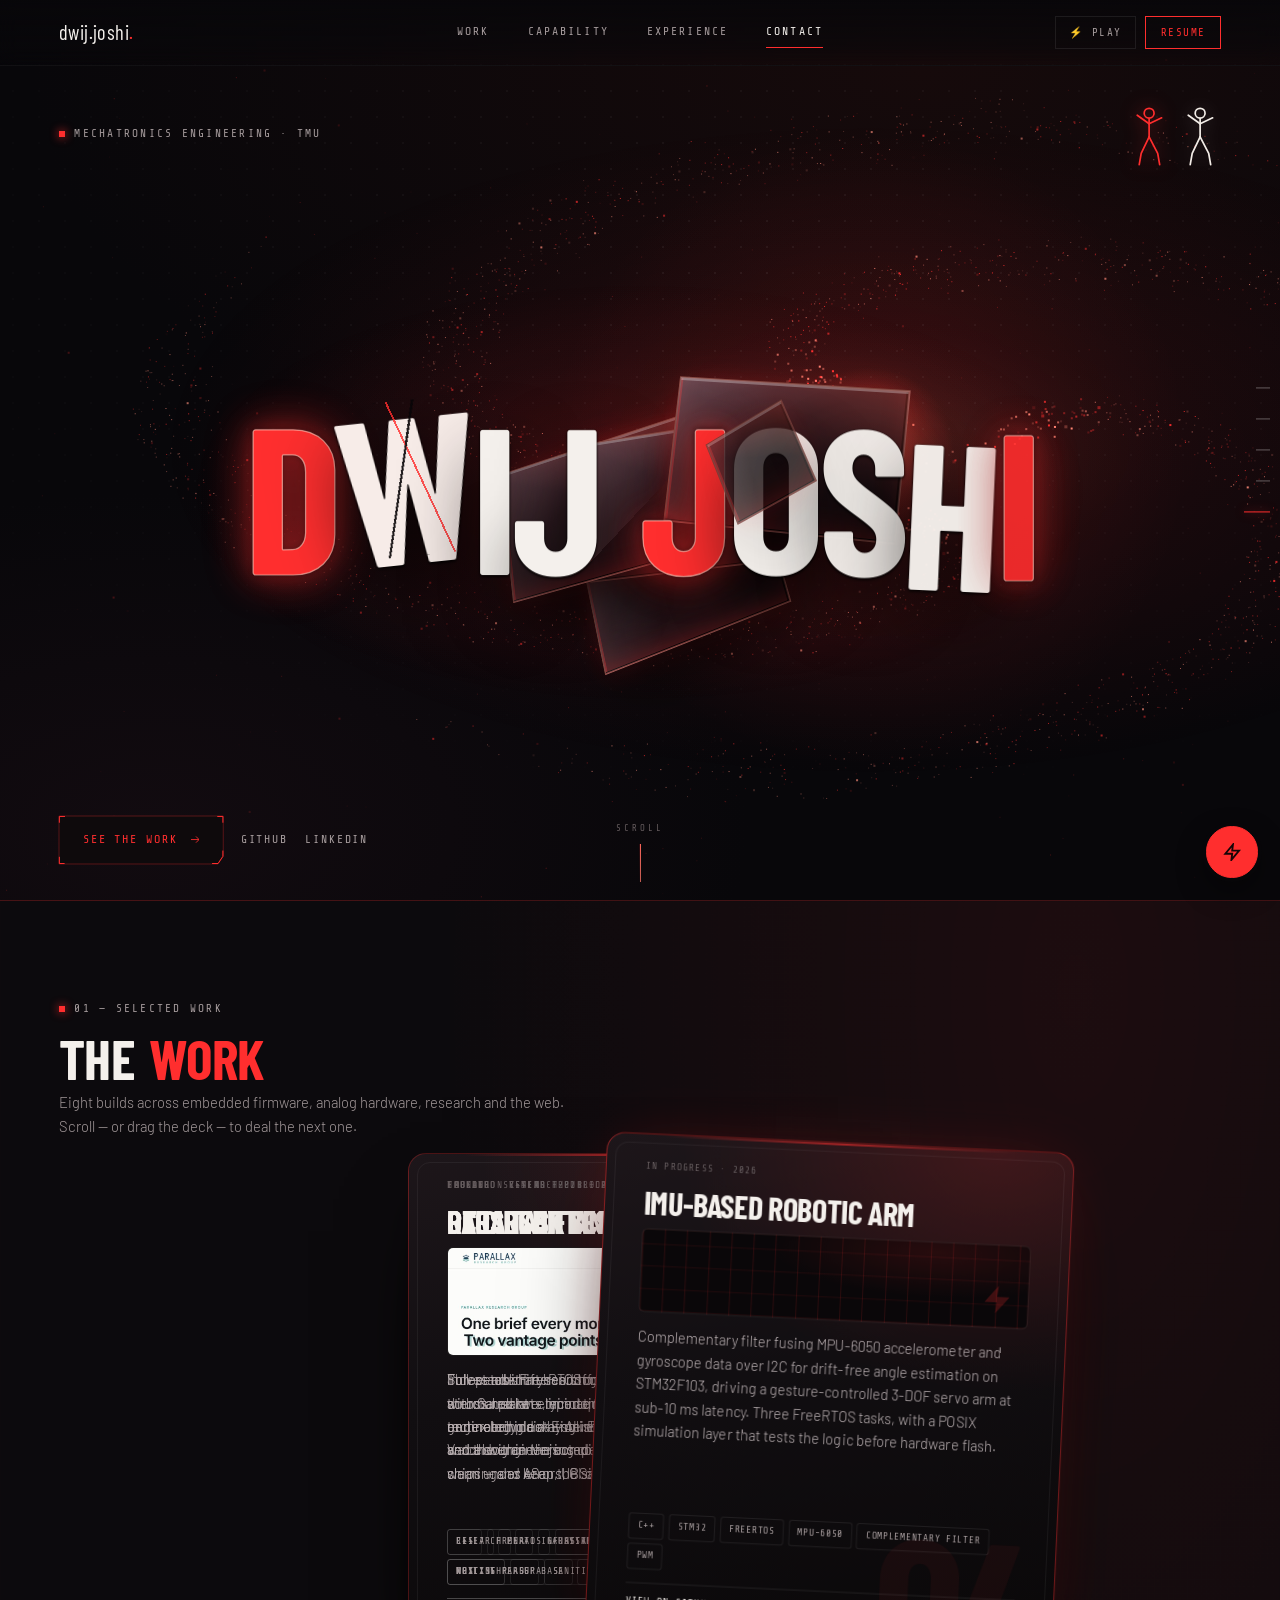
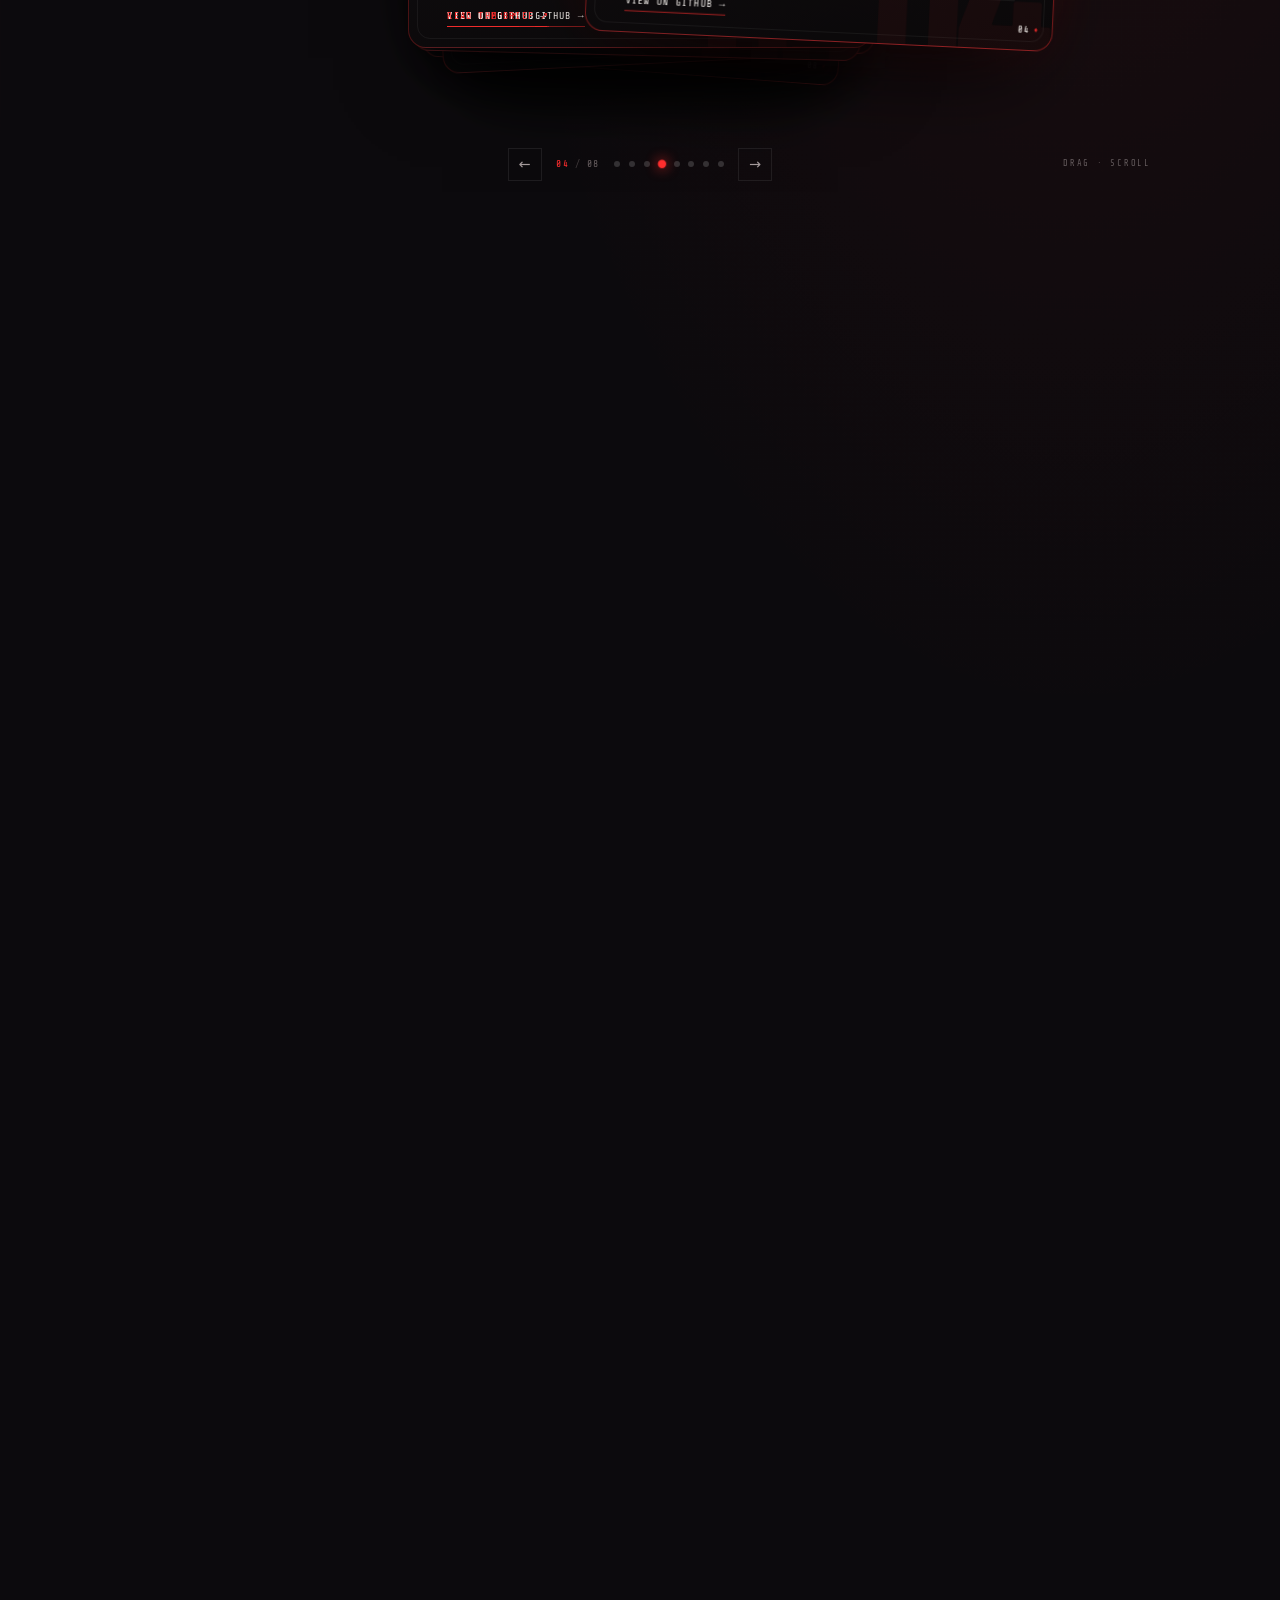
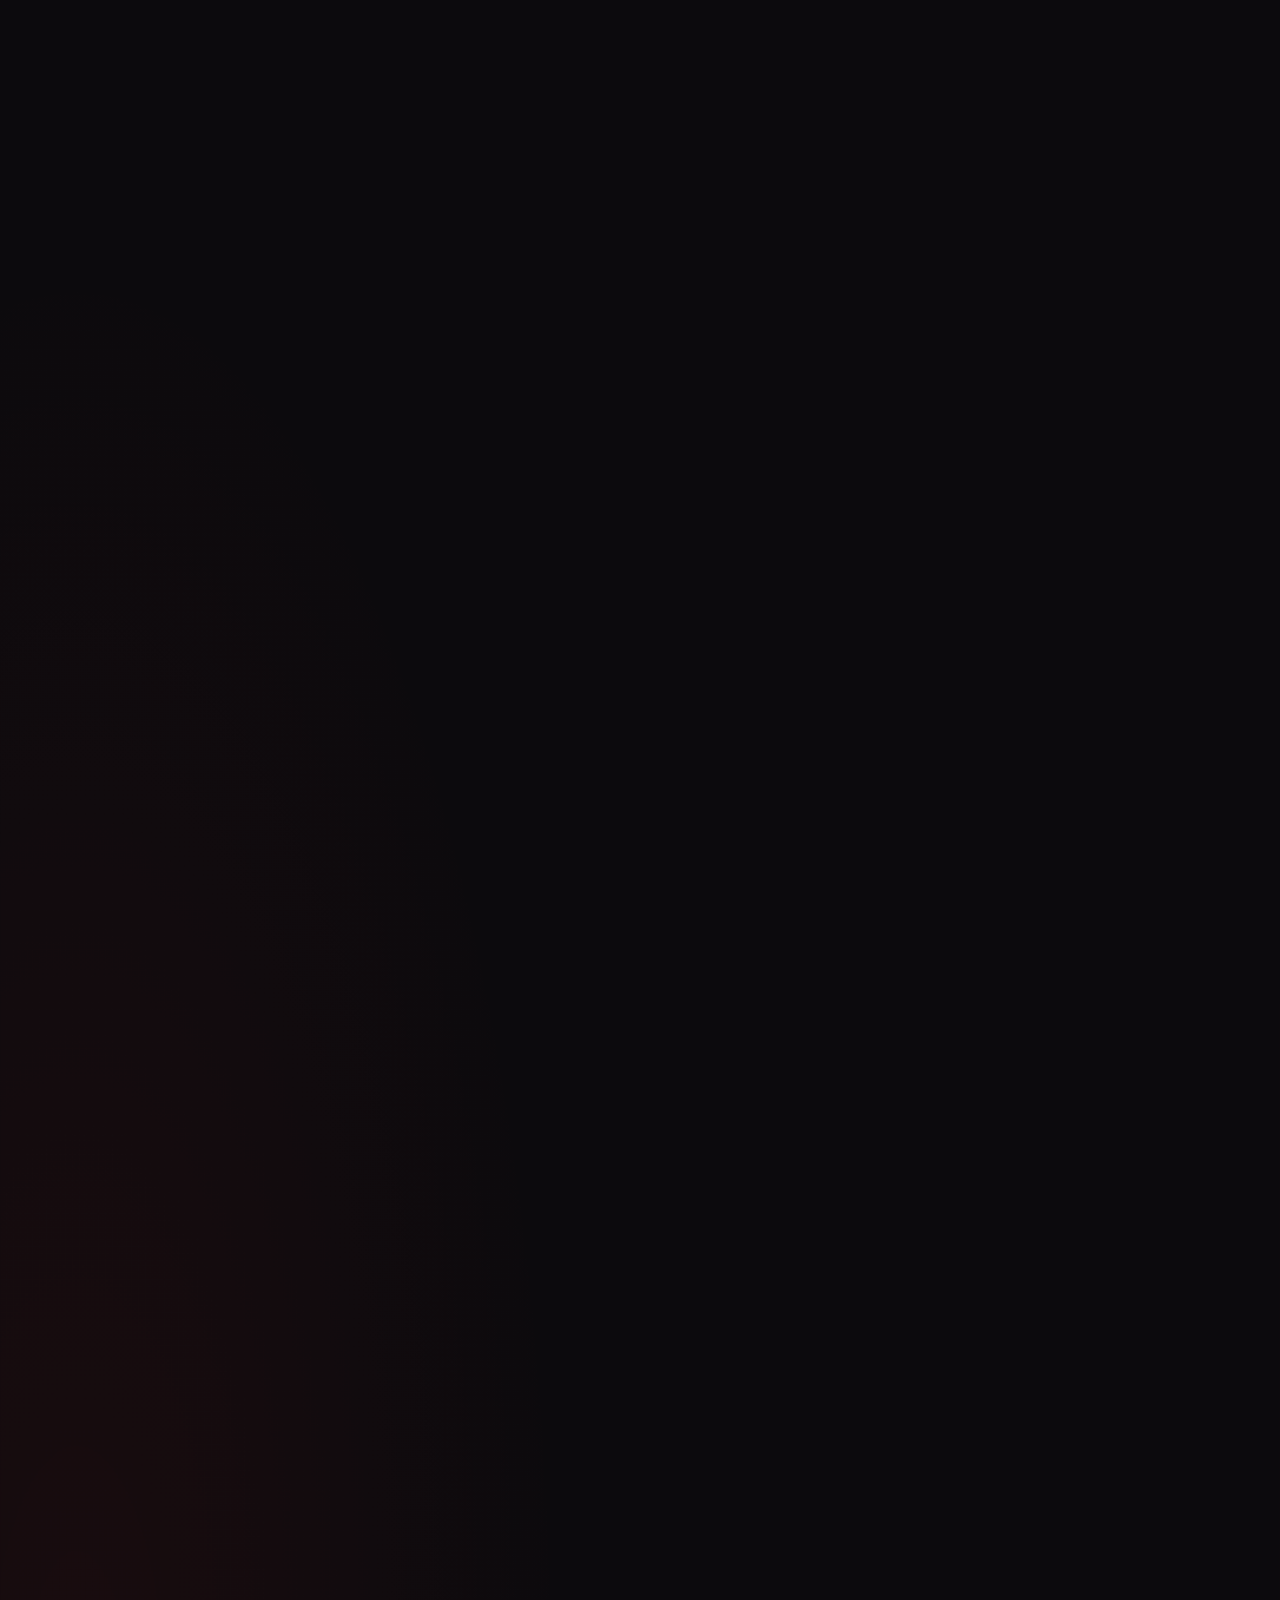
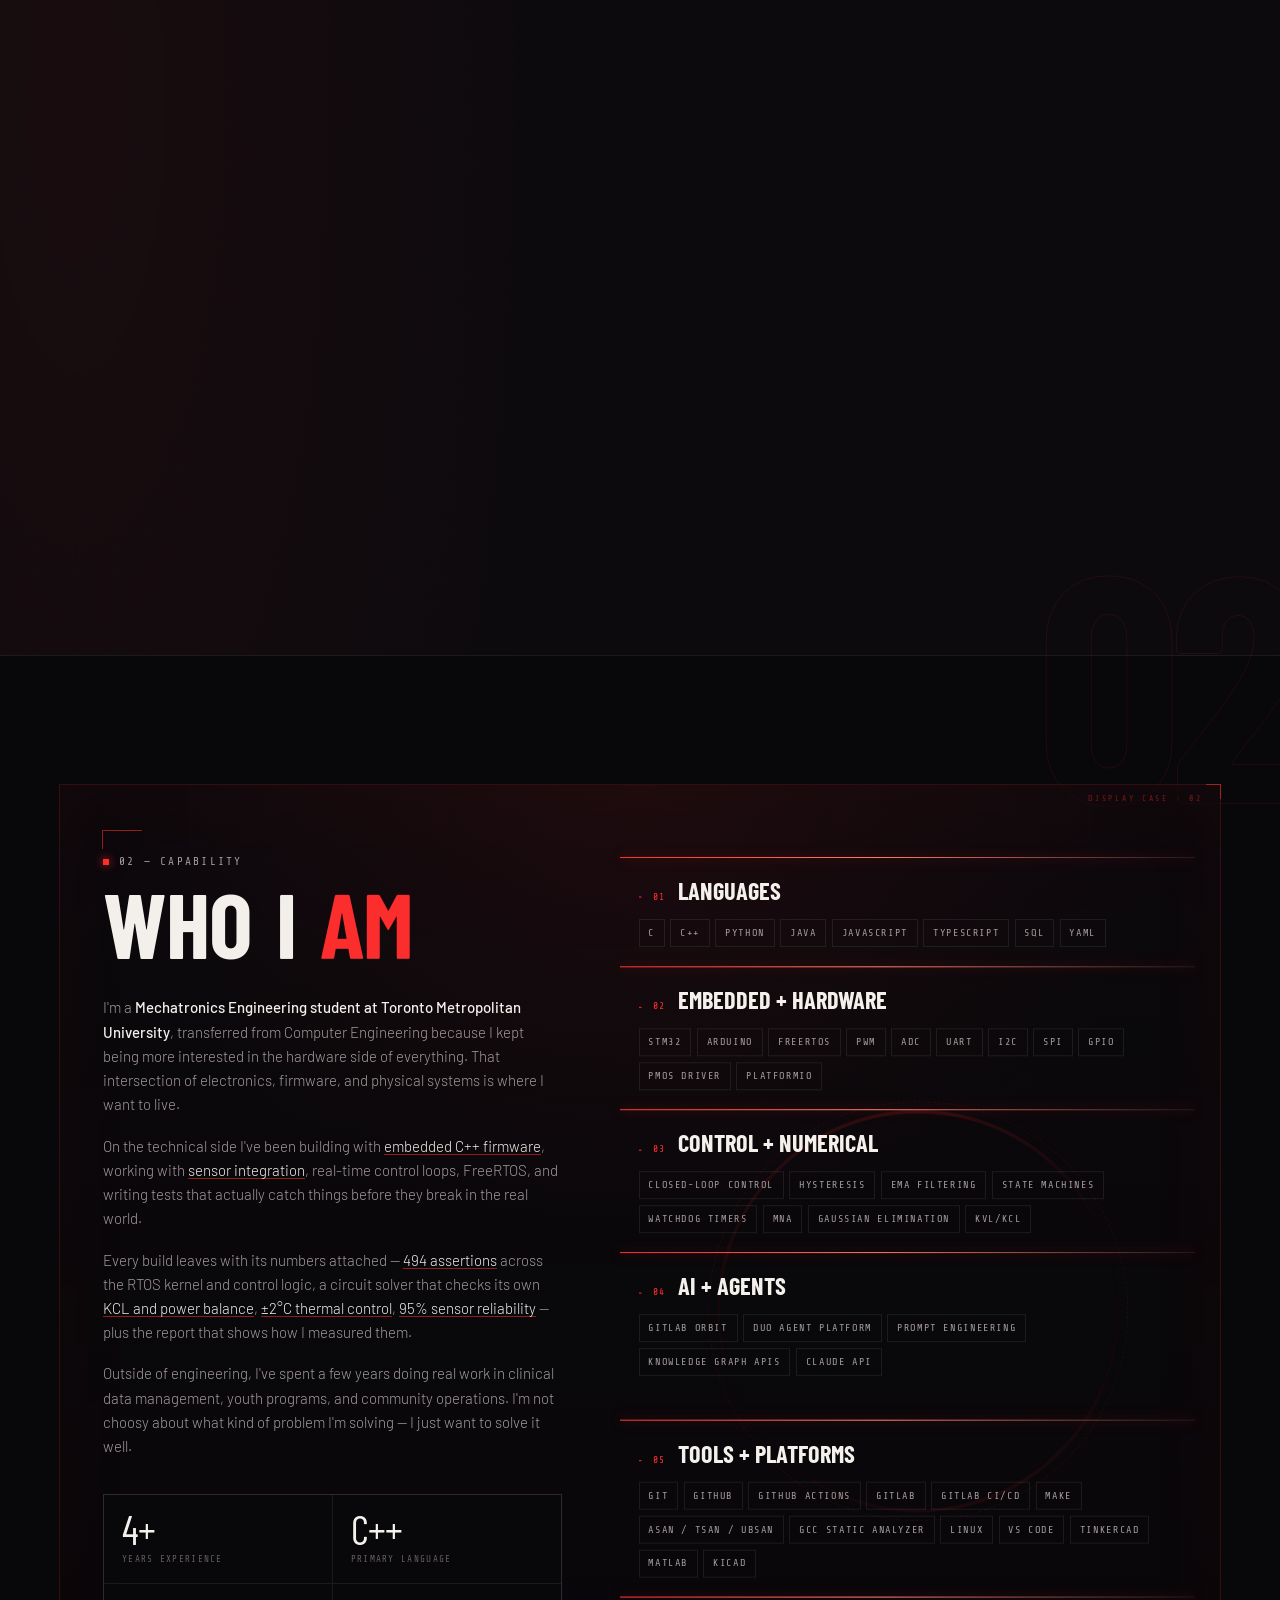
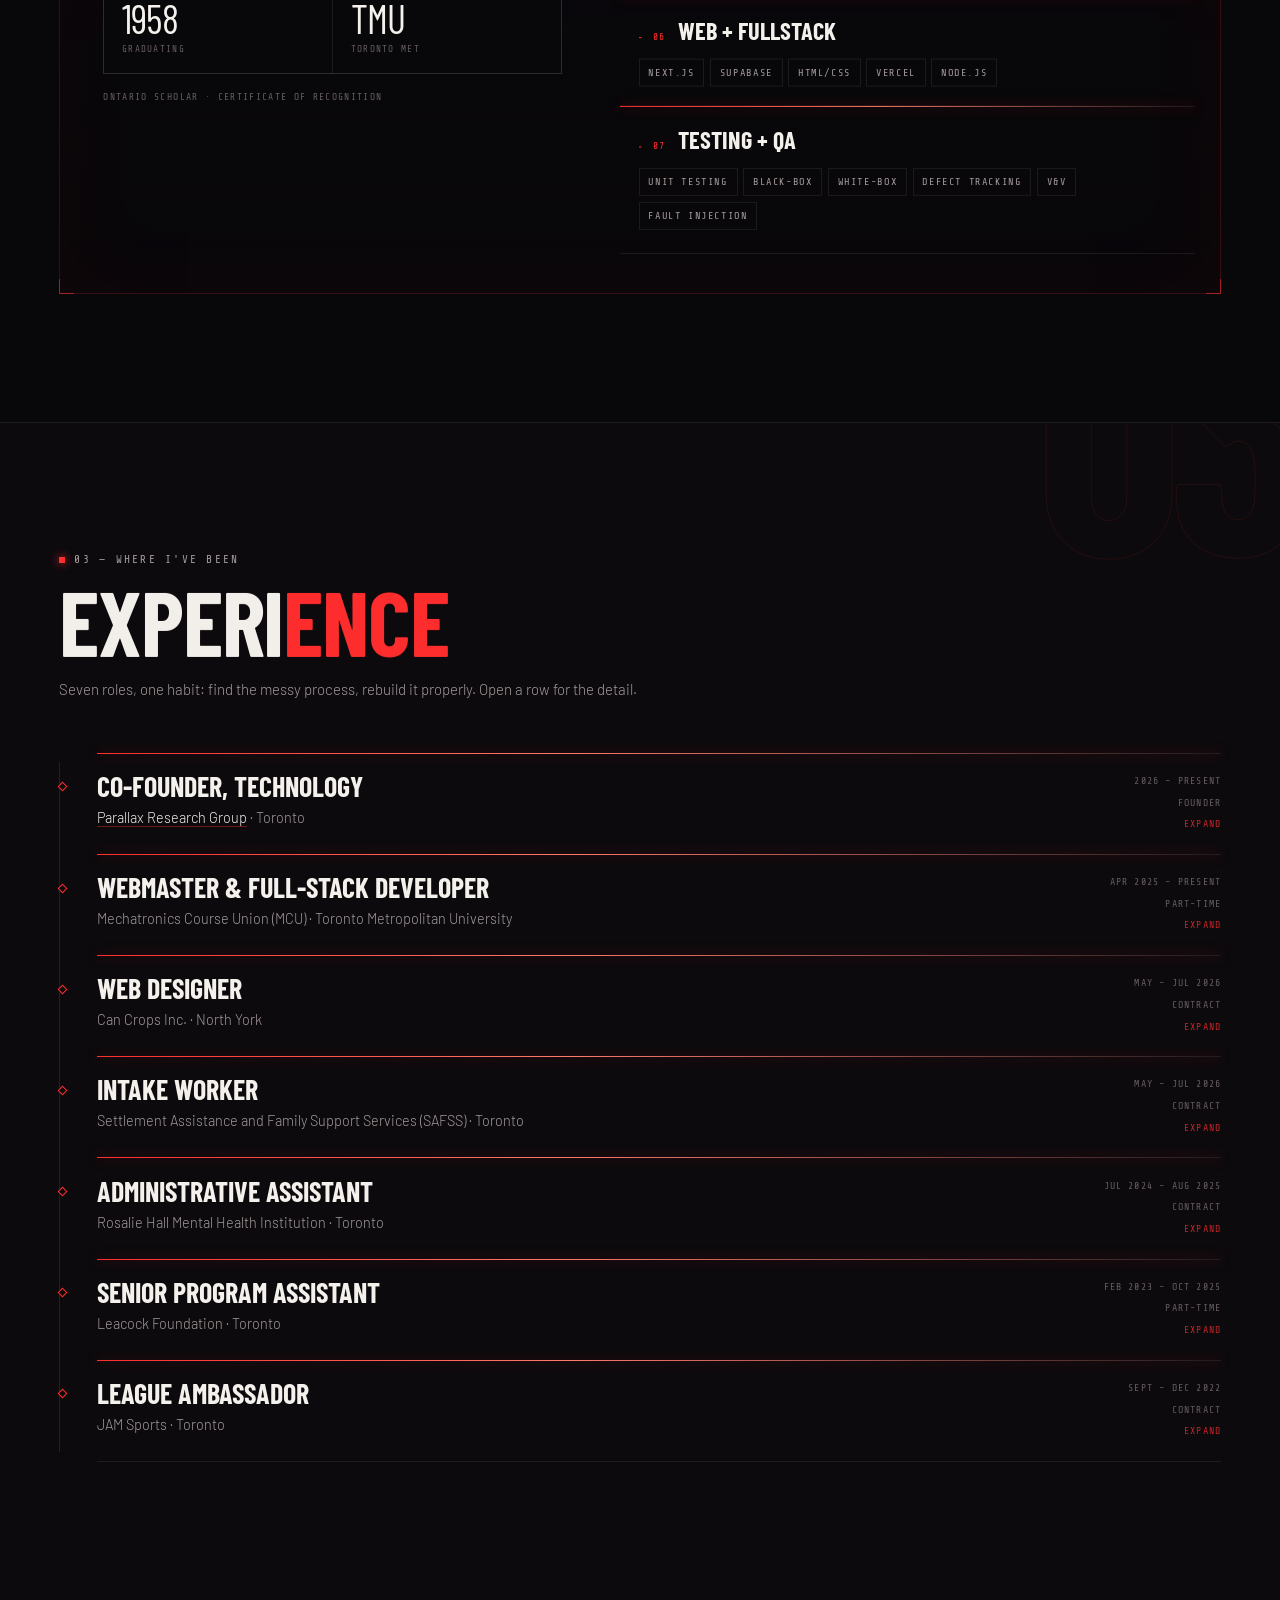
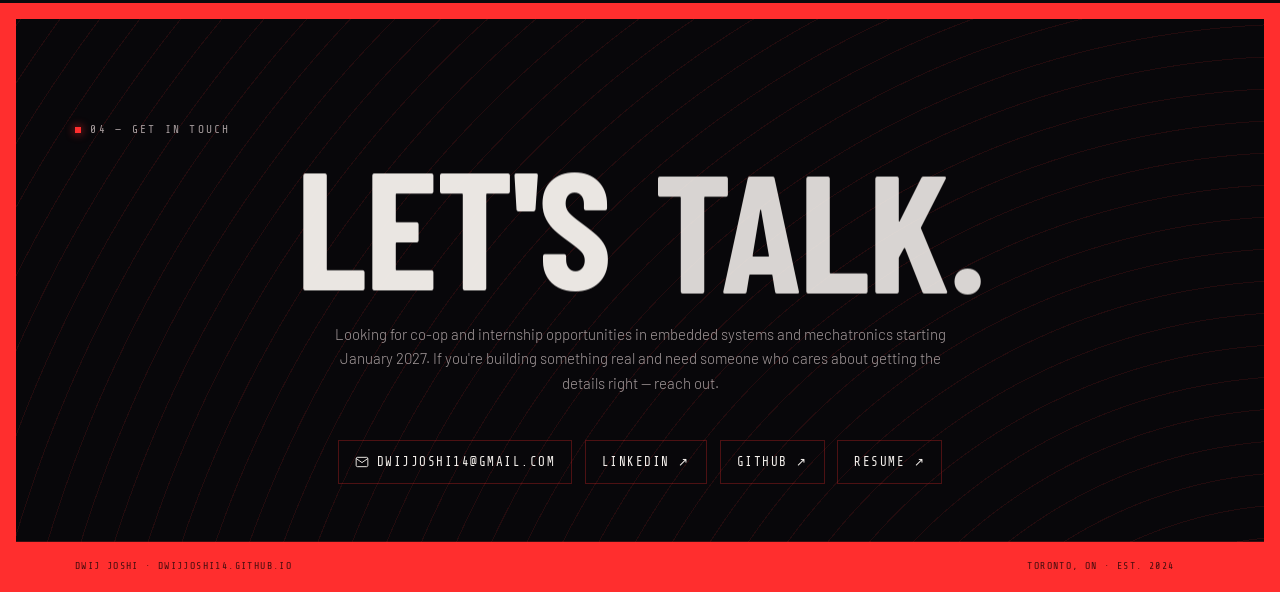
==== commit 5ebbb73c: "Rank the deck by engineering depth and refresh the two rebuilt projects The RTOS scheduler and DC ci" ====
--- a/index.html
+++ b/index.html
@@ -186,6 +186,44 @@
               <span class="card-ghost" aria-hidden="true">01</span>
               <span class="card-sheen" aria-hidden="true"></span>
               <div class="card-body">
+                <p class="card-badge">embedded systems · c11 · freertos · 2025 – 2026</p>
+                <h3 class="card-name">RTOS Task Scheduler</h3>
+                <div class="card-shot">
+                  <img src="rtos-thermal-response.png" alt="Closed-loop thermal response chart: filtered temperature peaks at 80.8 °C while fan duty steps through 40, 70 and 100 percent" loading="lazy" decoding="async" />
+                </div>
+                <p class="card-desc">Three-task FreeRTOS controller regulating a first-order thermal plant — typed queues, a binary semaphore and a mutex behind a hysteresis fan policy, EMA filtering, a 1 s watchdog and injected sensor faults. 77 cases / 494 checks, clean under ASan, UBSan and TSan.</p>
+                <ul class="card-tags"><li>C11</li><li>FreeRTOS</li><li>hysteresis control</li><li>queues + semaphores</li><li>POSIX threads</li><li>sanitizers</li></ul>
+                <div class="card-links">
+                  <a href="https://github.com/dwijjoshi14/rtos-task-scheduler" target="_blank" rel="noopener" class="card-link">view on github →</a>
+                </div>
+              </div>
+            </article>
+
+            <article class="deck-card" data-index="1">
+              <span class="card-corner tl"><b>02</b><i>♦</i></span>
+              <span class="card-corner br"><b>02</b><i>♦</i></span>
+              <span class="card-ghost" aria-hidden="true">02</span>
+              <span class="card-sheen" aria-hidden="true"></span>
+              <div class="card-body">
+                <p class="card-badge">tooling · c++17 · 2025 – 2026</p>
+                <h3 class="card-name">DC Circuit Analyzer</h3>
+                <div class="card-shot">
+                  <img src="dc-circuit-analyzer.png" alt="DC Circuit Analyzer card showing a Wheatstone bridge with node voltages and passing KCL and power checks" loading="lazy" decoding="async" />
+                </div>
+                <p class="card-desc">Solves arbitrary resistor networks by modified nodal analysis with Gaussian elimination, reading netlists written in engineering notation. Every answer is checked against KCL and a source-versus-dissipation power balance — 153 tests, warnings as errors, CI on Ubuntu and macOS.</p>
+                <ul class="card-tags"><li>C++17</li><li>MNA</li><li>Gaussian elimination</li><li>KVL/KCL</li><li>netlist parser</li></ul>
+                <div class="card-links">
+                  <a href="https://github.com/dwijjoshi14/dc-circuit-analyzer" target="_blank" rel="noopener" class="card-link">view on github →</a>
+                </div>
+              </div>
+            </article>
+
+            <article class="deck-card" data-index="2">
+              <span class="card-corner tl"><b>03</b><i>♦</i></span>
+              <span class="card-corner br"><b>03</b><i>♦</i></span>
+              <span class="card-ghost" aria-hidden="true">03</span>
+              <span class="card-sheen" aria-hidden="true"></span>
+              <div class="card-body">
                 <p class="card-badge">founder · research publication · 2026 – present</p>
                 <h3 class="card-name">Parallax Research</h3>
                 <div class="card-shot">
@@ -199,10 +237,26 @@
               </div>
             </article>
 
+            <article class="deck-card" data-index="3">
+              <span class="card-corner tl"><b>04</b><i>♦</i></span>
+              <span class="card-corner br"><b>04</b><i>♦</i></span>
+              <span class="card-ghost" aria-hidden="true">04</span>
+              <span class="card-sheen" aria-hidden="true"></span>
+              <div class="card-body">
+                <p class="card-badge">in progress · 2026</p>
+                <h3 class="card-name">IMU-Based Robotic Arm</h3>
+                <p class="card-desc">Complementary filter fusing MPU-6050 accelerometer and gyroscope data over I2C for drift-free angle estimation on STM32F103, driving a gesture-controlled 3-DOF servo arm at sub-10 ms latency. Three FreeRTOS tasks, with a POSIX simulation layer that tests the logic before hardware flash.</p>
+                <ul class="card-tags"><li>C++</li><li>STM32</li><li>FreeRTOS</li><li>MPU-6050</li><li>complementary filter</li><li>PWM</li></ul>
+                <div class="card-links">
+                  <a href="https://github.com/dwijjoshi14/imu-robotic-arm" target="_blank" rel="noopener" class="card-link">view on github →</a>
+                </div>
+              </div>
+            </article>
+
             <article class="deck-card" data-index="1">
-              <span class="card-corner tl"><b>02</b><i>♦</i></span>
-              <span class="card-corner br"><b>02</b><i>♦</i></span>
-              <span class="card-ghost" aria-hidden="true">02</span>
+              <span class="card-corner tl"><b>05</b><i>♦</i></span>
+              <span class="card-corner br"><b>05</b><i>♦</i></span>
+              <span class="card-ghost" aria-hidden="true">05</span>
               <span class="card-sheen" aria-hidden="true"></span>
               <div class="card-body">
                 <p class="card-badge">hackathon · mind the product world product day · jun 2026</p>
@@ -220,9 +274,9 @@
             </article>
 
             <article class="deck-card" data-index="1">
-              <span class="card-corner tl"><b>02</b><i>♦</i></span>
-              <span class="card-corner br"><b>02</b><i>♦</i></span>
-              <span class="card-ghost" aria-hidden="true">02</span>
+              <span class="card-corner tl"><b>06</b><i>♦</i></span>
+              <span class="card-corner br"><b>06</b><i>♦</i></span>
+              <span class="card-ghost" aria-hidden="true">06</span>
               <span class="card-sheen" aria-hidden="true"></span>
               <div class="card-body">
                 <p class="card-badge">hackathon · gitlab transcend · jun 2026</p>
@@ -236,45 +290,15 @@
               </div>
             </article>
 
-            <article class="deck-card" data-index="2">
-              <span class="card-corner tl"><b>03</b><i>♦</i></span>
-              <span class="card-corner br"><b>03</b><i>♦</i></span>
-              <span class="card-ghost" aria-hidden="true">03</span>
-              <span class="card-sheen" aria-hidden="true"></span>
-              <div class="card-body">
-                <p class="card-badge">systems · c11 · 2026</p>
-                <h3 class="card-name">RTOS Task Scheduler</h3>
-                <p class="card-desc">Three-task FreeRTOS system in C. SensorTask feeds a typed queue every 500ms, ControlTask applies threshold logic and fires a binary semaphore when temp goes critical, DisplayTask renders live output. Runs on Linux via POSIX simulation — port to STM32 is three HAL function swaps.</p>
-                <ul class="card-tags"><li>C11</li><li>FreeRTOS</li><li>queue</li><li>semaphore</li><li>mutex</li><li>STM32</li></ul>
-                <div class="card-links">
-                  <a href="https://github.com/dwijjoshi14/rtos-task-scheduler" target="_blank" rel="noopener" class="card-link">view on github →</a>
-                </div>
-              </div>
-            </article>
-
-            <article class="deck-card" data-index="3">
-              <span class="card-corner tl"><b>04</b><i>♦</i></span>
-              <span class="card-corner br"><b>04</b><i>♦</i></span>
-              <span class="card-ghost" aria-hidden="true">04</span>
-              <span class="card-sheen" aria-hidden="true"></span>
-              <div class="card-body">
-                <p class="card-badge">in progress · may 2026 – present</p>
-                <h3 class="card-name">IMU-Based Robotic Arm</h3>
-                <p class="card-desc">Complementary filter fusing MPU-6050 accelerometer and gyroscope data over I2C for drift-free real-time angle estimation on STM32F103. Three-task FreeRTOS architecture — IMU read, angle compute, servo output — with a POSIX simulation layer for full logic testing on Linux before hardware flash.</p>
-                <ul class="card-tags"><li>C++</li><li>STM32</li><li>FreeRTOS</li><li>MPU-6050</li><li>I2C</li><li>PWM</li></ul>
-                <div class="card-links"><span class="card-note">code coming soon</span></div>
-              </div>
-            </article>
-
             <article class="deck-card" data-index="4">
-              <span class="card-corner tl"><b>05</b><i>♦</i></span>
-              <span class="card-corner br"><b>05</b><i>♦</i></span>
-              <span class="card-ghost" aria-hidden="true">05</span>
+              <span class="card-corner tl"><b>07</b><i>♦</i></span>
+              <span class="card-corner br"><b>07</b><i>♦</i></span>
+              <span class="card-ghost" aria-hidden="true">07</span>
               <span class="card-sheen" aria-hidden="true"></span>
               <div class="card-body">
                 <p class="card-badge">group project · MTE301 · fall 2025</p>
                 <h3 class="card-name">Heat Management System</h3>
-                <p class="card-desc">Closed-loop thermal control on Arduino Uno. TMP36 ADC sensing, PMOS-driven PWM fan, 16×2 LCD and 80-LED NeoPixel strip. The interesting bug was the inverted PWM logic from the PMOS high-side driver — caught it in Tinkercad before it hit hardware.</p>
+                <p class="card-desc">Closed-loop thermal control on Arduino Uno. TMP36 ADC sensing, PID-style PWM fan through a PMOS high-side driver, 16×2 LCD and 80-LED NeoPixel strip. The interesting bug was the inverted PWM logic from the driver — caught in Tinkercad before it hit hardware.</p>
                 <ul class="card-tags"><li>C++</li><li>Arduino</li><li>PWM</li><li>TMP36</li><li>NeoPixel</li></ul>
                 <div class="card-links">
                   <a href="https://github.com/dwijjoshi14/heat-management-system" target="_blank" rel="noopener" class="card-link">view on github →</a>
@@ -282,26 +306,10 @@
               </div>
             </article>
 
-            <article class="deck-card" data-index="5">
-              <span class="card-corner tl"><b>06</b><i>♦</i></span>
-              <span class="card-corner br"><b>06</b><i>♦</i></span>
-              <span class="card-ghost" aria-hidden="true">06</span>
-              <span class="card-sheen" aria-hidden="true"></span>
-              <div class="card-body">
-                <p class="card-badge">tooling · c++17 · 2025</p>
-                <h3 class="card-name">DC Circuit Analyzer</h3>
-                <p class="card-desc">Solo C++17 tool that applies Ohm's Law and Kirchhoff's Laws to series and parallel circuits. Computes resistance, branch currents, voltage drops, and power — then verifies the result against KVL/KCL automatically. Started as a way to stop doing this by hand in physics lab.</p>
-                <ul class="card-tags"><li>C++17</li><li>OOP</li><li>KVL/KCL</li><li>Ohm's Law</li><li>Make</li></ul>
-                <div class="card-links">
-                  <a href="https://github.com/dwijjoshi14/dc-circuit-analyzer" target="_blank" rel="noopener" class="card-link">view on github →</a>
-                </div>
-              </div>
-            </article>
-
             <article class="deck-card" data-index="6">
-              <span class="card-corner tl"><b>07</b><i>♦</i></span>
-              <span class="card-corner br"><b>07</b><i>♦</i></span>
-              <span class="card-ghost" aria-hidden="true">07</span>
+              <span class="card-corner tl"><b>08</b><i>♦</i></span>
+              <span class="card-corner br"><b>08</b><i>♦</i></span>
+              <span class="card-ghost" aria-hidden="true">08</span>
               <span class="card-sheen" aria-hidden="true"></span>
               <div class="card-body">
                 <p class="card-badge">capstone · jun 2024</p>
@@ -319,13 +327,13 @@
           <button class="deck-arrow" id="deckPrev" type="button" aria-label="Previous project">←</button>
           <span class="deck-count"><b id="deckIndex">01</b><i>/</i>08</span>
           <div class="deck-dots" id="deckDots">
-            <button type="button" class="is-on" aria-label="Project 1 — Parallax Research"></button>
-            <button type="button" aria-label="Project 2 — ClearShift"></button>
-            <button type="button" aria-label="Project 3 — Sentinel"></button>
-            <button type="button" aria-label="Project 4 — RTOS Task Scheduler"></button>
-            <button type="button" aria-label="Project 5 — IMU-Based Robotic Arm"></button>
-            <button type="button" aria-label="Project 6 — Heat Management System"></button>
-            <button type="button" aria-label="Project 7 — DC Circuit Analyzer"></button>
+            <button type="button" class="is-on" aria-label="Project 1 — RTOS Task Scheduler"></button>
+            <button type="button" aria-label="Project 2 — DC Circuit Analyzer"></button>
+            <button type="button" aria-label="Project 3 — Parallax Research"></button>
+            <button type="button" aria-label="Project 4 — IMU-Based Robotic Arm"></button>
+            <button type="button" aria-label="Project 5 — ClearShift"></button>
+            <button type="button" aria-label="Project 6 — Sentinel"></button>
+            <button type="button" aria-label="Project 7 — Heat Management System"></button>
             <button type="button" aria-label="Project 8 — Smart Parking Assistant"></button>
           </div>
           <button class="deck-arrow" id="deckNext" type="button" aria-label="Next project">→</button>
@@ -350,7 +358,7 @@
         <div class="cap-copy">
           <p>I'm a <strong>Mechatronics Engineering student at Toronto Metropolitan University</strong>, transferred from Computer Engineering because I kept being more interested in the hardware side of everything. That intersection of electronics, firmware, and physical systems is where I want to live.</p>
           <p>On the technical side I've been building with <span class="hl">embedded C++ firmware</span>, working with <span class="hl">sensor integration</span>, real-time control loops, FreeRTOS, and writing tests that actually catch things before they break in the real world.</p>
-          <p>Every build leaves with its numbers attached — <span class="hl">±2°C thermal control</span>, a <span class="hl">25% latency cut</span>, <span class="hl">95% sensor reliability</span> — plus the validation report that shows how I measured them.</p>
+          <p>Every build leaves with its numbers attached — <span class="hl">494 assertions</span> across the RTOS kernel and control logic, a circuit solver that checks its own <span class="hl">KCL and power balance</span>, <span class="hl">±2°C thermal control</span>, <span class="hl">95% sensor reliability</span> — plus the report that shows how I measured them.</p>
           <p>Outside of engineering, I've spent a few years doing real work in clinical data management, youth programs, and community operations. I'm not choosy about what kind of problem I'm solving — I just want to solve it well.</p>
         </div>
         <div class="stat-grid">
@@ -372,20 +380,24 @@
           <ul class="sk-tags"><li>STM32</li><li>Arduino</li><li>FreeRTOS</li><li>PWM</li><li>ADC</li><li>UART</li><li>I2C</li><li>SPI</li><li>GPIO</li><li>PMOS driver</li><li>PlatformIO</li></ul>
         </div>
         <div class="sk-group">
-          <div class="sk-head"><span class="sk-num mono">03</span><h3 class="sk-title">ai + agents</h3></div>
+          <div class="sk-head"><span class="sk-num mono">03</span><h3 class="sk-title">control + numerical</h3></div>
+          <ul class="sk-tags"><li>closed-loop control</li><li>hysteresis</li><li>EMA filtering</li><li>state machines</li><li>watchdog timers</li><li>MNA</li><li>Gaussian elimination</li><li>KVL/KCL</li></ul>
+        </div>
+        <div class="sk-group">
+          <div class="sk-head"><span class="sk-num mono">04</span><h3 class="sk-title">ai + agents</h3></div>
           <ul class="sk-tags"><li>GitLab Orbit</li><li>Duo Agent Platform</li><li>Prompt Engineering</li><li>Knowledge Graph APIs</li><li>Claude API</li></ul>
         </div>
         <div class="sk-group">
-          <div class="sk-head"><span class="sk-num mono">04</span><h3 class="sk-title">tools + platforms</h3></div>
-          <ul class="sk-tags"><li>Git</li><li>GitHub</li><li>GitLab</li><li>GitLab CI/CD</li><li>Linux</li><li>VS Code</li><li>Tinkercad</li><li>MATLAB</li><li>KiCad</li><li>Make</li></ul>
+          <div class="sk-head"><span class="sk-num mono">05</span><h3 class="sk-title">tools + platforms</h3></div>
+          <ul class="sk-tags"><li>Git</li><li>GitHub</li><li>GitHub Actions</li><li>GitLab</li><li>GitLab CI/CD</li><li>Make</li><li>ASan / TSan / UBSan</li><li>GCC static analyzer</li><li>Linux</li><li>VS Code</li><li>Tinkercad</li><li>MATLAB</li><li>KiCad</li></ul>
         </div>
         <div class="sk-group">
-          <div class="sk-head"><span class="sk-num mono">05</span><h3 class="sk-title">web + fullstack</h3></div>
+          <div class="sk-head"><span class="sk-num mono">06</span><h3 class="sk-title">web + fullstack</h3></div>
           <ul class="sk-tags"><li>Next.js</li><li>Supabase</li><li>HTML/CSS</li><li>Vercel</li><li>Node.js</li></ul>
         </div>
         <div class="sk-group">
-          <div class="sk-head"><span class="sk-num mono">06</span><h3 class="sk-title">testing + qa</h3></div>
-          <ul class="sk-tags"><li>unit testing</li><li>black-box</li><li>white-box</li><li>defect tracking</li><li>V&amp;V</li></ul>
+          <div class="sk-head"><span class="sk-num mono">07</span><h3 class="sk-title">testing + qa</h3></div>
+          <ul class="sk-tags"><li>unit testing</li><li>black-box</li><li>white-box</li><li>defect tracking</li><li>V&amp;V</li><li>fault injection</li></ul>
         </div>
       </div>
       </div>
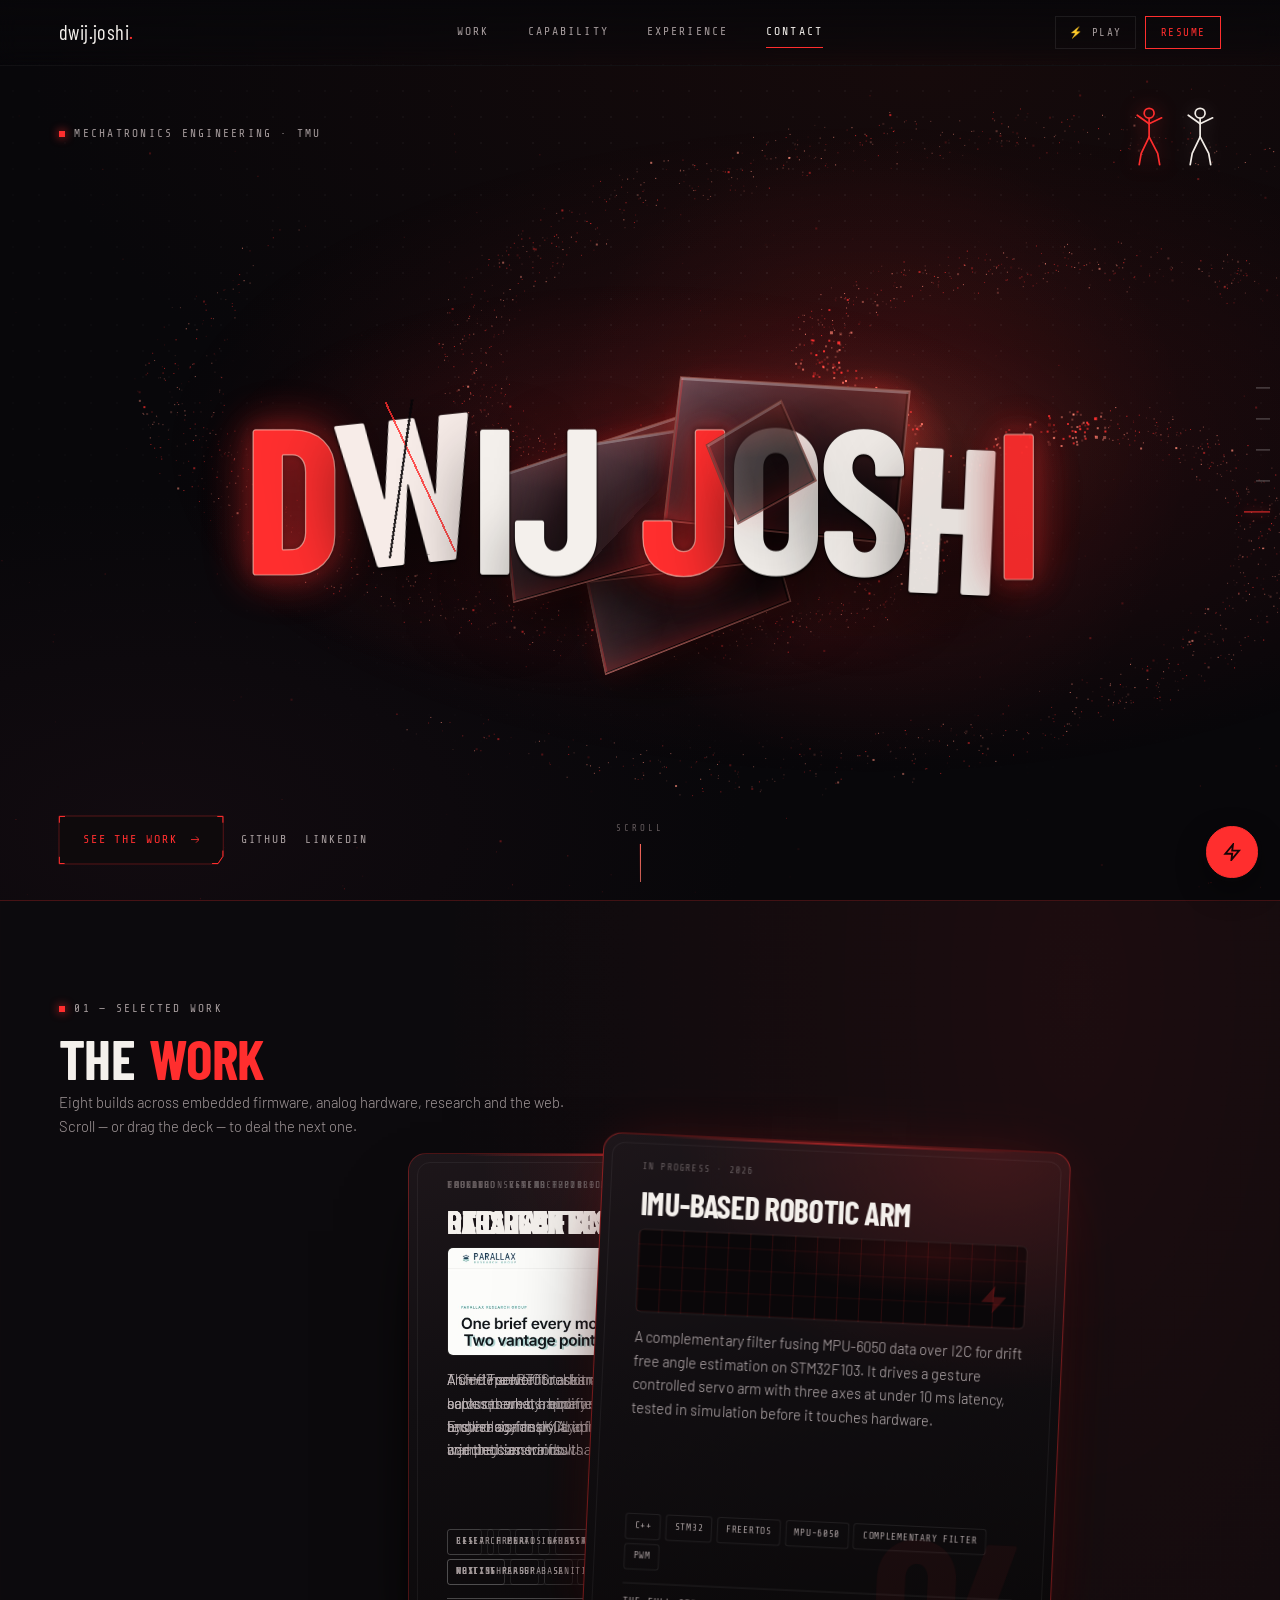
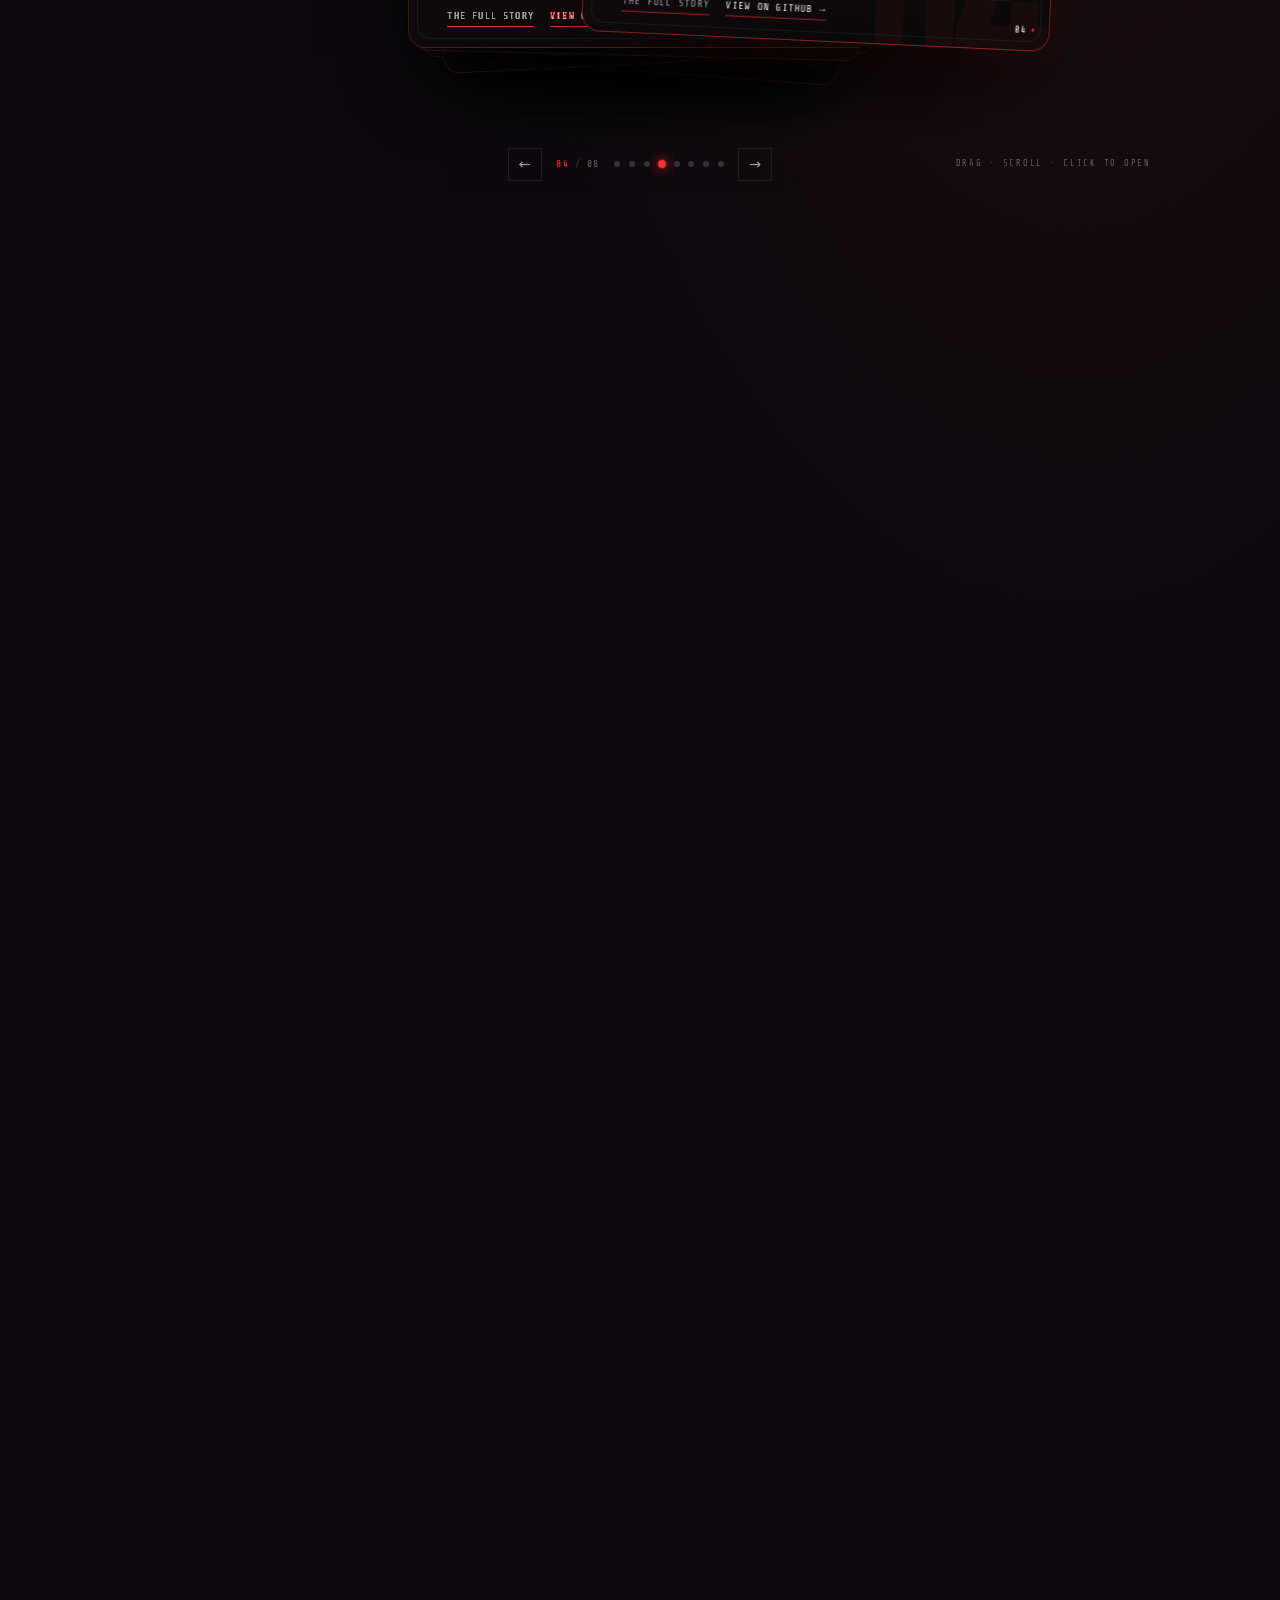
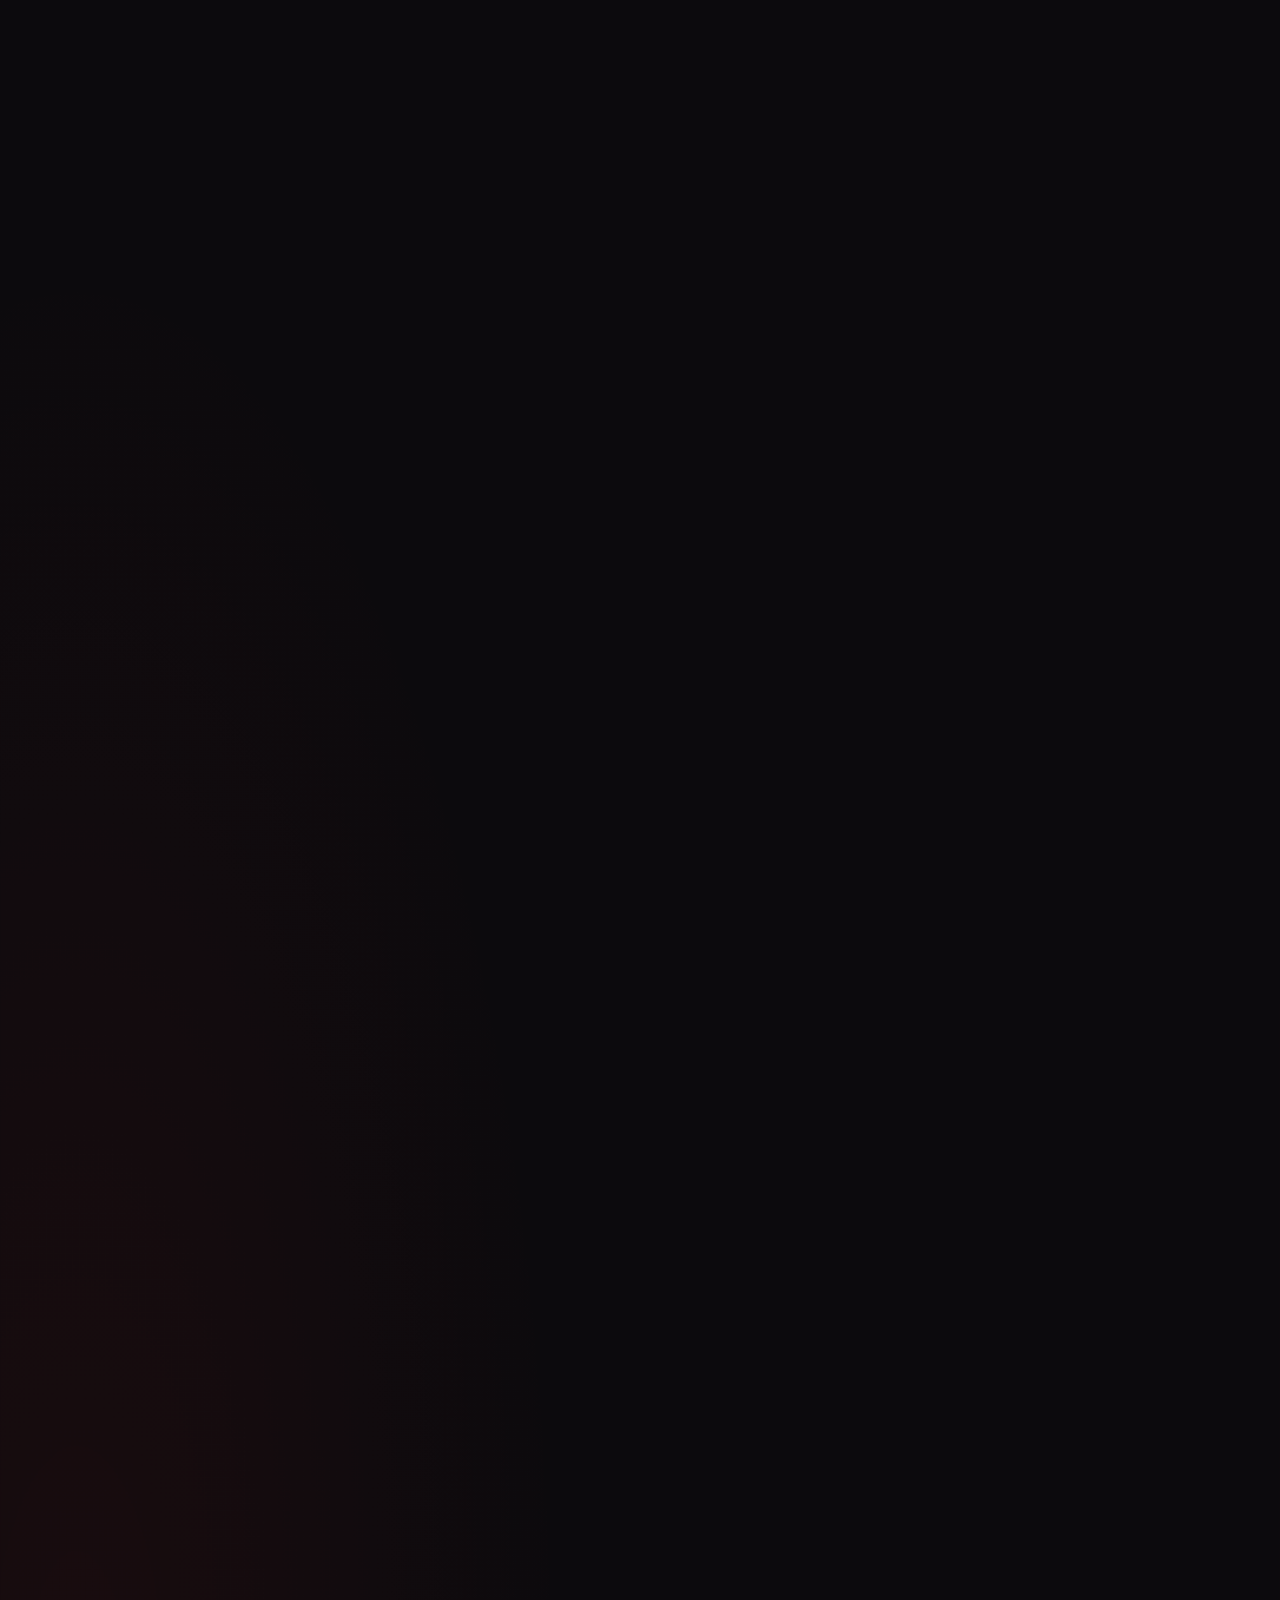
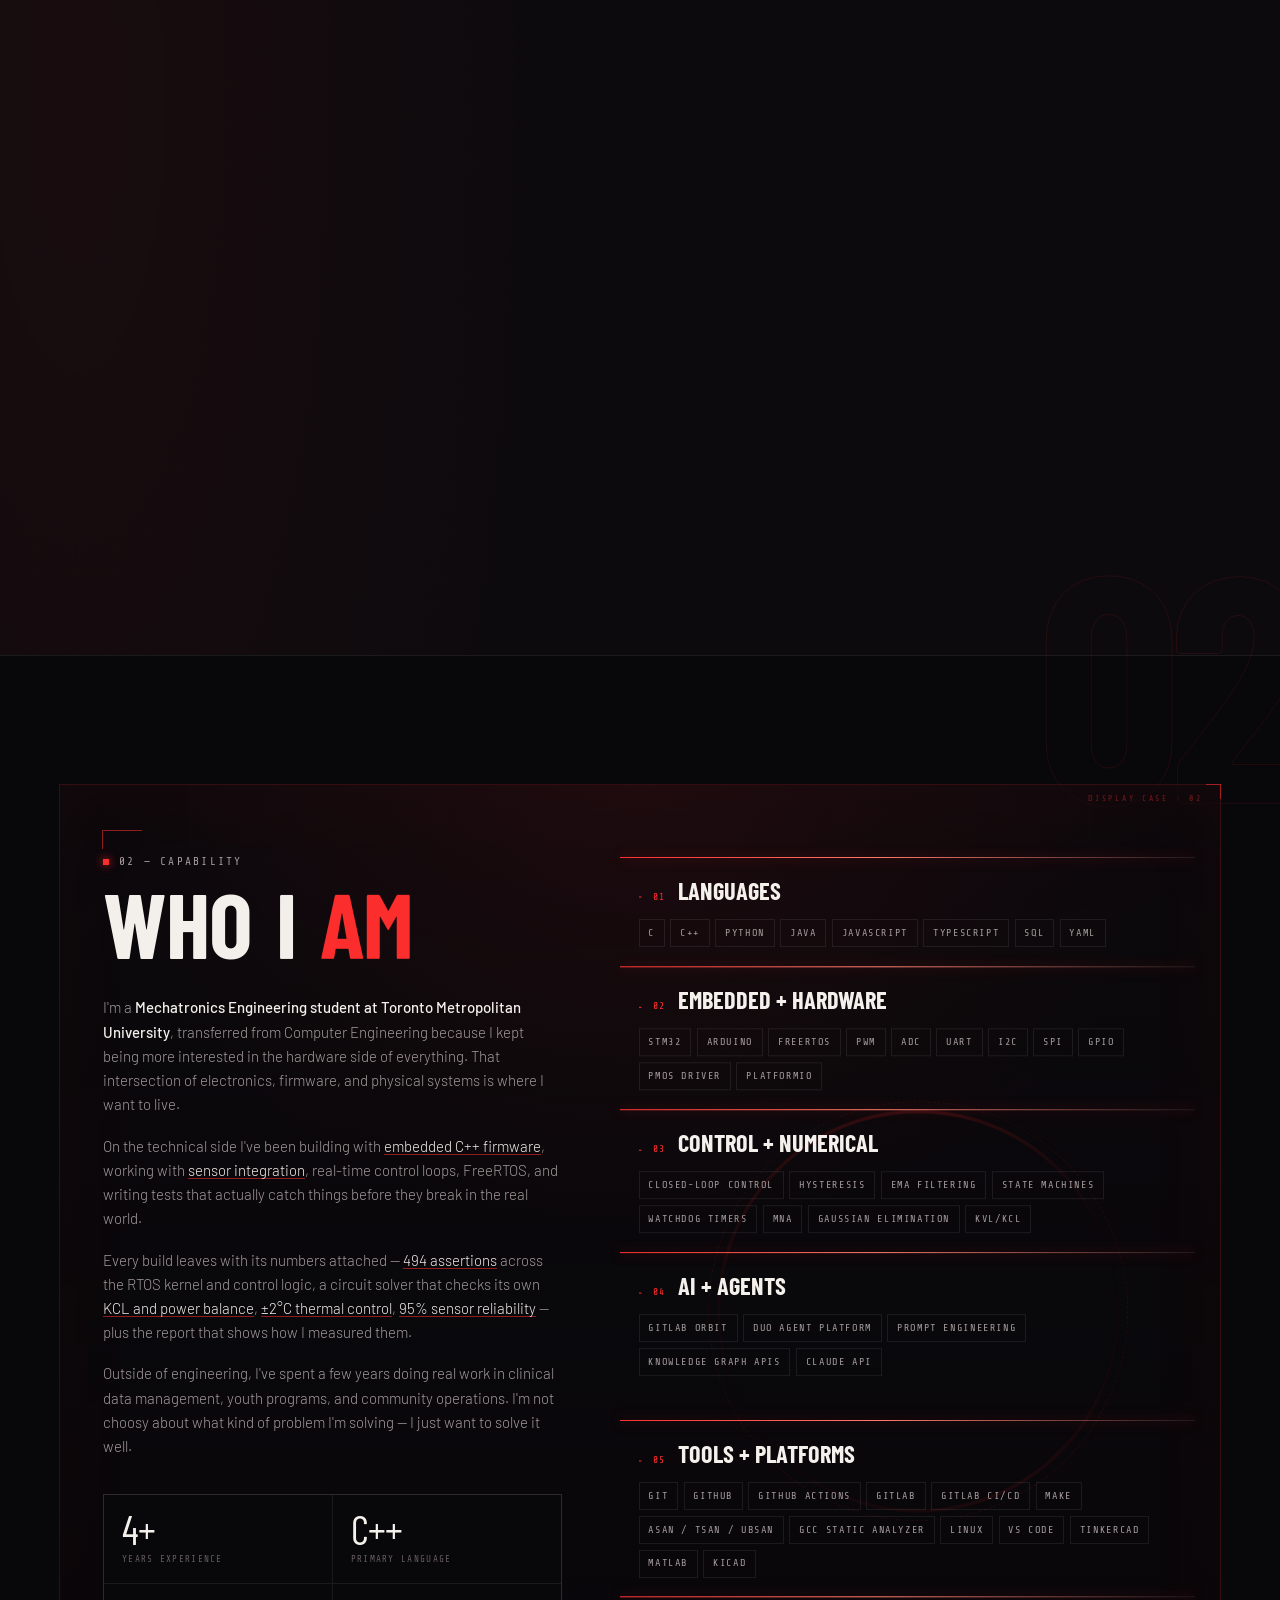
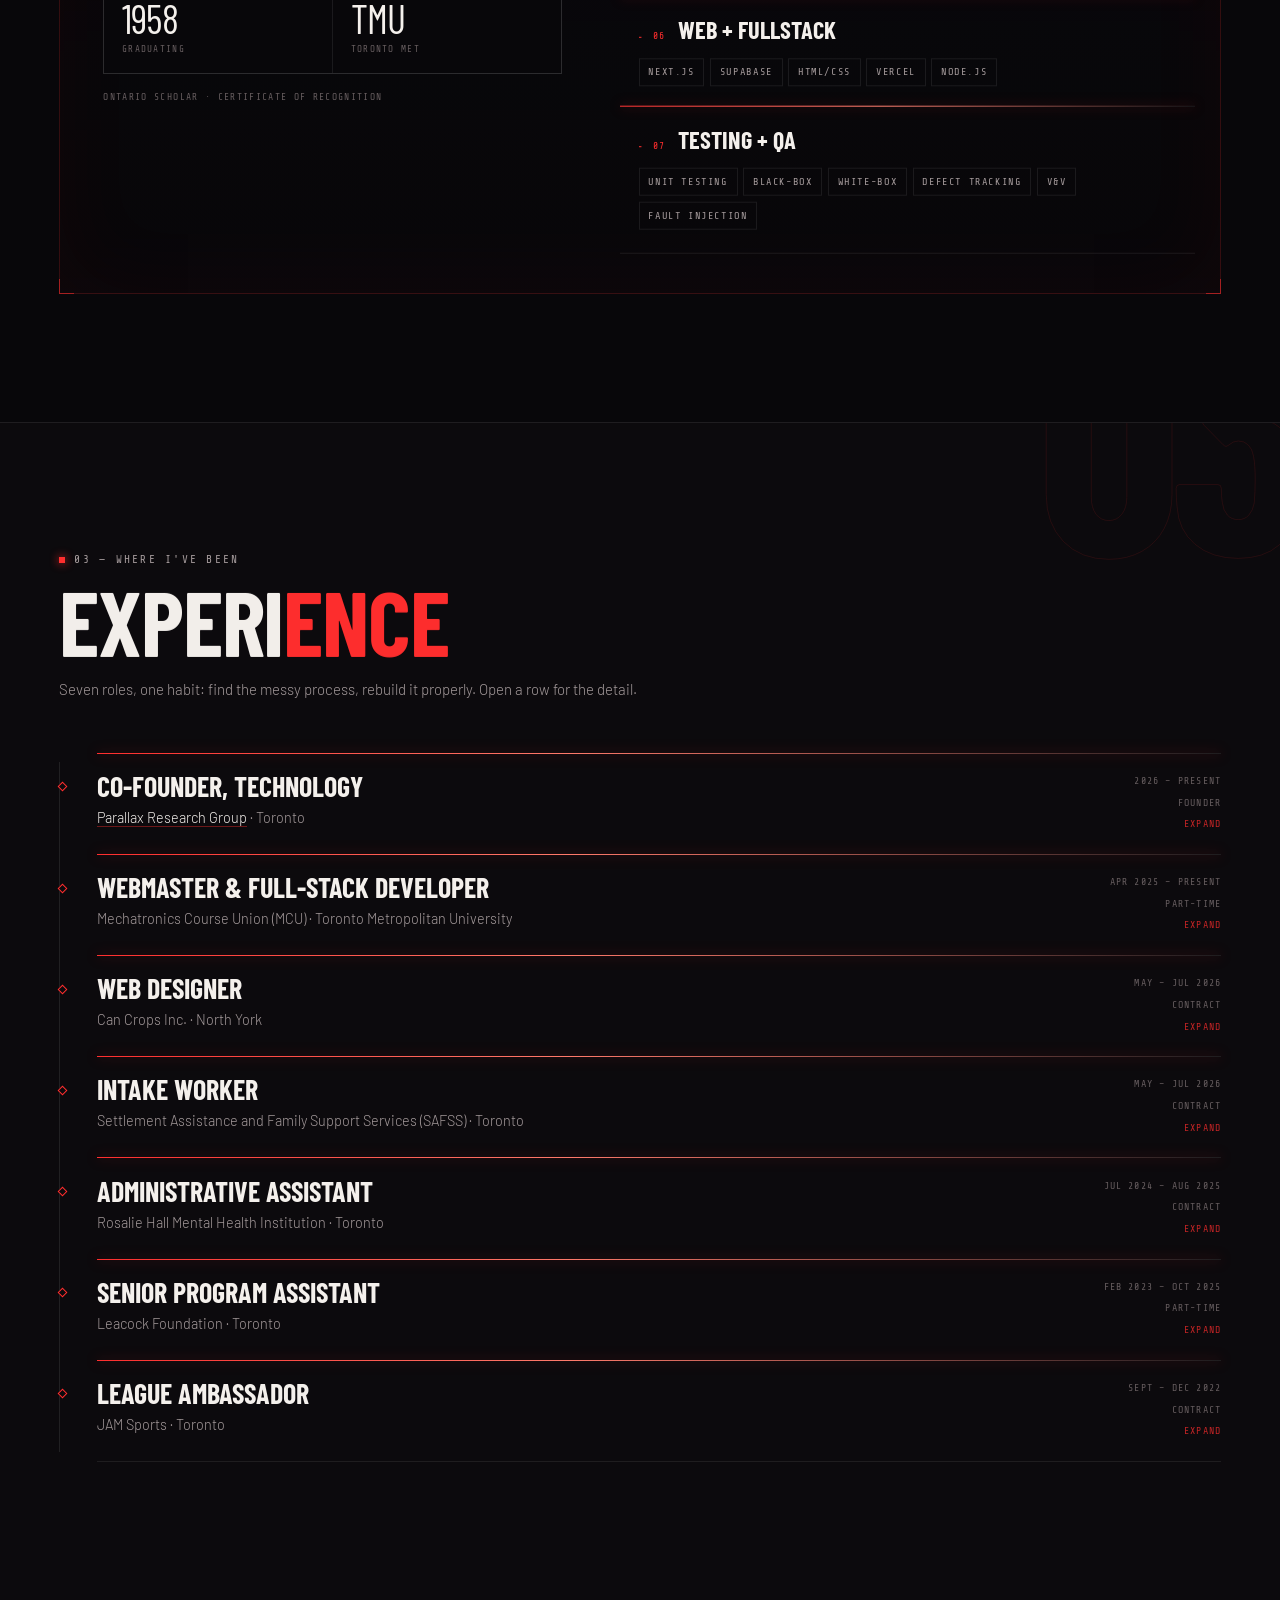
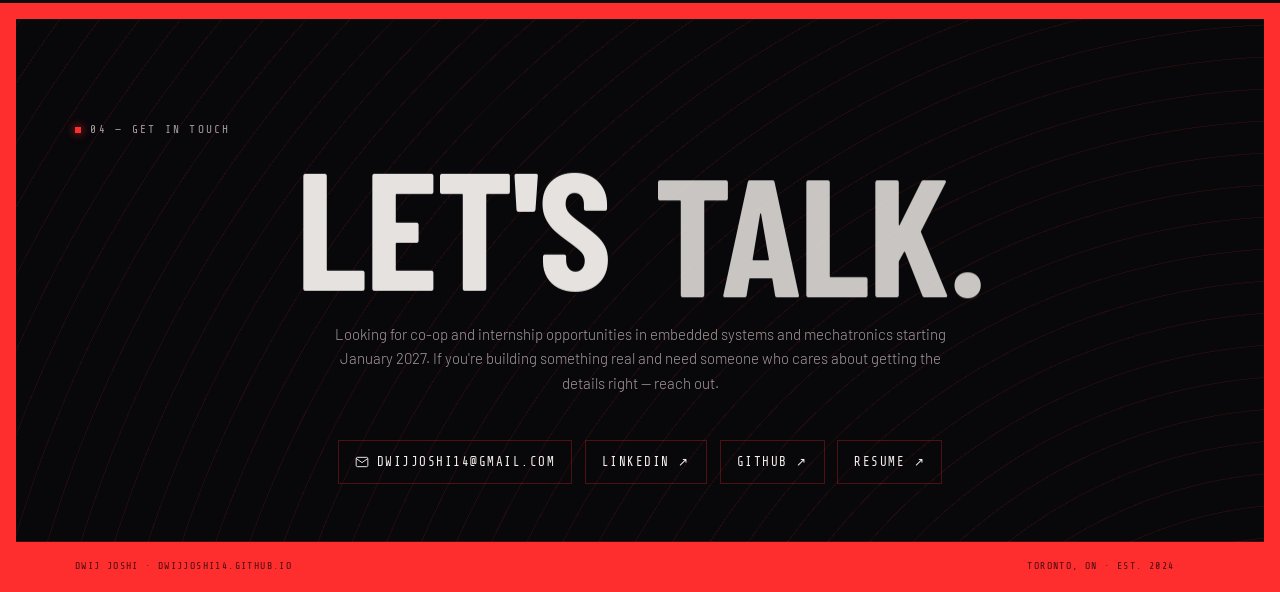
==== commit 53ac6bc0: "Open a full project page from every card in the deck The cards were only readable at card size, so e" ====
--- a/index.html
+++ b/index.html
@@ -191,7 +191,7 @@
                 <div class="card-shot">
                   <img src="rtos-thermal-response.png" alt="Closed-loop thermal response chart: filtered temperature peaks at 80.8 °C while fan duty steps through 40, 70 and 100 percent" loading="lazy" decoding="async" />
                 </div>
-                <p class="card-desc">Three-task FreeRTOS controller regulating a first-order thermal plant — typed queues, a binary semaphore and a mutex behind a hysteresis fan policy, EMA filtering, a 1 s watchdog and injected sensor faults. 77 cases / 494 checks, clean under ASan, UBSan and TSan.</p>
+                <p class="card-desc">Three FreeRTOS tasks regulating a thermal model that pushes back: queues, a binary semaphore and a mutex behind a hysteresis fan policy, plus EMA filtering, a watchdog and injected sensor faults. 494 checks pass under sanitizers.</p>
                 <ul class="card-tags"><li>C11</li><li>FreeRTOS</li><li>hysteresis control</li><li>queues + semaphores</li><li>POSIX threads</li><li>sanitizers</li></ul>
                 <div class="card-links">
                   <a href="https://github.com/dwijjoshi14/rtos-task-scheduler" target="_blank" rel="noopener" class="card-link">view on github →</a>
@@ -210,7 +210,7 @@
                 <div class="card-shot">
                   <img src="dc-circuit-analyzer.png" alt="DC Circuit Analyzer card showing a Wheatstone bridge with node voltages and passing KCL and power checks" loading="lazy" decoding="async" />
                 </div>
-                <p class="card-desc">Solves arbitrary resistor networks by modified nodal analysis with Gaussian elimination, reading netlists written in engineering notation. Every answer is checked against KCL and a source-versus-dissipation power balance — 153 tests, warnings as errors, CI on Ubuntu and macOS.</p>
+                <p class="card-desc">A C++17 solver for arbitrary resistor networks. It reads netlists, solves them by modified nodal analysis, then checks its own answer against KCL and a power balance. 153 checks, warnings as errors.</p>
                 <ul class="card-tags"><li>C++17</li><li>MNA</li><li>Gaussian elimination</li><li>KVL/KCL</li><li>netlist parser</li></ul>
                 <div class="card-links">
                   <a href="https://github.com/dwijjoshi14/dc-circuit-analyzer" target="_blank" rel="noopener" class="card-link">view on github →</a>
@@ -229,7 +229,7 @@
                 <div class="card-shot">
                   <img src="parallax-research.jpg" alt="Parallax Research Group homepage" loading="lazy" decoding="async" />
                 </div>
-                <p class="card-desc">Independent research group publishing a morning brief across markets, economics and technology. I run the technology desk — AI infrastructure, hardware supply chains, and the engineering constraints that decide what actually ships — and keep the site and the archive addressable.</p>
+                <p class="card-desc">An independent research group publishing a morning brief across markets, economics and technology. I run the technology desk: AI infrastructure, hardware supply chains and the constraints that decide what actually ships.</p>
                 <ul class="card-tags"><li>Research</li><li>AI infrastructure</li><li>Hardware</li><li>Publishing</li><li>Writing</li></ul>
                 <div class="card-links">
                   <a href="https://www.parallaxresearchgroup.ca" target="_blank" rel="noopener" class="card-link is-live">read the brief ↗</a>
@@ -245,7 +245,7 @@
               <div class="card-body">
                 <p class="card-badge">in progress · 2026</p>
                 <h3 class="card-name">IMU-Based Robotic Arm</h3>
-                <p class="card-desc">Complementary filter fusing MPU-6050 accelerometer and gyroscope data over I2C for drift-free angle estimation on STM32F103, driving a gesture-controlled 3-DOF servo arm at sub-10 ms latency. Three FreeRTOS tasks, with a POSIX simulation layer that tests the logic before hardware flash.</p>
+                <p class="card-desc">A complementary filter fusing MPU-6050 data over I2C for drift free angle estimation on STM32F103. It drives a gesture controlled servo arm with three axes at under 10 ms latency, tested in simulation before it touches hardware.</p>
                 <ul class="card-tags"><li>C++</li><li>STM32</li><li>FreeRTOS</li><li>MPU-6050</li><li>complementary filter</li><li>PWM</li></ul>
                 <div class="card-links">
                   <a href="https://github.com/dwijjoshi14/imu-robotic-arm" target="_blank" rel="noopener" class="card-link">view on github →</a>
@@ -264,7 +264,7 @@
                 <div class="card-shot">
                   <img src="https://raw.githubusercontent.com/dwijjoshi14/ClearShift/main/screenshot.png" alt="ClearShift app screenshot" loading="lazy" decoding="async" />
                 </div>
-                <p class="card-desc">Full-stack shift handoff tool for clinical care teams — structured two-minute form, flagged urgency levels, AI-generated plain-English summaries. Built and shipped live on Vercel within the competition window.</p>
+                <p class="card-desc">A shift handoff tool for clinical care teams. A structured form captures what happened, flags urgency and generates a plain English summary, and it shipped live on Vercel inside the competition window.</p>
                 <ul class="card-tags"><li>Next.js</li><li>Supabase</li><li>Claude API</li><li>TypeScript</li><li>Vercel</li></ul>
                 <div class="card-links">
                   <a href="https://project-ak4dq-pu47a3emu-dwij-joshi-s-projects.vercel.app/" target="_blank" rel="noopener" class="card-link is-live">live demo ↗</a>
@@ -281,7 +281,7 @@
               <div class="card-body">
                 <p class="card-badge">hackathon · gitlab transcend · jun 2026</p>
                 <h3 class="card-name">Sentinel</h3>
-                <p class="card-desc">Orbit-powered MR blast-radius agent on the GitLab Duo Agent Platform. Triggers with /sentinel in the MR sidebar, traverses GitLab's knowledge graph across 8 node types — files, imports, definitions, pipelines, vulnerabilities, contributors — and posts a structured impact brief directly to the MR in under 60 seconds.</p>
+                <p class="card-desc">An Orbit powered agent on the GitLab Duo Agent Platform. Type /sentinel and it walks the knowledge graph across 8 node types, then posts a structured impact brief to the merge request in under a minute.</p>
                 <ul class="card-tags"><li>GitLab Orbit</li><li>Duo Agent Platform</li><li>YAML</li><li>Python</li><li>Prompt Engineering</li><li>GitLab CI/CD</li></ul>
                 <div class="card-links">
                   <a href="https://gitlab.com/dwijjoshi14/sentinel-orbit-agent" target="_blank" rel="noopener" class="card-link is-live">gitlab ↗</a>
@@ -298,7 +298,7 @@
               <div class="card-body">
                 <p class="card-badge">group project · MTE301 · fall 2025</p>
                 <h3 class="card-name">Heat Management System</h3>
-                <p class="card-desc">Closed-loop thermal control on Arduino Uno. TMP36 ADC sensing, PID-style PWM fan through a PMOS high-side driver, 16×2 LCD and 80-LED NeoPixel strip. The interesting bug was the inverted PWM logic from the driver — caught in Tinkercad before it hit hardware.</p>
+                <p class="card-desc">Closed loop thermal control on an Arduino Uno. TMP36 sensing, a PID style PWM fan through a PMOS high side driver, an LCD and an 80 LED NeoPixel strip. The bug was inverted PWM logic, caught in Tinkercad first.</p>
                 <ul class="card-tags"><li>C++</li><li>Arduino</li><li>PWM</li><li>TMP36</li><li>NeoPixel</li></ul>
                 <div class="card-links">
                   <a href="https://github.com/dwijjoshi14/heat-management-system" target="_blank" rel="noopener" class="card-link">view on github →</a>
@@ -314,7 +314,7 @@
               <div class="card-body">
                 <p class="card-badge">capstone · jun 2024</p>
                 <h3 class="card-name">Smart Parking Assistant</h3>
-                <p class="card-desc">Proximity-feedback parking system — 95% detection accuracy from 5 to 100cm, sub-50ms feedback loop. Ran 10+ edge-case scenarios and got reliability from 65% to 88%. First project where I really understood what testing is actually for.</p>
+                <p class="card-desc">A proximity feedback parking aid with 95% detection accuracy from 5 to 100 cm and a loop under 50 ms. Ten edge cases took reliability from 65 to 88%, which is where I learned what testing is for.</p>
                 <ul class="card-tags"><li>C++</li><li>Arduino</li><li>ultrasonic</li><li>PWM</li></ul>
                 <div class="card-links"><span class="card-note">documented on request</span></div>
               </div>
@@ -337,7 +337,7 @@
             <button type="button" aria-label="Project 8 — Smart Parking Assistant"></button>
           </div>
           <button class="deck-arrow" id="deckNext" type="button" aria-label="Next project">→</button>
-          <span class="deck-hint">drag · scroll</span>
+          <span class="deck-hint">drag · scroll · click to open</span>
         </div>
       </div>
     </div>
@@ -576,6 +576,24 @@
 
 </main>
 
+<!-- ── project detail overlay ──────────────────────────────────── -->
+<div class="proj-modal" id="projModal" aria-hidden="true">
+  <div class="proj-backdrop" data-proj-close></div>
+  <div class="proj-panel" role="dialog" aria-modal="true" aria-labelledby="projTitle">
+    <button class="proj-close" id="projClose" type="button" aria-label="Close project">✕</button>
+    <div class="proj-scroll" id="projScroll">
+      <p class="proj-kicker" id="projKicker"></p>
+      <h2 class="proj-title" id="projTitle">project</h2>
+      <figure class="proj-shot" id="projShot" hidden></figure>
+      <p class="proj-intro" id="projIntro"></p>
+      <div class="proj-copy" id="projCopy"></div>
+      <dl class="proj-facts" id="projFacts"></dl>
+      <ul class="proj-stack" id="projStack"></ul>
+      <div class="proj-links" id="projLinks"></div>
+    </div>
+  </div>
+</div>
+
 <!-- ── chat ────────────────────────────────────────────────────── -->
 <button class="chat-hint" id="chatHint" type="button">ask my AI about me</button>
 <button class="chat-bubble" id="chatBubble" type="button" aria-label="Open the AI chat">
--- a/style.css
+++ b/style.css
@@ -1182,6 +1182,78 @@
   .hero-inner{padding-top:4.6rem;padding-bottom:1rem}
 }
 
+/* ── project detail overlay ─────────────────────────────────────── */
+.card-open{background:none;border:0;border-bottom:1px solid rgba(255,46,46,.5);border-radius:0;padding:0 0 .12rem;cursor:pointer;color:var(--t2)}
+.card-open:hover{color:var(--red);border-color:var(--red)}
+.deck-card.is-front{cursor:zoom-in}
+
+
+.proj-modal{
+  position:fixed;inset:0;z-index:400;display:grid;place-items:center;
+  padding:clamp(.7rem,3vw,2rem);
+  opacity:0;pointer-events:none;transition:opacity .32s var(--ease);
+}
+.proj-modal.is-open{opacity:1;pointer-events:auto}
+.proj-backdrop{position:absolute;inset:0;background:rgba(4,3,5,.84);backdrop-filter:blur(9px);-webkit-backdrop-filter:blur(9px)}
+.proj-panel{
+  position:relative;width:min(54rem,100%);max-height:min(88svh,56rem);
+  display:flex;flex-direction:column;overflow:hidden;
+  border:1px solid rgba(255,46,46,.34);border-radius:16px;
+  background:
+    radial-gradient(120% 90% at 88% 0%,rgba(255,46,46,.15),rgba(10,8,11,0) 58%),
+    linear-gradient(170deg,#1a1317 0%,#0b090b 58%,#08070a 100%);
+  box-shadow:0 44px 120px -40px rgba(0,0,0,.98),0 0 80px -34px rgba(255,46,46,.4);
+  opacity:0;transform:translateY(24px) scale(.975);
+  transition:transform .42s var(--ease),opacity .3s var(--ease);
+}
+.proj-modal.is-open .proj-panel{opacity:1;transform:none}
+.proj-panel::after{
+  content:"";position:absolute;left:14%;right:14%;top:0;height:2px;
+  background:linear-gradient(90deg,transparent,var(--red),transparent);opacity:.7;pointer-events:none;
+}
+.proj-close{
+  position:absolute;top:.85rem;right:.85rem;z-index:3;
+  width:2.35rem;height:2.35rem;display:grid;place-items:center;
+  background:rgba(12,9,11,.86);border:1px solid var(--line-soft);border-radius:50%;
+  color:var(--t2);cursor:pointer;font-size:.8rem;
+  transition:color .25s,border-color .25s,background .25s;
+}
+.proj-close:hover{color:var(--red);border-color:rgba(255,46,46,.6);background:rgba(20,12,14,.95)}
+.proj-scroll{overflow-y:auto;overscroll-behavior:contain;padding:clamp(1.4rem,3.4vw,2.5rem);scrollbar-color:rgba(255,46,46,.5) transparent}
+.proj-scroll::-webkit-scrollbar{width:6px}
+.proj-scroll::-webkit-scrollbar-thumb{background:rgba(255,46,46,.4);border-radius:98px}
+.proj-kicker{font-family:var(--mono);font-size:.6rem;letter-spacing:.16em;text-transform:uppercase;color:var(--red)}
+.proj-title{font-size:clamp(2rem,4.4vw,3.1rem);margin-top:.55rem;padding-right:2.6rem}
+.proj-shot{margin:1.15rem 0 0;border:1px solid var(--line-soft);border-radius:8px;overflow:hidden;background:#0a0709;max-height:16rem}
+.proj-shot img{width:100%;height:100%;max-height:16rem;object-fit:cover;object-position:top left}
+.proj-intro{margin-top:1.15rem;font-size:clamp(1rem,1.45vw,1.12rem);line-height:1.62;color:#e7e0da}
+.proj-copy{margin-top:.9rem;display:flex;flex-direction:column;gap:.85rem;font-size:.94rem;font-weight:300;line-height:1.78;color:#bcb2b4}
+.proj-facts{
+  display:grid;grid-template-columns:repeat(auto-fit,minmax(8.4rem,1fr));gap:1px;
+  margin-top:1.5rem;border:1px solid var(--line-soft);border-radius:8px;overflow:hidden;
+  background:var(--line-soft);
+}
+.proj-fact{background:#0b090c;padding:.72rem .82rem}
+.proj-fact dt{font-family:var(--mono);font-size:.53rem;letter-spacing:.14em;text-transform:uppercase;color:var(--t3)}
+.proj-fact dd{margin:.24rem 0 0;font-family:var(--disp);font-size:1.3rem;line-height:1;color:var(--t1)}
+.proj-stack{display:flex;flex-wrap:wrap;gap:.32rem;margin-top:1.25rem}
+.proj-stack li{font-family:var(--mono);font-size:.59rem;letter-spacing:.07em;text-transform:uppercase;color:var(--t2);border:1px solid var(--line-soft);padding:.28rem .55rem;border-radius:3px}
+.proj-links{display:flex;flex-wrap:wrap;align-items:center;gap:.65rem 1.5rem;margin-top:1.45rem;padding-top:1.05rem;border-top:1px solid rgba(255,255,255,.08)}
+.proj-link{font-family:var(--mono);font-size:.64rem;letter-spacing:.12em;text-transform:uppercase;color:var(--t1);border-bottom:1px solid rgba(255,46,46,.5);padding-bottom:.14rem;transition:color .25s,border-color .25s}
+.proj-link:hover{color:var(--red);border-color:var(--red)}
+.proj-link.is-live{color:var(--red)}
+.proj-note{font-family:var(--mono);font-size:.58rem;letter-spacing:.12em;text-transform:uppercase;color:var(--t3)}
+
+.proj-open{overflow:hidden}
+
+@media (max-width:700px){
+  .proj-panel{max-height:92svh}
+  .proj-shot{max-height:11rem}
+  .proj-shot img{max-height:11rem}
+  .proj-facts{grid-template-columns:repeat(2,1fr)}
+  .proj-title{padding-right:2.2rem}
+}
+
 @media (prefers-reduced-motion:reduce){
   *,*::before,*::after{animation-duration:.001ms!important;animation-iteration-count:1!important;transition-duration:.001ms!important;scroll-behavior:auto!important}
   .rt-i{opacity:1!important;transform:none!important}
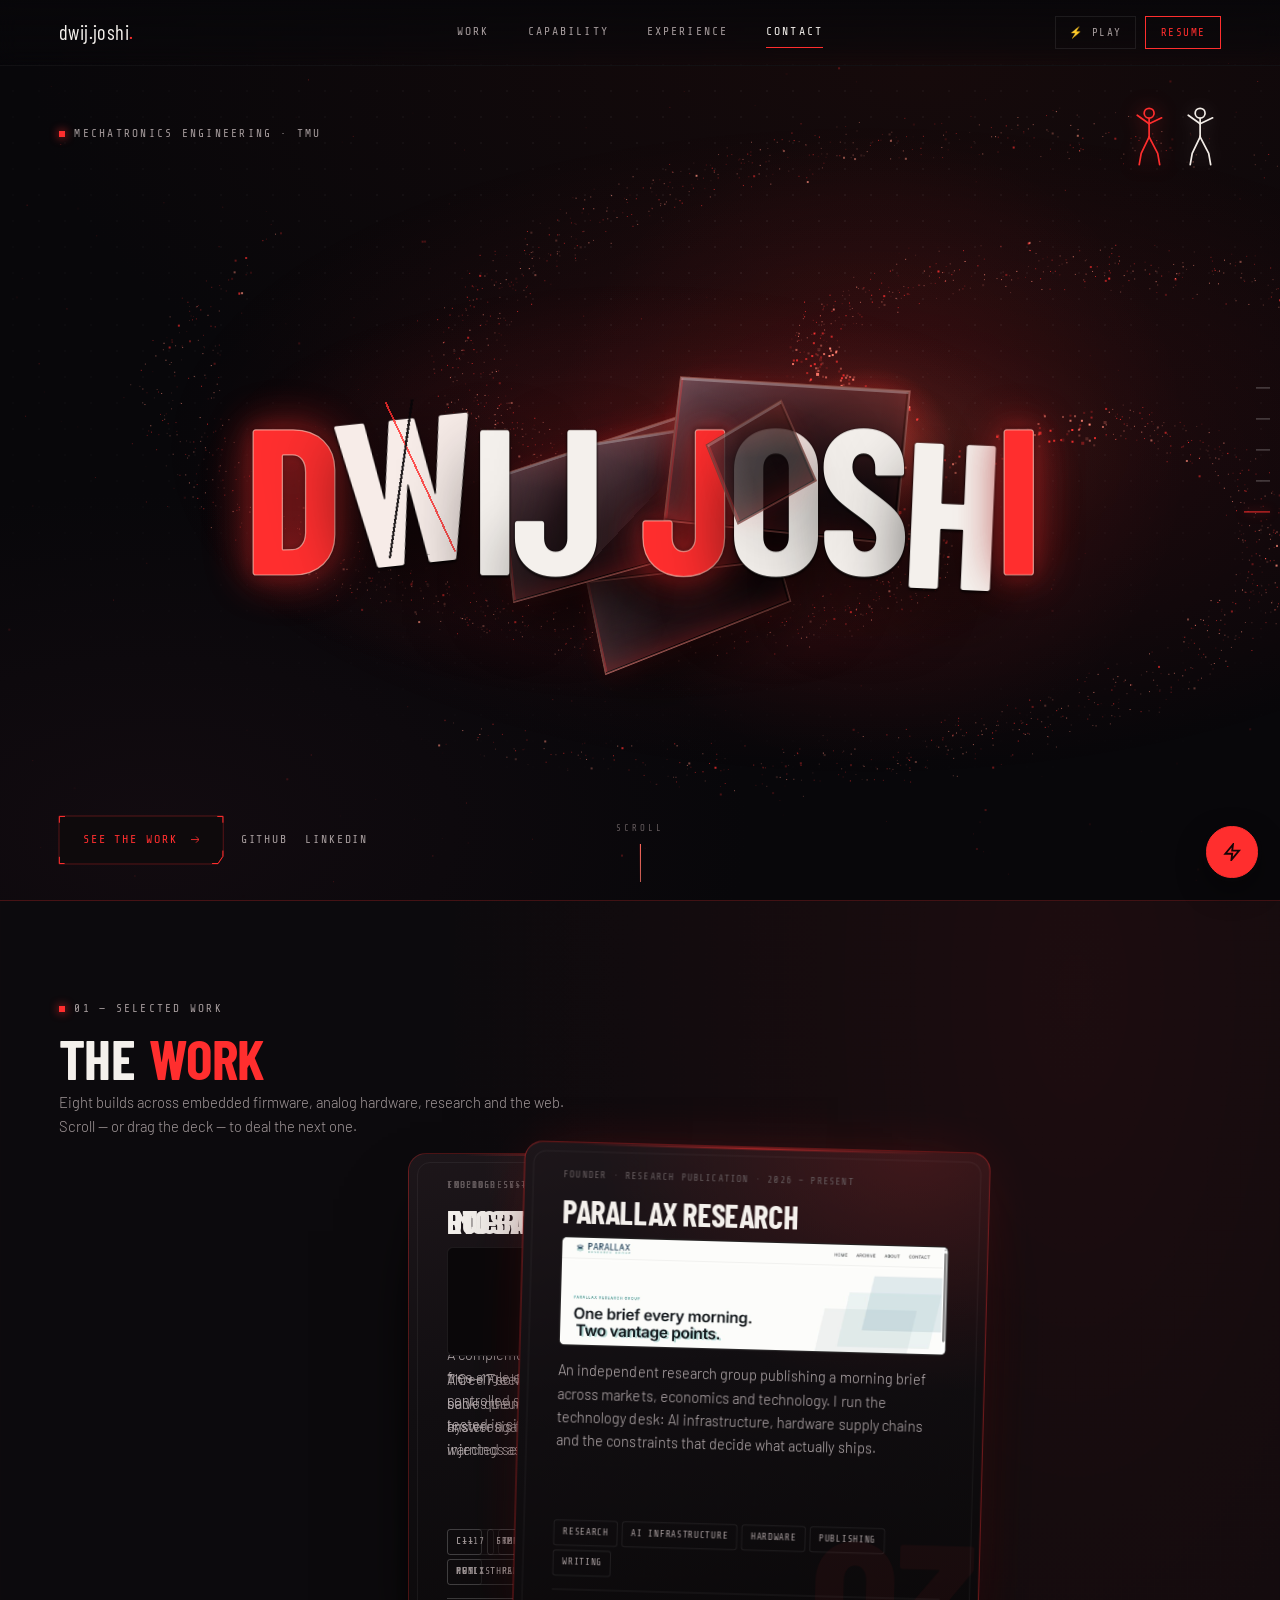
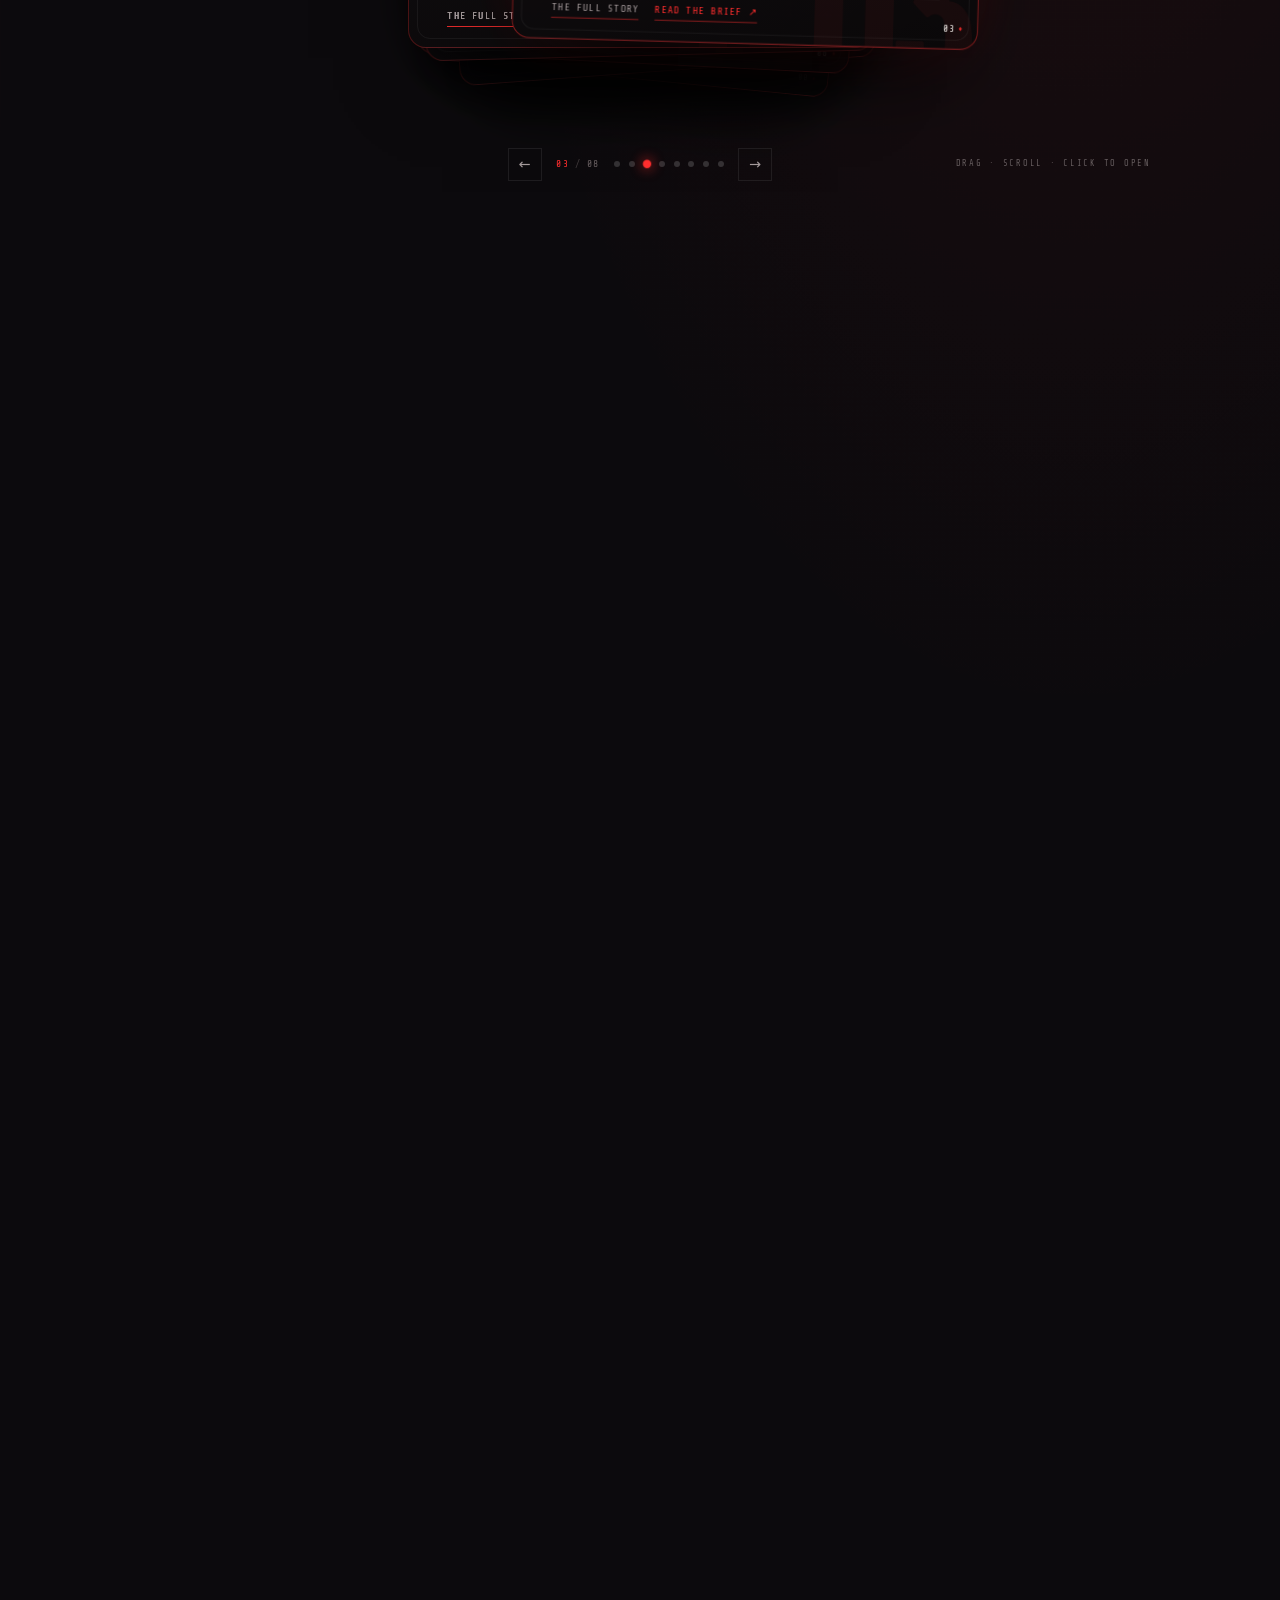
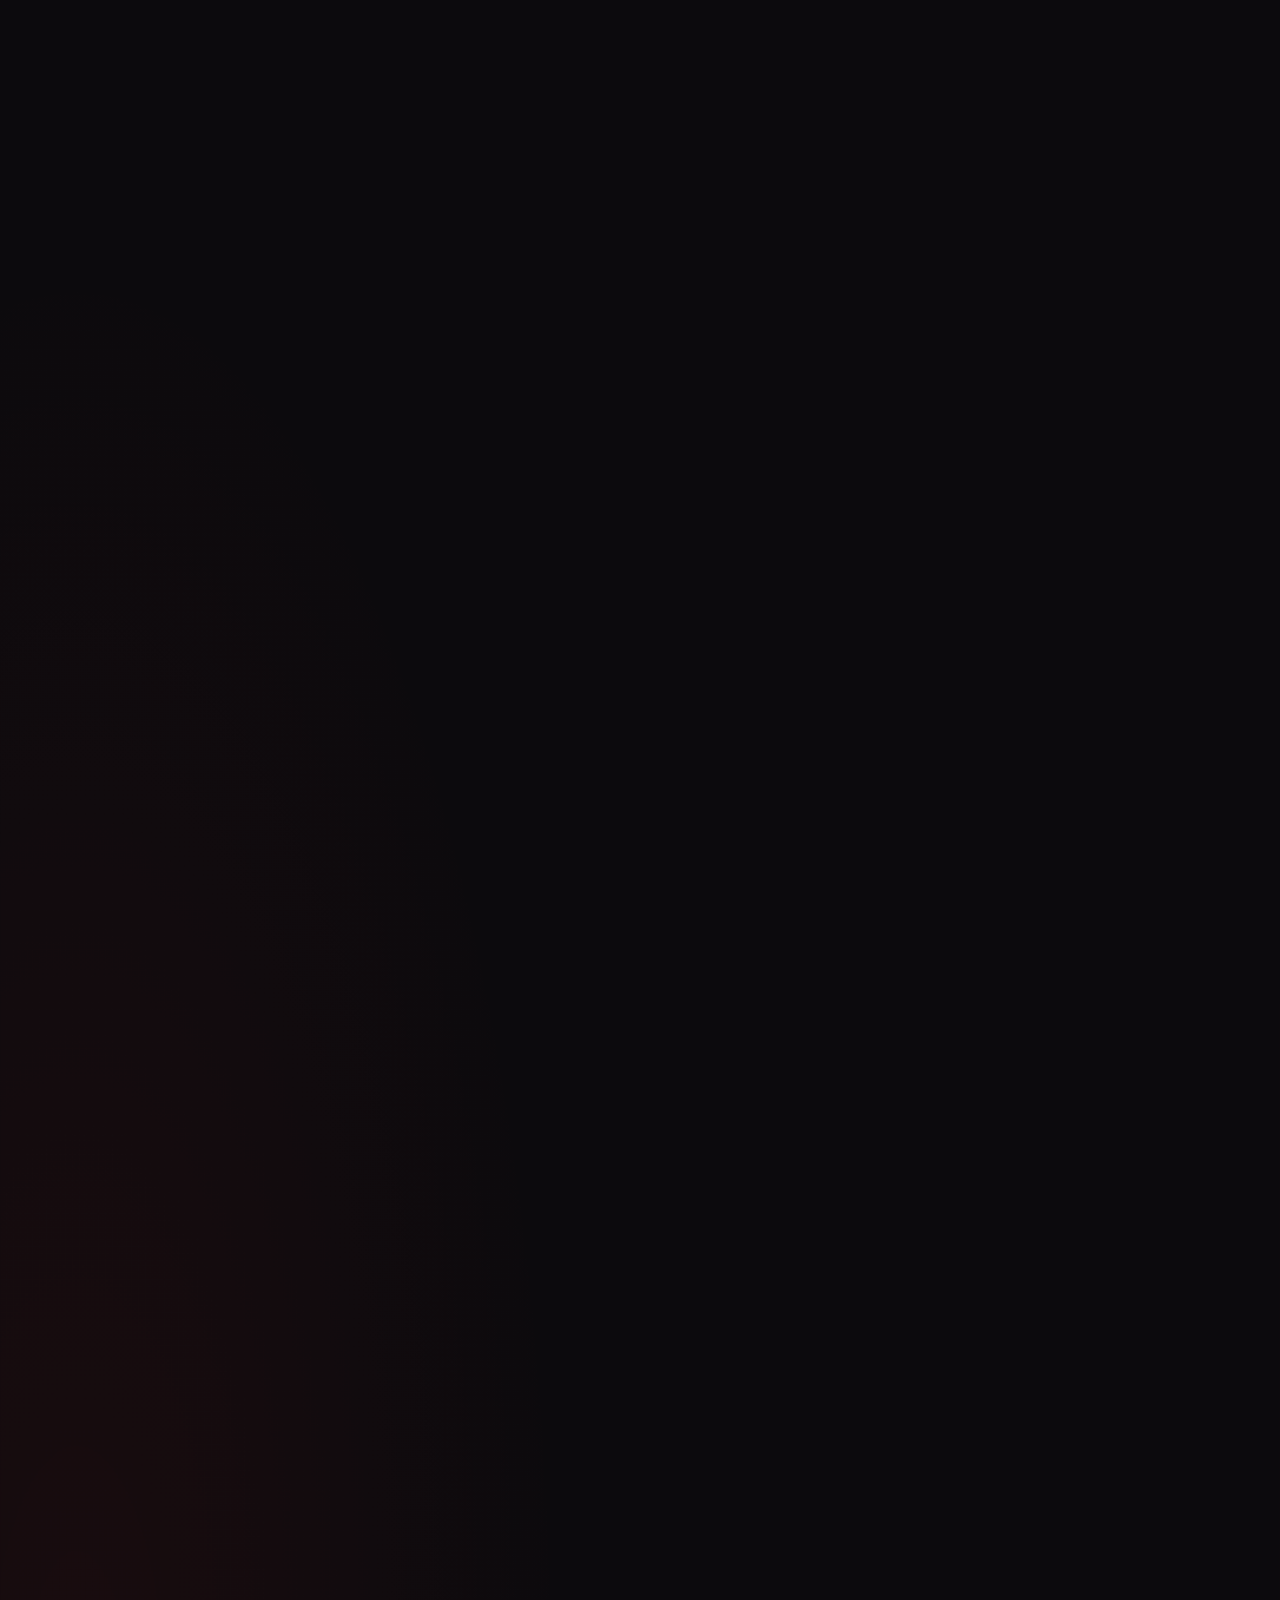
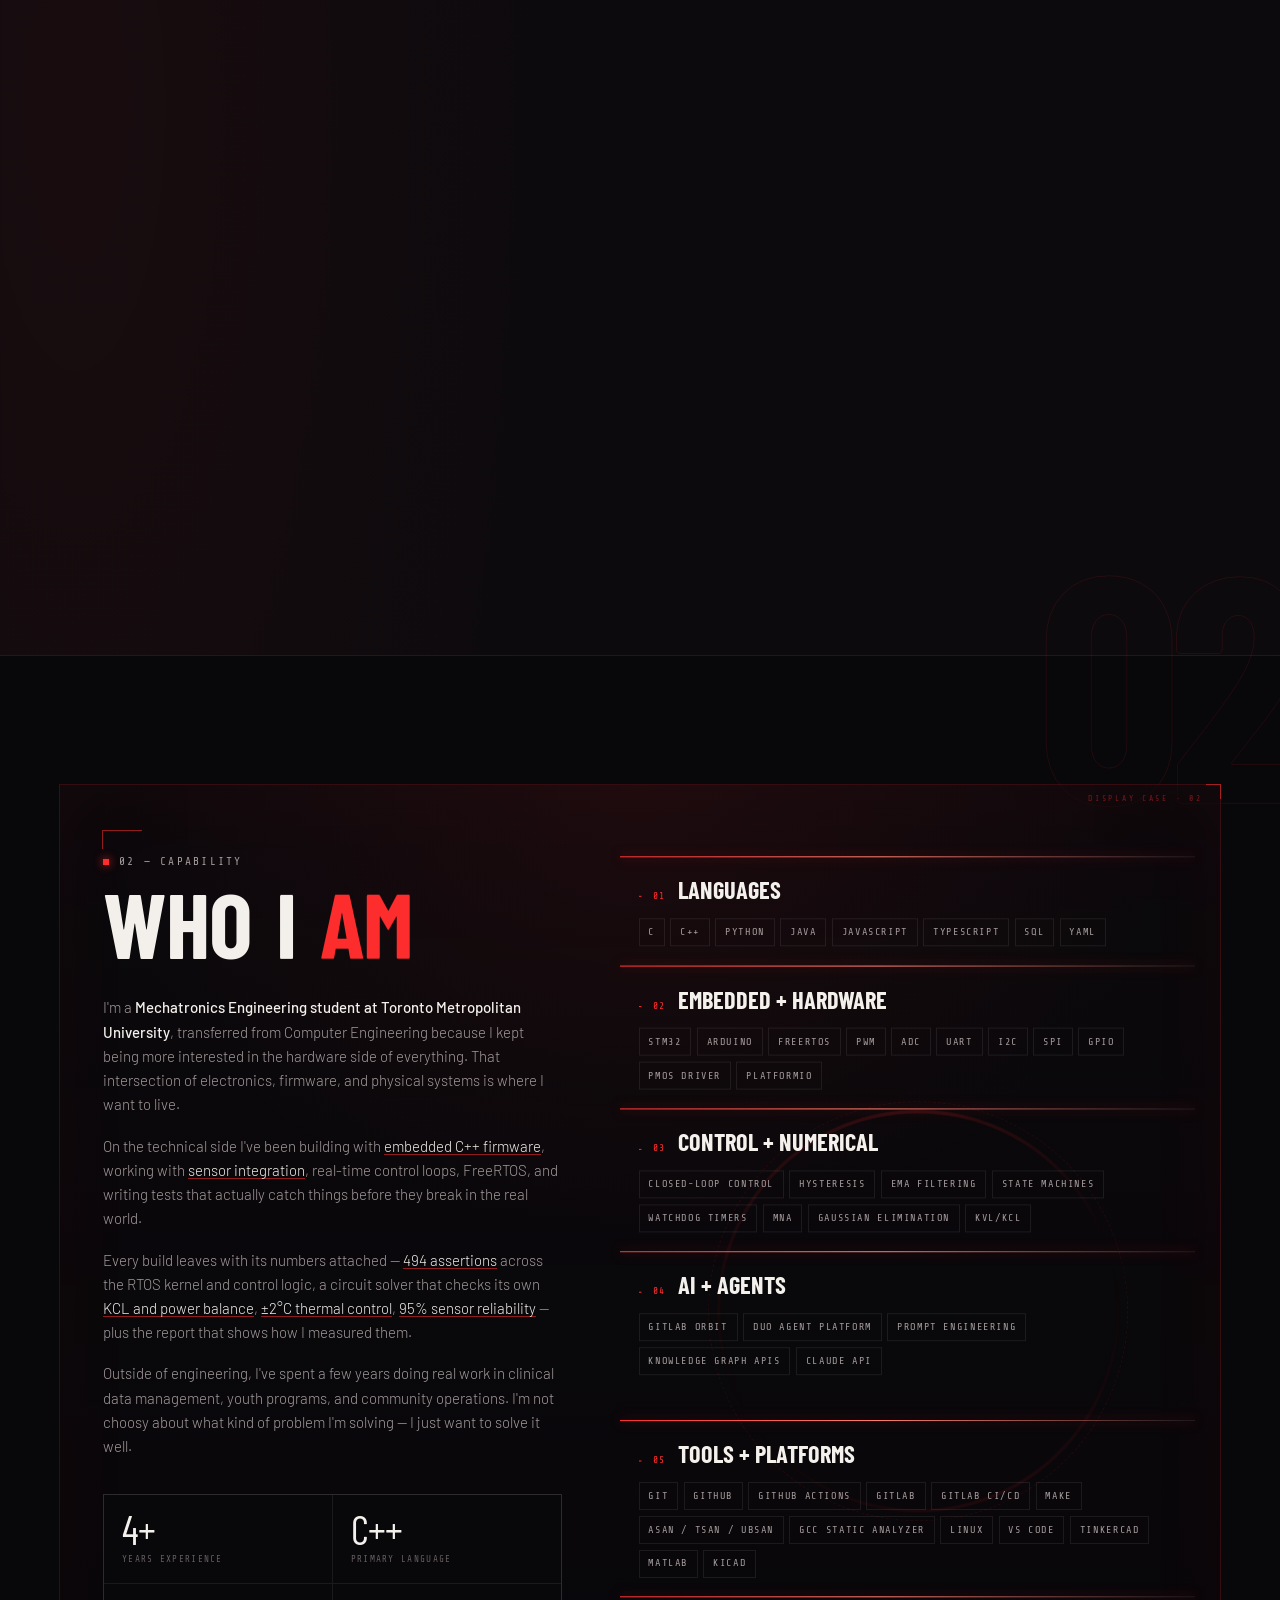
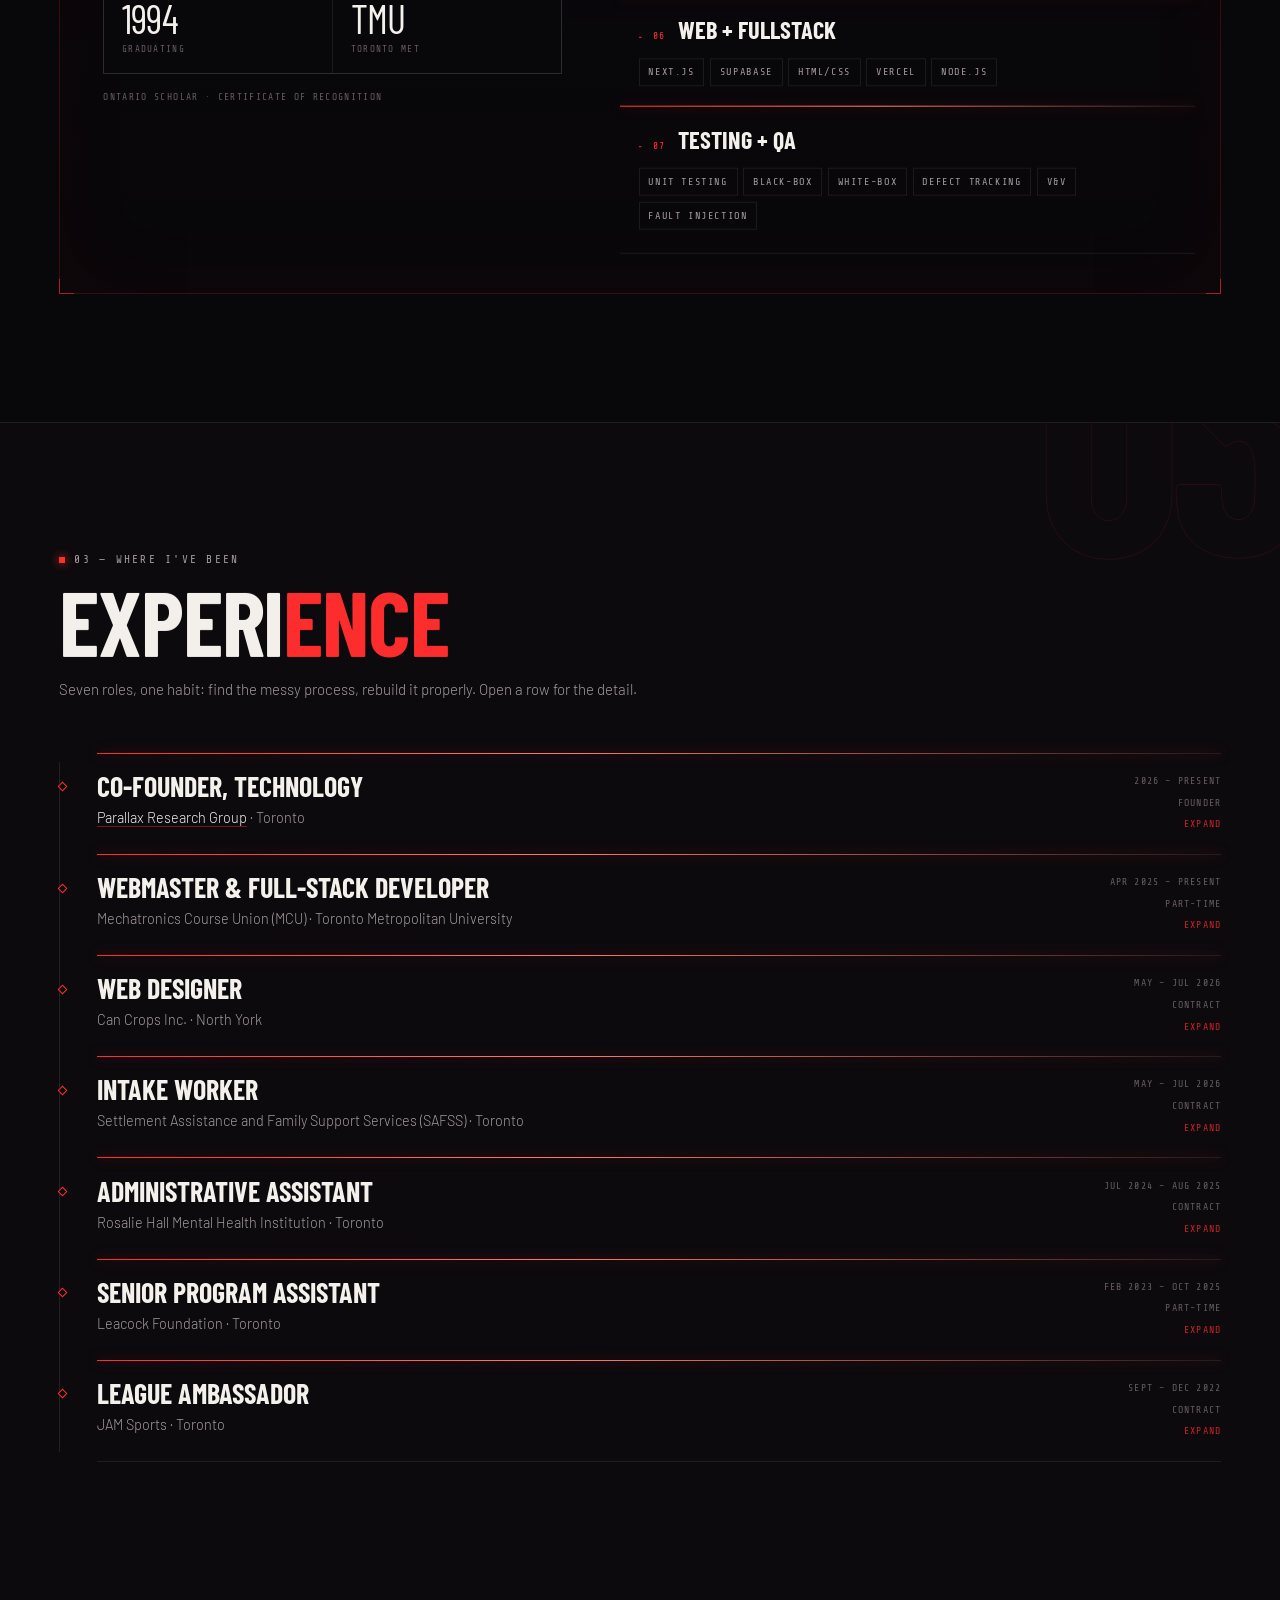
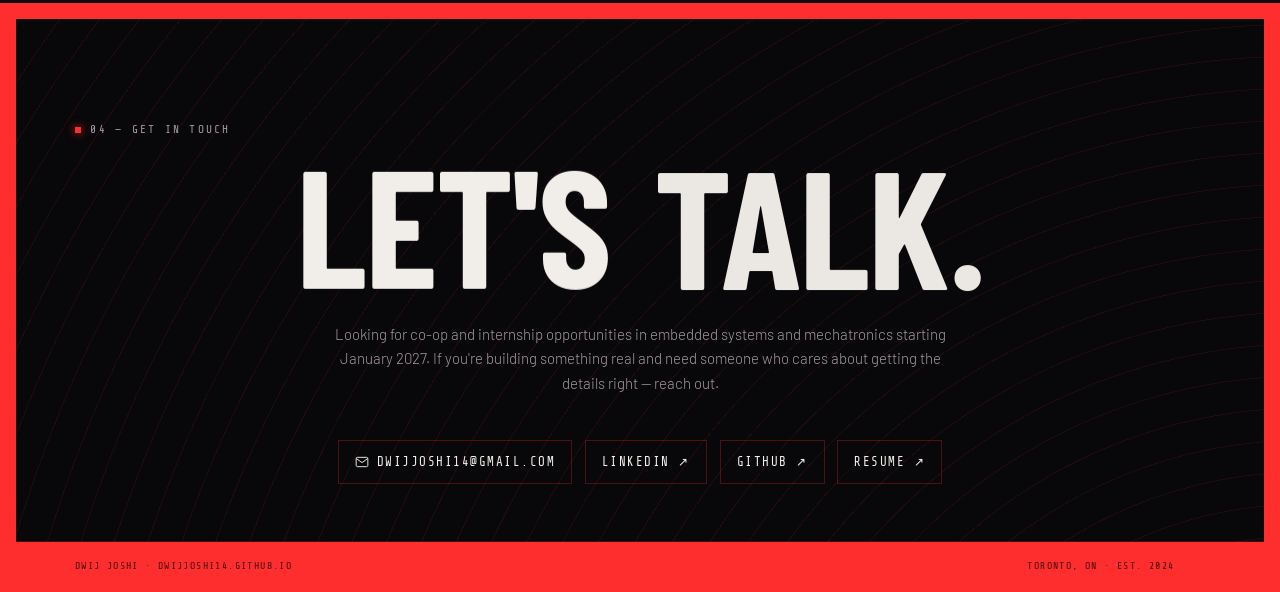
==== commit d256890c: "Let a mouse click open a card and the panel scroll under the wheel Pointer capture retargeted every " ====
--- a/index.html
+++ b/index.html
@@ -581,7 +581,7 @@
   <div class="proj-backdrop" data-proj-close></div>
   <div class="proj-panel" role="dialog" aria-modal="true" aria-labelledby="projTitle">
     <button class="proj-close" id="projClose" type="button" aria-label="Close project">✕</button>
-    <div class="proj-scroll" id="projScroll">
+    <div class="proj-scroll" id="projScroll" tabindex="0" data-lenis-prevent data-lenis-prevent-wheel data-lenis-prevent-touch>
       <p class="proj-kicker" id="projKicker"></p>
       <h2 class="proj-title" id="projTitle">project</h2>
       <figure class="proj-shot" id="projShot" hidden></figure>
--- a/style.css
+++ b/style.css
@@ -1196,7 +1196,7 @@
 .proj-modal.is-open{opacity:1;pointer-events:auto}
 .proj-backdrop{position:absolute;inset:0;background:rgba(4,3,5,.84);backdrop-filter:blur(9px);-webkit-backdrop-filter:blur(9px)}
 .proj-panel{
-  position:relative;width:min(54rem,100%);max-height:min(88svh,56rem);
+  position:relative;width:min(54rem,100%);max-height:min(88svh,56rem);min-height:0;
   display:flex;flex-direction:column;overflow:hidden;
   border:1px solid rgba(255,46,46,.34);border-radius:16px;
   background:
@@ -1219,7 +1219,12 @@
   transition:color .25s,border-color .25s,background .25s;
 }
 .proj-close:hover{color:var(--red);border-color:rgba(255,46,46,.6);background:rgba(20,12,14,.95)}
-.proj-scroll{overflow-y:auto;overscroll-behavior:contain;padding:clamp(1.4rem,3.4vw,2.5rem);scrollbar-color:rgba(255,46,46,.5) transparent}
+.proj-scroll{
+  flex:1 1 auto;min-height:0;overflow-y:auto;overscroll-behavior:contain;
+  padding:clamp(1.4rem,3.4vw,2.5rem);
+  scrollbar-color:rgba(255,46,46,.5) transparent;
+  touch-action:pan-y;outline:none;
+}
 .proj-scroll::-webkit-scrollbar{width:6px}
 .proj-scroll::-webkit-scrollbar-thumb{background:rgba(255,46,46,.4);border-radius:98px}
 .proj-kicker{font-family:var(--mono);font-size:.6rem;letter-spacing:.16em;text-transform:uppercase;color:var(--red)}
